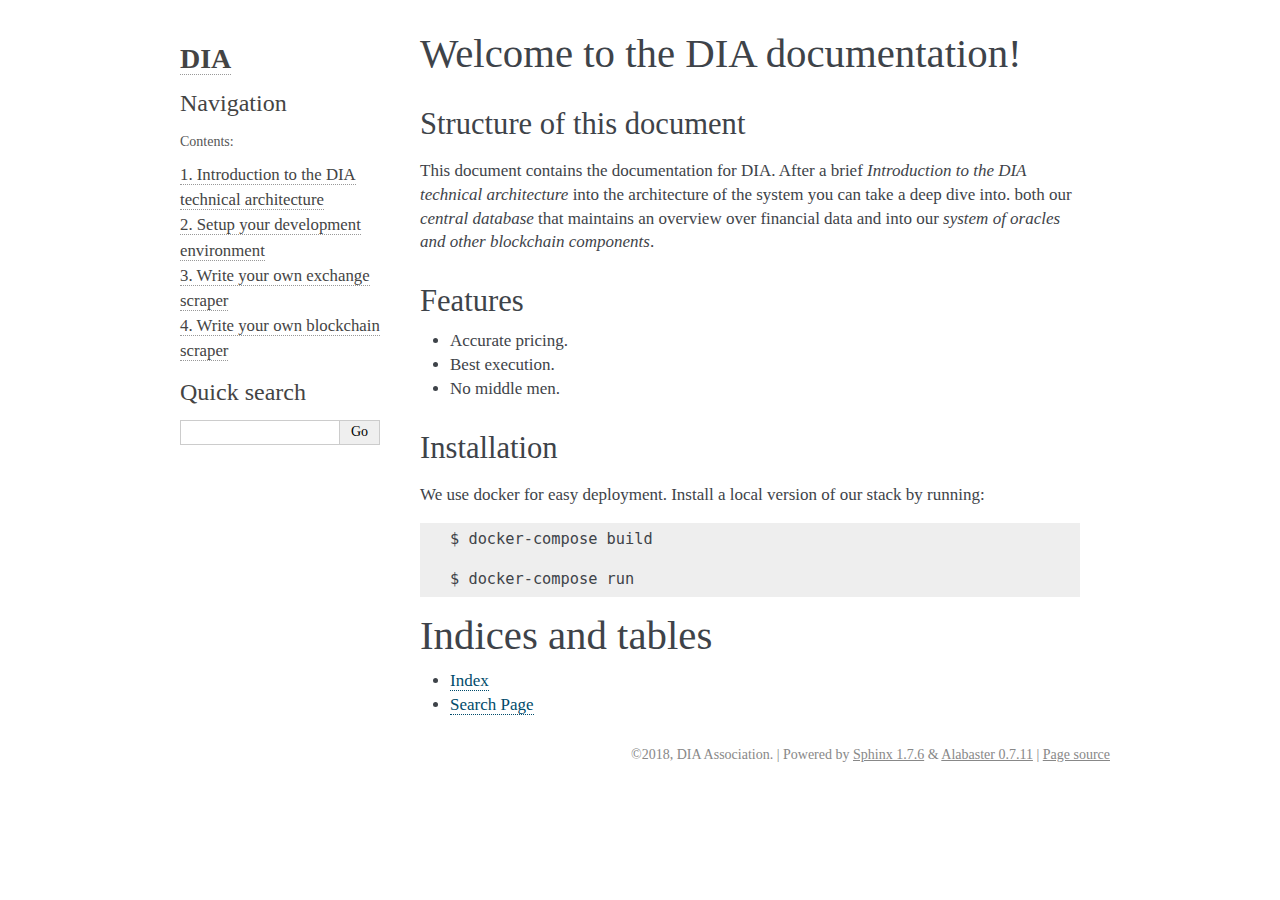
==== _build/html/index.html @ b7a390ea "add blockchain scraper" ====
<!DOCTYPE html PUBLIC "-//W3C//DTD XHTML 1.0 Transitional//EN"
  "http://www.w3.org/TR/xhtml1/DTD/xhtml1-transitional.dtd">

<html xmlns="http://www.w3.org/1999/xhtml">
  <head>
    <meta http-equiv="X-UA-Compatible" content="IE=Edge" />
    <meta http-equiv="Content-Type" content="text/html; charset=utf-8" />
    <title>Welcome to the DIA documentation! &#8212; DIA  documentation</title>
    <link rel="stylesheet" href="_static/alabaster.css" type="text/css" />
    <link rel="stylesheet" href="_static/pygments.css" type="text/css" />
    <script type="text/javascript" id="documentation_options" data-url_root="./" src="_static/documentation_options.js"></script>
    <script type="text/javascript" src="_static/jquery.js"></script>
    <script type="text/javascript" src="_static/underscore.js"></script>
    <script type="text/javascript" src="_static/doctools.js"></script>
    <link rel="index" title="Index" href="genindex.html" />
    <link rel="search" title="Search" href="search.html" />
    <link rel="next" title="1. Introduction to the DIA technical architecture" href="intro.html" />
   
  <link rel="stylesheet" href="_static/custom.css" type="text/css" />
  
  
  <meta name="viewport" content="width=device-width, initial-scale=0.9, maximum-scale=0.9" />

  </head><body>
  

    <div class="document">
      <div class="documentwrapper">
        <div class="bodywrapper">
          

          <div class="body" role="main">
            
  <div class="section" id="welcome-to-the-dia-documentation">
<h1>Welcome to the DIA documentation!<a class="headerlink" href="#welcome-to-the-dia-documentation" title="Permalink to this headline">¶</a></h1>
<div class="toctree-wrapper compound">
</div>
<div class="section" id="structure-of-this-document">
<h2>Structure of this document<a class="headerlink" href="#structure-of-this-document" title="Permalink to this headline">¶</a></h2>
<p>This document contains the documentation for DIA.
After a brief <cite>Introduction to the DIA technical architecture</cite> into the architecture of the system you can take a deep dive into.
both our <cite>central database</cite> that maintains an overview over financial data and
into our <cite>system of oracles and other blockchain components</cite>.</p>
</div>
<div class="section" id="features">
<h2>Features<a class="headerlink" href="#features" title="Permalink to this headline">¶</a></h2>
<ul class="simple">
<li>Accurate pricing.</li>
<li>Best execution.</li>
<li>No middle men.</li>
</ul>
</div>
<div class="section" id="installation">
<h2>Installation<a class="headerlink" href="#installation" title="Permalink to this headline">¶</a></h2>
<p>We use docker for easy deployment.
Install a local version of our stack by running:</p>
<div class="highlight-default notranslate"><div class="highlight"><pre><span></span>$ docker-compose build

$ docker-compose run
</pre></div>
</div>
</div>
</div>
<div class="section" id="indices-and-tables">
<h1>Indices and tables<a class="headerlink" href="#indices-and-tables" title="Permalink to this headline">¶</a></h1>
<ul class="simple">
<li><a class="reference internal" href="genindex.html"><span class="std std-ref">Index</span></a></li>
<li><a class="reference internal" href="search.html"><span class="std std-ref">Search Page</span></a></li>
</ul>
</div>


          </div>
          
        </div>
      </div>
      <div class="sphinxsidebar" role="navigation" aria-label="main navigation">
        <div class="sphinxsidebarwrapper">
<h1 class="logo"><a href="#">DIA</a></h1>








<h3>Navigation</h3>
<p class="caption"><span class="caption-text">Contents:</span></p>
<ul>
<li class="toctree-l1"><a class="reference internal" href="intro.html">1. Introduction to the DIA technical architecture</a></li>
<li class="toctree-l1"><a class="reference internal" href="setup.html">2. Setup your development environment</a></li>
<li class="toctree-l1"><a class="reference internal" href="exchange-scrapers.html">3. Write your own exchange scraper</a></li>
<li class="toctree-l1"><a class="reference internal" href="blockchain-scrapers.html">4. Write your own blockchain scraper</a></li>
</ul>

<div class="relations">
<h3>Related Topics</h3>
<ul>
  <li><a href="#">Documentation overview</a><ul>
      <li>Next: <a href="intro.html" title="next chapter">1. Introduction to the DIA technical architecture</a></li>
  </ul></li>
</ul>
</div>
<div id="searchbox" style="display: none" role="search">
  <h3>Quick search</h3>
    <div class="searchformwrapper">
    <form class="search" action="search.html" method="get">
      <input type="text" name="q" />
      <input type="submit" value="Go" />
      <input type="hidden" name="check_keywords" value="yes" />
      <input type="hidden" name="area" value="default" />
    </form>
    </div>
</div>
<script type="text/javascript">$('#searchbox').show(0);</script>
        </div>
      </div>
      <div class="clearer"></div>
    </div>
    <div class="footer">
      &copy;2018, DIA Association.
      
      |
      Powered by <a href="http://sphinx-doc.org/">Sphinx 1.7.6</a>
      &amp; <a href="https://github.com/bitprophet/alabaster">Alabaster 0.7.11</a>
      
      |
      <a href="_sources/index.rst.txt"
          rel="nofollow">Page source</a>
    </div>

    

    
  </body>
</html>
---- _build/html/_static/alabaster.css ----
@import url("basic.css");

/* -- page layout ----------------------------------------------------------- */

body {
    font-family: Georgia, serif;
    font-size: 17px;
    background-color: #fff;
    color: #000;
    margin: 0;
    padding: 0;
}


div.document {
    width: 940px;
    margin: 30px auto 0 auto;
}

div.documentwrapper {
    float: left;
    width: 100%;
}

div.bodywrapper {
    margin: 0 0 0 220px;
}

div.sphinxsidebar {
    width: 220px;
    font-size: 14px;
    line-height: 1.5;
}

hr {
    border: 1px solid #B1B4B6;
}

div.body {
    background-color: #fff;
    color: #3E4349;
    padding: 0 30px 0 30px;
}

div.body > .section {
    text-align: left;
}

div.footer {
    width: 940px;
    margin: 20px auto 30px auto;
    font-size: 14px;
    color: #888;
    text-align: right;
}

div.footer a {
    color: #888;
}

p.caption {
    font-family: inherit;
    font-size: inherit;
}


div.relations {
    display: none;
}


div.sphinxsidebar a {
    color: #444;
    text-decoration: none;
    border-bottom: 1px dotted #999;
}

div.sphinxsidebar a:hover {
    border-bottom: 1px solid #999;
}

div.sphinxsidebarwrapper {
    padding: 18px 10px;
}

div.sphinxsidebarwrapper p.logo {
    padding: 0;
    margin: -10px 0 0 0px;
    text-align: center;
}

div.sphinxsidebarwrapper h1.logo {
    margin-top: -10px;
    text-align: center;
    margin-bottom: 5px;
    text-align: left;
}

div.sphinxsidebarwrapper h1.logo-name {
    margin-top: 0px;
}

div.sphinxsidebarwrapper p.blurb {
    margin-top: 0;
    font-style: normal;
}

div.sphinxsidebar h3,
div.sphinxsidebar h4 {
    font-family: Georgia, serif;
    color: #444;
    font-size: 24px;
    font-weight: normal;
    margin: 0 0 5px 0;
    padding: 0;
}

div.sphinxsidebar h4 {
    font-size: 20px;
}

div.sphinxsidebar h3 a {
    color: #444;
}

div.sphinxsidebar p.logo a,
div.sphinxsidebar h3 a,
div.sphinxsidebar p.logo a:hover,
div.sphinxsidebar h3 a:hover {
    border: none;
}

div.sphinxsidebar p {
    color: #555;
    margin: 10px 0;
}

div.sphinxsidebar ul {
    margin: 10px 0;
    padding: 0;
    color: #000;
}

div.sphinxsidebar ul li.toctree-l1 > a {
    font-size: 120%;
}

div.sphinxsidebar ul li.toctree-l2 > a {
    font-size: 110%;
}

div.sphinxsidebar input {
    border: 1px solid #CCC;
    font-family: Georgia, serif;
    font-size: 1em;
}

div.sphinxsidebar hr {
    border: none;
    height: 1px;
    color: #AAA;
    background: #AAA;

    text-align: left;
    margin-left: 0;
    width: 50%;
}

/* -- body styles ----------------------------------------------------------- */

a {
    color: #004B6B;
    text-decoration: underline;
}

a:hover {
    color: #6D4100;
    text-decoration: underline;
}

div.body h1,
div.body h2,
div.body h3,
div.body h4,
div.body h5,
div.body h6 {
    font-family: Georgia, serif;
    font-weight: normal;
    margin: 30px 0px 10px 0px;
    padding: 0;
}

div.body h1 { margin-top: 0; padding-top: 0; font-size: 240%; }
div.body h2 { font-size: 180%; }
div.body h3 { font-size: 150%; }
div.body h4 { font-size: 130%; }
div.body h5 { font-size: 100%; }
div.body h6 { font-size: 100%; }

a.headerlink {
    color: #DDD;
    padding: 0 4px;
    text-decoration: none;
}

a.headerlink:hover {
    color: #444;
    background: #EAEAEA;
}

div.body p, div.body dd, div.body li {
    line-height: 1.4em;
}

div.admonition {
    margin: 20px 0px;
    padding: 10px 30px;
    background-color: #EEE;
    border: 1px solid #CCC;
}

div.admonition tt.xref, div.admonition code.xref, div.admonition a tt {
    background-color: #FBFBFB;
    border-bottom: 1px solid #fafafa;
}

div.admonition p.admonition-title {
    font-family: Georgia, serif;
    font-weight: normal;
    font-size: 24px;
    margin: 0 0 10px 0;
    padding: 0;
    line-height: 1;
}

div.admonition p.last {
    margin-bottom: 0;
}

div.highlight {
    background-color: #fff;
}

dt:target, .highlight {
    background: #FAF3E8;
}

div.warning {
    background-color: #FCC;
    border: 1px solid #FAA;
}

div.danger {
    background-color: #FCC;
    border: 1px solid #FAA;
    -moz-box-shadow: 2px 2px 4px #D52C2C;
    -webkit-box-shadow: 2px 2px 4px #D52C2C;
    box-shadow: 2px 2px 4px #D52C2C;
}

div.error {
    background-color: #FCC;
    border: 1px solid #FAA;
    -moz-box-shadow: 2px 2px 4px #D52C2C;
    -webkit-box-shadow: 2px 2px 4px #D52C2C;
    box-shadow: 2px 2px 4px #D52C2C;
}

div.caution {
    background-color: #FCC;
    border: 1px solid #FAA;
}

div.attention {
    background-color: #FCC;
    border: 1px solid #FAA;
}

div.important {
    background-color: #EEE;
    border: 1px solid #CCC;
}

div.note {
    background-color: #EEE;
    border: 1px solid #CCC;
}

div.tip {
    background-color: #EEE;
    border: 1px solid #CCC;
}

div.hint {
    background-color: #EEE;
    border: 1px solid #CCC;
}

div.seealso {
    background-color: #EEE;
    border: 1px solid #CCC;
}

div.topic {
    background-color: #EEE;
}

p.admonition-title {
    display: inline;
}

p.admonition-title:after {
    content: ":";
}

pre, tt, code {
    font-family: 'Consolas', 'Menlo', 'Deja Vu Sans Mono', 'Bitstream Vera Sans Mono', monospace;
    font-size: 0.9em;
}

.hll {
    background-color: #FFC;
    margin: 0 -12px;
    padding: 0 12px;
    display: block;
}

img.screenshot {
}

tt.descname, tt.descclassname, code.descname, code.descclassname {
    font-size: 0.95em;
}

tt.descname, code.descname {
    padding-right: 0.08em;
}

img.screenshot {
    -moz-box-shadow: 2px 2px 4px #EEE;
    -webkit-box-shadow: 2px 2px 4px #EEE;
    box-shadow: 2px 2px 4px #EEE;
}

table.docutils {
    border: 1px solid #888;
    -moz-box-shadow: 2px 2px 4px #EEE;
    -webkit-box-shadow: 2px 2px 4px #EEE;
    box-shadow: 2px 2px 4px #EEE;
}

table.docutils td, table.docutils th {
    border: 1px solid #888;
    padding: 0.25em 0.7em;
}

table.field-list, table.footnote {
    border: none;
    -moz-box-shadow: none;
    -webkit-box-shadow: none;
    box-shadow: none;
}

table.footnote {
    margin: 15px 0;
    width: 100%;
    border: 1px solid #EEE;
    background: #FDFDFD;
    font-size: 0.9em;
}

table.footnote + table.footnote {
    margin-top: -15px;
    border-top: none;
}

table.field-list th {
    padding: 0 0.8em 0 0;
}

table.field-list td {
    padding: 0;
}

table.field-list p {
    margin-bottom: 0.8em;
}

/* Cloned from
 * https://github.com/sphinx-doc/sphinx/commit/ef60dbfce09286b20b7385333d63a60321784e68
 */
.field-name {
    -moz-hyphens: manual;
    -ms-hyphens: manual;
    -webkit-hyphens: manual;
    hyphens: manual;
}

table.footnote td.label {
    width: .1px;
    padding: 0.3em 0 0.3em 0.5em;
}

table.footnote td {
    padding: 0.3em 0.5em;
}

dl {
    margin: 0;
    padding: 0;
}

dl dd {
    margin-left: 30px;
}

blockquote {
    margin: 0 0 0 30px;
    padding: 0;
}

ul, ol {
    /* Matches the 30px from the narrow-screen "li > ul" selector below */
    margin: 10px 0 10px 30px;
    padding: 0;
}

pre {
    background: #EEE;
    padding: 7px 30px;
    margin: 15px 0px;
    line-height: 1.3em;
}

div.viewcode-block:target {
    background: #ffd;
}

dl pre, blockquote pre, li pre {
    margin-left: 0;
    padding-left: 30px;
}

tt, code {
    background-color: #ecf0f3;
    color: #222;
    /* padding: 1px 2px; */
}

tt.xref, code.xref, a tt {
    background-color: #FBFBFB;
    border-bottom: 1px solid #fff;
}

a.reference {
    text-decoration: none;
    border-bottom: 1px dotted #004B6B;
}

/* Don't put an underline on images */
a.image-reference, a.image-reference:hover {
    border-bottom: none;
}

a.reference:hover {
    border-bottom: 1px solid #6D4100;
}

a.footnote-reference {
    text-decoration: none;
    font-size: 0.7em;
    vertical-align: top;
    border-bottom: 1px dotted #004B6B;
}

a.footnote-reference:hover {
    border-bottom: 1px solid #6D4100;
}

a:hover tt, a:hover code {
    background: #EEE;
}


@media screen and (max-width: 870px) {

    div.sphinxsidebar {
    	display: none;
    }

    div.document {
       width: 100%;

    }

    div.documentwrapper {
    	margin-left: 0;
    	margin-top: 0;
    	margin-right: 0;
    	margin-bottom: 0;
    }

    div.bodywrapper {
    	margin-top: 0;
    	margin-right: 0;
    	margin-bottom: 0;
    	margin-left: 0;
    }

    ul {
    	margin-left: 0;
    }

	li > ul {
        /* Matches the 30px from the "ul, ol" selector above */
		margin-left: 30px;
	}

    .document {
    	width: auto;
    }

    .footer {
    	width: auto;
    }

    .bodywrapper {
    	margin: 0;
    }

    .footer {
    	width: auto;
    }

    .github {
        display: none;
    }



}



@media screen and (max-width: 875px) {

    body {
        margin: 0;
        padding: 20px 30px;
    }

    div.documentwrapper {
        float: none;
        background: #fff;
    }

    div.sphinxsidebar {
        display: block;
        float: none;
        width: 102.5%;
        margin: 50px -30px -20px -30px;
        padding: 10px 20px;
        background: #333;
        color: #FFF;
    }

    div.sphinxsidebar h3, div.sphinxsidebar h4, div.sphinxsidebar p,
    div.sphinxsidebar h3 a {
        color: #fff;
    }

    div.sphinxsidebar a {
        color: #AAA;
    }

    div.sphinxsidebar p.logo {
        display: none;
    }

    div.document {
        width: 100%;
        margin: 0;
    }

    div.footer {
        display: none;
    }

    div.bodywrapper {
        margin: 0;
    }

    div.body {
        min-height: 0;
        padding: 0;
    }

    .rtd_doc_footer {
        display: none;
    }

    .document {
        width: auto;
    }

    .footer {
        width: auto;
    }

    .footer {
        width: auto;
    }

    .github {
        display: none;
    }
}


/* misc. */

.revsys-inline {
    display: none!important;
}

/* Make nested-list/multi-paragraph items look better in Releases changelog
 * pages. Without this, docutils' magical list fuckery causes inconsistent
 * formatting between different release sub-lists.
 */
div#changelog > div.section > ul > li > p:only-child {
    margin-bottom: 0;
}

/* Hide fugly table cell borders in ..bibliography:: directive output */
table.docutils.citation, table.docutils.citation td, table.docutils.citation th {
  border: none;
  /* Below needed in some edge cases; if not applied, bottom shadows appear */
  -moz-box-shadow: none;
  -webkit-box-shadow: none;
  box-shadow: none;
}


/* relbar */

.related {
    line-height: 30px;
    width: 100%;
    font-size: 0.9rem;
}

.related.top {
    border-bottom: 1px solid #EEE;
    margin-bottom: 20px;
}

.related.bottom {
    border-top: 1px solid #EEE;
}

.related ul {
    padding: 0;
    margin: 0;
    list-style: none;
}

.related li {
    display: inline;
}

nav#rellinks {
    float: right;
}

nav#rellinks li+li:before {
    content: "|";
}

nav#breadcrumbs li+li:before {
    content: "\00BB";
}

/* Hide certain items when printing */
@media print {
    div.related {
        display: none;
    }
}
---- _build/html/_static/pygments.css ----
.highlight .hll { background-color: #ffffcc }
.highlight  { background: #eeffcc; }
.highlight .c { color: #408090; font-style: italic } /* Comment */
.highlight .err { border: 1px solid #FF0000 } /* Error */
.highlight .k { color: #007020; font-weight: bold } /* Keyword */
.highlight .o { color: #666666 } /* Operator */
.highlight .ch { color: #408090; font-style: italic } /* Comment.Hashbang */
.highlight .cm { color: #408090; font-style: italic } /* Comment.Multiline */
.highlight .cp { color: #007020 } /* Comment.Preproc */
.highlight .cpf { color: #408090; font-style: italic } /* Comment.PreprocFile */
.highlight .c1 { color: #408090; font-style: italic } /* Comment.Single */
.highlight .cs { color: #408090; background-color: #fff0f0 } /* Comment.Special */
.highlight .gd { color: #A00000 } /* Generic.Deleted */
.highlight .ge { font-style: italic } /* Generic.Emph */
.highlight .gr { color: #FF0000 } /* Generic.Error */
.highlight .gh { color: #000080; font-weight: bold } /* Generic.Heading */
.highlight .gi { color: #00A000 } /* Generic.Inserted */
.highlight .go { color: #333333 } /* Generic.Output */
.highlight .gp { color: #c65d09; font-weight: bold } /* Generic.Prompt */
.highlight .gs { font-weight: bold } /* Generic.Strong */
.highlight .gu { color: #800080; font-weight: bold } /* Generic.Subheading */
.highlight .gt { color: #0044DD } /* Generic.Traceback */
.highlight .kc { color: #007020; font-weight: bold } /* Keyword.Constant */
.highlight .kd { color: #007020; font-weight: bold } /* Keyword.Declaration */
.highlight .kn { color: #007020; font-weight: bold } /* Keyword.Namespace */
.highlight .kp { color: #007020 } /* Keyword.Pseudo */
.highlight .kr { color: #007020; font-weight: bold } /* Keyword.Reserved */
.highlight .kt { color: #902000 } /* Keyword.Type */
.highlight .m { color: #208050 } /* Literal.Number */
.highlight .s { color: #4070a0 } /* Literal.String */
.highlight .na { color: #4070a0 } /* Name.Attribute */
.highlight .nb { color: #007020 } /* Name.Builtin */
.highlight .nc { color: #0e84b5; font-weight: bold } /* Name.Class */
.highlight .no { color: #60add5 } /* Name.Constant */
.highlight .nd { color: #555555; font-weight: bold } /* Name.Decorator */
.highlight .ni { color: #d55537; font-weight: bold } /* Name.Entity */
.highlight .ne { color: #007020 } /* Name.Exception */
.highlight .nf { color: #06287e } /* Name.Function */
.highlight .nl { color: #002070; font-weight: bold } /* Name.Label */
.highlight .nn { color: #0e84b5; font-weight: bold } /* Name.Namespace */
.highlight .nt { color: #062873; font-weight: bold } /* Name.Tag */
.highlight .nv { color: #bb60d5 } /* Name.Variable */
.highlight .ow { color: #007020; font-weight: bold } /* Operator.Word */
.highlight .w { color: #bbbbbb } /* Text.Whitespace */
.highlight .mb { color: #208050 } /* Literal.Number.Bin */
.highlight .mf { color: #208050 } /* Literal.Number.Float */
.highlight .mh { color: #208050 } /* Literal.Number.Hex */
.highlight .mi { color: #208050 } /* Literal.Number.Integer */
.highlight .mo { color: #208050 } /* Literal.Number.Oct */
.highlight .sa { color: #4070a0 } /* Literal.String.Affix */
.highlight .sb { color: #4070a0 } /* Literal.String.Backtick */
.highlight .sc { color: #4070a0 } /* Literal.String.Char */
.highlight .dl { color: #4070a0 } /* Literal.String.Delimiter */
.highlight .sd { color: #4070a0; font-style: italic } /* Literal.String.Doc */
.highlight .s2 { color: #4070a0 } /* Literal.String.Double */
.highlight .se { color: #4070a0; font-weight: bold } /* Literal.String.Escape */
.highlight .sh { color: #4070a0 } /* Literal.String.Heredoc */
.highlight .si { color: #70a0d0; font-style: italic } /* Literal.String.Interpol */
.highlight .sx { color: #c65d09 } /* Literal.String.Other */
.highlight .sr { color: #235388 } /* Literal.String.Regex */
.highlight .s1 { color: #4070a0 } /* Literal.String.Single */
.highlight .ss { color: #517918 } /* Literal.String.Symbol */
.highlight .bp { color: #007020 } /* Name.Builtin.Pseudo */
.highlight .fm { color: #06287e } /* Name.Function.Magic */
.highlight .vc { color: #bb60d5 } /* Name.Variable.Class */
.highlight .vg { color: #bb60d5 } /* Name.Variable.Global */
.highlight .vi { color: #bb60d5 } /* Name.Variable.Instance */
.highlight .vm { color: #bb60d5 } /* Name.Variable.Magic */
.highlight .il { color: #208050 } /* Literal.Number.Integer.Long */
---- _build/html/_static/custom.css ----
/* This file intentionally left blank. */
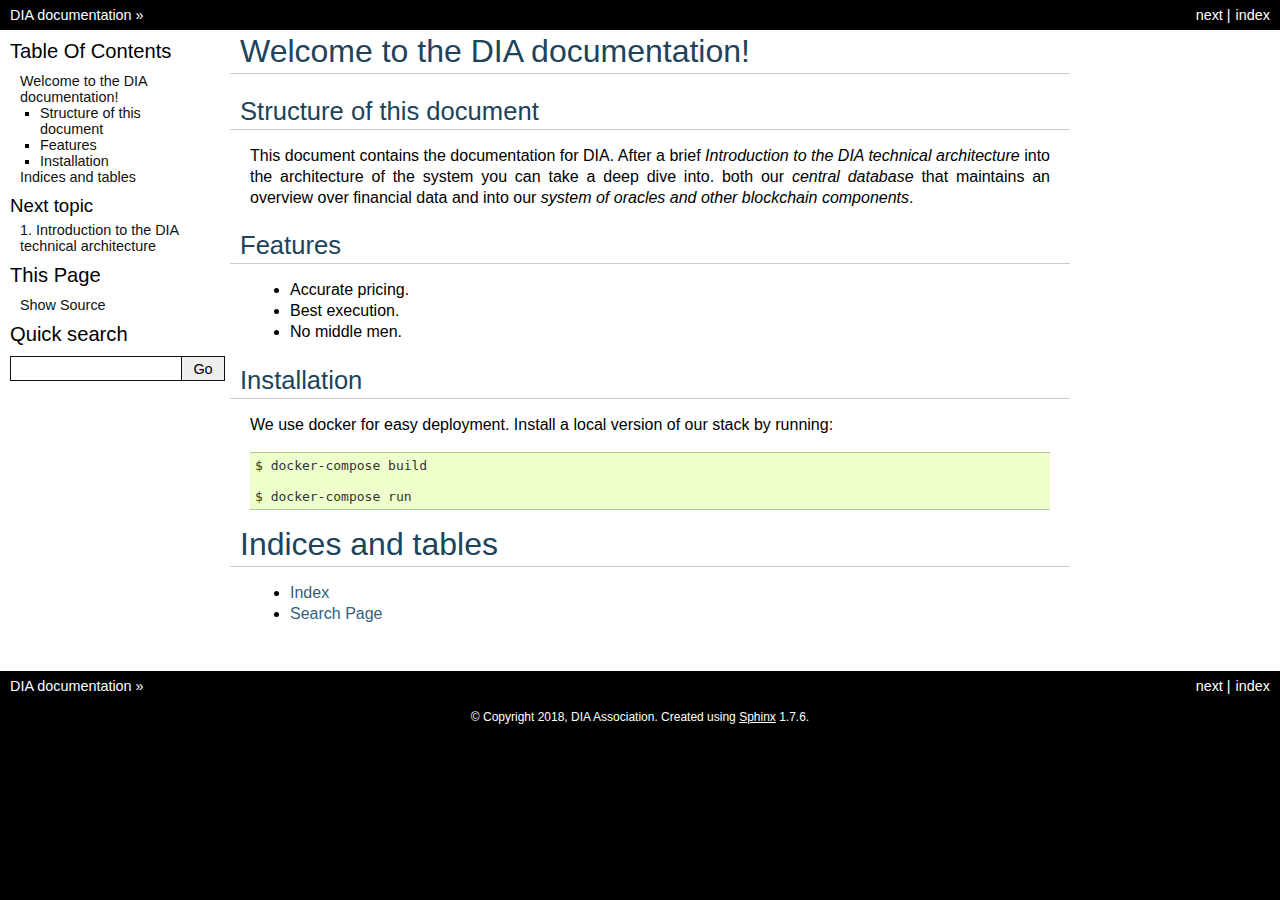
==== commit 57c472a8: "DIA theme rework, more info on blockchain scrapers" ====
--- a/_build/html/index.html
+++ b/_build/html/index.html
@@ -7,7 +7,7 @@
     <meta http-equiv="X-UA-Compatible" content="IE=Edge" />
     <meta http-equiv="Content-Type" content="text/html; charset=utf-8" />
     <title>Welcome to the DIA documentation! &#8212; DIA  documentation</title>
-    <link rel="stylesheet" href="_static/alabaster.css" type="text/css" />
+    <link rel="stylesheet" href="_static/classic.css" type="text/css" />
     <link rel="stylesheet" href="_static/pygments.css" type="text/css" />
     <script type="text/javascript" id="documentation_options" data-url_root="./" src="_static/documentation_options.js"></script>
     <script type="text/javascript" src="_static/jquery.js"></script>
@@ -15,21 +15,24 @@
     <script type="text/javascript" src="_static/doctools.js"></script>
     <link rel="index" title="Index" href="genindex.html" />
     <link rel="search" title="Search" href="search.html" />
-    <link rel="next" title="1. Introduction to the DIA technical architecture" href="intro.html" />
-   
-  <link rel="stylesheet" href="_static/custom.css" type="text/css" />
-  
-  
-  <meta name="viewport" content="width=device-width, initial-scale=0.9, maximum-scale=0.9" />
-
+    <link rel="next" title="1. Introduction to the DIA technical architecture" href="intro.html" /> 
   </head><body>
-  
+    <div class="related" role="navigation" aria-label="related navigation">
+      <h3>Navigation</h3>
+      <ul>
+        <li class="right" style="margin-right: 10px">
+          <a href="genindex.html" title="General Index"
+             accesskey="I">index</a></li>
+        <li class="right" >
+          <a href="intro.html" title="1. Introduction to the DIA technical architecture"
+             accesskey="N">next</a> |</li>
+        <li class="nav-item nav-item-0"><a href="#">DIA  documentation</a> &#187;</li> 
+      </ul>
+    </div>  
 
     <div class="document">
       <div class="documentwrapper">
         <div class="bodywrapper">
-          
-
           <div class="body" role="main">
             
   <div class="section" id="welcome-to-the-dia-documentation">
@@ -72,37 +75,31 @@
 
 
           </div>
-          
         </div>
       </div>
       <div class="sphinxsidebar" role="navigation" aria-label="main navigation">
         <div class="sphinxsidebarwrapper">
-<h1 class="logo"><a href="#">DIA</a></h1>
-
-
-
-
-
-
-
-
-<h3>Navigation</h3>
-<p class="caption"><span class="caption-text">Contents:</span></p>
-<ul>
-<li class="toctree-l1"><a class="reference internal" href="intro.html">1. Introduction to the DIA technical architecture</a></li>
-<li class="toctree-l1"><a class="reference internal" href="setup.html">2. Setup your development environment</a></li>
-<li class="toctree-l1"><a class="reference internal" href="exchange-scrapers.html">3. Write your own exchange scraper</a></li>
-<li class="toctree-l1"><a class="reference internal" href="blockchain-scrapers.html">4. Write your own blockchain scraper</a></li>
+  <h3><a href="#">Table Of Contents</a></h3>
+  <ul>
+<li><a class="reference internal" href="#">Welcome to the DIA documentation!</a><ul>
+<li><a class="reference internal" href="#structure-of-this-document">Structure of this document</a></li>
+<li><a class="reference internal" href="#features">Features</a></li>
+<li><a class="reference internal" href="#installation">Installation</a></li>
+</ul>
+</li>
+<li><a class="reference internal" href="#indices-and-tables">Indices and tables</a></li>
 </ul>
 
-<div class="relations">
-<h3>Related Topics</h3>
-<ul>
-  <li><a href="#">Documentation overview</a><ul>
-      <li>Next: <a href="intro.html" title="next chapter">1. Introduction to the DIA technical architecture</a></li>
-  </ul></li>
-</ul>
-</div>
+  <h4>Next topic</h4>
+  <p class="topless"><a href="intro.html"
+                        title="next chapter">1. Introduction to the DIA technical architecture</a></p>
+  <div role="note" aria-label="source link">
+    <h3>This Page</h3>
+    <ul class="this-page-menu">
+      <li><a href="_sources/index.rst.txt"
+            rel="nofollow">Show Source</a></li>
+    </ul>
+   </div>
 <div id="searchbox" style="display: none" role="search">
   <h3>Quick search</h3>
     <div class="searchformwrapper">
@@ -119,20 +116,21 @@
       </div>
       <div class="clearer"></div>
     </div>
-    <div class="footer">
-      &copy;2018, DIA Association.
-      
-      |
-      Powered by <a href="http://sphinx-doc.org/">Sphinx 1.7.6</a>
-      &amp; <a href="https://github.com/bitprophet/alabaster">Alabaster 0.7.11</a>
-      
-      |
-      <a href="_sources/index.rst.txt"
-          rel="nofollow">Page source</a>
+    <div class="related" role="navigation" aria-label="related navigation">
+      <h3>Navigation</h3>
+      <ul>
+        <li class="right" style="margin-right: 10px">
+          <a href="genindex.html" title="General Index"
+             >index</a></li>
+        <li class="right" >
+          <a href="intro.html" title="1. Introduction to the DIA technical architecture"
+             >next</a> |</li>
+        <li class="nav-item nav-item-0"><a href="#">DIA  documentation</a> &#187;</li> 
+      </ul>
     </div>
-
-    
-
-    
+    <div class="footer" role="contentinfo">
+        &#169; Copyright 2018, DIA Association.
+      Created using <a href="http://sphinx-doc.org/">Sphinx</a> 1.7.6.
+    </div>
   </body>
 </html>--- a/_build/html/_static/classic.css
+++ b/_build/html/_static/classic.css
@@ -0,0 +1,261 @@
+/*
+ * classic.css_t
+ * ~~~~~~~~~~~~~
+ *
+ * Sphinx stylesheet -- classic theme.
+ *
+ * :copyright: Copyright 2007-2018 by the Sphinx team, see AUTHORS.
+ * :license: BSD, see LICENSE for details.
+ *
+ */
+
+@import url("basic.css");
+
+/* -- page layout ----------------------------------------------------------- */
+
+body {
+    font-family: sans-serif;
+    font-size: 100%;
+    background-color: #000000;
+    color: #000;
+    margin: 0;
+    padding: 0;
+}
+
+div.document {
+    background-color: #ffffff;
+}
+
+div.documentwrapper {
+    float: left;
+    width: 100%;
+}
+
+div.bodywrapper {
+    margin: 0 0 0 230px;
+}
+
+div.body {
+    background-color: #ffffff;
+    color: #000000;
+    padding: 0 20px 30px 20px;
+}
+
+div.footer {
+    color: #ffffff;
+    width: 100%;
+    padding: 9px 0 9px 0;
+    text-align: center;
+    font-size: 75%;
+}
+
+div.footer a {
+    color: #ffffff;
+    text-decoration: underline;
+}
+
+div.related {
+    background-color: #000000;
+    line-height: 30px;
+    color: #ffffff;
+}
+
+div.related a {
+    color: #ffffff;
+}
+
+div.sphinxsidebar {
+}
+
+div.sphinxsidebar h3 {
+    font-family: 'Trebuchet MS', sans-serif;
+    color: #000000;
+    font-size: 1.4em;
+    font-weight: normal;
+    margin: 0;
+    padding: 0;
+}
+
+div.sphinxsidebar h3 a {
+    color: #000000;
+}
+
+div.sphinxsidebar h4 {
+    font-family: 'Trebuchet MS', sans-serif;
+    color: #000000;
+    font-size: 1.3em;
+    font-weight: normal;
+    margin: 5px 0 0 0;
+    padding: 0;
+}
+
+div.sphinxsidebar p {
+    color: #000000;
+}
+
+div.sphinxsidebar p.topless {
+    margin: 5px 10px 10px 10px;
+}
+
+div.sphinxsidebar ul {
+    margin: 10px;
+    padding: 0;
+    color: #000000;
+}
+
+div.sphinxsidebar a {
+    color: #111111;
+}
+
+div.sphinxsidebar input {
+    border: 1px solid #111111;
+    font-family: sans-serif;
+    font-size: 1em;
+}
+
+
+
+/* -- hyperlink styles ------------------------------------------------------ */
+
+a {
+    color: #355f7c;
+    text-decoration: none;
+}
+
+a:visited {
+    color: #355f7c;
+    text-decoration: none;
+}
+
+a:hover {
+    text-decoration: underline;
+}
+
+
+
+/* -- body styles ----------------------------------------------------------- */
+
+div.body h1,
+div.body h2,
+div.body h3,
+div.body h4,
+div.body h5,
+div.body h6 {
+    font-family: 'Trebuchet MS', sans-serif;
+    background-color: #ffffff;
+    font-weight: normal;
+    color: #20435c;
+    border-bottom: 1px solid #ccc;
+    margin: 20px -20px 10px -20px;
+    padding: 3px 0 3px 10px;
+}
+
+div.body h1 { margin-top: 0; font-size: 200%; }
+div.body h2 { font-size: 160%; }
+div.body h3 { font-size: 140%; }
+div.body h4 { font-size: 120%; }
+div.body h5 { font-size: 110%; }
+div.body h6 { font-size: 100%; }
+
+a.headerlink {
+    color: #c60f0f;
+    font-size: 0.8em;
+    padding: 0 4px 0 4px;
+    text-decoration: none;
+}
+
+a.headerlink:hover {
+    background-color: #c60f0f;
+    color: white;
+}
+
+div.body p, div.body dd, div.body li, div.body blockquote {
+    text-align: justify;
+    line-height: 130%;
+}
+
+div.admonition p.admonition-title + p {
+    display: inline;
+}
+
+div.admonition p {
+    margin-bottom: 5px;
+}
+
+div.admonition pre {
+    margin-bottom: 5px;
+}
+
+div.admonition ul, div.admonition ol {
+    margin-bottom: 5px;
+}
+
+div.note {
+    background-color: #eee;
+    border: 1px solid #ccc;
+}
+
+div.seealso {
+    background-color: #ffc;
+    border: 1px solid #ff6;
+}
+
+div.topic {
+    background-color: #eee;
+}
+
+div.warning {
+    background-color: #ffe4e4;
+    border: 1px solid #f66;
+}
+
+p.admonition-title {
+    display: inline;
+}
+
+p.admonition-title:after {
+    content: ":";
+}
+
+pre {
+    padding: 5px;
+    background-color: #eeffcc;
+    color: #333333;
+    line-height: 120%;
+    border: 1px solid #ac9;
+    border-left: none;
+    border-right: none;
+}
+
+code {
+    background-color: #ecf0f3;
+    padding: 0 1px 0 1px;
+    font-size: 0.95em;
+}
+
+th {
+    background-color: #ede;
+}
+
+.warning code {
+    background: #efc2c2;
+}
+
+.note code {
+    background: #d6d6d6;
+}
+
+.viewcode-back {
+    font-family: sans-serif;
+}
+
+div.viewcode-block:target {
+    background-color: #f4debf;
+    border-top: 1px solid #ac9;
+    border-bottom: 1px solid #ac9;
+}
+
+div.code-block-caption {
+    color: #efefef;
+    background-color: #1c4e63;
+}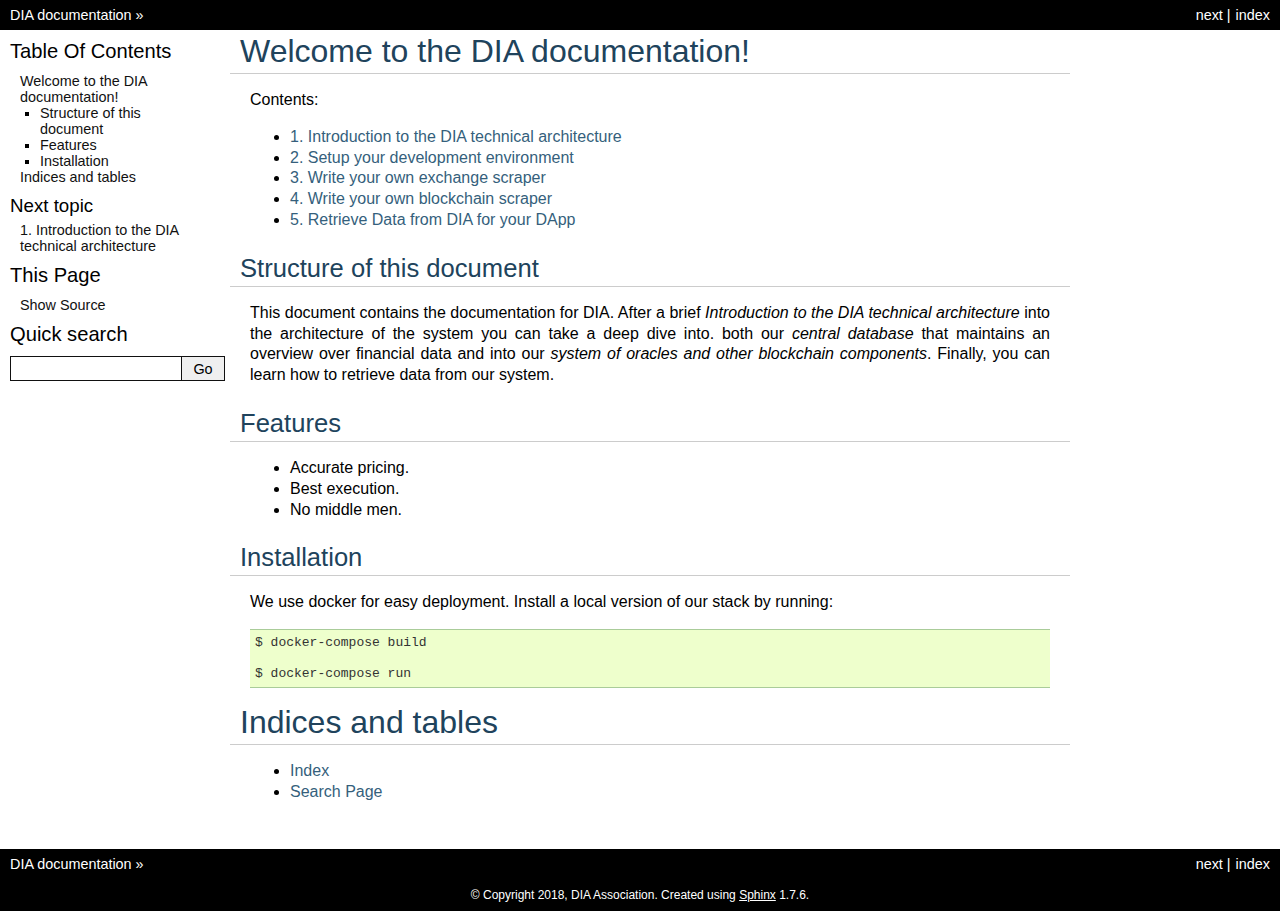
==== commit 2895f07a: "added data retrieval" ====
--- a/_build/html/index.html
+++ b/_build/html/index.html
@@ -38,13 +38,22 @@
   <div class="section" id="welcome-to-the-dia-documentation">
 <h1>Welcome to the DIA documentation!<a class="headerlink" href="#welcome-to-the-dia-documentation" title="Permalink to this headline">¶</a></h1>
 <div class="toctree-wrapper compound">
+<p class="caption"><span class="caption-text">Contents:</span></p>
+<ul>
+<li class="toctree-l1"><a class="reference internal" href="intro.html">1. Introduction to the DIA technical architecture</a></li>
+<li class="toctree-l1"><a class="reference internal" href="setup.html">2. Setup your development environment</a></li>
+<li class="toctree-l1"><a class="reference internal" href="exchange-scrapers.html">3. Write your own exchange scraper</a></li>
+<li class="toctree-l1"><a class="reference internal" href="blockchain-scrapers.html">4. Write your own blockchain scraper</a></li>
+<li class="toctree-l1"><a class="reference internal" href="retrieve-data.html">5. Retrieve Data from DIA for your DApp</a></li>
+</ul>
 </div>
 <div class="section" id="structure-of-this-document">
 <h2>Structure of this document<a class="headerlink" href="#structure-of-this-document" title="Permalink to this headline">¶</a></h2>
 <p>This document contains the documentation for DIA.
 After a brief <cite>Introduction to the DIA technical architecture</cite> into the architecture of the system you can take a deep dive into.
 both our <cite>central database</cite> that maintains an overview over financial data and
-into our <cite>system of oracles and other blockchain components</cite>.</p>
+into our <cite>system of oracles and other blockchain components</cite>.
+Finally, you can learn how to retrieve data from our system.</p>
 </div>
 <div class="section" id="features">
 <h2>Features<a class="headerlink" href="#features" title="Permalink to this headline">¶</a></h2>
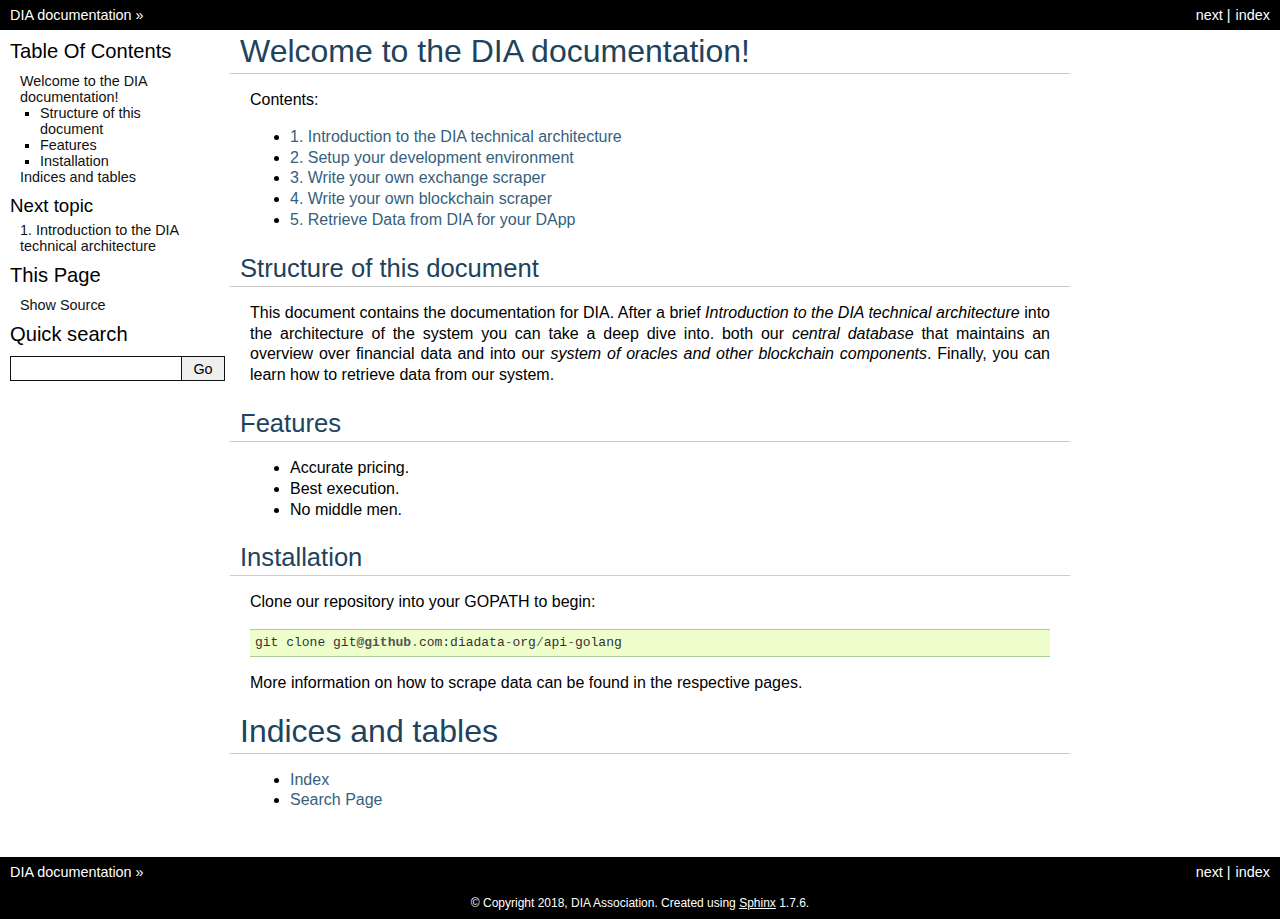
==== commit eab42eee: "rework index page and remove docker commands from there" ====
--- a/_build/html/index.html
+++ b/_build/html/index.html
@@ -65,13 +65,11 @@
 </div>
 <div class="section" id="installation">
 <h2>Installation<a class="headerlink" href="#installation" title="Permalink to this headline">¶</a></h2>
-<p>We use docker for easy deployment.
-Install a local version of our stack by running:</p>
-<div class="highlight-default notranslate"><div class="highlight"><pre><span></span>$ docker-compose build
-
-$ docker-compose run
+<p>Clone our repository into your GOPATH to begin:</p>
+<div class="highlight-default notranslate"><div class="highlight"><pre><span></span><span class="n">git</span> <span class="n">clone</span> <span class="n">git</span><span class="nd">@github</span><span class="o">.</span><span class="n">com</span><span class="p">:</span><span class="n">diadata</span><span class="o">-</span><span class="n">org</span><span class="o">/</span><span class="n">api</span><span class="o">-</span><span class="n">golang</span>
 </pre></div>
 </div>
+<p>More information on how to scrape data can be found in the respective pages.</p>
 </div>
 </div>
 <div class="section" id="indices-and-tables">
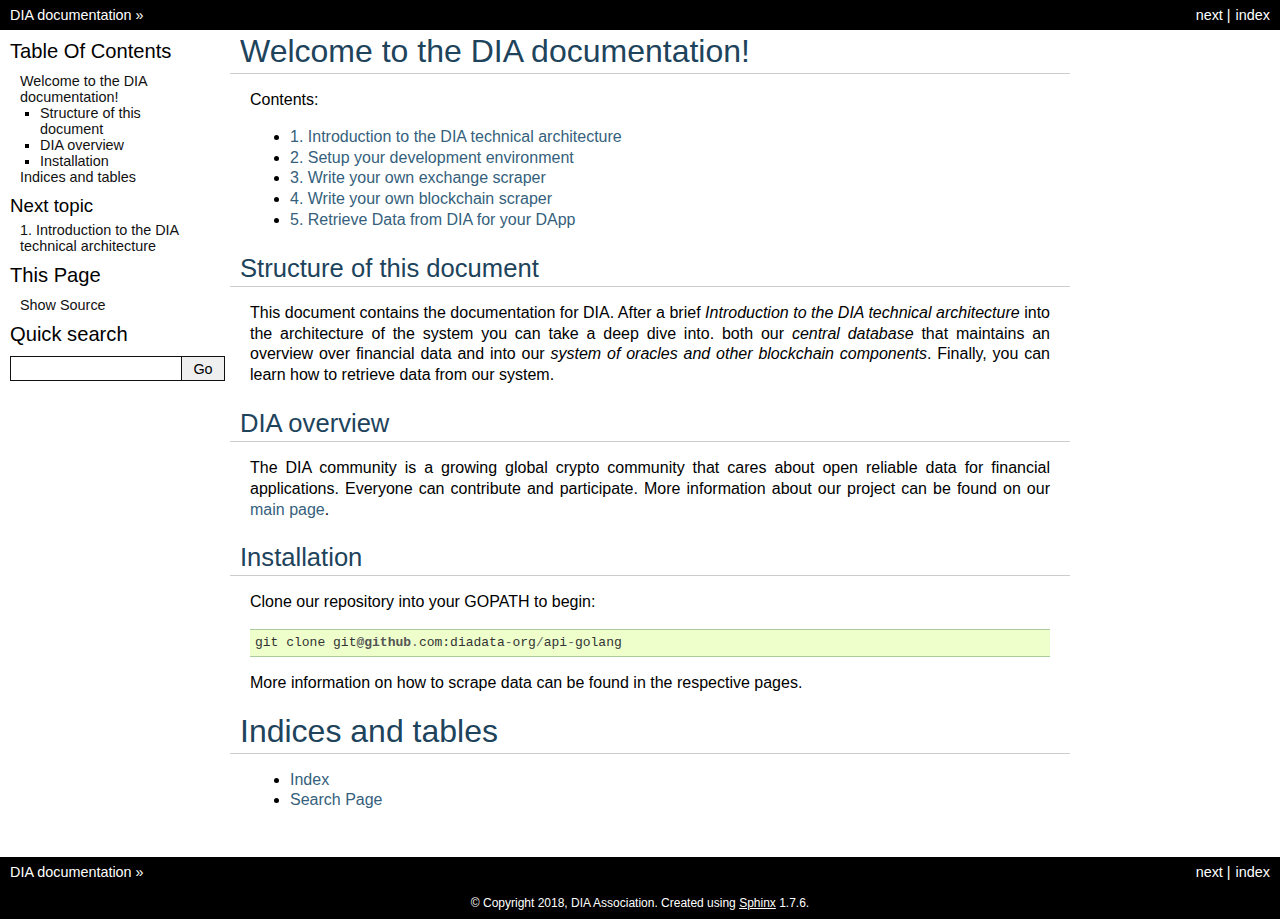
==== commit aecd6838: "link DIA main page" ====
--- a/_build/html/index.html
+++ b/_build/html/index.html
@@ -55,13 +55,11 @@
 into our <cite>system of oracles and other blockchain components</cite>.
 Finally, you can learn how to retrieve data from our system.</p>
 </div>
-<div class="section" id="features">
-<h2>Features<a class="headerlink" href="#features" title="Permalink to this headline">¶</a></h2>
-<ul class="simple">
-<li>Accurate pricing.</li>
-<li>Best execution.</li>
-<li>No middle men.</li>
-</ul>
+<div class="section" id="dia-overview">
+<h2>DIA overview<a class="headerlink" href="#dia-overview" title="Permalink to this headline">¶</a></h2>
+<p>The DIA community is a growing global crypto community that cares about open reliable data for financial applications.
+Everyone can contribute and participate.
+More information about our project can be found on our <a class="reference external" href="https://diadata.org/">main page</a>.</p>
 </div>
 <div class="section" id="installation">
 <h2>Installation<a class="headerlink" href="#installation" title="Permalink to this headline">¶</a></h2>
@@ -90,7 +88,7 @@
   <ul>
 <li><a class="reference internal" href="#">Welcome to the DIA documentation!</a><ul>
 <li><a class="reference internal" href="#structure-of-this-document">Structure of this document</a></li>
-<li><a class="reference internal" href="#features">Features</a></li>
+<li><a class="reference internal" href="#dia-overview">DIA overview</a></li>
 <li><a class="reference internal" href="#installation">Installation</a></li>
 </ul>
 </li>
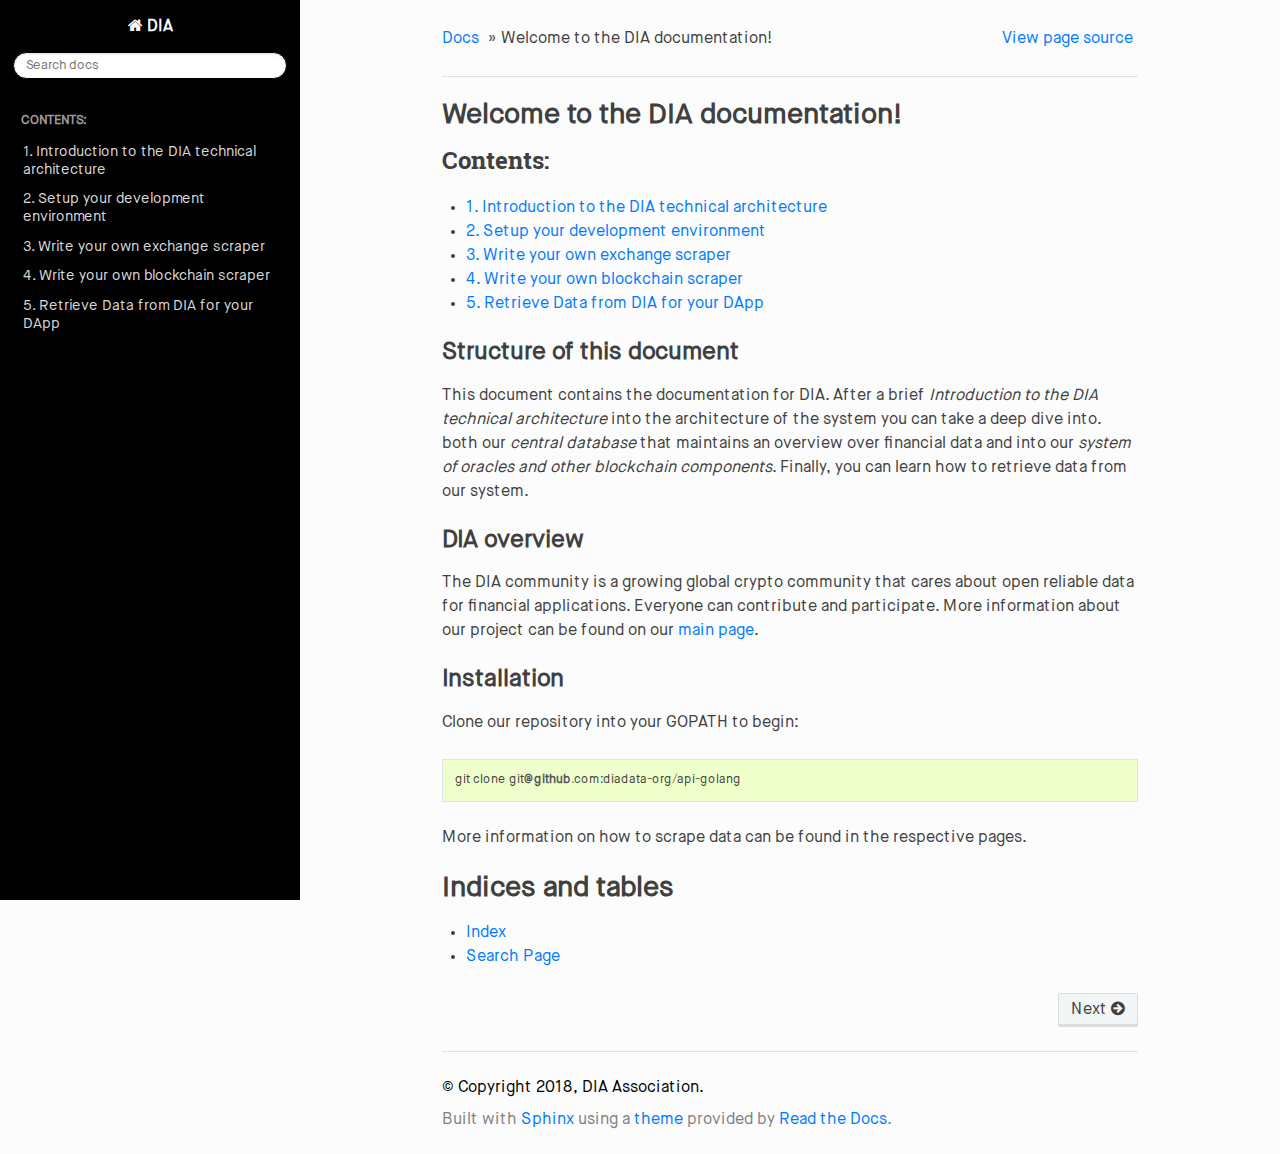
==== commit 97fa0e00: "Changed template of the web page" ====
--- a/_build/html/index.html
+++ b/_build/html/index.html
@@ -1,141 +1,242 @@
-
-<!DOCTYPE html PUBLIC "-//W3C//DTD XHTML 1.0 Transitional//EN"
-  "http://www.w3.org/TR/xhtml1/DTD/xhtml1-transitional.dtd">
-
-<html xmlns="http://www.w3.org/1999/xhtml">
-  <head>
-    <meta http-equiv="X-UA-Compatible" content="IE=Edge" />
-    <meta http-equiv="Content-Type" content="text/html; charset=utf-8" />
-    <title>Welcome to the DIA documentation! &#8212; DIA  documentation</title>
-    <link rel="stylesheet" href="_static/classic.css" type="text/css" />
-    <link rel="stylesheet" href="_static/pygments.css" type="text/css" />
-    <script type="text/javascript" id="documentation_options" data-url_root="./" src="_static/documentation_options.js"></script>
-    <script type="text/javascript" src="_static/jquery.js"></script>
-    <script type="text/javascript" src="_static/underscore.js"></script>
-    <script type="text/javascript" src="_static/doctools.js"></script>
-    <link rel="index" title="Index" href="genindex.html" />
-    <link rel="search" title="Search" href="search.html" />
-    <link rel="next" title="1. Introduction to the DIA technical architecture" href="intro.html" /> 
-  </head><body>
-    <div class="related" role="navigation" aria-label="related navigation">
-      <h3>Navigation</h3>
-      <ul>
-        <li class="right" style="margin-right: 10px">
-          <a href="genindex.html" title="General Index"
-             accesskey="I">index</a></li>
-        <li class="right" >
-          <a href="intro.html" title="1. Introduction to the DIA technical architecture"
-             accesskey="N">next</a> |</li>
-        <li class="nav-item nav-item-0"><a href="#">DIA  documentation</a> &#187;</li> 
-      </ul>
-    </div>  
-
-    <div class="document">
-      <div class="documentwrapper">
-        <div class="bodywrapper">
-          <div class="body" role="main">
-            
-  <div class="section" id="welcome-to-the-dia-documentation">
-<h1>Welcome to the DIA documentation!<a class="headerlink" href="#welcome-to-the-dia-documentation" title="Permalink to this headline">¶</a></h1>
-<div class="toctree-wrapper compound">
-<p class="caption"><span class="caption-text">Contents:</span></p>
-<ul>
-<li class="toctree-l1"><a class="reference internal" href="intro.html">1. Introduction to the DIA technical architecture</a></li>
-<li class="toctree-l1"><a class="reference internal" href="setup.html">2. Setup your development environment</a></li>
-<li class="toctree-l1"><a class="reference internal" href="exchange-scrapers.html">3. Write your own exchange scraper</a></li>
-<li class="toctree-l1"><a class="reference internal" href="blockchain-scrapers.html">4. Write your own blockchain scraper</a></li>
-<li class="toctree-l1"><a class="reference internal" href="retrieve-data.html">5. Retrieve Data from DIA for your DApp</a></li>
-</ul>
+<!DOCTYPE html>
+<!--[if IE 8]>
+<html class="no-js lt-ie9" lang="en"> <![endif]-->
+<!--[if gt IE 8]><!-->
+<html class="no-js" lang="en"> <!--<![endif]-->
+<head>
+	<meta charset="utf-8">
+
+	<meta name="viewport" content="width=device-width, initial-scale=1.0">
+
+	<title>Welcome to the DIA documentation! &mdash; DIA documentation</title>
+
+
+	<link rel="stylesheet" href="_static/css/theme.css" type="text/css"/>
+	<link rel="stylesheet" href="_static/pygments.css" type="text/css"/>
+	<link rel="stylesheet" href="_static/css/dia.css" type="text/css"/>
+	<link rel="index" title="Index" href="genindex.html"/>
+	<link rel="search" title="Search" href="search.html"/>
+	<link rel="next" title="1. Introduction to the DIA technical architecture" href="intro.html"/>
+
+
+	<script src="_static/js/modernizr.min.js"></script>
+
+</head>
+
+<body class="wy-body-for-nav">
+
+
+<div class="wy-grid-for-nav">
+
+
+	<nav data-toggle="wy-nav-shift" class="wy-nav-side">
+		<div class="wy-side-scroll">
+			<div class="wy-side-nav-search">
+
+
+				<a href="#" class="icon icon-home"> DIA
+
+
+				</a>
+
+
+				<div role="search">
+					<form id="rtd-search-form" class="wy-form" action="search.html" method="get">
+						<input type="text" name="q" placeholder="Search docs"/>
+						<input type="hidden" name="check_keywords" value="yes"/>
+						<input type="hidden" name="area" value="default"/>
+					</form>
+				</div>
+
+
+			</div>
+
+			<div class="wy-menu wy-menu-vertical" data-spy="affix" role="navigation" aria-label="main navigation">
+
+
+				<p class="caption"><span class="caption-text">Contents:</span></p>
+				<ul>
+					<li class="toctree-l1"><a class="reference internal" href="intro.html">1. Introduction to the DIA technical
+						architecture</a></li>
+					<li class="toctree-l1"><a class="reference internal" href="setup.html">2. Setup your development
+						environment</a></li>
+					<li class="toctree-l1"><a class="reference internal" href="exchange-scrapers.html">3. Write your own exchange
+						scraper</a></li>
+					<li class="toctree-l1"><a class="reference internal" href="blockchain-scrapers.html">4. Write your own
+						blockchain scraper</a></li>
+					<li class="toctree-l1"><a class="reference internal" href="retrieve-data.html">5. Retrieve Data from DIA for
+						your DApp</a></li>
+				</ul>
+
+
+			</div>
+		</div>
+	</nav>
+
+	<section data-toggle="wy-nav-shift" class="wy-nav-content-wrap">
+
+
+		<nav class="wy-nav-top" aria-label="top navigation">
+
+			<i data-toggle="wy-nav-top" class="fa fa-bars"></i>
+			<a href="#">DIA</a>
+
+		</nav>
+
+
+		<div class="wy-nav-content">
+
+			<div class="rst-content">
+
+
+				<div role="navigation" aria-label="breadcrumbs navigation">
+
+					<ul class="wy-breadcrumbs">
+
+						<li><a href="#">Docs</a> &raquo;</li>
+
+						<li>Welcome to the DIA documentation!</li>
+
+
+						<li class="wy-breadcrumbs-aside">
+
+
+							<a href="_sources/index.rst.txt" rel="nofollow"> View page source</a>
+
+
+						</li>
+
+					</ul>
+
+
+					<hr/>
+				</div>
+				<div role="main" class="document" itemscope="itemscope" itemtype="http://schema.org/Article">
+					<div itemprop="articleBody">
+
+						<div class="section" id="welcome-to-the-dia-documentation">
+							<h1>Welcome to the DIA documentation!<a class="headerlink" href="#welcome-to-the-dia-documentation"
+							                                        title="Permalink to this headline">¶</a></h1>
+							<div class="toctree-wrapper compound">
+								<p class="caption"><span class="caption-text">Contents:</span></p>
+								<ul>
+									<li class="toctree-l1"><a class="reference internal" href="intro.html">1. Introduction to the DIA
+										technical architecture</a></li>
+									<li class="toctree-l1"><a class="reference internal" href="setup.html">2. Setup your development
+										environment</a></li>
+									<li class="toctree-l1"><a class="reference internal" href="exchange-scrapers.html">3. Write your own
+										exchange scraper</a></li>
+									<li class="toctree-l1"><a class="reference internal" href="blockchain-scrapers.html">4. Write your own
+										blockchain scraper</a></li>
+									<li class="toctree-l1"><a class="reference internal" href="retrieve-data.html">5. Retrieve Data from
+										DIA for your DApp</a></li>
+								</ul>
+							</div>
+							<div class="section" id="structure-of-this-document">
+								<h2>Structure of this document<a class="headerlink" href="#structure-of-this-document"
+								                                 title="Permalink to this headline">¶</a></h2>
+								<p>This document contains the documentation for DIA.
+									After a brief <cite>Introduction to the DIA technical architecture</cite> into the architecture of the
+									system you can take a deep dive into.
+									both our <cite>central database</cite> that maintains an overview over financial data and
+									into our <cite>system of oracles and other blockchain components</cite>.
+									Finally, you can learn how to retrieve data from our system.</p>
+							</div>
+							<div class="section" id="dia-overview">
+								<h2>DIA overview<a class="headerlink" href="#dia-overview" title="Permalink to this headline">¶</a></h2>
+								<p>The DIA community is a growing global crypto community that cares about open reliable data for
+									financial applications.
+									Everyone can contribute and participate.
+									More information about our project can be found on our <a class="reference external"
+									                                                          href="https://diadata.org/">main page</a>.
+								</p>
+							</div>
+							<div class="section" id="installation">
+								<h2>Installation<a class="headerlink" href="#installation" title="Permalink to this headline">¶</a></h2>
+								<p>Clone our repository into your GOPATH to begin:</p>
+								<div class="highlight-default notranslate">
+									<div class="highlight"><pre><span></span><span class="n">git</span> <span class="n">clone</span> <span
+													class="n">git</span><span class="nd">@github</span><span class="o">.</span><span
+													class="n">com</span><span class="p">:</span><span class="n">diadata</span><span
+													class="o">-</span><span class="n">org</span><span class="o">/</span><span class="n">api</span><span
+													class="o">-</span><span class="n">golang</span>
+</pre>
+									</div>
+								</div>
+								<p>More information on how to scrape data can be found in the respective pages.</p>
+							</div>
+						</div>
+						<div class="section" id="indices-and-tables">
+							<h1>Indices and tables<a class="headerlink" href="#indices-and-tables" title="Permalink to this headline">¶</a>
+							</h1>
+							<ul class="simple">
+								<li><a class="reference internal" href="genindex.html"><span class="std std-ref">Index</span></a></li>
+								<li><a class="reference internal" href="search.html"><span class="std std-ref">Search Page</span></a>
+								</li>
+							</ul>
+						</div>
+
+
+					</div>
+
+				</div>
+				<footer>
+
+					<div class="rst-footer-buttons" role="navigation" aria-label="footer navigation">
+
+						<a href="intro.html" class="btn btn-neutral float-right"
+						   title="1. Introduction to the DIA technical architecture" accesskey="n" rel="next">Next <span
+										class="fa fa-arrow-circle-right"></span></a>
+
+
+					</div>
+
+
+					<hr/>
+
+					<div role="contentinfo">
+						<p>
+							&copy; Copyright 2018, DIA Association.
+
+						</p>
+					</div>
+					Built with <a href="http://sphinx-doc.org/">Sphinx</a> using a <a
+								href="https://github.com/rtfd/sphinx_rtd_theme">theme</a> provided by <a href="https://readthedocs.org">Read
+					the Docs</a>.
+
+				</footer>
+
+			</div>
+		</div>
+
+	</section>
+
 </div>
-<div class="section" id="structure-of-this-document">
-<h2>Structure of this document<a class="headerlink" href="#structure-of-this-document" title="Permalink to this headline">¶</a></h2>
-<p>This document contains the documentation for DIA.
-After a brief <cite>Introduction to the DIA technical architecture</cite> into the architecture of the system you can take a deep dive into.
-both our <cite>central database</cite> that maintains an overview over financial data and
-into our <cite>system of oracles and other blockchain components</cite>.
-Finally, you can learn how to retrieve data from our system.</p>
-</div>
-<div class="section" id="dia-overview">
-<h2>DIA overview<a class="headerlink" href="#dia-overview" title="Permalink to this headline">¶</a></h2>
-<p>The DIA community is a growing global crypto community that cares about open reliable data for financial applications.
-Everyone can contribute and participate.
-More information about our project can be found on our <a class="reference external" href="https://diadata.org/">main page</a>.</p>
-</div>
-<div class="section" id="installation">
-<h2>Installation<a class="headerlink" href="#installation" title="Permalink to this headline">¶</a></h2>
-<p>Clone our repository into your GOPATH to begin:</p>
-<div class="highlight-default notranslate"><div class="highlight"><pre><span></span><span class="n">git</span> <span class="n">clone</span> <span class="n">git</span><span class="nd">@github</span><span class="o">.</span><span class="n">com</span><span class="p">:</span><span class="n">diadata</span><span class="o">-</span><span class="n">org</span><span class="o">/</span><span class="n">api</span><span class="o">-</span><span class="n">golang</span>
-</pre></div>
-</div>
-<p>More information on how to scrape data can be found in the respective pages.</p>
-</div>
-</div>
-<div class="section" id="indices-and-tables">
-<h1>Indices and tables<a class="headerlink" href="#indices-and-tables" title="Permalink to this headline">¶</a></h1>
-<ul class="simple">
-<li><a class="reference internal" href="genindex.html"><span class="std std-ref">Index</span></a></li>
-<li><a class="reference internal" href="search.html"><span class="std std-ref">Search Page</span></a></li>
-</ul>
-</div>
-
-
-          </div>
-        </div>
-      </div>
-      <div class="sphinxsidebar" role="navigation" aria-label="main navigation">
-        <div class="sphinxsidebarwrapper">
-  <h3><a href="#">Table Of Contents</a></h3>
-  <ul>
-<li><a class="reference internal" href="#">Welcome to the DIA documentation!</a><ul>
-<li><a class="reference internal" href="#structure-of-this-document">Structure of this document</a></li>
-<li><a class="reference internal" href="#dia-overview">DIA overview</a></li>
-<li><a class="reference internal" href="#installation">Installation</a></li>
-</ul>
-</li>
-<li><a class="reference internal" href="#indices-and-tables">Indices and tables</a></li>
-</ul>
-
-  <h4>Next topic</h4>
-  <p class="topless"><a href="intro.html"
-                        title="next chapter">1. Introduction to the DIA technical architecture</a></p>
-  <div role="note" aria-label="source link">
-    <h3>This Page</h3>
-    <ul class="this-page-menu">
-      <li><a href="_sources/index.rst.txt"
-            rel="nofollow">Show Source</a></li>
-    </ul>
-   </div>
-<div id="searchbox" style="display: none" role="search">
-  <h3>Quick search</h3>
-    <div class="searchformwrapper">
-    <form class="search" action="search.html" method="get">
-      <input type="text" name="q" />
-      <input type="submit" value="Go" />
-      <input type="hidden" name="check_keywords" value="yes" />
-      <input type="hidden" name="area" value="default" />
-    </form>
-    </div>
-</div>
-<script type="text/javascript">$('#searchbox').show(0);</script>
-        </div>
-      </div>
-      <div class="clearer"></div>
-    </div>
-    <div class="related" role="navigation" aria-label="related navigation">
-      <h3>Navigation</h3>
-      <ul>
-        <li class="right" style="margin-right: 10px">
-          <a href="genindex.html" title="General Index"
-             >index</a></li>
-        <li class="right" >
-          <a href="intro.html" title="1. Introduction to the DIA technical architecture"
-             >next</a> |</li>
-        <li class="nav-item nav-item-0"><a href="#">DIA  documentation</a> &#187;</li> 
-      </ul>
-    </div>
-    <div class="footer" role="contentinfo">
-        &#169; Copyright 2018, DIA Association.
-      Created using <a href="http://sphinx-doc.org/">Sphinx</a> 1.7.6.
-    </div>
-  </body>
+
+
+<script type="text/javascript">
+	var DOCUMENTATION_OPTIONS = {
+		URL_ROOT: './',
+		VERSION: '',
+		LANGUAGE: 'None',
+		COLLAPSE_INDEX: false,
+		FILE_SUFFIX: '.html',
+		HAS_SOURCE: true,
+		SOURCELINK_SUFFIX: '.txt'
+	};
+</script>
+<script type="text/javascript" src="_static/jquery.js"></script>
+<script type="text/javascript" src="_static/underscore.js"></script>
+<script type="text/javascript" src="_static/doctools.js"></script>
+
+
+<script type="text/javascript" src="_static/js/theme.js"></script>
+
+<script type="text/javascript">
+	jQuery(function () {
+		SphinxRtdTheme.Navigation.enable(true);
+	});
+</script>
+
+</body>
 </html>--- a/_build/html/_static/css/theme.css
+++ b/_build/html/_static/css/theme.css
@@ -0,0 +1,6 @@
+/* sphinx_rtd_theme version 0.4.1 | MIT license */
+/* Built 20180727 10:07 */
+*{-webkit-box-sizing:border-box;-moz-box-sizing:border-box;box-sizing:border-box}article,aside,details,figcaption,figure,footer,header,hgroup,nav,section{display:block}audio,canvas,video{display:inline-block;*display:inline;*zoom:1}audio:not([controls]){display:none}[hidden]{display:none}*{-webkit-box-sizing:border-box;-moz-box-sizing:border-box;box-sizing:border-box}html{font-size:100%;-webkit-text-size-adjust:100%;-ms-text-size-adjust:100%}body{margin:0}a:hover,a:active{outline:0}abbr[title]{border-bottom:1px dotted}b,strong{font-weight:bold}blockquote{margin:0}dfn{font-style:italic}ins{background:#ff9;color:#000;text-decoration:none}mark{background:#ff0;color:#000;font-style:italic;font-weight:bold}pre,code,.rst-content tt,.rst-content code,kbd,samp{font-family:monospace,serif;_font-family:"courier new",monospace;font-size:1em}pre{white-space:pre}q{quotes:none}q:before,q:after{content:"";content:none}small{font-size:85%}sub,sup{font-size:75%;line-height:0;position:relative;vertical-align:baseline}sup{top:-0.5em}sub{bottom:-0.25em}ul,ol,dl{margin:0;padding:0;list-style:none;list-style-image:none}li{list-style:none}dd{margin:0}img{border:0;-ms-interpolation-mode:bicubic;vertical-align:middle;max-width:100%}svg:not(:root){overflow:hidden}figure{margin:0}form{margin:0}fieldset{border:0;margin:0;padding:0}label{cursor:pointer}legend{border:0;*margin-left:-7px;padding:0;white-space:normal}button,input,select,textarea{font-size:100%;margin:0;vertical-align:baseline;*vertical-align:middle}button,input{line-height:normal}button,input[type="button"],input[type="reset"],input[type="submit"]{cursor:pointer;-webkit-appearance:button;*overflow:visible}button[disabled],input[disabled]{cursor:default}input[type="checkbox"],input[type="radio"]{box-sizing:border-box;padding:0;*width:13px;*height:13px}input[type="search"]{-webkit-appearance:textfield;-moz-box-sizing:content-box;-webkit-box-sizing:content-box;box-sizing:content-box}input[type="search"]::-webkit-search-decoration,input[type="search"]::-webkit-search-cancel-button{-webkit-appearance:none}button::-moz-focus-inner,input::-moz-focus-inner{border:0;padding:0}textarea{overflow:auto;vertical-align:top;resize:vertical}table{border-collapse:collapse;border-spacing:0}td{vertical-align:top}.chromeframe{margin:.2em 0;background:#ccc;color:#000;padding:.2em 0}.ir{display:block;border:0;text-indent:-999em;overflow:hidden;background-color:transparent;background-repeat:no-repeat;text-align:left;direction:ltr;*line-height:0}.ir br{display:none}.hidden{display:none !important;visibility:hidden}.visuallyhidden{border:0;clip:rect(0 0 0 0);height:1px;margin:-1px;overflow:hidden;padding:0;position:absolute;width:1px}.visuallyhidden.focusable:active,.visuallyhidden.focusable:focus{clip:auto;height:auto;margin:0;overflow:visible;position:static;width:auto}.invisible{visibility:hidden}.relative{position:relative}big,small{font-size:100%}@media print{html,body,section{background:none !important}*{box-shadow:none !important;text-shadow:none !important;filter:none !important;-ms-filter:none !important}a,a:visited{text-decoration:underline}.ir a:after,a[href^="javascript:"]:after,a[href^="#"]:after{content:""}pre,blockquote{page-break-inside:avoid}thead{display:table-header-group}tr,img{page-break-inside:avoid}img{max-width:100% !important}@page{margin:.5cm}p,h2,.rst-content .toctree-wrapper p.caption,h3{orphans:3;widows:3}h2,.rst-content .toctree-wrapper p.caption,h3{page-break-after:avoid}}.fa:before,.wy-menu-vertical li span.toctree-expand:before,.wy-menu-vertical li.on a span.toctree-expand:before,.wy-menu-vertical li.current>a span.toctree-expand:before,.rst-content .admonition-title:before,.rst-content h1 .headerlink:before,.rst-content h2 .headerlink:before,.rst-content h3 .headerlink:before,.rst-content h4 .headerlink:before,.rst-content h5 .headerlink:before,.rst-content h6 .headerlink:before,.rst-content dl dt .headerlink:before,.rst-content p.caption .headerlink:before,.rst-content table>caption .headerlink:before,.rst-content tt.download span:first-child:before,.rst-content code.download span:first-child:before,.icon:before,.wy-dropdown .caret:before,.wy-inline-validate.wy-inline-validate-success .wy-input-context:before,.wy-inline-validate.wy-inline-validate-danger .wy-input-context:before,.wy-inline-validate.wy-inline-validate-warning .wy-input-context:before,.wy-inline-validate.wy-inline-validate-info .wy-input-context:before,.wy-alert,.rst-content .note,.rst-content .attention,.rst-content .caution,.rst-content .danger,.rst-content .error,.rst-content .hint,.rst-content .important,.rst-content .tip,.rst-content .warning,.rst-content .seealso,.rst-content .admonition-todo,.rst-content .admonition,.btn,input[type="text"],input[type="password"],input[type="email"],input[type="url"],input[type="date"],input[type="month"],input[type="time"],input[type="datetime"],input[type="datetime-local"],input[type="week"],input[type="number"],input[type="search"],input[type="tel"],input[type="color"],select,textarea,.wy-menu-vertical li.on a,.wy-menu-vertical li.current>a,.wy-side-nav-search>a,.wy-side-nav-search .wy-dropdown>a,.wy-nav-top a{-webkit-font-smoothing:antialiased}.clearfix{*zoom:1}.clearfix:before,.clearfix:after{display:table;content:""}.clearfix:after{clear:both}/*!
+ *  Font Awesome 4.7.0 by @davegandy - http://fontawesome.io - @fontawesome
+ *  License - http://fontawesome.io/license (Font: SIL OFL 1.1, CSS: MIT License)
+ */@font-face{font-family:'FontAwesome';src:url("../fonts/fontawesome-webfont.eot?v=4.7.0");src:url("../fonts/fontawesome-webfont.eot?#iefix&v=4.7.0") format("embedded-opentype"),url("../fonts/fontawesome-webfont.woff2?v=4.7.0") format("woff2"),url("../fonts/fontawesome-webfont.woff?v=4.7.0") format("woff"),url("../fonts/fontawesome-webfont.ttf?v=4.7.0") format("truetype"),url("../fonts/fontawesome-webfont.svg?v=4.7.0#fontawesomeregular") format("svg");font-weight:normal;font-style:normal}.fa,.wy-menu-vertical li span.toctree-expand,.wy-menu-vertical li.on a span.toctree-expand,.wy-menu-vertical li.current>a span.toctree-expand,.rst-content .admonition-title,.rst-content h1 .headerlink,.rst-content h2 .headerlink,.rst-content h3 .headerlink,.rst-content h4 .headerlink,.rst-content h5 .headerlink,.rst-content h6 .headerlink,.rst-content dl dt .headerlink,.rst-content p.caption .headerlink,.rst-content table>caption .headerlink,.rst-content tt.download span:first-child,.rst-content code.download span:first-child,.icon{display:inline-block;font:normal normal normal 14px/1 FontAwesome;font-size:inherit;text-rendering:auto;-webkit-font-smoothing:antialiased;-moz-osx-font-smoothing:grayscale}.fa-lg{font-size:1.3333333333em;line-height:.75em;vertical-align:-15%}.fa-2x{font-size:2em}.fa-3x{font-size:3em}.fa-4x{font-size:4em}.fa-5x{font-size:5em}.fa-fw{width:1.2857142857em;text-align:center}.fa-ul{padding-left:0;margin-left:2.1428571429em;list-style-type:none}.fa-ul>li{position:relative}.fa-li{position:absolute;left:-2.1428571429em;width:2.1428571429em;top:.1428571429em;text-align:center}.fa-li.fa-lg{left:-1.8571428571em}.fa-border{padding:.2em .25em .15em;border:solid 0.08em #eee;border-radius:.1em}.fa-pull-left{float:left}.fa-pull-right{float:right}.fa.fa-pull-left,.wy-menu-vertical li span.fa-pull-left.toctree-expand,.wy-menu-vertical li.on a span.fa-pull-left.toctree-expand,.wy-menu-vertical li.current>a span.fa-pull-left.toctree-expand,.rst-content .fa-pull-left.admonition-title,.rst-content h1 .fa-pull-left.headerlink,.rst-content h2 .fa-pull-left.headerlink,.rst-content h3 .fa-pull-left.headerlink,.rst-content h4 .fa-pull-left.headerlink,.rst-content h5 .fa-pull-left.headerlink,.rst-content h6 .fa-pull-left.headerlink,.rst-content dl dt .fa-pull-left.headerlink,.rst-content p.caption .fa-pull-left.headerlink,.rst-content table>caption .fa-pull-left.headerlink,.rst-content tt.download span.fa-pull-left:first-child,.rst-content code.download span.fa-pull-left:first-child,.fa-pull-left.icon{margin-right:.3em}.fa.fa-pull-right,.wy-menu-vertical li span.fa-pull-right.toctree-expand,.wy-menu-vertical li.on a span.fa-pull-right.toctree-expand,.wy-menu-vertical li.current>a span.fa-pull-right.toctree-expand,.rst-content .fa-pull-right.admonition-title,.rst-content h1 .fa-pull-right.headerlink,.rst-content h2 .fa-pull-right.headerlink,.rst-content h3 .fa-pull-right.headerlink,.rst-content h4 .fa-pull-right.headerlink,.rst-content h5 .fa-pull-right.headerlink,.rst-content h6 .fa-pull-right.headerlink,.rst-content dl dt .fa-pull-right.headerlink,.rst-content p.caption .fa-pull-right.headerlink,.rst-content table>caption .fa-pull-right.headerlink,.rst-content tt.download span.fa-pull-right:first-child,.rst-content code.download span.fa-pull-right:first-child,.fa-pull-right.icon{margin-left:.3em}.pull-right{float:right}.pull-left{float:left}.fa.pull-left,.wy-menu-vertical li span.pull-left.toctree-expand,.wy-menu-vertical li.on a span.pull-left.toctree-expand,.wy-menu-vertical li.current>a span.pull-left.toctree-expand,.rst-content .pull-left.admonition-title,.rst-content h1 .pull-left.headerlink,.rst-content h2 .pull-left.headerlink,.rst-content h3 .pull-left.headerlink,.rst-content h4 .pull-left.headerlink,.rst-content h5 .pull-left.headerlink,.rst-content h6 .pull-left.headerlink,.rst-content dl dt .pull-left.headerlink,.rst-content p.caption .pull-left.headerlink,.rst-content table>caption .pull-left.headerlink,.rst-content tt.download span.pull-left:first-child,.rst-content code.download span.pull-left:first-child,.pull-left.icon{margin-right:.3em}.fa.pull-right,.wy-menu-vertical li span.pull-right.toctree-expand,.wy-menu-vertical li.on a span.pull-right.toctree-expand,.wy-menu-vertical li.current>a span.pull-right.toctree-expand,.rst-content .pull-right.admonition-title,.rst-content h1 .pull-right.headerlink,.rst-content h2 .pull-right.headerlink,.rst-content h3 .pull-right.headerlink,.rst-content h4 .pull-right.headerlink,.rst-content h5 .pull-right.headerlink,.rst-content h6 .pull-right.headerlink,.rst-content dl dt .pull-right.headerlink,.rst-content p.caption .pull-right.headerlink,.rst-content table>caption .pull-right.headerlink,.rst-content tt.download span.pull-right:first-child,.rst-content code.download span.pull-right:first-child,.pull-right.icon{margin-left:.3em}.fa-spin{-webkit-animation:fa-spin 2s infinite linear;animation:fa-spin 2s infinite linear}.fa-pulse{-webkit-animation:fa-spin 1s infinite steps(8);animation:fa-spin 1s infinite steps(8)}@-webkit-keyframes fa-spin{0%{-webkit-transform:rotate(0deg);transform:rotate(0deg)}100%{-webkit-transform:rotate(359deg);transform:rotate(359deg)}}@keyframes fa-spin{0%{-webkit-transform:rotate(0deg);transform:rotate(0deg)}100%{-webkit-transform:rotate(359deg);transform:rotate(359deg)}}.fa-rotate-90{-ms-filter:"progid:DXImageTransform.Microsoft.BasicImage(rotation=1)";-webkit-transform:rotate(90deg);-ms-transform:rotate(90deg);transform:rotate(90deg)}.fa-rotate-180{-ms-filter:"progid:DXImageTransform.Microsoft.BasicImage(rotation=2)";-webkit-transform:rotate(180deg);-ms-transform:rotate(180deg);transform:rotate(180deg)}.fa-rotate-270{-ms-filter:"progid:DXImageTransform.Microsoft.BasicImage(rotation=3)";-webkit-transform:rotate(270deg);-ms-transform:rotate(270deg);transform:rotate(270deg)}.fa-flip-horizontal{-ms-filter:"progid:DXImageTransform.Microsoft.BasicImage(rotation=0, mirror=1)";-webkit-transform:scale(-1, 1);-ms-transform:scale(-1, 1);transform:scale(-1, 1)}.fa-flip-vertical{-ms-filter:"progid:DXImageTransform.Microsoft.BasicImage(rotation=2, mirror=1)";-webkit-transform:scale(1, -1);-ms-transform:scale(1, -1);transform:scale(1, -1)}:root .fa-rotate-90,:root .fa-rotate-180,:root .fa-rotate-270,:root .fa-flip-horizontal,:root .fa-flip-vertical{filter:none}.fa-stack{position:relative;display:inline-block;width:2em;height:2em;line-height:2em;vertical-align:middle}.fa-stack-1x,.fa-stack-2x{position:absolute;left:0;width:100%;text-align:center}.fa-stack-1x{line-height:inherit}.fa-stack-2x{font-size:2em}.fa-inverse{color:#fff}.fa-glass:before{content:""}.fa-music:before{content:""}.fa-search:before,.icon-search:before{content:""}.fa-envelope-o:before{content:""}.fa-heart:before{content:""}.fa-star:before{content:""}.fa-star-o:before{content:""}.fa-user:before{content:""}.fa-film:before{content:""}.fa-th-large:before{content:""}.fa-th:before{content:""}.fa-th-list:before{content:""}.fa-check:before{content:""}.fa-remove:before,.fa-close:before,.fa-times:before{content:""}.fa-search-plus:before{content:""}.fa-search-minus:before{content:""}.fa-power-off:before{content:""}.fa-signal:before{content:""}.fa-gear:before,.fa-cog:before{content:""}.fa-trash-o:before{content:""}.fa-home:before,.icon-home:before{content:""}.fa-file-o:before{content:""}.fa-clock-o:before{content:""}.fa-road:before{content:""}.fa-download:before,.rst-content tt.download span:first-child:before,.rst-content code.download span:first-child:before{content:""}.fa-arrow-circle-o-down:before{content:""}.fa-arrow-circle-o-up:before{content:""}.fa-inbox:before{content:""}.fa-play-circle-o:before{content:""}.fa-rotate-right:before,.fa-repeat:before{content:""}.fa-refresh:before{content:""}.fa-list-alt:before{content:""}.fa-lock:before{content:""}.fa-flag:before{content:""}.fa-headphones:before{content:""}.fa-volume-off:before{content:""}.fa-volume-down:before{content:""}.fa-volume-up:before{content:""}.fa-qrcode:before{content:""}.fa-barcode:before{content:""}.fa-tag:before{content:""}.fa-tags:before{content:""}.fa-book:before,.icon-book:before{content:""}.fa-bookmark:before{content:""}.fa-print:before{content:""}.fa-camera:before{content:""}.fa-font:before{content:""}.fa-bold:before{content:""}.fa-italic:before{content:""}.fa-text-height:before{content:""}.fa-text-width:before{content:""}.fa-align-left:before{content:""}.fa-align-center:before{content:""}.fa-align-right:before{content:""}.fa-align-justify:before{content:""}.fa-list:before{content:""}.fa-dedent:before,.fa-outdent:before{content:""}.fa-indent:before{content:""}.fa-video-camera:before{content:""}.fa-photo:before,.fa-image:before,.fa-picture-o:before{content:""}.fa-pencil:before{content:""}.fa-map-marker:before{content:""}.fa-adjust:before{content:""}.fa-tint:before{content:""}.fa-edit:before,.fa-pencil-square-o:before{content:""}.fa-share-square-o:before{content:""}.fa-check-square-o:before{content:""}.fa-arrows:before{content:""}.fa-step-backward:before{content:""}.fa-fast-backward:before{content:""}.fa-backward:before{content:""}.fa-play:before{content:""}.fa-pause:before{content:""}.fa-stop:before{content:""}.fa-forward:before{content:""}.fa-fast-forward:before{content:""}.fa-step-forward:before{content:""}.fa-eject:before{content:""}.fa-chevron-left:before{content:""}.fa-chevron-right:before{content:""}.fa-plus-circle:before{content:""}.fa-minus-circle:before{content:""}.fa-times-circle:before,.wy-inline-validate.wy-inline-validate-danger .wy-input-context:before{content:""}.fa-check-circle:before,.wy-inline-validate.wy-inline-validate-success .wy-input-context:before{content:""}.fa-question-circle:before{content:""}.fa-info-circle:before{content:""}.fa-crosshairs:before{content:""}.fa-times-circle-o:before{content:""}.fa-check-circle-o:before{content:""}.fa-ban:before{content:""}.fa-arrow-left:before{content:""}.fa-arrow-right:before{content:""}.fa-arrow-up:before{content:""}.fa-arrow-down:before{content:""}.fa-mail-forward:before,.fa-share:before{content:""}.fa-expand:before{content:""}.fa-compress:before{content:""}.fa-plus:before{content:""}.fa-minus:before{content:""}.fa-asterisk:before{content:""}.fa-exclamation-circle:before,.wy-inline-validate.wy-inline-validate-warning .wy-input-context:before,.wy-inline-validate.wy-inline-validate-info .wy-input-context:before,.rst-content .admonition-title:before{content:""}.fa-gift:before{content:""}.fa-leaf:before{content:""}.fa-fire:before,.icon-fire:before{content:""}.fa-eye:before{content:""}.fa-eye-slash:before{content:""}.fa-warning:before,.fa-exclamation-triangle:before{content:""}.fa-plane:before{content:""}.fa-calendar:before{content:""}.fa-random:before{content:""}.fa-comment:before{content:""}.fa-magnet:before{content:""}.fa-chevron-up:before{content:""}.fa-chevron-down:before{content:""}.fa-retweet:before{content:""}.fa-shopping-cart:before{content:""}.fa-folder:before{content:""}.fa-folder-open:before{content:""}.fa-arrows-v:before{content:""}.fa-arrows-h:before{content:""}.fa-bar-chart-o:before,.fa-bar-chart:before{content:""}.fa-twitter-square:before{content:""}.fa-facebook-square:before{content:""}.fa-camera-retro:before{content:""}.fa-key:before{content:""}.fa-gears:before,.fa-cogs:before{content:""}.fa-comments:before{content:""}.fa-thumbs-o-up:before{content:""}.fa-thumbs-o-down:before{content:""}.fa-star-half:before{content:""}.fa-heart-o:before{content:""}.fa-sign-out:before{content:""}.fa-linkedin-square:before{content:""}.fa-thumb-tack:before{content:""}.fa-external-link:before{content:""}.fa-sign-in:before{content:""}.fa-trophy:before{content:""}.fa-github-square:before{content:""}.fa-upload:before{content:""}.fa-lemon-o:before{content:""}.fa-phone:before{content:""}.fa-square-o:before{content:""}.fa-bookmark-o:before{content:""}.fa-phone-square:before{content:""}.fa-twitter:before{content:""}.fa-facebook-f:before,.fa-facebook:before{content:""}.fa-github:before,.icon-github:before{content:""}.fa-unlock:before{content:""}.fa-credit-card:before{content:""}.fa-feed:before,.fa-rss:before{content:""}.fa-hdd-o:before{content:""}.fa-bullhorn:before{content:""}.fa-bell:before{content:""}.fa-certificate:before{content:""}.fa-hand-o-right:before{content:""}.fa-hand-o-left:before{content:""}.fa-hand-o-up:before{content:""}.fa-hand-o-down:before{content:""}.fa-arrow-circle-left:before,.icon-circle-arrow-left:before{content:""}.fa-arrow-circle-right:before,.icon-circle-arrow-right:before{content:""}.fa-arrow-circle-up:before{content:""}.fa-arrow-circle-down:before{content:""}.fa-globe:before{content:""}.fa-wrench:before{content:""}.fa-tasks:before{content:""}.fa-filter:before{content:""}.fa-briefcase:before{content:""}.fa-arrows-alt:before{content:""}.fa-group:before,.fa-users:before{content:""}.fa-chain:before,.fa-link:before,.icon-link:before{content:""}.fa-cloud:before{content:""}.fa-flask:before{content:""}.fa-cut:before,.fa-scissors:before{content:""}.fa-copy:before,.fa-files-o:before{content:""}.fa-paperclip:before{content:""}.fa-save:before,.fa-floppy-o:before{content:""}.fa-square:before{content:""}.fa-navicon:before,.fa-reorder:before,.fa-bars:before{content:""}.fa-list-ul:before{content:""}.fa-list-ol:before{content:""}.fa-strikethrough:before{content:""}.fa-underline:before{content:""}.fa-table:before{content:""}.fa-magic:before{content:""}.fa-truck:before{content:""}.fa-pinterest:before{content:""}.fa-pinterest-square:before{content:""}.fa-google-plus-square:before{content:""}.fa-google-plus:before{content:""}.fa-money:before{content:""}.fa-caret-down:before,.wy-dropdown .caret:before,.icon-caret-down:before{content:""}.fa-caret-up:before{content:""}.fa-caret-left:before{content:""}.fa-caret-right:before{content:""}.fa-columns:before{content:""}.fa-unsorted:before,.fa-sort:before{content:""}.fa-sort-down:before,.fa-sort-desc:before{content:""}.fa-sort-up:before,.fa-sort-asc:before{content:""}.fa-envelope:before{content:""}.fa-linkedin:before{content:""}.fa-rotate-left:before,.fa-undo:before{content:""}.fa-legal:before,.fa-gavel:before{content:""}.fa-dashboard:before,.fa-tachometer:before{content:""}.fa-comment-o:before{content:""}.fa-comments-o:before{content:""}.fa-flash:before,.fa-bolt:before{content:""}.fa-sitemap:before{content:""}.fa-umbrella:before{content:""}.fa-paste:before,.fa-clipboard:before{content:""}.fa-lightbulb-o:before{content:""}.fa-exchange:before{content:""}.fa-cloud-download:before{content:""}.fa-cloud-upload:before{content:""}.fa-user-md:before{content:""}.fa-stethoscope:before{content:""}.fa-suitcase:before{content:""}.fa-bell-o:before{content:""}.fa-coffee:before{content:""}.fa-cutlery:before{content:""}.fa-file-text-o:before{content:""}.fa-building-o:before{content:""}.fa-hospital-o:before{content:""}.fa-ambulance:before{content:""}.fa-medkit:before{content:""}.fa-fighter-jet:before{content:""}.fa-beer:before{content:""}.fa-h-square:before{content:""}.fa-plus-square:before{content:""}.fa-angle-double-left:before{content:""}.fa-angle-double-right:before{content:""}.fa-angle-double-up:before{content:""}.fa-angle-double-down:before{content:""}.fa-angle-left:before{content:""}.fa-angle-right:before{content:""}.fa-angle-up:before{content:""}.fa-angle-down:before{content:""}.fa-desktop:before{content:""}.fa-laptop:before{content:""}.fa-tablet:before{content:""}.fa-mobile-phone:before,.fa-mobile:before{content:""}.fa-circle-o:before{content:""}.fa-quote-left:before{content:""}.fa-quote-right:before{content:""}.fa-spinner:before{content:""}.fa-circle:before{content:""}.fa-mail-reply:before,.fa-reply:before{content:""}.fa-github-alt:before{content:""}.fa-folder-o:before{content:""}.fa-folder-open-o:before{content:""}.fa-smile-o:before{content:""}.fa-frown-o:before{content:""}.fa-meh-o:before{content:""}.fa-gamepad:before{content:""}.fa-keyboard-o:before{content:""}.fa-flag-o:before{content:""}.fa-flag-checkered:before{content:""}.fa-terminal:before{content:""}.fa-code:before{content:""}.fa-mail-reply-all:before,.fa-reply-all:before{content:""}.fa-star-half-empty:before,.fa-star-half-full:before,.fa-star-half-o:before{content:""}.fa-location-arrow:before{content:""}.fa-crop:before{content:""}.fa-code-fork:before{content:""}.fa-unlink:before,.fa-chain-broken:before{content:""}.fa-question:before{content:""}.fa-info:before{content:""}.fa-exclamation:before{content:""}.fa-superscript:before{content:""}.fa-subscript:before{content:""}.fa-eraser:before{content:""}.fa-puzzle-piece:before{content:""}.fa-microphone:before{content:""}.fa-microphone-slash:before{content:""}.fa-shield:before{content:""}.fa-calendar-o:before{content:""}.fa-fire-extinguisher:before{content:""}.fa-rocket:before{content:""}.fa-maxcdn:before{content:""}.fa-chevron-circle-left:before{content:""}.fa-chevron-circle-right:before{content:""}.fa-chevron-circle-up:before{content:""}.fa-chevron-circle-down:before{content:""}.fa-html5:before{content:""}.fa-css3:before{content:""}.fa-anchor:before{content:""}.fa-unlock-alt:before{content:""}.fa-bullseye:before{content:""}.fa-ellipsis-h:before{content:""}.fa-ellipsis-v:before{content:""}.fa-rss-square:before{content:""}.fa-play-circle:before{content:""}.fa-ticket:before{content:""}.fa-minus-square:before{content:""}.fa-minus-square-o:before,.wy-menu-vertical li.on a span.toctree-expand:before,.wy-menu-vertical li.current>a span.toctree-expand:before{content:""}.fa-level-up:before{content:""}.fa-level-down:before{content:""}.fa-check-square:before{content:""}.fa-pencil-square:before{content:""}.fa-external-link-square:before{content:""}.fa-share-square:before{content:""}.fa-compass:before{content:""}.fa-toggle-down:before,.fa-caret-square-o-down:before{content:""}.fa-toggle-up:before,.fa-caret-square-o-up:before{content:""}.fa-toggle-right:before,.fa-caret-square-o-right:before{content:""}.fa-euro:before,.fa-eur:before{content:""}.fa-gbp:before{content:""}.fa-dollar:before,.fa-usd:before{content:""}.fa-rupee:before,.fa-inr:before{content:""}.fa-cny:before,.fa-rmb:before,.fa-yen:before,.fa-jpy:before{content:""}.fa-ruble:before,.fa-rouble:before,.fa-rub:before{content:""}.fa-won:before,.fa-krw:before{content:""}.fa-bitcoin:before,.fa-btc:before{content:""}.fa-file:before{content:""}.fa-file-text:before{content:""}.fa-sort-alpha-asc:before{content:""}.fa-sort-alpha-desc:before{content:""}.fa-sort-amount-asc:before{content:""}.fa-sort-amount-desc:before{content:""}.fa-sort-numeric-asc:before{content:""}.fa-sort-numeric-desc:before{content:""}.fa-thumbs-up:before{content:""}.fa-thumbs-down:before{content:""}.fa-youtube-square:before{content:""}.fa-youtube:before{content:""}.fa-xing:before{content:""}.fa-xing-square:before{content:""}.fa-youtube-play:before{content:""}.fa-dropbox:before{content:""}.fa-stack-overflow:before{content:""}.fa-instagram:before{content:""}.fa-flickr:before{content:""}.fa-adn:before{content:""}.fa-bitbucket:before,.icon-bitbucket:before{content:""}.fa-bitbucket-square:before{content:""}.fa-tumblr:before{content:""}.fa-tumblr-square:before{content:""}.fa-long-arrow-down:before{content:""}.fa-long-arrow-up:before{content:""}.fa-long-arrow-left:before{content:""}.fa-long-arrow-right:before{content:""}.fa-apple:before{content:""}.fa-windows:before{content:""}.fa-android:before{content:""}.fa-linux:before{content:""}.fa-dribbble:before{content:""}.fa-skype:before{content:""}.fa-foursquare:before{content:""}.fa-trello:before{content:""}.fa-female:before{content:""}.fa-male:before{content:""}.fa-gittip:before,.fa-gratipay:before{content:""}.fa-sun-o:before{content:""}.fa-moon-o:before{content:""}.fa-archive:before{content:""}.fa-bug:before{content:""}.fa-vk:before{content:""}.fa-weibo:before{content:""}.fa-renren:before{content:""}.fa-pagelines:before{content:""}.fa-stack-exchange:before{content:""}.fa-arrow-circle-o-right:before{content:""}.fa-arrow-circle-o-left:before{content:""}.fa-toggle-left:before,.fa-caret-square-o-left:before{content:""}.fa-dot-circle-o:before{content:""}.fa-wheelchair:before{content:""}.fa-vimeo-square:before{content:""}.fa-turkish-lira:before,.fa-try:before{content:""}.fa-plus-square-o:before,.wy-menu-vertical li span.toctree-expand:before{content:""}.fa-space-shuttle:before{content:""}.fa-slack:before{content:""}.fa-envelope-square:before{content:""}.fa-wordpress:before{content:""}.fa-openid:before{content:""}.fa-institution:before,.fa-bank:before,.fa-university:before{content:""}.fa-mortar-board:before,.fa-graduation-cap:before{content:""}.fa-yahoo:before{content:""}.fa-google:before{content:""}.fa-reddit:before{content:""}.fa-reddit-square:before{content:""}.fa-stumbleupon-circle:before{content:""}.fa-stumbleupon:before{content:""}.fa-delicious:before{content:""}.fa-digg:before{content:""}.fa-pied-piper-pp:before{content:""}.fa-pied-piper-alt:before{content:""}.fa-drupal:before{content:""}.fa-joomla:before{content:""}.fa-language:before{content:""}.fa-fax:before{content:""}.fa-building:before{content:""}.fa-child:before{content:""}.fa-paw:before{content:""}.fa-spoon:before{content:""}.fa-cube:before{content:""}.fa-cubes:before{content:""}.fa-behance:before{content:""}.fa-behance-square:before{content:""}.fa-steam:before{content:""}.fa-steam-square:before{content:""}.fa-recycle:before{content:""}.fa-automobile:before,.fa-car:before{content:""}.fa-cab:before,.fa-taxi:before{content:""}.fa-tree:before{content:""}.fa-spotify:before{content:""}.fa-deviantart:before{content:""}.fa-soundcloud:before{content:""}.fa-database:before{content:""}.fa-file-pdf-o:before{content:""}.fa-file-word-o:before{content:""}.fa-file-excel-o:before{content:""}.fa-file-powerpoint-o:before{content:""}.fa-file-photo-o:before,.fa-file-picture-o:before,.fa-file-image-o:before{content:""}.fa-file-zip-o:before,.fa-file-archive-o:before{content:""}.fa-file-sound-o:before,.fa-file-audio-o:before{content:""}.fa-file-movie-o:before,.fa-file-video-o:before{content:""}.fa-file-code-o:before{content:""}.fa-vine:before{content:""}.fa-codepen:before{content:""}.fa-jsfiddle:before{content:""}.fa-life-bouy:before,.fa-life-buoy:before,.fa-life-saver:before,.fa-support:before,.fa-life-ring:before{content:""}.fa-circle-o-notch:before{content:""}.fa-ra:before,.fa-resistance:before,.fa-rebel:before{content:""}.fa-ge:before,.fa-empire:before{content:""}.fa-git-square:before{content:""}.fa-git:before{content:""}.fa-y-combinator-square:before,.fa-yc-square:before,.fa-hacker-news:before{content:""}.fa-tencent-weibo:before{content:""}.fa-qq:before{content:""}.fa-wechat:before,.fa-weixin:before{content:""}.fa-send:before,.fa-paper-plane:before{content:""}.fa-send-o:before,.fa-paper-plane-o:before{content:""}.fa-history:before{content:""}.fa-circle-thin:before{content:""}.fa-header:before{content:""}.fa-paragraph:before{content:""}.fa-sliders:before{content:""}.fa-share-alt:before{content:""}.fa-share-alt-square:before{content:""}.fa-bomb:before{content:""}.fa-soccer-ball-o:before,.fa-futbol-o:before{content:""}.fa-tty:before{content:""}.fa-binoculars:before{content:""}.fa-plug:before{content:""}.fa-slideshare:before{content:""}.fa-twitch:before{content:""}.fa-yelp:before{content:""}.fa-newspaper-o:before{content:""}.fa-wifi:before{content:""}.fa-calculator:before{content:""}.fa-paypal:before{content:""}.fa-google-wallet:before{content:""}.fa-cc-visa:before{content:""}.fa-cc-mastercard:before{content:""}.fa-cc-discover:before{content:""}.fa-cc-amex:before{content:""}.fa-cc-paypal:before{content:""}.fa-cc-stripe:before{content:""}.fa-bell-slash:before{content:""}.fa-bell-slash-o:before{content:""}.fa-trash:before{content:""}.fa-copyright:before{content:""}.fa-at:before{content:""}.fa-eyedropper:before{content:""}.fa-paint-brush:before{content:""}.fa-birthday-cake:before{content:""}.fa-area-chart:before{content:""}.fa-pie-chart:before{content:""}.fa-line-chart:before{content:""}.fa-lastfm:before{content:""}.fa-lastfm-square:before{content:""}.fa-toggle-off:before{content:""}.fa-toggle-on:before{content:""}.fa-bicycle:before{content:""}.fa-bus:before{content:""}.fa-ioxhost:before{content:""}.fa-angellist:before{content:""}.fa-cc:before{content:""}.fa-shekel:before,.fa-sheqel:before,.fa-ils:before{content:""}.fa-meanpath:before{content:""}.fa-buysellads:before{content:""}.fa-connectdevelop:before{content:""}.fa-dashcube:before{content:""}.fa-forumbee:before{content:""}.fa-leanpub:before{content:""}.fa-sellsy:before{content:""}.fa-shirtsinbulk:before{content:""}.fa-simplybuilt:before{content:""}.fa-skyatlas:before{content:""}.fa-cart-plus:before{content:""}.fa-cart-arrow-down:before{content:""}.fa-diamond:before{content:""}.fa-ship:before{content:""}.fa-user-secret:before{content:""}.fa-motorcycle:before{content:""}.fa-street-view:before{content:""}.fa-heartbeat:before{content:""}.fa-venus:before{content:""}.fa-mars:before{content:""}.fa-mercury:before{content:""}.fa-intersex:before,.fa-transgender:before{content:""}.fa-transgender-alt:before{content:""}.fa-venus-double:before{content:""}.fa-mars-double:before{content:""}.fa-venus-mars:before{content:""}.fa-mars-stroke:before{content:""}.fa-mars-stroke-v:before{content:""}.fa-mars-stroke-h:before{content:""}.fa-neuter:before{content:""}.fa-genderless:before{content:""}.fa-facebook-official:before{content:""}.fa-pinterest-p:before{content:""}.fa-whatsapp:before{content:""}.fa-server:before{content:""}.fa-user-plus:before{content:""}.fa-user-times:before{content:""}.fa-hotel:before,.fa-bed:before{content:""}.fa-viacoin:before{content:""}.fa-train:before{content:""}.fa-subway:before{content:""}.fa-medium:before{content:""}.fa-yc:before,.fa-y-combinator:before{content:""}.fa-optin-monster:before{content:""}.fa-opencart:before{content:""}.fa-expeditedssl:before{content:""}.fa-battery-4:before,.fa-battery:before,.fa-battery-full:before{content:""}.fa-battery-3:before,.fa-battery-three-quarters:before{content:""}.fa-battery-2:before,.fa-battery-half:before{content:""}.fa-battery-1:before,.fa-battery-quarter:before{content:""}.fa-battery-0:before,.fa-battery-empty:before{content:""}.fa-mouse-pointer:before{content:""}.fa-i-cursor:before{content:""}.fa-object-group:before{content:""}.fa-object-ungroup:before{content:""}.fa-sticky-note:before{content:""}.fa-sticky-note-o:before{content:""}.fa-cc-jcb:before{content:""}.fa-cc-diners-club:before{content:""}.fa-clone:before{content:""}.fa-balance-scale:before{content:""}.fa-hourglass-o:before{content:""}.fa-hourglass-1:before,.fa-hourglass-start:before{content:""}.fa-hourglass-2:before,.fa-hourglass-half:before{content:""}.fa-hourglass-3:before,.fa-hourglass-end:before{content:""}.fa-hourglass:before{content:""}.fa-hand-grab-o:before,.fa-hand-rock-o:before{content:""}.fa-hand-stop-o:before,.fa-hand-paper-o:before{content:""}.fa-hand-scissors-o:before{content:""}.fa-hand-lizard-o:before{content:""}.fa-hand-spock-o:before{content:""}.fa-hand-pointer-o:before{content:""}.fa-hand-peace-o:before{content:""}.fa-trademark:before{content:""}.fa-registered:before{content:""}.fa-creative-commons:before{content:""}.fa-gg:before{content:""}.fa-gg-circle:before{content:""}.fa-tripadvisor:before{content:""}.fa-odnoklassniki:before{content:""}.fa-odnoklassniki-square:before{content:""}.fa-get-pocket:before{content:""}.fa-wikipedia-w:before{content:""}.fa-safari:before{content:""}.fa-chrome:before{content:""}.fa-firefox:before{content:""}.fa-opera:before{content:""}.fa-internet-explorer:before{content:""}.fa-tv:before,.fa-television:before{content:""}.fa-contao:before{content:""}.fa-500px:before{content:""}.fa-amazon:before{content:""}.fa-calendar-plus-o:before{content:""}.fa-calendar-minus-o:before{content:""}.fa-calendar-times-o:before{content:""}.fa-calendar-check-o:before{content:""}.fa-industry:before{content:""}.fa-map-pin:before{content:""}.fa-map-signs:before{content:""}.fa-map-o:before{content:""}.fa-map:before{content:""}.fa-commenting:before{content:""}.fa-commenting-o:before{content:""}.fa-houzz:before{content:""}.fa-vimeo:before{content:""}.fa-black-tie:before{content:""}.fa-fonticons:before{content:""}.fa-reddit-alien:before{content:""}.fa-edge:before{content:""}.fa-credit-card-alt:before{content:""}.fa-codiepie:before{content:""}.fa-modx:before{content:""}.fa-fort-awesome:before{content:""}.fa-usb:before{content:""}.fa-product-hunt:before{content:""}.fa-mixcloud:before{content:""}.fa-scribd:before{content:""}.fa-pause-circle:before{content:""}.fa-pause-circle-o:before{content:""}.fa-stop-circle:before{content:""}.fa-stop-circle-o:before{content:""}.fa-shopping-bag:before{content:""}.fa-shopping-basket:before{content:""}.fa-hashtag:before{content:""}.fa-bluetooth:before{content:""}.fa-bluetooth-b:before{content:""}.fa-percent:before{content:""}.fa-gitlab:before,.icon-gitlab:before{content:""}.fa-wpbeginner:before{content:""}.fa-wpforms:before{content:""}.fa-envira:before{content:""}.fa-universal-access:before{content:""}.fa-wheelchair-alt:before{content:""}.fa-question-circle-o:before{content:""}.fa-blind:before{content:""}.fa-audio-description:before{content:""}.fa-volume-control-phone:before{content:""}.fa-braille:before{content:""}.fa-assistive-listening-systems:before{content:""}.fa-asl-interpreting:before,.fa-american-sign-language-interpreting:before{content:""}.fa-deafness:before,.fa-hard-of-hearing:before,.fa-deaf:before{content:""}.fa-glide:before{content:""}.fa-glide-g:before{content:""}.fa-signing:before,.fa-sign-language:before{content:""}.fa-low-vision:before{content:""}.fa-viadeo:before{content:""}.fa-viadeo-square:before{content:""}.fa-snapchat:before{content:""}.fa-snapchat-ghost:before{content:""}.fa-snapchat-square:before{content:""}.fa-pied-piper:before{content:""}.fa-first-order:before{content:""}.fa-yoast:before{content:""}.fa-themeisle:before{content:""}.fa-google-plus-circle:before,.fa-google-plus-official:before{content:""}.fa-fa:before,.fa-font-awesome:before{content:""}.fa-handshake-o:before{content:""}.fa-envelope-open:before{content:""}.fa-envelope-open-o:before{content:""}.fa-linode:before{content:""}.fa-address-book:before{content:""}.fa-address-book-o:before{content:""}.fa-vcard:before,.fa-address-card:before{content:""}.fa-vcard-o:before,.fa-address-card-o:before{content:""}.fa-user-circle:before{content:""}.fa-user-circle-o:before{content:""}.fa-user-o:before{content:""}.fa-id-badge:before{content:""}.fa-drivers-license:before,.fa-id-card:before{content:""}.fa-drivers-license-o:before,.fa-id-card-o:before{content:""}.fa-quora:before{content:""}.fa-free-code-camp:before{content:""}.fa-telegram:before{content:""}.fa-thermometer-4:before,.fa-thermometer:before,.fa-thermometer-full:before{content:""}.fa-thermometer-3:before,.fa-thermometer-three-quarters:before{content:""}.fa-thermometer-2:before,.fa-thermometer-half:before{content:""}.fa-thermometer-1:before,.fa-thermometer-quarter:before{content:""}.fa-thermometer-0:before,.fa-thermometer-empty:before{content:""}.fa-shower:before{content:""}.fa-bathtub:before,.fa-s15:before,.fa-bath:before{content:""}.fa-podcast:before{content:""}.fa-window-maximize:before{content:""}.fa-window-minimize:before{content:""}.fa-window-restore:before{content:""}.fa-times-rectangle:before,.fa-window-close:before{content:""}.fa-times-rectangle-o:before,.fa-window-close-o:before{content:""}.fa-bandcamp:before{content:""}.fa-grav:before{content:""}.fa-etsy:before{content:""}.fa-imdb:before{content:""}.fa-ravelry:before{content:""}.fa-eercast:before{content:""}.fa-microchip:before{content:""}.fa-snowflake-o:before{content:""}.fa-superpowers:before{content:""}.fa-wpexplorer:before{content:""}.fa-meetup:before{content:""}.sr-only{position:absolute;width:1px;height:1px;padding:0;margin:-1px;overflow:hidden;clip:rect(0, 0, 0, 0);border:0}.sr-only-focusable:active,.sr-only-focusable:focus{position:static;width:auto;height:auto;margin:0;overflow:visible;clip:auto}.fa,.wy-menu-vertical li span.toctree-expand,.wy-menu-vertical li.on a span.toctree-expand,.wy-menu-vertical li.current>a span.toctree-expand,.rst-content .admonition-title,.rst-content h1 .headerlink,.rst-content h2 .headerlink,.rst-content h3 .headerlink,.rst-content h4 .headerlink,.rst-content h5 .headerlink,.rst-content h6 .headerlink,.rst-content dl dt .headerlink,.rst-content p.caption .headerlink,.rst-content table>caption .headerlink,.rst-content tt.download span:first-child,.rst-content code.download span:first-child,.icon,.wy-dropdown .caret,.wy-inline-validate.wy-inline-validate-success .wy-input-context,.wy-inline-validate.wy-inline-validate-danger .wy-input-context,.wy-inline-validate.wy-inline-validate-warning .wy-input-context,.wy-inline-validate.wy-inline-validate-info .wy-input-context{font-family:inherit}.fa:before,.wy-menu-vertical li span.toctree-expand:before,.wy-menu-vertical li.on a span.toctree-expand:before,.wy-menu-vertical li.current>a span.toctree-expand:before,.rst-content .admonition-title:before,.rst-content h1 .headerlink:before,.rst-content h2 .headerlink:before,.rst-content h3 .headerlink:before,.rst-content h4 .headerlink:before,.rst-content h5 .headerlink:before,.rst-content h6 .headerlink:before,.rst-content dl dt .headerlink:before,.rst-content p.caption .headerlink:before,.rst-content table>caption .headerlink:before,.rst-content tt.download span:first-child:before,.rst-content code.download span:first-child:before,.icon:before,.wy-dropdown .caret:before,.wy-inline-validate.wy-inline-validate-success .wy-input-context:before,.wy-inline-validate.wy-inline-validate-danger .wy-input-context:before,.wy-inline-validate.wy-inline-validate-warning .wy-input-context:before,.wy-inline-validate.wy-inline-validate-info .wy-input-context:before{font-family:"FontAwesome";display:inline-block;font-style:normal;font-weight:normal;line-height:1;text-decoration:inherit}a .fa,a .wy-menu-vertical li span.toctree-expand,.wy-menu-vertical li a span.toctree-expand,.wy-menu-vertical li.on a span.toctree-expand,.wy-menu-vertical li.current>a span.toctree-expand,a .rst-content .admonition-title,.rst-content a .admonition-title,a .rst-content h1 .headerlink,.rst-content h1 a .headerlink,a .rst-content h2 .headerlink,.rst-content h2 a .headerlink,a .rst-content h3 .headerlink,.rst-content h3 a .headerlink,a .rst-content h4 .headerlink,.rst-content h4 a .headerlink,a .rst-content h5 .headerlink,.rst-content h5 a .headerlink,a .rst-content h6 .headerlink,.rst-content h6 a .headerlink,a .rst-content dl dt .headerlink,.rst-content dl dt a .headerlink,a .rst-content p.caption .headerlink,.rst-content p.caption a .headerlink,a .rst-content table>caption .headerlink,.rst-content table>caption a .headerlink,a .rst-content tt.download span:first-child,.rst-content tt.download a span:first-child,a .rst-content code.download span:first-child,.rst-content code.download a span:first-child,a .icon{display:inline-block;text-decoration:inherit}.btn .fa,.btn .wy-menu-vertical li span.toctree-expand,.wy-menu-vertical li .btn span.toctree-expand,.btn .wy-menu-vertical li.on a span.toctree-expand,.wy-menu-vertical li.on a .btn span.toctree-expand,.btn .wy-menu-vertical li.current>a span.toctree-expand,.wy-menu-vertical li.current>a .btn span.toctree-expand,.btn .rst-content .admonition-title,.rst-content .btn .admonition-title,.btn .rst-content h1 .headerlink,.rst-content h1 .btn .headerlink,.btn .rst-content h2 .headerlink,.rst-content h2 .btn .headerlink,.btn .rst-content h3 .headerlink,.rst-content h3 .btn .headerlink,.btn .rst-content h4 .headerlink,.rst-content h4 .btn .headerlink,.btn .rst-content h5 .headerlink,.rst-content h5 .btn .headerlink,.btn .rst-content h6 .headerlink,.rst-content h6 .btn .headerlink,.btn .rst-content dl dt .headerlink,.rst-content dl dt .btn .headerlink,.btn .rst-content p.caption .headerlink,.rst-content p.caption .btn .headerlink,.btn .rst-content table>caption .headerlink,.rst-content table>caption .btn .headerlink,.btn .rst-content tt.download span:first-child,.rst-content tt.download .btn span:first-child,.btn .rst-content code.download span:first-child,.rst-content code.download .btn span:first-child,.btn .icon,.nav .fa,.nav .wy-menu-vertical li span.toctree-expand,.wy-menu-vertical li .nav span.toctree-expand,.nav .wy-menu-vertical li.on a span.toctree-expand,.wy-menu-vertical li.on a .nav span.toctree-expand,.nav .wy-menu-vertical li.current>a span.toctree-expand,.wy-menu-vertical li.current>a .nav span.toctree-expand,.nav .rst-content .admonition-title,.rst-content .nav .admonition-title,.nav .rst-content h1 .headerlink,.rst-content h1 .nav .headerlink,.nav .rst-content h2 .headerlink,.rst-content h2 .nav .headerlink,.nav .rst-content h3 .headerlink,.rst-content h3 .nav .headerlink,.nav .rst-content h4 .headerlink,.rst-content h4 .nav .headerlink,.nav .rst-content h5 .headerlink,.rst-content h5 .nav .headerlink,.nav .rst-content h6 .headerlink,.rst-content h6 .nav .headerlink,.nav .rst-content dl dt .headerlink,.rst-content dl dt .nav .headerlink,.nav .rst-content p.caption .headerlink,.rst-content p.caption .nav .headerlink,.nav .rst-content table>caption .headerlink,.rst-content table>caption .nav .headerlink,.nav .rst-content tt.download span:first-child,.rst-content tt.download .nav span:first-child,.nav .rst-content code.download span:first-child,.rst-content code.download .nav span:first-child,.nav .icon{display:inline}.btn .fa.fa-large,.btn .wy-menu-vertical li span.fa-large.toctree-expand,.wy-menu-vertical li .btn span.fa-large.toctree-expand,.btn .rst-content .fa-large.admonition-title,.rst-content .btn .fa-large.admonition-title,.btn .rst-content h1 .fa-large.headerlink,.rst-content h1 .btn .fa-large.headerlink,.btn .rst-content h2 .fa-large.headerlink,.rst-content h2 .btn .fa-large.headerlink,.btn .rst-content h3 .fa-large.headerlink,.rst-content h3 .btn .fa-large.headerlink,.btn .rst-content h4 .fa-large.headerlink,.rst-content h4 .btn .fa-large.headerlink,.btn .rst-content h5 .fa-large.headerlink,.rst-content h5 .btn .fa-large.headerlink,.btn .rst-content h6 .fa-large.headerlink,.rst-content h6 .btn .fa-large.headerlink,.btn .rst-content dl dt .fa-large.headerlink,.rst-content dl dt .btn .fa-large.headerlink,.btn .rst-content p.caption .fa-large.headerlink,.rst-content p.caption .btn .fa-large.headerlink,.btn .rst-content table>caption .fa-large.headerlink,.rst-content table>caption .btn .fa-large.headerlink,.btn .rst-content tt.download span.fa-large:first-child,.rst-content tt.download .btn span.fa-large:first-child,.btn .rst-content code.download span.fa-large:first-child,.rst-content code.download .btn span.fa-large:first-child,.btn .fa-large.icon,.nav .fa.fa-large,.nav .wy-menu-vertical li span.fa-large.toctree-expand,.wy-menu-vertical li .nav span.fa-large.toctree-expand,.nav .rst-content .fa-large.admonition-title,.rst-content .nav .fa-large.admonition-title,.nav .rst-content h1 .fa-large.headerlink,.rst-content h1 .nav .fa-large.headerlink,.nav .rst-content h2 .fa-large.headerlink,.rst-content h2 .nav .fa-large.headerlink,.nav .rst-content h3 .fa-large.headerlink,.rst-content h3 .nav .fa-large.headerlink,.nav .rst-content h4 .fa-large.headerlink,.rst-content h4 .nav .fa-large.headerlink,.nav .rst-content h5 .fa-large.headerlink,.rst-content h5 .nav .fa-large.headerlink,.nav .rst-content h6 .fa-large.headerlink,.rst-content h6 .nav .fa-large.headerlink,.nav .rst-content dl dt .fa-large.headerlink,.rst-content dl dt .nav .fa-large.headerlink,.nav .rst-content p.caption .fa-large.headerlink,.rst-content p.caption .nav .fa-large.headerlink,.nav .rst-content table>caption .fa-large.headerlink,.rst-content table>caption .nav .fa-large.headerlink,.nav .rst-content tt.download span.fa-large:first-child,.rst-content tt.download .nav span.fa-large:first-child,.nav .rst-content code.download span.fa-large:first-child,.rst-content code.download .nav span.fa-large:first-child,.nav .fa-large.icon{line-height:.9em}.btn .fa.fa-spin,.btn .wy-menu-vertical li span.fa-spin.toctree-expand,.wy-menu-vertical li .btn span.fa-spin.toctree-expand,.btn .rst-content .fa-spin.admonition-title,.rst-content .btn .fa-spin.admonition-title,.btn .rst-content h1 .fa-spin.headerlink,.rst-content h1 .btn .fa-spin.headerlink,.btn .rst-content h2 .fa-spin.headerlink,.rst-content h2 .btn .fa-spin.headerlink,.btn .rst-content h3 .fa-spin.headerlink,.rst-content h3 .btn .fa-spin.headerlink,.btn .rst-content h4 .fa-spin.headerlink,.rst-content h4 .btn .fa-spin.headerlink,.btn .rst-content h5 .fa-spin.headerlink,.rst-content h5 .btn .fa-spin.headerlink,.btn .rst-content h6 .fa-spin.headerlink,.rst-content h6 .btn .fa-spin.headerlink,.btn .rst-content dl dt .fa-spin.headerlink,.rst-content dl dt .btn .fa-spin.headerlink,.btn .rst-content p.caption .fa-spin.headerlink,.rst-content p.caption .btn .fa-spin.headerlink,.btn .rst-content table>caption .fa-spin.headerlink,.rst-content table>caption .btn .fa-spin.headerlink,.btn .rst-content tt.download span.fa-spin:first-child,.rst-content tt.download .btn span.fa-spin:first-child,.btn .rst-content code.download span.fa-spin:first-child,.rst-content code.download .btn span.fa-spin:first-child,.btn .fa-spin.icon,.nav .fa.fa-spin,.nav .wy-menu-vertical li span.fa-spin.toctree-expand,.wy-menu-vertical li .nav span.fa-spin.toctree-expand,.nav .rst-content .fa-spin.admonition-title,.rst-content .nav .fa-spin.admonition-title,.nav .rst-content h1 .fa-spin.headerlink,.rst-content h1 .nav .fa-spin.headerlink,.nav .rst-content h2 .fa-spin.headerlink,.rst-content h2 .nav .fa-spin.headerlink,.nav .rst-content h3 .fa-spin.headerlink,.rst-content h3 .nav .fa-spin.headerlink,.nav .rst-content h4 .fa-spin.headerlink,.rst-content h4 .nav .fa-spin.headerlink,.nav .rst-content h5 .fa-spin.headerlink,.rst-content h5 .nav .fa-spin.headerlink,.nav .rst-content h6 .fa-spin.headerlink,.rst-content h6 .nav .fa-spin.headerlink,.nav .rst-content dl dt .fa-spin.headerlink,.rst-content dl dt .nav .fa-spin.headerlink,.nav .rst-content p.caption .fa-spin.headerlink,.rst-content p.caption .nav .fa-spin.headerlink,.nav .rst-content table>caption .fa-spin.headerlink,.rst-content table>caption .nav .fa-spin.headerlink,.nav .rst-content tt.download span.fa-spin:first-child,.rst-content tt.download .nav span.fa-spin:first-child,.nav .rst-content code.download span.fa-spin:first-child,.rst-content code.download .nav span.fa-spin:first-child,.nav .fa-spin.icon{display:inline-block}.btn.fa:before,.wy-menu-vertical li span.btn.toctree-expand:before,.rst-content .btn.admonition-title:before,.rst-content h1 .btn.headerlink:before,.rst-content h2 .btn.headerlink:before,.rst-content h3 .btn.headerlink:before,.rst-content h4 .btn.headerlink:before,.rst-content h5 .btn.headerlink:before,.rst-content h6 .btn.headerlink:before,.rst-content dl dt .btn.headerlink:before,.rst-content p.caption .btn.headerlink:before,.rst-content table>caption .btn.headerlink:before,.rst-content tt.download span.btn:first-child:before,.rst-content code.download span.btn:first-child:before,.btn.icon:before{opacity:.5;-webkit-transition:opacity .05s ease-in;-moz-transition:opacity .05s ease-in;transition:opacity .05s ease-in}.btn.fa:hover:before,.wy-menu-vertical li span.btn.toctree-expand:hover:before,.rst-content .btn.admonition-title:hover:before,.rst-content h1 .btn.headerlink:hover:before,.rst-content h2 .btn.headerlink:hover:before,.rst-content h3 .btn.headerlink:hover:before,.rst-content h4 .btn.headerlink:hover:before,.rst-content h5 .btn.headerlink:hover:before,.rst-content h6 .btn.headerlink:hover:before,.rst-content dl dt .btn.headerlink:hover:before,.rst-content p.caption .btn.headerlink:hover:before,.rst-content table>caption .btn.headerlink:hover:before,.rst-content tt.download span.btn:first-child:hover:before,.rst-content code.download span.btn:first-child:hover:before,.btn.icon:hover:before{opacity:1}.btn-mini .fa:before,.btn-mini .wy-menu-vertical li span.toctree-expand:before,.wy-menu-vertical li .btn-mini span.toctree-expand:before,.btn-mini .rst-content .admonition-title:before,.rst-content .btn-mini .admonition-title:before,.btn-mini .rst-content h1 .headerlink:before,.rst-content h1 .btn-mini .headerlink:before,.btn-mini .rst-content h2 .headerlink:before,.rst-content h2 .btn-mini .headerlink:before,.btn-mini .rst-content h3 .headerlink:before,.rst-content h3 .btn-mini .headerlink:before,.btn-mini .rst-content h4 .headerlink:before,.rst-content h4 .btn-mini .headerlink:before,.btn-mini .rst-content h5 .headerlink:before,.rst-content h5 .btn-mini .headerlink:before,.btn-mini .rst-content h6 .headerlink:before,.rst-content h6 .btn-mini .headerlink:before,.btn-mini .rst-content dl dt .headerlink:before,.rst-content dl dt .btn-mini .headerlink:before,.btn-mini .rst-content p.caption .headerlink:before,.rst-content p.caption .btn-mini .headerlink:before,.btn-mini .rst-content table>caption .headerlink:before,.rst-content table>caption .btn-mini .headerlink:before,.btn-mini .rst-content tt.download span:first-child:before,.rst-content tt.download .btn-mini span:first-child:before,.btn-mini .rst-content code.download span:first-child:before,.rst-content code.download .btn-mini span:first-child:before,.btn-mini .icon:before{font-size:14px;vertical-align:-15%}.wy-alert,.rst-content .note,.rst-content .attention,.rst-content .caution,.rst-content .danger,.rst-content .error,.rst-content .hint,.rst-content .important,.rst-content .tip,.rst-content .warning,.rst-content .seealso,.rst-content .admonition-todo,.rst-content .admonition{padding:12px;line-height:24px;margin-bottom:24px;background:#e7f2fa}.wy-alert-title,.rst-content .admonition-title{color:#fff;font-weight:bold;display:block;color:#fff;background:#6ab0de;margin:-12px;padding:6px 12px;margin-bottom:12px}.wy-alert.wy-alert-danger,.rst-content .wy-alert-danger.note,.rst-content .wy-alert-danger.attention,.rst-content .wy-alert-danger.caution,.rst-content .danger,.rst-content .error,.rst-content .wy-alert-danger.hint,.rst-content .wy-alert-danger.important,.rst-content .wy-alert-danger.tip,.rst-content .wy-alert-danger.warning,.rst-content .wy-alert-danger.seealso,.rst-content .wy-alert-danger.admonition-todo,.rst-content .wy-alert-danger.admonition{background:#fdf3f2}.wy-alert.wy-alert-danger .wy-alert-title,.rst-content .wy-alert-danger.note .wy-alert-title,.rst-content .wy-alert-danger.attention .wy-alert-title,.rst-content .wy-alert-danger.caution .wy-alert-title,.rst-content .danger .wy-alert-title,.rst-content .error .wy-alert-title,.rst-content .wy-alert-danger.hint .wy-alert-title,.rst-content .wy-alert-danger.important .wy-alert-title,.rst-content .wy-alert-danger.tip .wy-alert-title,.rst-content .wy-alert-danger.warning .wy-alert-title,.rst-content .wy-alert-danger.seealso .wy-alert-title,.rst-content .wy-alert-danger.admonition-todo .wy-alert-title,.rst-content .wy-alert-danger.admonition .wy-alert-title,.wy-alert.wy-alert-danger .rst-content .admonition-title,.rst-content .wy-alert.wy-alert-danger .admonition-title,.rst-content .wy-alert-danger.note .admonition-title,.rst-content .wy-alert-danger.attention .admonition-title,.rst-content .wy-alert-danger.caution .admonition-title,.rst-content .danger .admonition-title,.rst-content .error .admonition-title,.rst-content .wy-alert-danger.hint .admonition-title,.rst-content .wy-alert-danger.important .admonition-title,.rst-content .wy-alert-danger.tip .admonition-title,.rst-content .wy-alert-danger.warning .admonition-title,.rst-content .wy-alert-danger.seealso .admonition-title,.rst-content .wy-alert-danger.admonition-todo .admonition-title,.rst-content .wy-alert-danger.admonition .admonition-title{background:#f29f97}.wy-alert.wy-alert-warning,.rst-content .wy-alert-warning.note,.rst-content .attention,.rst-content .caution,.rst-content .wy-alert-warning.danger,.rst-content .wy-alert-warning.error,.rst-content .wy-alert-warning.hint,.rst-content .wy-alert-warning.important,.rst-content .wy-alert-warning.tip,.rst-content .warning,.rst-content .wy-alert-warning.seealso,.rst-content .admonition-todo,.rst-content .wy-alert-warning.admonition{background:#ffedcc}.wy-alert.wy-alert-warning .wy-alert-title,.rst-content .wy-alert-warning.note .wy-alert-title,.rst-content .attention .wy-alert-title,.rst-content .caution .wy-alert-title,.rst-content .wy-alert-warning.danger .wy-alert-title,.rst-content .wy-alert-warning.error .wy-alert-title,.rst-content .wy-alert-warning.hint .wy-alert-title,.rst-content .wy-alert-warning.important .wy-alert-title,.rst-content .wy-alert-warning.tip .wy-alert-title,.rst-content .warning .wy-alert-title,.rst-content .wy-alert-warning.seealso .wy-alert-title,.rst-content .admonition-todo .wy-alert-title,.rst-content .wy-alert-warning.admonition .wy-alert-title,.wy-alert.wy-alert-warning .rst-content .admonition-title,.rst-content .wy-alert.wy-alert-warning .admonition-title,.rst-content .wy-alert-warning.note .admonition-title,.rst-content .attention .admonition-title,.rst-content .caution .admonition-title,.rst-content .wy-alert-warning.danger .admonition-title,.rst-content .wy-alert-warning.error .admonition-title,.rst-content .wy-alert-warning.hint .admonition-title,.rst-content .wy-alert-warning.important .admonition-title,.rst-content .wy-alert-warning.tip .admonition-title,.rst-content .warning .admonition-title,.rst-content .wy-alert-warning.seealso .admonition-title,.rst-content .admonition-todo .admonition-title,.rst-content .wy-alert-warning.admonition .admonition-title{background:#f0b37e}.wy-alert.wy-alert-info,.rst-content .note,.rst-content .wy-alert-info.attention,.rst-content .wy-alert-info.caution,.rst-content .wy-alert-info.danger,.rst-content .wy-alert-info.error,.rst-content .wy-alert-info.hint,.rst-content .wy-alert-info.important,.rst-content .wy-alert-info.tip,.rst-content .wy-alert-info.warning,.rst-content .seealso,.rst-content .wy-alert-info.admonition-todo,.rst-content .wy-alert-info.admonition{background:#e7f2fa}.wy-alert.wy-alert-info .wy-alert-title,.rst-content .note .wy-alert-title,.rst-content .wy-alert-info.attention .wy-alert-title,.rst-content .wy-alert-info.caution .wy-alert-title,.rst-content .wy-alert-info.danger .wy-alert-title,.rst-content .wy-alert-info.error .wy-alert-title,.rst-content .wy-alert-info.hint .wy-alert-title,.rst-content .wy-alert-info.important .wy-alert-title,.rst-content .wy-alert-info.tip .wy-alert-title,.rst-content .wy-alert-info.warning .wy-alert-title,.rst-content .seealso .wy-alert-title,.rst-content .wy-alert-info.admonition-todo .wy-alert-title,.rst-content .wy-alert-info.admonition .wy-alert-title,.wy-alert.wy-alert-info .rst-content .admonition-title,.rst-content .wy-alert.wy-alert-info .admonition-title,.rst-content .note .admonition-title,.rst-content .wy-alert-info.attention .admonition-title,.rst-content .wy-alert-info.caution .admonition-title,.rst-content .wy-alert-info.danger .admonition-title,.rst-content .wy-alert-info.error .admonition-title,.rst-content .wy-alert-info.hint .admonition-title,.rst-content .wy-alert-info.important .admonition-title,.rst-content .wy-alert-info.tip .admonition-title,.rst-content .wy-alert-info.warning .admonition-title,.rst-content .seealso .admonition-title,.rst-content .wy-alert-info.admonition-todo .admonition-title,.rst-content .wy-alert-info.admonition .admonition-title{background:#6ab0de}.wy-alert.wy-alert-success,.rst-content .wy-alert-success.note,.rst-content .wy-alert-success.attention,.rst-content .wy-alert-success.caution,.rst-content .wy-alert-success.danger,.rst-content .wy-alert-success.error,.rst-content .hint,.rst-content .important,.rst-content .tip,.rst-content .wy-alert-success.warning,.rst-content .wy-alert-success.seealso,.rst-content .wy-alert-success.admonition-todo,.rst-content .wy-alert-success.admonition{background:#dbfaf4}.wy-alert.wy-alert-success .wy-alert-title,.rst-content .wy-alert-success.note .wy-alert-title,.rst-content .wy-alert-success.attention .wy-alert-title,.rst-content .wy-alert-success.caution .wy-alert-title,.rst-content .wy-alert-success.danger .wy-alert-title,.rst-content .wy-alert-success.error .wy-alert-title,.rst-content .hint .wy-alert-title,.rst-content .important .wy-alert-title,.rst-content .tip .wy-alert-title,.rst-content .wy-alert-success.warning .wy-alert-title,.rst-content .wy-alert-success.seealso .wy-alert-title,.rst-content .wy-alert-success.admonition-todo .wy-alert-title,.rst-content .wy-alert-success.admonition .wy-alert-title,.wy-alert.wy-alert-success .rst-content .admonition-title,.rst-content .wy-alert.wy-alert-success .admonition-title,.rst-content .wy-alert-success.note .admonition-title,.rst-content .wy-alert-success.attention .admonition-title,.rst-content .wy-alert-success.caution .admonition-title,.rst-content .wy-alert-success.danger .admonition-title,.rst-content .wy-alert-success.error .admonition-title,.rst-content .hint .admonition-title,.rst-content .important .admonition-title,.rst-content .tip .admonition-title,.rst-content .wy-alert-success.warning .admonition-title,.rst-content .wy-alert-success.seealso .admonition-title,.rst-content .wy-alert-success.admonition-todo .admonition-title,.rst-content .wy-alert-success.admonition .admonition-title{background:#1abc9c}.wy-alert.wy-alert-neutral,.rst-content .wy-alert-neutral.note,.rst-content .wy-alert-neutral.attention,.rst-content .wy-alert-neutral.caution,.rst-content .wy-alert-neutral.danger,.rst-content .wy-alert-neutral.error,.rst-content .wy-alert-neutral.hint,.rst-content .wy-alert-neutral.important,.rst-content .wy-alert-neutral.tip,.rst-content .wy-alert-neutral.warning,.rst-content .wy-alert-neutral.seealso,.rst-content .wy-alert-neutral.admonition-todo,.rst-content .wy-alert-neutral.admonition{background:#f3f6f6}.wy-alert.wy-alert-neutral .wy-alert-title,.rst-content .wy-alert-neutral.note .wy-alert-title,.rst-content .wy-alert-neutral.attention .wy-alert-title,.rst-content .wy-alert-neutral.caution .wy-alert-title,.rst-content .wy-alert-neutral.danger .wy-alert-title,.rst-content .wy-alert-neutral.error .wy-alert-title,.rst-content .wy-alert-neutral.hint .wy-alert-title,.rst-content .wy-alert-neutral.important .wy-alert-title,.rst-content .wy-alert-neutral.tip .wy-alert-title,.rst-content .wy-alert-neutral.warning .wy-alert-title,.rst-content .wy-alert-neutral.seealso .wy-alert-title,.rst-content .wy-alert-neutral.admonition-todo .wy-alert-title,.rst-content .wy-alert-neutral.admonition .wy-alert-title,.wy-alert.wy-alert-neutral .rst-content .admonition-title,.rst-content .wy-alert.wy-alert-neutral .admonition-title,.rst-content .wy-alert-neutral.note .admonition-title,.rst-content .wy-alert-neutral.attention .admonition-title,.rst-content .wy-alert-neutral.caution .admonition-title,.rst-content .wy-alert-neutral.danger .admonition-title,.rst-content .wy-alert-neutral.error .admonition-title,.rst-content .wy-alert-neutral.hint .admonition-title,.rst-content .wy-alert-neutral.important .admonition-title,.rst-content .wy-alert-neutral.tip .admonition-title,.rst-content .wy-alert-neutral.warning .admonition-title,.rst-content .wy-alert-neutral.seealso .admonition-title,.rst-content .wy-alert-neutral.admonition-todo .admonition-title,.rst-content .wy-alert-neutral.admonition .admonition-title{color:#404040;background:#e1e4e5}.wy-alert.wy-alert-neutral a,.rst-content .wy-alert-neutral.note a,.rst-content .wy-alert-neutral.attention a,.rst-content .wy-alert-neutral.caution a,.rst-content .wy-alert-neutral.danger a,.rst-content .wy-alert-neutral.error a,.rst-content .wy-alert-neutral.hint a,.rst-content .wy-alert-neutral.important a,.rst-content .wy-alert-neutral.tip a,.rst-content .wy-alert-neutral.warning a,.rst-content .wy-alert-neutral.seealso a,.rst-content .wy-alert-neutral.admonition-todo a,.rst-content .wy-alert-neutral.admonition a{color:#2980B9}.wy-alert p:last-child,.rst-content .note p:last-child,.rst-content .attention p:last-child,.rst-content .caution p:last-child,.rst-content .danger p:last-child,.rst-content .error p:last-child,.rst-content .hint p:last-child,.rst-content .important p:last-child,.rst-content .tip p:last-child,.rst-content .warning p:last-child,.rst-content .seealso p:last-child,.rst-content .admonition-todo p:last-child,.rst-content .admonition p:last-child{margin-bottom:0}.wy-tray-container{position:fixed;bottom:0px;left:0;z-index:600}.wy-tray-container li{display:block;width:300px;background:transparent;color:#fff;text-align:center;box-shadow:0 5px 5px 0 rgba(0,0,0,0.1);padding:0 24px;min-width:20%;opacity:0;height:0;line-height:56px;overflow:hidden;-webkit-transition:all .3s ease-in;-moz-transition:all .3s ease-in;transition:all .3s ease-in}.wy-tray-container li.wy-tray-item-success{background:#27AE60}.wy-tray-container li.wy-tray-item-info{background:#2980B9}.wy-tray-container li.wy-tray-item-warning{background:#E67E22}.wy-tray-container li.wy-tray-item-danger{background:#E74C3C}.wy-tray-container li.on{opacity:1;height:56px}@media screen and (max-width: 768px){.wy-tray-container{bottom:auto;top:0;width:100%}.wy-tray-container li{width:100%}}button{font-size:100%;margin:0;vertical-align:baseline;*vertical-align:middle;cursor:pointer;line-height:normal;-webkit-appearance:button;*overflow:visible}button::-moz-focus-inner,input::-moz-focus-inner{border:0;padding:0}button[disabled]{cursor:default}.btn{display:inline-block;border-radius:2px;line-height:normal;white-space:nowrap;text-align:center;cursor:pointer;font-size:100%;padding:6px 12px 8px 12px;color:#fff;border:1px solid rgba(0,0,0,0.1);background-color:#27AE60;text-decoration:none;font-weight:normal;font-family:"Lato","proxima-nova","Helvetica Neue",Arial,sans-serif;box-shadow:0px 1px 2px -1px rgba(255,255,255,0.5) inset,0px -2px 0px 0px rgba(0,0,0,0.1) inset;outline-none:false;vertical-align:middle;*display:inline;zoom:1;-webkit-user-drag:none;-webkit-user-select:none;-moz-user-select:none;-ms-user-select:none;user-select:none;-webkit-transition:all .1s linear;-moz-transition:all .1s linear;transition:all .1s linear}.btn-hover{background:#2e8ece;color:#fff}.btn:hover{background:#2cc36b;color:#fff}.btn:focus{background:#2cc36b;outline:0}.btn:active{box-shadow:0px -1px 0px 0px rgba(0,0,0,0.05) inset,0px 2px 0px 0px rgba(0,0,0,0.1) inset;padding:8px 12px 6px 12px}.btn:visited{color:#fff}.btn:disabled{background-image:none;filter:progid:DXImageTransform.Microsoft.gradient(enabled = false);filter:alpha(opacity=40);opacity:.4;cursor:not-allowed;box-shadow:none}.btn-disabled{background-image:none;filter:progid:DXImageTransform.Microsoft.gradient(enabled = false);filter:alpha(opacity=40);opacity:.4;cursor:not-allowed;box-shadow:none}.btn-disabled:hover,.btn-disabled:focus,.btn-disabled:active{background-image:none;filter:progid:DXImageTransform.Microsoft.gradient(enabled = false);filter:alpha(opacity=40);opacity:.4;cursor:not-allowed;box-shadow:none}.btn::-moz-focus-inner{padding:0;border:0}.btn-small{font-size:80%}.btn-info{background-color:#2980B9 !important}.btn-info:hover{background-color:#2e8ece !important}.btn-neutral{background-color:#f3f6f6 !important;color:#404040 !important}.btn-neutral:hover{background-color:#e5ebeb !important;color:#404040}.btn-neutral:visited{color:#404040 !important}.btn-success{background-color:#27AE60 !important}.btn-success:hover{background-color:#295 !important}.btn-danger{background-color:#E74C3C !important}.btn-danger:hover{background-color:#ea6153 !important}.btn-warning{background-color:#E67E22 !important}.btn-warning:hover{background-color:#e98b39 !important}.btn-invert{background-color:#222}.btn-invert:hover{background-color:#2f2f2f !important}.btn-link{background-color:transparent !important;color:#2980B9;box-shadow:none;border-color:transparent !important}.btn-link:hover{background-color:transparent !important;color:#409ad5 !important;box-shadow:none}.btn-link:active{background-color:transparent !important;color:#409ad5 !important;box-shadow:none}.btn-link:visited{color:#9B59B6}.wy-btn-group .btn,.wy-control .btn{vertical-align:middle}.wy-btn-group{margin-bottom:24px;*zoom:1}.wy-btn-group:before,.wy-btn-group:after{display:table;content:""}.wy-btn-group:after{clear:both}.wy-dropdown{position:relative;display:inline-block}.wy-dropdown-active .wy-dropdown-menu{display:block}.wy-dropdown-menu{position:absolute;left:0;display:none;float:left;top:100%;min-width:100%;background:#fcfcfc;z-index:100;border:solid 1px #cfd7dd;box-shadow:0 2px 2px 0 rgba(0,0,0,0.1);padding:12px}.wy-dropdown-menu>dd>a{display:block;clear:both;color:#404040;white-space:nowrap;font-size:90%;padding:0 12px;cursor:pointer}.wy-dropdown-menu>dd>a:hover{background:#2980B9;color:#fff}.wy-dropdown-menu>dd.divider{border-top:solid 1px #cfd7dd;margin:6px 0}.wy-dropdown-menu>dd.search{padding-bottom:12px}.wy-dropdown-menu>dd.search input[type="search"]{width:100%}.wy-dropdown-menu>dd.call-to-action{background:#e3e3e3;text-transform:uppercase;font-weight:500;font-size:80%}.wy-dropdown-menu>dd.call-to-action:hover{background:#e3e3e3}.wy-dropdown-menu>dd.call-to-action .btn{color:#fff}.wy-dropdown.wy-dropdown-up .wy-dropdown-menu{bottom:100%;top:auto;left:auto;right:0}.wy-dropdown.wy-dropdown-bubble .wy-dropdown-menu{background:#fcfcfc;margin-top:2px}.wy-dropdown.wy-dropdown-bubble .wy-dropdown-menu a{padding:6px 12px}.wy-dropdown.wy-dropdown-bubble .wy-dropdown-menu a:hover{background:#2980B9;color:#fff}.wy-dropdown.wy-dropdown-left .wy-dropdown-menu{right:0;left:auto;text-align:right}.wy-dropdown-arrow:before{content:" ";border-bottom:5px solid #f5f5f5;border-left:5px solid transparent;border-right:5px solid transparent;position:absolute;display:block;top:-4px;left:50%;margin-left:-3px}.wy-dropdown-arrow.wy-dropdown-arrow-left:before{left:11px}.wy-form-stacked select{display:block}.wy-form-aligned input,.wy-form-aligned textarea,.wy-form-aligned select,.wy-form-aligned .wy-help-inline,.wy-form-aligned label{display:inline-block;*display:inline;*zoom:1;vertical-align:middle}.wy-form-aligned .wy-control-group>label{display:inline-block;vertical-align:middle;width:10em;margin:6px 12px 0 0;float:left}.wy-form-aligned .wy-control{float:left}.wy-form-aligned .wy-control label{display:block}.wy-form-aligned .wy-control select{margin-top:6px}fieldset{border:0;margin:0;padding:0}legend{display:block;width:100%;border:0;padding:0;white-space:normal;margin-bottom:24px;font-size:150%;*margin-left:-7px}label{display:block;margin:0 0 .3125em 0;color:#333;font-size:90%}input,select,textarea{font-size:100%;margin:0;vertical-align:baseline;*vertical-align:middle}.wy-control-group{margin-bottom:24px;*zoom:1;max-width:68em;margin-left:auto;margin-right:auto;*zoom:1}.wy-control-group:before,.wy-control-group:after{display:table;content:""}.wy-control-group:after{clear:both}.wy-control-group:before,.wy-control-group:after{display:table;content:""}.wy-control-group:after{clear:both}.wy-control-group.wy-control-group-required>label:after{content:" *";color:#E74C3C}.wy-control-group .wy-form-full,.wy-control-group .wy-form-halves,.wy-control-group .wy-form-thirds{padding-bottom:12px}.wy-control-group .wy-form-full select,.wy-control-group .wy-form-halves select,.wy-control-group .wy-form-thirds select{width:100%}.wy-control-group .wy-form-full input[type="text"],.wy-control-group .wy-form-full input[type="password"],.wy-control-group .wy-form-full input[type="email"],.wy-control-group .wy-form-full input[type="url"],.wy-control-group .wy-form-full input[type="date"],.wy-control-group .wy-form-full input[type="month"],.wy-control-group .wy-form-full input[type="time"],.wy-control-group .wy-form-full input[type="datetime"],.wy-control-group .wy-form-full input[type="datetime-local"],.wy-control-group .wy-form-full input[type="week"],.wy-control-group .wy-form-full input[type="number"],.wy-control-group .wy-form-full input[type="search"],.wy-control-group .wy-form-full input[type="tel"],.wy-control-group .wy-form-full input[type="color"],.wy-control-group .wy-form-halves input[type="text"],.wy-control-group .wy-form-halves input[type="password"],.wy-control-group .wy-form-halves input[type="email"],.wy-control-group .wy-form-halves input[type="url"],.wy-control-group .wy-form-halves input[type="date"],.wy-control-group .wy-form-halves input[type="month"],.wy-control-group .wy-form-halves input[type="time"],.wy-control-group .wy-form-halves input[type="datetime"],.wy-control-group .wy-form-halves input[type="datetime-local"],.wy-control-group .wy-form-halves input[type="week"],.wy-control-group .wy-form-halves input[type="number"],.wy-control-group .wy-form-halves input[type="search"],.wy-control-group .wy-form-halves input[type="tel"],.wy-control-group .wy-form-halves input[type="color"],.wy-control-group .wy-form-thirds input[type="text"],.wy-control-group .wy-form-thirds input[type="password"],.wy-control-group .wy-form-thirds input[type="email"],.wy-control-group .wy-form-thirds input[type="url"],.wy-control-group .wy-form-thirds input[type="date"],.wy-control-group .wy-form-thirds input[type="month"],.wy-control-group .wy-form-thirds input[type="time"],.wy-control-group .wy-form-thirds input[type="datetime"],.wy-control-group .wy-form-thirds input[type="datetime-local"],.wy-control-group .wy-form-thirds input[type="week"],.wy-control-group .wy-form-thirds input[type="number"],.wy-control-group .wy-form-thirds input[type="search"],.wy-control-group .wy-form-thirds input[type="tel"],.wy-control-group .wy-form-thirds input[type="color"]{width:100%}.wy-control-group .wy-form-full{float:left;display:block;margin-right:2.3576515979%;width:100%;margin-right:0}.wy-control-group .wy-form-full:last-child{margin-right:0}.wy-control-group .wy-form-halves{float:left;display:block;margin-right:2.3576515979%;width:48.821174201%}.wy-control-group .wy-form-halves:last-child{margin-right:0}.wy-control-group .wy-form-halves:nth-of-type(2n){margin-right:0}.wy-control-group .wy-form-halves:nth-of-type(2n+1){clear:left}.wy-control-group .wy-form-thirds{float:left;display:block;margin-right:2.3576515979%;width:31.7615656014%}.wy-control-group .wy-form-thirds:last-child{margin-right:0}.wy-control-group .wy-form-thirds:nth-of-type(3n){margin-right:0}.wy-control-group .wy-form-thirds:nth-of-type(3n+1){clear:left}.wy-control-group.wy-control-group-no-input .wy-control{margin:6px 0 0 0;font-size:90%}.wy-control-no-input{display:inline-block;margin:6px 0 0 0;font-size:90%}.wy-control-group.fluid-input input[type="text"],.wy-control-group.fluid-input input[type="password"],.wy-control-group.fluid-input input[type="email"],.wy-control-group.fluid-input input[type="url"],.wy-control-group.fluid-input input[type="date"],.wy-control-group.fluid-input input[type="month"],.wy-control-group.fluid-input input[type="time"],.wy-control-group.fluid-input input[type="datetime"],.wy-control-group.fluid-input input[type="datetime-local"],.wy-control-group.fluid-input input[type="week"],.wy-control-group.fluid-input input[type="number"],.wy-control-group.fluid-input input[type="search"],.wy-control-group.fluid-input input[type="tel"],.wy-control-group.fluid-input input[type="color"]{width:100%}.wy-form-message-inline{display:inline-block;padding-left:.3em;color:#666;vertical-align:middle;font-size:90%}.wy-form-message{display:block;color:#999;font-size:70%;margin-top:.3125em;font-style:italic}.wy-form-message p{font-size:inherit;font-style:italic;margin-bottom:6px}.wy-form-message p:last-child{margin-bottom:0}input{line-height:normal}input[type="button"],input[type="reset"],input[type="submit"]{-webkit-appearance:button;cursor:pointer;font-family:"Lato","proxima-nova","Helvetica Neue",Arial,sans-serif;*overflow:visible}input[type="text"],input[type="password"],input[type="email"],input[type="url"],input[type="date"],input[type="month"],input[type="time"],input[type="datetime"],input[type="datetime-local"],input[type="week"],input[type="number"],input[type="search"],input[type="tel"],input[type="color"]{-webkit-appearance:none;padding:6px;display:inline-block;border:1px solid #ccc;font-size:80%;font-family:"Lato","proxima-nova","Helvetica Neue",Arial,sans-serif;box-shadow:inset 0 1px 3px #ddd;border-radius:0;-webkit-transition:border .3s linear;-moz-transition:border .3s linear;transition:border .3s linear}input[type="datetime-local"]{padding:.34375em .625em}input[disabled]{cursor:default}input[type="checkbox"],input[type="radio"]{-webkit-box-sizing:border-box;-moz-box-sizing:border-box;box-sizing:border-box;padding:0;margin-right:.3125em;*height:13px;*width:13px}input[type="search"]{-webkit-box-sizing:border-box;-moz-box-sizing:border-box;box-sizing:border-box}input[type="search"]::-webkit-search-cancel-button,input[type="search"]::-webkit-search-decoration{-webkit-appearance:none}input[type="text"]:focus,input[type="password"]:focus,input[type="email"]:focus,input[type="url"]:focus,input[type="date"]:focus,input[type="month"]:focus,input[type="time"]:focus,input[type="datetime"]:focus,input[type="datetime-local"]:focus,input[type="week"]:focus,input[type="number"]:focus,input[type="search"]:focus,input[type="tel"]:focus,input[type="color"]:focus{outline:0;outline:thin dotted \9;border-color:#333}input.no-focus:focus{border-color:#ccc !important}input[type="file"]:focus,input[type="radio"]:focus,input[type="checkbox"]:focus{outline:thin dotted #333;outline:1px auto #129FEA}input[type="text"][disabled],input[type="password"][disabled],input[type="email"][disabled],input[type="url"][disabled],input[type="date"][disabled],input[type="month"][disabled],input[type="time"][disabled],input[type="datetime"][disabled],input[type="datetime-local"][disabled],input[type="week"][disabled],input[type="number"][disabled],input[type="search"][disabled],input[type="tel"][disabled],input[type="color"][disabled]{cursor:not-allowed;background-color:#fafafa}input:focus:invalid,textarea:focus:invalid,select:focus:invalid{color:#E74C3C;border:1px solid #E74C3C}input:focus:invalid:focus,textarea:focus:invalid:focus,select:focus:invalid:focus{border-color:#E74C3C}input[type="file"]:focus:invalid:focus,input[type="radio"]:focus:invalid:focus,input[type="checkbox"]:focus:invalid:focus{outline-color:#E74C3C}input.wy-input-large{padding:12px;font-size:100%}textarea{overflow:auto;vertical-align:top;width:100%;font-family:"Lato","proxima-nova","Helvetica Neue",Arial,sans-serif}select,textarea{padding:.5em .625em;display:inline-block;border:1px solid #ccc;font-size:80%;box-shadow:inset 0 1px 3px #ddd;-webkit-transition:border .3s linear;-moz-transition:border .3s linear;transition:border .3s linear}select{border:1px solid #ccc;background-color:#fff}select[multiple]{height:auto}select:focus,textarea:focus{outline:0}select[disabled],textarea[disabled],input[readonly],select[readonly],textarea[readonly]{cursor:not-allowed;background-color:#fafafa}input[type="radio"][disabled],input[type="checkbox"][disabled]{cursor:not-allowed}.wy-checkbox,.wy-radio{margin:6px 0;color:#404040;display:block}.wy-checkbox input,.wy-radio input{vertical-align:baseline}.wy-form-message-inline{display:inline-block;*display:inline;*zoom:1;vertical-align:middle}.wy-input-prefix,.wy-input-suffix{white-space:nowrap;padding:6px}.wy-input-prefix .wy-input-context,.wy-input-suffix .wy-input-context{line-height:27px;padding:0 8px;display:inline-block;font-size:80%;background-color:#f3f6f6;border:solid 1px #ccc;color:#999}.wy-input-suffix .wy-input-context{border-left:0}.wy-input-prefix .wy-input-context{border-right:0}.wy-switch{position:relative;display:block;height:24px;margin-top:12px;cursor:pointer}.wy-switch:before{position:absolute;content:"";display:block;left:0;top:0;width:36px;height:12px;border-radius:4px;background:#ccc;-webkit-transition:all .2s ease-in-out;-moz-transition:all .2s ease-in-out;transition:all .2s ease-in-out}.wy-switch:after{position:absolute;content:"";display:block;width:18px;height:18px;border-radius:4px;background:#999;left:-3px;top:-3px;-webkit-transition:all .2s ease-in-out;-moz-transition:all .2s ease-in-out;transition:all .2s ease-in-out}.wy-switch span{position:absolute;left:48px;display:block;font-size:12px;color:#ccc;line-height:1}.wy-switch.active:before{background:#1e8449}.wy-switch.active:after{left:24px;background:#27AE60}.wy-switch.disabled{cursor:not-allowed;opacity:.8}.wy-control-group.wy-control-group-error .wy-form-message,.wy-control-group.wy-control-group-error>label{color:#E74C3C}.wy-control-group.wy-control-group-error input[type="text"],.wy-control-group.wy-control-group-error input[type="password"],.wy-control-group.wy-control-group-error input[type="email"],.wy-control-group.wy-control-group-error input[type="url"],.wy-control-group.wy-control-group-error input[type="date"],.wy-control-group.wy-control-group-error input[type="month"],.wy-control-group.wy-control-group-error input[type="time"],.wy-control-group.wy-control-group-error input[type="datetime"],.wy-control-group.wy-control-group-error input[type="datetime-local"],.wy-control-group.wy-control-group-error input[type="week"],.wy-control-group.wy-control-group-error input[type="number"],.wy-control-group.wy-control-group-error input[type="search"],.wy-control-group.wy-control-group-error input[type="tel"],.wy-control-group.wy-control-group-error input[type="color"]{border:solid 1px #E74C3C}.wy-control-group.wy-control-group-error textarea{border:solid 1px #E74C3C}.wy-inline-validate{white-space:nowrap}.wy-inline-validate .wy-input-context{padding:.5em .625em;display:inline-block;font-size:80%}.wy-inline-validate.wy-inline-validate-success .wy-input-context{color:#27AE60}.wy-inline-validate.wy-inline-validate-danger .wy-input-context{color:#E74C3C}.wy-inline-validate.wy-inline-validate-warning .wy-input-context{color:#E67E22}.wy-inline-validate.wy-inline-validate-info .wy-input-context{color:#2980B9}.rotate-90{-webkit-transform:rotate(90deg);-moz-transform:rotate(90deg);-ms-transform:rotate(90deg);-o-transform:rotate(90deg);transform:rotate(90deg)}.rotate-180{-webkit-transform:rotate(180deg);-moz-transform:rotate(180deg);-ms-transform:rotate(180deg);-o-transform:rotate(180deg);transform:rotate(180deg)}.rotate-270{-webkit-transform:rotate(270deg);-moz-transform:rotate(270deg);-ms-transform:rotate(270deg);-o-transform:rotate(270deg);transform:rotate(270deg)}.mirror{-webkit-transform:scaleX(-1);-moz-transform:scaleX(-1);-ms-transform:scaleX(-1);-o-transform:scaleX(-1);transform:scaleX(-1)}.mirror.rotate-90{-webkit-transform:scaleX(-1) rotate(90deg);-moz-transform:scaleX(-1) rotate(90deg);-ms-transform:scaleX(-1) rotate(90deg);-o-transform:scaleX(-1) rotate(90deg);transform:scaleX(-1) rotate(90deg)}.mirror.rotate-180{-webkit-transform:scaleX(-1) rotate(180deg);-moz-transform:scaleX(-1) rotate(180deg);-ms-transform:scaleX(-1) rotate(180deg);-o-transform:scaleX(-1) rotate(180deg);transform:scaleX(-1) rotate(180deg)}.mirror.rotate-270{-webkit-transform:scaleX(-1) rotate(270deg);-moz-transform:scaleX(-1) rotate(270deg);-ms-transform:scaleX(-1) rotate(270deg);-o-transform:scaleX(-1) rotate(270deg);transform:scaleX(-1) rotate(270deg)}@media only screen and (max-width: 480px){.wy-form button[type="submit"]{margin:.7em 0 0}.wy-form input[type="text"],.wy-form input[type="password"],.wy-form input[type="email"],.wy-form input[type="url"],.wy-form input[type="date"],.wy-form input[type="month"],.wy-form input[type="time"],.wy-form input[type="datetime"],.wy-form input[type="datetime-local"],.wy-form input[type="week"],.wy-form input[type="number"],.wy-form input[type="search"],.wy-form input[type="tel"],.wy-form input[type="color"]{margin-bottom:.3em;display:block}.wy-form label{margin-bottom:.3em;display:block}.wy-form input[type="password"],.wy-form input[type="email"],.wy-form input[type="url"],.wy-form input[type="date"],.wy-form input[type="month"],.wy-form input[type="time"],.wy-form input[type="datetime"],.wy-form input[type="datetime-local"],.wy-form input[type="week"],.wy-form input[type="number"],.wy-form input[type="search"],.wy-form input[type="tel"],.wy-form input[type="color"]{margin-bottom:0}.wy-form-aligned .wy-control-group label{margin-bottom:.3em;text-align:left;display:block;width:100%}.wy-form-aligned .wy-control{margin:1.5em 0 0 0}.wy-form .wy-help-inline,.wy-form-message-inline,.wy-form-message{display:block;font-size:80%;padding:6px 0}}@media screen and (max-width: 768px){.tablet-hide{display:none}}@media screen and (max-width: 480px){.mobile-hide{display:none}}.float-left{float:left}.float-right{float:right}.full-width{width:100%}.wy-table,.rst-content table.docutils,.rst-content table.field-list{border-collapse:collapse;border-spacing:0;empty-cells:show;margin-bottom:24px}.wy-table caption,.rst-content table.docutils caption,.rst-content table.field-list caption{color:#000;font:italic 85%/1 arial,sans-serif;padding:1em 0;text-align:center}.wy-table td,.rst-content table.docutils td,.rst-content table.field-list td,.wy-table th,.rst-content table.docutils th,.rst-content table.field-list th{font-size:90%;margin:0;overflow:visible;padding:8px 16px}.wy-table td:first-child,.rst-content table.docutils td:first-child,.rst-content table.field-list td:first-child,.wy-table th:first-child,.rst-content table.docutils th:first-child,.rst-content table.field-list th:first-child{border-left-width:0}.wy-table thead,.rst-content table.docutils thead,.rst-content table.field-list thead{color:#000;text-align:left;vertical-align:bottom;white-space:nowrap}.wy-table thead th,.rst-content table.docutils thead th,.rst-content table.field-list thead th{font-weight:bold;border-bottom:solid 2px #e1e4e5}.wy-table td,.rst-content table.docutils td,.rst-content table.field-list td{background-color:transparent;vertical-align:middle}.wy-table td p,.rst-content table.docutils td p,.rst-content table.field-list td p{line-height:18px}.wy-table td p:last-child,.rst-content table.docutils td p:last-child,.rst-content table.field-list td p:last-child{margin-bottom:0}.wy-table .wy-table-cell-min,.rst-content table.docutils .wy-table-cell-min,.rst-content table.field-list .wy-table-cell-min{width:1%;padding-right:0}.wy-table .wy-table-cell-min input[type=checkbox],.rst-content table.docutils .wy-table-cell-min input[type=checkbox],.rst-content table.field-list .wy-table-cell-min input[type=checkbox],.wy-table .wy-table-cell-min input[type=checkbox],.rst-content table.docutils .wy-table-cell-min input[type=checkbox],.rst-content table.field-list .wy-table-cell-min input[type=checkbox]{margin:0}.wy-table-secondary{color:gray;font-size:90%}.wy-table-tertiary{color:gray;font-size:80%}.wy-table-odd td,.wy-table-striped tr:nth-child(2n-1) td,.rst-content table.docutils:not(.field-list) tr:nth-child(2n-1) td{background-color:#f3f6f6}.wy-table-backed{background-color:#f3f6f6}.wy-table-bordered-all,.rst-content table.docutils{border:1px solid #e1e4e5}.wy-table-bordered-all td,.rst-content table.docutils td{border-bottom:1px solid #e1e4e5;border-left:1px solid #e1e4e5}.wy-table-bordered-all tbody>tr:last-child td,.rst-content table.docutils tbody>tr:last-child td{border-bottom-width:0}.wy-table-bordered{border:1px solid #e1e4e5}.wy-table-bordered-rows td{border-bottom:1px solid #e1e4e5}.wy-table-bordered-rows tbody>tr:last-child td{border-bottom-width:0}.wy-table-horizontal tbody>tr:last-child td{border-bottom-width:0}.wy-table-horizontal td,.wy-table-horizontal th{border-width:0 0 1px 0;border-bottom:1px solid #e1e4e5}.wy-table-horizontal tbody>tr:last-child td{border-bottom-width:0}.wy-table-responsive{margin-bottom:24px;max-width:100%;overflow:auto}.wy-table-responsive table{margin-bottom:0 !important}.wy-table-responsive table td,.wy-table-responsive table th{white-space:nowrap}a{color:#2980B9;text-decoration:none;cursor:pointer}a:hover{color:#3091d1}a:visited{color:#9B59B6}html{height:100%;overflow-x:hidden}body{font-family:"Lato","proxima-nova","Helvetica Neue",Arial,sans-serif;font-weight:normal;color:#404040;min-height:100%;overflow-x:hidden;background:#edf0f2}.wy-text-left{text-align:left}.wy-text-center{text-align:center}.wy-text-right{text-align:right}.wy-text-large{font-size:120%}.wy-text-normal{font-size:100%}.wy-text-small,small{font-size:80%}.wy-text-strike{text-decoration:line-through}.wy-text-warning{color:#E67E22 !important}a.wy-text-warning:hover{color:#eb9950 !important}.wy-text-info{color:#2980B9 !important}a.wy-text-info:hover{color:#409ad5 !important}.wy-text-success{color:#27AE60 !important}a.wy-text-success:hover{color:#36d278 !important}.wy-text-danger{color:#E74C3C !important}a.wy-text-danger:hover{color:#ed7669 !important}.wy-text-neutral{color:#404040 !important}a.wy-text-neutral:hover{color:#595959 !important}h1,h2,.rst-content .toctree-wrapper p.caption,h3,h4,h5,h6,legend{margin-top:0;font-weight:700;font-family:"Roboto Slab","ff-tisa-web-pro","Georgia",Arial,sans-serif}p{line-height:24px;margin:0;font-size:16px;margin-bottom:24px}h1{font-size:175%}h2,.rst-content .toctree-wrapper p.caption{font-size:150%}h3{font-size:125%}h4{font-size:115%}h5{font-size:110%}h6{font-size:100%}hr{display:block;height:1px;border:0;border-top:1px solid #e1e4e5;margin:24px 0;padding:0}code,.rst-content tt,.rst-content code{white-space:nowrap;max-width:100%;background:#fff;border:solid 1px #e1e4e5;font-size:75%;padding:0 5px;font-family:SFMono-Regular,Menlo,Monaco,Consolas,"Liberation Mono","Courier New",Courier,monospace;color:#E74C3C;overflow-x:auto}code.code-large,.rst-content tt.code-large{font-size:90%}.wy-plain-list-disc,.rst-content .section ul,.rst-content .toctree-wrapper ul,article ul{list-style:disc;line-height:24px;margin-bottom:24px}.wy-plain-list-disc li,.rst-content .section ul li,.rst-content .toctree-wrapper ul li,article ul li{list-style:disc;margin-left:24px}.wy-plain-list-disc li p:last-child,.rst-content .section ul li p:last-child,.rst-content .toctree-wrapper ul li p:last-child,article ul li p:last-child{margin-bottom:0}.wy-plain-list-disc li ul,.rst-content .section ul li ul,.rst-content .toctree-wrapper ul li ul,article ul li ul{margin-bottom:0}.wy-plain-list-disc li li,.rst-content .section ul li li,.rst-content .toctree-wrapper ul li li,article ul li li{list-style:circle}.wy-plain-list-disc li li li,.rst-content .section ul li li li,.rst-content .toctree-wrapper ul li li li,article ul li li li{list-style:square}.wy-plain-list-disc li ol li,.rst-content .section ul li ol li,.rst-content .toctree-wrapper ul li ol li,article ul li ol li{list-style:decimal}.wy-plain-list-decimal,.rst-content .section ol,.rst-content ol.arabic,article ol{list-style:decimal;line-height:24px;margin-bottom:24px}.wy-plain-list-decimal li,.rst-content .section ol li,.rst-content ol.arabic li,article ol li{list-style:decimal;margin-left:24px}.wy-plain-list-decimal li p:last-child,.rst-content .section ol li p:last-child,.rst-content ol.arabic li p:last-child,article ol li p:last-child{margin-bottom:0}.wy-plain-list-decimal li ul,.rst-content .section ol li ul,.rst-content ol.arabic li ul,article ol li ul{margin-bottom:0}.wy-plain-list-decimal li ul li,.rst-content .section ol li ul li,.rst-content ol.arabic li ul li,article ol li ul li{list-style:disc}.wy-breadcrumbs{*zoom:1}.wy-breadcrumbs:before,.wy-breadcrumbs:after{display:table;content:""}.wy-breadcrumbs:after{clear:both}.wy-breadcrumbs li{display:inline-block}.wy-breadcrumbs li.wy-breadcrumbs-aside{float:right}.wy-breadcrumbs li a{display:inline-block;padding:5px}.wy-breadcrumbs li a:first-child{padding-left:0}.wy-breadcrumbs li code,.wy-breadcrumbs li .rst-content tt,.rst-content .wy-breadcrumbs li tt{padding:5px;border:none;background:none}.wy-breadcrumbs li code.literal,.wy-breadcrumbs li .rst-content tt.literal,.rst-content .wy-breadcrumbs li tt.literal{color:#404040}.wy-breadcrumbs-extra{margin-bottom:0;color:#b3b3b3;font-size:80%;display:inline-block}@media screen and (max-width: 480px){.wy-breadcrumbs-extra{display:none}.wy-breadcrumbs li.wy-breadcrumbs-aside{display:none}}@media print{.wy-breadcrumbs li.wy-breadcrumbs-aside{display:none}}.wy-affix{position:fixed;top:1.618em}.wy-menu a:hover{text-decoration:none}.wy-menu-horiz{*zoom:1}.wy-menu-horiz:before,.wy-menu-horiz:after{display:table;content:""}.wy-menu-horiz:after{clear:both}.wy-menu-horiz ul,.wy-menu-horiz li{display:inline-block}.wy-menu-horiz li:hover{background:rgba(255,255,255,0.1)}.wy-menu-horiz li.divide-left{border-left:solid 1px #404040}.wy-menu-horiz li.divide-right{border-right:solid 1px #404040}.wy-menu-horiz a{height:32px;display:inline-block;line-height:32px;padding:0 16px}.wy-menu-vertical{width:300px}.wy-menu-vertical header,.wy-menu-vertical p.caption{height:32px;display:inline-block;line-height:32px;padding:0 1.618em;margin-bottom:0;display:block;font-weight:bold;text-transform:uppercase;font-size:80%;white-space:nowrap}.wy-menu-vertical ul{margin-bottom:0}.wy-menu-vertical li.divide-top{border-top:solid 1px #404040}.wy-menu-vertical li.divide-bottom{border-bottom:solid 1px #404040}.wy-menu-vertical li.current{background:#e3e3e3}.wy-menu-vertical li.current a{color:gray;border-right:solid 1px #c9c9c9;padding:.4045em 2.427em}.wy-menu-vertical li.current a:hover{background:#d6d6d6}.wy-menu-vertical li code,.wy-menu-vertical li .rst-content tt,.rst-content .wy-menu-vertical li tt{border:none;background:inherit;color:inherit;padding-left:0;padding-right:0}.wy-menu-vertical li span.toctree-expand{display:block;float:left;margin-left:-1.2em;font-size:.8em;line-height:1.6em;color:#4d4d4d}.wy-menu-vertical li.on a,.wy-menu-vertical li.current>a{color:#404040;padding:.4045em 1.618em;font-weight:bold;position:relative;background:#fcfcfc;border:none;padding-left:1.618em -4px}.wy-menu-vertical li.on a:hover,.wy-menu-vertical li.current>a:hover{background:#fcfcfc}.wy-menu-vertical li.on a:hover span.toctree-expand,.wy-menu-vertical li.current>a:hover span.toctree-expand{color:gray}.wy-menu-vertical li.on a span.toctree-expand,.wy-menu-vertical li.current>a span.toctree-expand{display:block;font-size:.8em;line-height:1.6em;color:#333}.wy-menu-vertical li.toctree-l1.current>a{border-bottom:solid 1px #c9c9c9;border-top:solid 1px #c9c9c9}.wy-menu-vertical li.toctree-l2 a,.wy-menu-vertical li.toctree-l3 a,.wy-menu-vertical li.toctree-l4 a{color:#404040}.wy-menu-vertical li.toctree-l1.current li.toctree-l2>ul,.wy-menu-vertical li.toctree-l2.current li.toctree-l3>ul{display:none}.wy-menu-vertical li.toctree-l1.current li.toctree-l2.current>ul,.wy-menu-vertical li.toctree-l2.current li.toctree-l3.current>ul{display:block}.wy-menu-vertical li.toctree-l2.current>a{background:#c9c9c9;padding:.4045em 2.427em}.wy-menu-vertical li.toctree-l2.current li.toctree-l3>a{display:block;background:#c9c9c9;padding:.4045em 4.045em}.wy-menu-vertical li.toctree-l2 a:hover span.toctree-expand{color:gray}.wy-menu-vertical li.toctree-l2 span.toctree-expand{color:#a3a3a3}.wy-menu-vertical li.toctree-l3{font-size:.9em}.wy-menu-vertical li.toctree-l3.current>a{background:#bdbdbd;padding:.4045em 4.045em}.wy-menu-vertical li.toctree-l3.current li.toctree-l4>a{display:block;background:#bdbdbd;padding:.4045em 5.663em}.wy-menu-vertical li.toctree-l3 a:hover span.toctree-expand{color:gray}.wy-menu-vertical li.toctree-l3 span.toctree-expand{color:#969696}.wy-menu-vertical li.toctree-l4{font-size:.9em}.wy-menu-vertical li.current ul{display:block}.wy-menu-vertical li ul{margin-bottom:0;display:none}.wy-menu-vertical li ul li a{margin-bottom:0;color:#d9d9d9;font-weight:normal}.wy-menu-vertical a{display:inline-block;line-height:18px;padding:.4045em 1.618em;display:block;position:relative;font-size:90%;color:#d9d9d9}.wy-menu-vertical a:hover{background-color:#4e4a4a;cursor:pointer}.wy-menu-vertical a:hover span.toctree-expand{color:#d9d9d9}.wy-menu-vertical a:active{background-color:#2980B9;cursor:pointer;color:#fff}.wy-menu-vertical a:active span.toctree-expand{color:#fff}.wy-side-nav-search{display:block;width:300px;padding:.809em;margin-bottom:.809em;z-index:200;background-color:#2980B9;text-align:center;padding:.809em;display:block;color:#fcfcfc;margin-bottom:.809em}.wy-side-nav-search input[type=text]{width:100%;border-radius:50px;padding:6px 12px;border-color:#2472a4}.wy-side-nav-search img{display:block;margin:auto auto .809em auto;height:45px;width:45px;background-color:#2980B9;padding:5px;border-radius:100%}.wy-side-nav-search>a,.wy-side-nav-search .wy-dropdown>a{color:#fcfcfc;font-size:100%;font-weight:bold;display:inline-block;padding:4px 6px;margin-bottom:.809em}.wy-side-nav-search>a:hover,.wy-side-nav-search .wy-dropdown>a:hover{background:rgba(255,255,255,0.1)}.wy-side-nav-search>a img.logo,.wy-side-nav-search .wy-dropdown>a img.logo{display:block;margin:0 auto;height:auto;width:auto;border-radius:0;max-width:100%;background:transparent}.wy-side-nav-search>a.icon img.logo,.wy-side-nav-search .wy-dropdown>a.icon img.logo{margin-top:.85em}.wy-side-nav-search>div.version{margin-top:-.4045em;margin-bottom:.809em;font-weight:normal;color:rgba(255,255,255,0.3)}.wy-nav .wy-menu-vertical header{color:#2980B9}.wy-nav .wy-menu-vertical a{color:#b3b3b3}.wy-nav .wy-menu-vertical a:hover{background-color:#2980B9;color:#fff}[data-menu-wrap]{-webkit-transition:all .2s ease-in;-moz-transition:all .2s ease-in;transition:all .2s ease-in;position:absolute;opacity:1;width:100%;opacity:0}[data-menu-wrap].move-center{left:0;right:auto;opacity:1}[data-menu-wrap].move-left{right:auto;left:-100%;opacity:0}[data-menu-wrap].move-right{right:-100%;left:auto;opacity:0}.wy-body-for-nav{background:#fcfcfc}.wy-grid-for-nav{position:absolute;width:100%;height:100%}.wy-nav-side{position:fixed;top:0;bottom:0;left:0;padding-bottom:2em;width:300px;overflow-x:hidden;overflow-y:hidden;min-height:100%;color:#9b9b9b;background:#343131;z-index:200}.wy-side-scroll{width:320px;position:relative;overflow-x:hidden;overflow-y:scroll;height:100%}.wy-nav-top{display:none;background:#2980B9;color:#fff;padding:.4045em .809em;position:relative;line-height:50px;text-align:center;font-size:100%;*zoom:1}.wy-nav-top:before,.wy-nav-top:after{display:table;content:""}.wy-nav-top:after{clear:both}.wy-nav-top a{color:#fff;font-weight:bold}.wy-nav-top img{margin-right:12px;height:45px;width:45px;background-color:#2980B9;padding:5px;border-radius:100%}.wy-nav-top i{font-size:30px;float:left;cursor:pointer;padding-top:inherit}.wy-nav-content-wrap{margin-left:300px;background:#fcfcfc;min-height:100%}.wy-nav-content{padding:1.618em 3.236em;height:100%;max-width:800px;margin:auto}.wy-body-mask{position:fixed;width:100%;height:100%;background:rgba(0,0,0,0.2);display:none;z-index:499}.wy-body-mask.on{display:block}footer{color:gray}footer p{margin-bottom:12px}footer span.commit code,footer span.commit .rst-content tt,.rst-content footer span.commit tt{padding:0px;font-family:SFMono-Regular,Menlo,Monaco,Consolas,"Liberation Mono","Courier New",Courier,monospace;font-size:1em;background:none;border:none;color:gray}.rst-footer-buttons{*zoom:1}.rst-footer-buttons:before,.rst-footer-buttons:after{width:100%}.rst-footer-buttons:before,.rst-footer-buttons:after{display:table;content:""}.rst-footer-buttons:after{clear:both}.rst-breadcrumbs-buttons{margin-top:12px;*zoom:1}.rst-breadcrumbs-buttons:before,.rst-breadcrumbs-buttons:after{display:table;content:""}.rst-breadcrumbs-buttons:after{clear:both}#search-results .search li{margin-bottom:24px;border-bottom:solid 1px #e1e4e5;padding-bottom:24px}#search-results .search li:first-child{border-top:solid 1px #e1e4e5;padding-top:24px}#search-results .search li a{font-size:120%;margin-bottom:12px;display:inline-block}#search-results .context{color:gray;font-size:90%}@media screen and (max-width: 768px){.wy-body-for-nav{background:#fcfcfc}.wy-nav-top{display:block}.wy-nav-side{left:-300px}.wy-nav-side.shift{width:85%;left:0}.wy-side-scroll{width:auto}.wy-side-nav-search{width:auto}.wy-menu.wy-menu-vertical{width:auto}.wy-nav-content-wrap{margin-left:0}.wy-nav-content-wrap .wy-nav-content{padding:1.618em}.wy-nav-content-wrap.shift{position:fixed;min-width:100%;left:85%;top:0;height:100%;overflow:hidden}}@media screen and (min-width: 1100px){.wy-nav-content-wrap{background:rgba(0,0,0,0.05)}.wy-nav-content{margin:0;background:#fcfcfc}}@media print{.rst-versions,footer,.wy-nav-side{display:none}.wy-nav-content-wrap{margin-left:0}}.rst-versions{position:fixed;bottom:0;left:0;width:300px;color:#fcfcfc;background:#1f1d1d;font-family:"Lato","proxima-nova","Helvetica Neue",Arial,sans-serif;z-index:400}.rst-versions a{color:#2980B9;text-decoration:none}.rst-versions .rst-badge-small{display:none}.rst-versions .rst-current-version{padding:12px;background-color:#272525;display:block;text-align:right;font-size:90%;cursor:pointer;color:#27AE60;*zoom:1}.rst-versions .rst-current-version:before,.rst-versions .rst-current-version:after{display:table;content:""}.rst-versions .rst-current-version:after{clear:both}.rst-versions .rst-current-version .fa,.rst-versions .rst-current-version .wy-menu-vertical li span.toctree-expand,.wy-menu-vertical li .rst-versions .rst-current-version span.toctree-expand,.rst-versions .rst-current-version .rst-content .admonition-title,.rst-content .rst-versions .rst-current-version .admonition-title,.rst-versions .rst-current-version .rst-content h1 .headerlink,.rst-content h1 .rst-versions .rst-current-version .headerlink,.rst-versions .rst-current-version .rst-content h2 .headerlink,.rst-content h2 .rst-versions .rst-current-version .headerlink,.rst-versions .rst-current-version .rst-content h3 .headerlink,.rst-content h3 .rst-versions .rst-current-version .headerlink,.rst-versions .rst-current-version .rst-content h4 .headerlink,.rst-content h4 .rst-versions .rst-current-version .headerlink,.rst-versions .rst-current-version .rst-content h5 .headerlink,.rst-content h5 .rst-versions .rst-current-version .headerlink,.rst-versions .rst-current-version .rst-content h6 .headerlink,.rst-content h6 .rst-versions .rst-current-version .headerlink,.rst-versions .rst-current-version .rst-content dl dt .headerlink,.rst-content dl dt .rst-versions .rst-current-version .headerlink,.rst-versions .rst-current-version .rst-content p.caption .headerlink,.rst-content p.caption .rst-versions .rst-current-version .headerlink,.rst-versions .rst-current-version .rst-content table>caption .headerlink,.rst-content table>caption .rst-versions .rst-current-version .headerlink,.rst-versions .rst-current-version .rst-content tt.download span:first-child,.rst-content tt.download .rst-versions .rst-current-version span:first-child,.rst-versions .rst-current-version .rst-content code.download span:first-child,.rst-content code.download .rst-versions .rst-current-version span:first-child,.rst-versions .rst-current-version .icon{color:#fcfcfc}.rst-versions .rst-current-version .fa-book,.rst-versions .rst-current-version .icon-book{float:left}.rst-versions .rst-current-version .icon-book{float:left}.rst-versions .rst-current-version.rst-out-of-date{background-color:#E74C3C;color:#fff}.rst-versions .rst-current-version.rst-active-old-version{background-color:#F1C40F;color:#000}.rst-versions.shift-up{height:auto;max-height:100%}.rst-versions.shift-up .rst-other-versions{display:block}.rst-versions .rst-other-versions{font-size:90%;padding:12px;color:gray;display:none}.rst-versions .rst-other-versions hr{display:block;height:1px;border:0;margin:20px 0;padding:0;border-top:solid 1px #413d3d}.rst-versions .rst-other-versions dd{display:inline-block;margin:0}.rst-versions .rst-other-versions dd a{display:inline-block;padding:6px;color:#fcfcfc}.rst-versions.rst-badge{width:auto;bottom:20px;right:20px;left:auto;border:none;max-width:300px}.rst-versions.rst-badge .icon-book{float:none}.rst-versions.rst-badge .fa-book,.rst-versions.rst-badge .icon-book{float:none}.rst-versions.rst-badge.shift-up .rst-current-version{text-align:right}.rst-versions.rst-badge.shift-up .rst-current-version .fa-book,.rst-versions.rst-badge.shift-up .rst-current-version .icon-book{float:left}.rst-versions.rst-badge.shift-up .rst-current-version .icon-book{float:left}.rst-versions.rst-badge .rst-current-version{width:auto;height:30px;line-height:30px;padding:0 6px;display:block;text-align:center}@media screen and (max-width: 768px){.rst-versions{width:85%;display:none}.rst-versions.shift{display:block}}.rst-content img{max-width:100%;height:auto}.rst-content div.figure{margin-bottom:24px}.rst-content div.figure p.caption{font-style:italic}.rst-content div.figure p:last-child.caption{margin-bottom:0px}.rst-content div.figure.align-center{text-align:center}.rst-content .section>img,.rst-content .section>a>img{margin-bottom:24px}.rst-content abbr[title]{text-decoration:none}.rst-content.style-external-links a.reference.external:after{font-family:FontAwesome;content:"";color:#b3b3b3;vertical-align:super;font-size:60%;margin:0 .2em}.rst-content blockquote{margin-left:24px;line-height:24px;margin-bottom:24px}.rst-content pre.literal-block{white-space:pre;margin:0;padding:12px 12px;font-family:SFMono-Regular,Menlo,Monaco,Consolas,"Liberation Mono","Courier New",Courier,monospace;display:block;overflow:auto}.rst-content pre.literal-block,.rst-content div[class^='highlight']{border:1px solid #e1e4e5;overflow-x:auto;margin:1px 0 24px 0}.rst-content pre.literal-block div[class^='highlight'],.rst-content div[class^='highlight'] div[class^='highlight']{padding:0px;border:none;margin:0}.rst-content div[class^='highlight'] td.code{width:100%}.rst-content .linenodiv pre{border-right:solid 1px #e6e9ea;margin:0;padding:12px 12px;font-family:SFMono-Regular,Menlo,Monaco,Consolas,"Liberation Mono","Courier New",Courier,monospace;user-select:none;pointer-events:none}.rst-content div[class^='highlight'] pre{white-space:pre;margin:0;padding:12px 12px;display:block;overflow:auto}.rst-content div[class^='highlight'] pre .hll{display:block;margin:0 -12px;padding:0 12px}.rst-content pre.literal-block,.rst-content div[class^='highlight'] pre,.rst-content .linenodiv pre{font-family:SFMono-Regular,Menlo,Monaco,Consolas,"Liberation Mono","Courier New",Courier,monospace;font-size:12px;line-height:1.4}@media print{.rst-content .codeblock,.rst-content div[class^='highlight'],.rst-content div[class^='highlight'] pre{white-space:pre-wrap}}.rst-content .note .last,.rst-content .attention .last,.rst-content .caution .last,.rst-content .danger .last,.rst-content .error .last,.rst-content .hint .last,.rst-content .important .last,.rst-content .tip .last,.rst-content .warning .last,.rst-content .seealso .last,.rst-content .admonition-todo .last,.rst-content .admonition .last{margin-bottom:0}.rst-content .admonition-title:before{margin-right:4px}.rst-content .admonition table{border-color:rgba(0,0,0,0.1)}.rst-content .admonition table td,.rst-content .admonition table th{background:transparent !important;border-color:rgba(0,0,0,0.1) !important}.rst-content .section ol.loweralpha,.rst-content .section ol.loweralpha li{list-style:lower-alpha}.rst-content .section ol.upperalpha,.rst-content .section ol.upperalpha li{list-style:upper-alpha}.rst-content .section ol p,.rst-content .section ul p{margin-bottom:12px}.rst-content .section ol p:last-child,.rst-content .section ul p:last-child{margin-bottom:24px}.rst-content .line-block{margin-left:0px;margin-bottom:24px;line-height:24px}.rst-content .line-block .line-block{margin-left:24px;margin-bottom:0px}.rst-content .topic-title{font-weight:bold;margin-bottom:12px}.rst-content .toc-backref{color:#404040}.rst-content .align-right{float:right;margin:0px 0px 24px 24px}.rst-content .align-left{float:left;margin:0px 24px 24px 0px}.rst-content .align-center{margin:auto}.rst-content .align-center:not(table){display:block}.rst-content h1 .headerlink,.rst-content h2 .headerlink,.rst-content .toctree-wrapper p.caption .headerlink,.rst-content h3 .headerlink,.rst-content h4 .headerlink,.rst-content h5 .headerlink,.rst-content h6 .headerlink,.rst-content dl dt .headerlink,.rst-content p.caption .headerlink,.rst-content table>caption .headerlink{visibility:hidden;font-size:14px}.rst-content h1 .headerlink:after,.rst-content h2 .headerlink:after,.rst-content .toctree-wrapper p.caption .headerlink:after,.rst-content h3 .headerlink:after,.rst-content h4 .headerlink:after,.rst-content h5 .headerlink:after,.rst-content h6 .headerlink:after,.rst-content dl dt .headerlink:after,.rst-content p.caption .headerlink:after,.rst-content table>caption .headerlink:after{content:"";font-family:FontAwesome}.rst-content h1:hover .headerlink:after,.rst-content h2:hover .headerlink:after,.rst-content .toctree-wrapper p.caption:hover .headerlink:after,.rst-content h3:hover .headerlink:after,.rst-content h4:hover .headerlink:after,.rst-content h5:hover .headerlink:after,.rst-content h6:hover .headerlink:after,.rst-content dl dt:hover .headerlink:after,.rst-content p.caption:hover .headerlink:after,.rst-content table>caption:hover .headerlink:after{visibility:visible}.rst-content table>caption .headerlink:after{font-size:12px}.rst-content .centered{text-align:center}.rst-content .sidebar{float:right;width:40%;display:block;margin:0 0 24px 24px;padding:24px;background:#f3f6f6;border:solid 1px #e1e4e5}.rst-content .sidebar p,.rst-content .sidebar ul,.rst-content .sidebar dl{font-size:90%}.rst-content .sidebar .last{margin-bottom:0}.rst-content .sidebar .sidebar-title{display:block;font-family:"Roboto Slab","ff-tisa-web-pro","Georgia",Arial,sans-serif;font-weight:bold;background:#e1e4e5;padding:6px 12px;margin:-24px;margin-bottom:24px;font-size:100%}.rst-content .highlighted{background:#F1C40F;display:inline-block;font-weight:bold;padding:0 6px}.rst-content .footnote-reference,.rst-content .citation-reference{vertical-align:baseline;position:relative;top:-0.4em;line-height:0;font-size:90%}.rst-content table.docutils.citation,.rst-content table.docutils.footnote{background:none;border:none;color:gray}.rst-content table.docutils.citation td,.rst-content table.docutils.citation tr,.rst-content table.docutils.footnote td,.rst-content table.docutils.footnote tr{border:none;background-color:transparent !important;white-space:normal}.rst-content table.docutils.citation td.label,.rst-content table.docutils.footnote td.label{padding-left:0;padding-right:0;vertical-align:top}.rst-content table.docutils.citation tt,.rst-content table.docutils.citation code,.rst-content table.docutils.footnote tt,.rst-content table.docutils.footnote code{color:#555}.rst-content .wy-table-responsive.citation,.rst-content .wy-table-responsive.footnote{margin-bottom:0}.rst-content .wy-table-responsive.citation+:not(.citation),.rst-content .wy-table-responsive.footnote+:not(.footnote){margin-top:24px}.rst-content .wy-table-responsive.citation:last-child,.rst-content .wy-table-responsive.footnote:last-child{margin-bottom:24px}.rst-content table.docutils th{border-color:#e1e4e5}.rst-content table.docutils td .last,.rst-content table.docutils td .last :last-child{margin-bottom:0}.rst-content table.field-list{border:none}.rst-content table.field-list td{border:none}.rst-content table.field-list td>strong{display:inline-block}.rst-content table.field-list .field-name{padding-right:10px;text-align:left;white-space:nowrap}.rst-content table.field-list .field-body{text-align:left}.rst-content tt,.rst-content tt,.rst-content code{color:#000;font-family:SFMono-Regular,Menlo,Monaco,Consolas,"Liberation Mono","Courier New",Courier,monospace;padding:2px 5px}.rst-content tt big,.rst-content tt em,.rst-content tt big,.rst-content code big,.rst-content tt em,.rst-content code em{font-size:100% !important;line-height:normal}.rst-content tt.literal,.rst-content tt.literal,.rst-content code.literal{color:#E74C3C}.rst-content tt.xref,a .rst-content tt,.rst-content tt.xref,.rst-content code.xref,a .rst-content tt,a .rst-content code{font-weight:bold;color:#404040}.rst-content pre,.rst-content kbd,.rst-content samp{font-family:SFMono-Regular,Menlo,Monaco,Consolas,"Liberation Mono","Courier New",Courier,monospace}.rst-content a tt,.rst-content a tt,.rst-content a code{color:#2980B9}.rst-content dl{margin-bottom:24px}.rst-content dl dt{font-weight:bold;margin-bottom:12px}.rst-content dl p,.rst-content dl table,.rst-content dl ul,.rst-content dl ol{margin-bottom:12px !important}.rst-content dl dd{margin:0 0 12px 24px;line-height:24px}.rst-content dl:not(.docutils){margin-bottom:24px}.rst-content dl:not(.docutils) dt{display:table;margin:6px 0;font-size:90%;line-height:normal;background:#e7f2fa;color:#2980B9;border-top:solid 3px #6ab0de;padding:6px;position:relative}.rst-content dl:not(.docutils) dt:before{color:#6ab0de}.rst-content dl:not(.docutils) dt .headerlink{color:#404040;font-size:100% !important}.rst-content dl:not(.docutils) dl dt{margin-bottom:6px;border:none;border-left:solid 3px #ccc;background:#f0f0f0;color:#555}.rst-content dl:not(.docutils) dl dt .headerlink{color:#404040;font-size:100% !important}.rst-content dl:not(.docutils) dt:first-child{margin-top:0}.rst-content dl:not(.docutils) tt,.rst-content dl:not(.docutils) tt,.rst-content dl:not(.docutils) code{font-weight:bold}.rst-content dl:not(.docutils) tt.descname,.rst-content dl:not(.docutils) tt.descclassname,.rst-content dl:not(.docutils) tt.descname,.rst-content dl:not(.docutils) code.descname,.rst-content dl:not(.docutils) tt.descclassname,.rst-content dl:not(.docutils) code.descclassname{background-color:transparent;border:none;padding:0;font-size:100% !important}.rst-content dl:not(.docutils) tt.descname,.rst-content dl:not(.docutils) tt.descname,.rst-content dl:not(.docutils) code.descname{font-weight:bold}.rst-content dl:not(.docutils) .optional{display:inline-block;padding:0 4px;color:#000;font-weight:bold}.rst-content dl:not(.docutils) .property{display:inline-block;padding-right:8px}.rst-content .viewcode-link,.rst-content .viewcode-back{display:inline-block;color:#27AE60;font-size:80%;padding-left:24px}.rst-content .viewcode-back{display:block;float:right}.rst-content p.rubric{margin-bottom:12px;font-weight:bold}.rst-content tt.download,.rst-content code.download{background:inherit;padding:inherit;font-weight:normal;font-family:inherit;font-size:inherit;color:inherit;border:inherit;white-space:inherit}.rst-content tt.download span:first-child,.rst-content code.download span:first-child{-webkit-font-smoothing:subpixel-antialiased}.rst-content tt.download span:first-child:before,.rst-content code.download span:first-child:before{margin-right:4px}.rst-content .guilabel{border:1px solid #7fbbe3;background:#e7f2fa;font-size:80%;font-weight:700;border-radius:4px;padding:2.4px 6px;margin:auto 2px}.rst-content .versionmodified{font-style:italic}@media screen and (max-width: 480px){.rst-content .sidebar{width:100%}}span[id*='MathJax-Span']{color:#404040}.math{text-align:center}@font-face{font-family:"Lato";src:url("../fonts/Lato/lato-regular.eot");src:url("../fonts/Lato/lato-regular.eot?#iefix") format("embedded-opentype"),url("../fonts/Lato/lato-regular.woff2") format("woff2"),url("../fonts/Lato/lato-regular.woff") format("woff"),url("../fonts/Lato/lato-regular.ttf") format("truetype");font-weight:400;font-style:normal}@font-face{font-family:"Lato";src:url("../fonts/Lato/lato-bold.eot");src:url("../fonts/Lato/lato-bold.eot?#iefix") format("embedded-opentype"),url("../fonts/Lato/lato-bold.woff2") format("woff2"),url("../fonts/Lato/lato-bold.woff") format("woff"),url("../fonts/Lato/lato-bold.ttf") format("truetype");font-weight:700;font-style:normal}@font-face{font-family:"Lato";src:url("../fonts/Lato/lato-bolditalic.eot");src:url("../fonts/Lato/lato-bolditalic.eot?#iefix") format("embedded-opentype"),url("../fonts/Lato/lato-bolditalic.woff2") format("woff2"),url("../fonts/Lato/lato-bolditalic.woff") format("woff"),url("../fonts/Lato/lato-bolditalic.ttf") format("truetype");font-weight:700;font-style:italic}@font-face{font-family:"Lato";src:url("../fonts/Lato/lato-italic.eot");src:url("../fonts/Lato/lato-italic.eot?#iefix") format("embedded-opentype"),url("../fonts/Lato/lato-italic.woff2") format("woff2"),url("../fonts/Lato/lato-italic.woff") format("woff"),url("../fonts/Lato/lato-italic.ttf") format("truetype");font-weight:400;font-style:italic}@font-face{font-family:"Roboto Slab";font-style:normal;font-weight:400;src:url("../fonts/RobotoSlab/roboto-slab.eot");src:url("../fonts/RobotoSlab/roboto-slab-v7-regular.eot?#iefix") format("embedded-opentype"),url("../fonts/RobotoSlab/roboto-slab-v7-regular.woff2") format("woff2"),url("../fonts/RobotoSlab/roboto-slab-v7-regular.woff") format("woff"),url("../fonts/RobotoSlab/roboto-slab-v7-regular.ttf") format("truetype")}@font-face{font-family:"Roboto Slab";font-style:normal;font-weight:700;src:url("../fonts/RobotoSlab/roboto-slab-v7-bold.eot");src:url("../fonts/RobotoSlab/roboto-slab-v7-bold.eot?#iefix") format("embedded-opentype"),url("../fonts/RobotoSlab/roboto-slab-v7-bold.woff2") format("woff2"),url("../fonts/RobotoSlab/roboto-slab-v7-bold.woff") format("woff"),url("../fonts/RobotoSlab/roboto-slab-v7-bold.ttf") format("truetype")}--- a/_build/html/_static/css/dia.css
+++ b/_build/html/_static/css/dia.css
@@ -0,0 +1,60 @@
+@font-face {
+	font-family: 'Dia';
+	src: url('../fonts/MaisonNeue/MaisonNeue-Book.ttf');
+	/*font-weight: 600;*/
+}
+
+body {
+	font-family: Dia!important;
+}
+
+h1, h2, h3, h4, p, a, .btn, button, .rst-content div[class^='highlight'] pre, input[type="text"] {
+	font-family: Dia, sans-serif;
+}
+
+.wy-nav-content-wrap {
+	background: unset;
+}
+
+@media (max-width: 1600px) {
+	.wy-nav-content {
+		margin: auto;
+	}
+}
+
+.wy-side-nav-search {
+	background-color: #000!important;
+}
+.wy-menu-vertical li.current>a {
+	background: #007bff!important;
+	color: #fff;
+}
+.wy-menu-vertical li.toctree-l1.current>a {
+	border-bottom: solid 1px #007bff;
+	border-top: solid 1px #007bff;
+}
+
+footer p {
+	color: #000;
+}
+
+.wy-nav-top {
+	background-color: #000!important;
+}
+
+.wy-nav-side {
+	background: #000;
+}
+
+.wy-side-nav-search input[type=text] {
+	border-color: unset;
+}
+
+a {
+	color: #007bff;
+}
+
+.wy-menu-vertical a:hover {
+	background: #007bff;
+}
+
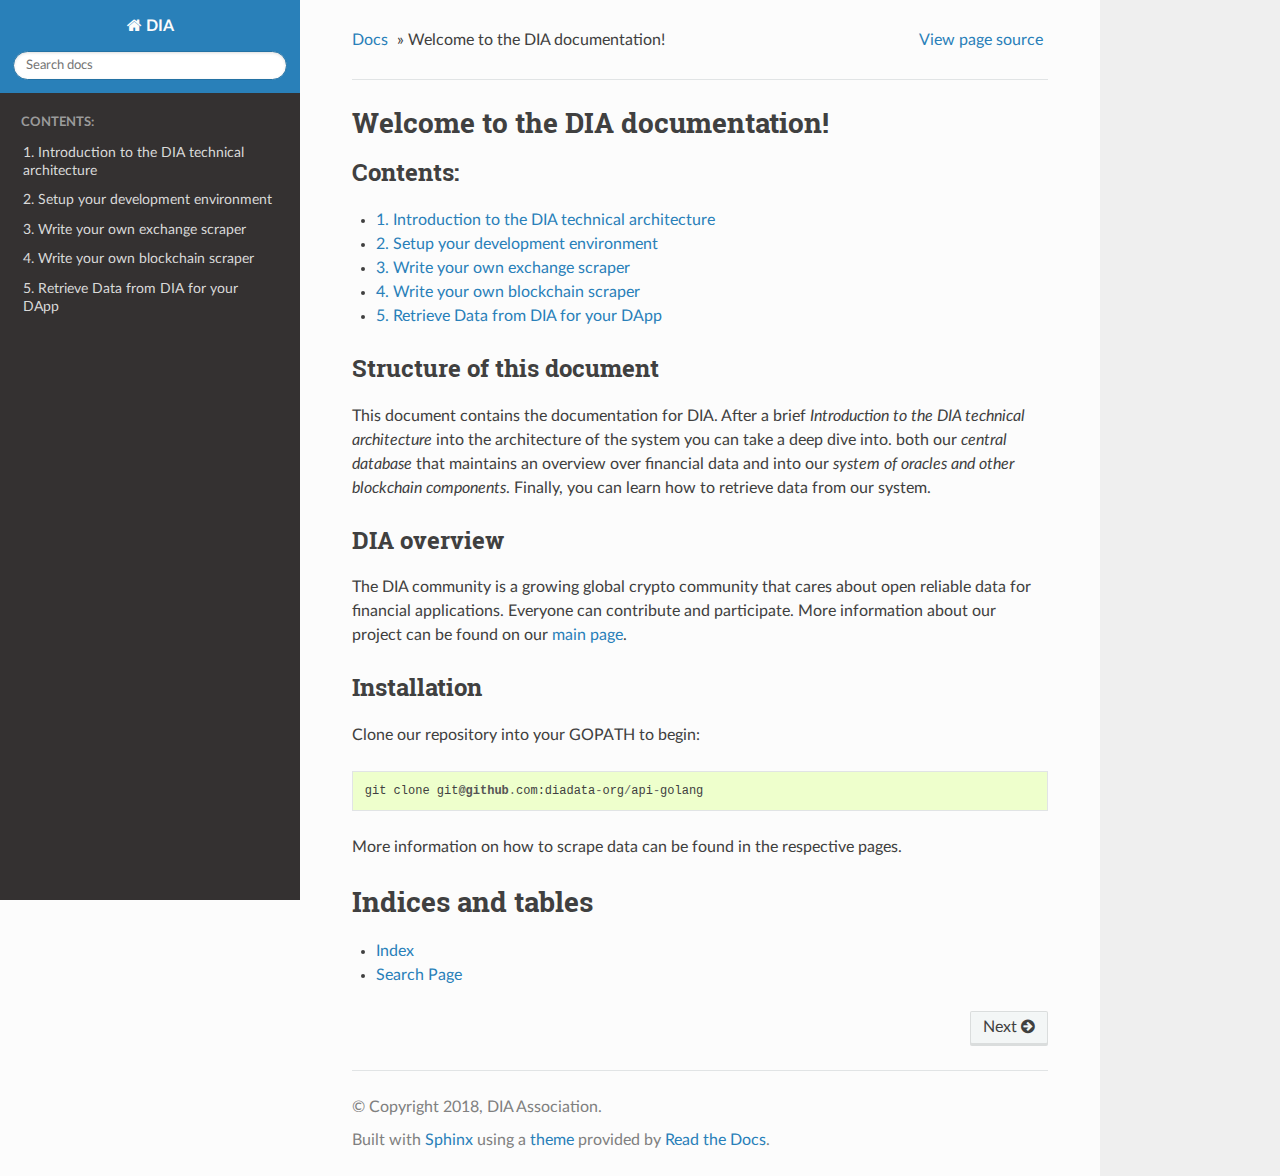
==== commit 90171f4e: "new html in build" ====
--- a/_build/html/index.html
+++ b/_build/html/index.html
@@ -1,242 +1,258 @@
+
+
 <!DOCTYPE html>
-<!--[if IE 8]>
-<html class="no-js lt-ie9" lang="en"> <![endif]-->
-<!--[if gt IE 8]><!-->
-<html class="no-js" lang="en"> <!--<![endif]-->
+<!--[if IE 8]><html class="no-js lt-ie9" lang="en" > <![endif]-->
+<!--[if gt IE 8]><!--> <html class="no-js" lang="en" > <!--<![endif]-->
 <head>
-	<meta charset="utf-8">
-
-	<meta name="viewport" content="width=device-width, initial-scale=1.0">
-
-	<title>Welcome to the DIA documentation! &mdash; DIA documentation</title>
-
-
-	<link rel="stylesheet" href="_static/css/theme.css" type="text/css"/>
-	<link rel="stylesheet" href="_static/pygments.css" type="text/css"/>
-	<link rel="stylesheet" href="_static/css/dia.css" type="text/css"/>
-	<link rel="index" title="Index" href="genindex.html"/>
-	<link rel="search" title="Search" href="search.html"/>
-	<link rel="next" title="1. Introduction to the DIA technical architecture" href="intro.html"/>
-
-
-	<script src="_static/js/modernizr.min.js"></script>
+  <meta charset="utf-8">
+  
+  <meta name="viewport" content="width=device-width, initial-scale=1.0">
+  
+  <title>Welcome to the DIA documentation! &mdash; DIA  documentation</title>
+  
+
+  
+  
+  
+  
+
+  
+
+  
+  
+    
+
+  
+
+  <link rel="stylesheet" href="_static/css/theme.css" type="text/css" />
+  <link rel="stylesheet" href="_static/pygments.css" type="text/css" />
+  <link rel="stylesheet" href="_static/dia.css" type="text/css" />
+    <link rel="index" title="Index" href="genindex.html" />
+    <link rel="search" title="Search" href="search.html" />
+    <link rel="next" title="1. Introduction to the DIA technical architecture" href="intro.html" /> 
+
+  
+  <script src="_static/js/modernizr.min.js"></script>
 
 </head>
 
 <body class="wy-body-for-nav">
 
-
-<div class="wy-grid-for-nav">
-
-
-	<nav data-toggle="wy-nav-shift" class="wy-nav-side">
-		<div class="wy-side-scroll">
-			<div class="wy-side-nav-search">
-
-
-				<a href="#" class="icon icon-home"> DIA
-
-
-				</a>
-
-
-				<div role="search">
-					<form id="rtd-search-form" class="wy-form" action="search.html" method="get">
-						<input type="text" name="q" placeholder="Search docs"/>
-						<input type="hidden" name="check_keywords" value="yes"/>
-						<input type="hidden" name="area" value="default"/>
-					</form>
-				</div>
-
-
-			</div>
-
-			<div class="wy-menu wy-menu-vertical" data-spy="affix" role="navigation" aria-label="main navigation">
-
-
-				<p class="caption"><span class="caption-text">Contents:</span></p>
-				<ul>
-					<li class="toctree-l1"><a class="reference internal" href="intro.html">1. Introduction to the DIA technical
-						architecture</a></li>
-					<li class="toctree-l1"><a class="reference internal" href="setup.html">2. Setup your development
-						environment</a></li>
-					<li class="toctree-l1"><a class="reference internal" href="exchange-scrapers.html">3. Write your own exchange
-						scraper</a></li>
-					<li class="toctree-l1"><a class="reference internal" href="blockchain-scrapers.html">4. Write your own
-						blockchain scraper</a></li>
-					<li class="toctree-l1"><a class="reference internal" href="retrieve-data.html">5. Retrieve Data from DIA for
-						your DApp</a></li>
-				</ul>
-
-
-			</div>
-		</div>
-	</nav>
-
-	<section data-toggle="wy-nav-shift" class="wy-nav-content-wrap">
-
-
-		<nav class="wy-nav-top" aria-label="top navigation">
-
-			<i data-toggle="wy-nav-top" class="fa fa-bars"></i>
-			<a href="#">DIA</a>
-
-		</nav>
-
-
-		<div class="wy-nav-content">
-
-			<div class="rst-content">
-
-
-				<div role="navigation" aria-label="breadcrumbs navigation">
-
-					<ul class="wy-breadcrumbs">
-
-						<li><a href="#">Docs</a> &raquo;</li>
-
-						<li>Welcome to the DIA documentation!</li>
-
-
-						<li class="wy-breadcrumbs-aside">
-
-
-							<a href="_sources/index.rst.txt" rel="nofollow"> View page source</a>
-
-
-						</li>
-
-					</ul>
-
-
-					<hr/>
-				</div>
-				<div role="main" class="document" itemscope="itemscope" itemtype="http://schema.org/Article">
-					<div itemprop="articleBody">
-
-						<div class="section" id="welcome-to-the-dia-documentation">
-							<h1>Welcome to the DIA documentation!<a class="headerlink" href="#welcome-to-the-dia-documentation"
-							                                        title="Permalink to this headline">¶</a></h1>
-							<div class="toctree-wrapper compound">
-								<p class="caption"><span class="caption-text">Contents:</span></p>
-								<ul>
-									<li class="toctree-l1"><a class="reference internal" href="intro.html">1. Introduction to the DIA
-										technical architecture</a></li>
-									<li class="toctree-l1"><a class="reference internal" href="setup.html">2. Setup your development
-										environment</a></li>
-									<li class="toctree-l1"><a class="reference internal" href="exchange-scrapers.html">3. Write your own
-										exchange scraper</a></li>
-									<li class="toctree-l1"><a class="reference internal" href="blockchain-scrapers.html">4. Write your own
-										blockchain scraper</a></li>
-									<li class="toctree-l1"><a class="reference internal" href="retrieve-data.html">5. Retrieve Data from
-										DIA for your DApp</a></li>
-								</ul>
-							</div>
-							<div class="section" id="structure-of-this-document">
-								<h2>Structure of this document<a class="headerlink" href="#structure-of-this-document"
-								                                 title="Permalink to this headline">¶</a></h2>
-								<p>This document contains the documentation for DIA.
-									After a brief <cite>Introduction to the DIA technical architecture</cite> into the architecture of the
-									system you can take a deep dive into.
-									both our <cite>central database</cite> that maintains an overview over financial data and
-									into our <cite>system of oracles and other blockchain components</cite>.
-									Finally, you can learn how to retrieve data from our system.</p>
-							</div>
-							<div class="section" id="dia-overview">
-								<h2>DIA overview<a class="headerlink" href="#dia-overview" title="Permalink to this headline">¶</a></h2>
-								<p>The DIA community is a growing global crypto community that cares about open reliable data for
-									financial applications.
-									Everyone can contribute and participate.
-									More information about our project can be found on our <a class="reference external"
-									                                                          href="https://diadata.org/">main page</a>.
-								</p>
-							</div>
-							<div class="section" id="installation">
-								<h2>Installation<a class="headerlink" href="#installation" title="Permalink to this headline">¶</a></h2>
-								<p>Clone our repository into your GOPATH to begin:</p>
-								<div class="highlight-default notranslate">
-									<div class="highlight"><pre><span></span><span class="n">git</span> <span class="n">clone</span> <span
-													class="n">git</span><span class="nd">@github</span><span class="o">.</span><span
-													class="n">com</span><span class="p">:</span><span class="n">diadata</span><span
-													class="o">-</span><span class="n">org</span><span class="o">/</span><span class="n">api</span><span
-													class="o">-</span><span class="n">golang</span>
-</pre>
-									</div>
-								</div>
-								<p>More information on how to scrape data can be found in the respective pages.</p>
-							</div>
-						</div>
-						<div class="section" id="indices-and-tables">
-							<h1>Indices and tables<a class="headerlink" href="#indices-and-tables" title="Permalink to this headline">¶</a>
-							</h1>
-							<ul class="simple">
-								<li><a class="reference internal" href="genindex.html"><span class="std std-ref">Index</span></a></li>
-								<li><a class="reference internal" href="search.html"><span class="std std-ref">Search Page</span></a>
-								</li>
-							</ul>
-						</div>
-
-
-					</div>
-
-				</div>
-				<footer>
-
-					<div class="rst-footer-buttons" role="navigation" aria-label="footer navigation">
-
-						<a href="intro.html" class="btn btn-neutral float-right"
-						   title="1. Introduction to the DIA technical architecture" accesskey="n" rel="next">Next <span
-										class="fa fa-arrow-circle-right"></span></a>
-
-
-					</div>
-
-
-					<hr/>
-
-					<div role="contentinfo">
-						<p>
-							&copy; Copyright 2018, DIA Association.
-
-						</p>
-					</div>
-					Built with <a href="http://sphinx-doc.org/">Sphinx</a> using a <a
-								href="https://github.com/rtfd/sphinx_rtd_theme">theme</a> provided by <a href="https://readthedocs.org">Read
-					the Docs</a>.
-
-				</footer>
-
-			</div>
-		</div>
-
-	</section>
-
-</div>
-
-
-<script type="text/javascript">
-	var DOCUMENTATION_OPTIONS = {
-		URL_ROOT: './',
-		VERSION: '',
-		LANGUAGE: 'None',
-		COLLAPSE_INDEX: false,
-		FILE_SUFFIX: '.html',
-		HAS_SOURCE: true,
-		SOURCELINK_SUFFIX: '.txt'
-	};
-</script>
-<script type="text/javascript" src="_static/jquery.js"></script>
-<script type="text/javascript" src="_static/underscore.js"></script>
-<script type="text/javascript" src="_static/doctools.js"></script>
-
-
-<script type="text/javascript" src="_static/js/theme.js"></script>
-
-<script type="text/javascript">
-	jQuery(function () {
-		SphinxRtdTheme.Navigation.enable(true);
-	});
-</script>
+   
+  <div class="wy-grid-for-nav">
+
+    
+    <nav data-toggle="wy-nav-shift" class="wy-nav-side">
+      <div class="wy-side-scroll">
+        <div class="wy-side-nav-search">
+          
+
+          
+            <a href="#" class="icon icon-home"> DIA
+          
+
+          
+          </a>
+
+          
+            
+            
+          
+
+          
+<div role="search">
+  <form id="rtd-search-form" class="wy-form" action="search.html" method="get">
+    <input type="text" name="q" placeholder="Search docs" />
+    <input type="hidden" name="check_keywords" value="yes" />
+    <input type="hidden" name="area" value="default" />
+  </form>
+</div>
+
+          
+        </div>
+
+        <div class="wy-menu wy-menu-vertical" data-spy="affix" role="navigation" aria-label="main navigation">
+          
+            
+            
+              
+            
+            
+              <p class="caption"><span class="caption-text">Contents:</span></p>
+<ul>
+<li class="toctree-l1"><a class="reference internal" href="intro.html">1. Introduction to the DIA technical architecture</a></li>
+<li class="toctree-l1"><a class="reference internal" href="setup.html">2. Setup your development environment</a></li>
+<li class="toctree-l1"><a class="reference internal" href="exchange-scrapers.html">3. Write your own exchange scraper</a></li>
+<li class="toctree-l1"><a class="reference internal" href="blockchain-scrapers.html">4. Write your own blockchain scraper</a></li>
+<li class="toctree-l1"><a class="reference internal" href="retrieve-data.html">5. Retrieve Data from DIA for your DApp</a></li>
+</ul>
+
+            
+          
+        </div>
+      </div>
+    </nav>
+
+    <section data-toggle="wy-nav-shift" class="wy-nav-content-wrap">
+
+      
+      <nav class="wy-nav-top" aria-label="top navigation">
+        
+          <i data-toggle="wy-nav-top" class="fa fa-bars"></i>
+          <a href="#">DIA</a>
+        
+      </nav>
+
+
+      <div class="wy-nav-content">
+        
+        <div class="rst-content">
+        
+          
+
+
+
+
+
+
+
+
+
+
+
+
+
+
+
+<div role="navigation" aria-label="breadcrumbs navigation">
+
+  <ul class="wy-breadcrumbs">
+    
+      <li><a href="#">Docs</a> &raquo;</li>
+        
+      <li>Welcome to the DIA documentation!</li>
+    
+    
+      <li class="wy-breadcrumbs-aside">
+        
+            
+            <a href="_sources/index.rst.txt" rel="nofollow"> View page source</a>
+          
+        
+      </li>
+    
+  </ul>
+
+  
+  <hr/>
+</div>
+          <div role="main" class="document" itemscope="itemscope" itemtype="http://schema.org/Article">
+           <div itemprop="articleBody">
+            
+  <div class="section" id="welcome-to-the-dia-documentation">
+<h1>Welcome to the DIA documentation!<a class="headerlink" href="#welcome-to-the-dia-documentation" title="Permalink to this headline">¶</a></h1>
+<div class="toctree-wrapper compound">
+<p class="caption"><span class="caption-text">Contents:</span></p>
+<ul>
+<li class="toctree-l1"><a class="reference internal" href="intro.html">1. Introduction to the DIA technical architecture</a></li>
+<li class="toctree-l1"><a class="reference internal" href="setup.html">2. Setup your development environment</a></li>
+<li class="toctree-l1"><a class="reference internal" href="exchange-scrapers.html">3. Write your own exchange scraper</a></li>
+<li class="toctree-l1"><a class="reference internal" href="blockchain-scrapers.html">4. Write your own blockchain scraper</a></li>
+<li class="toctree-l1"><a class="reference internal" href="retrieve-data.html">5. Retrieve Data from DIA for your DApp</a></li>
+</ul>
+</div>
+<div class="section" id="structure-of-this-document">
+<h2>Structure of this document<a class="headerlink" href="#structure-of-this-document" title="Permalink to this headline">¶</a></h2>
+<p>This document contains the documentation for DIA.
+After a brief <cite>Introduction to the DIA technical architecture</cite> into the architecture of the system you can take a deep dive into.
+both our <cite>central database</cite> that maintains an overview over financial data and
+into our <cite>system of oracles and other blockchain components</cite>.
+Finally, you can learn how to retrieve data from our system.</p>
+</div>
+<div class="section" id="dia-overview">
+<h2>DIA overview<a class="headerlink" href="#dia-overview" title="Permalink to this headline">¶</a></h2>
+<p>The DIA community is a growing global crypto community that cares about open reliable data for financial applications.
+Everyone can contribute and participate.
+More information about our project can be found on our <a class="reference external" href="https://diadata.org/">main page</a>.</p>
+</div>
+<div class="section" id="installation">
+<h2>Installation<a class="headerlink" href="#installation" title="Permalink to this headline">¶</a></h2>
+<p>Clone our repository into your GOPATH to begin:</p>
+<div class="highlight-default notranslate"><div class="highlight"><pre><span></span><span class="n">git</span> <span class="n">clone</span> <span class="n">git</span><span class="nd">@github</span><span class="o">.</span><span class="n">com</span><span class="p">:</span><span class="n">diadata</span><span class="o">-</span><span class="n">org</span><span class="o">/</span><span class="n">api</span><span class="o">-</span><span class="n">golang</span>
+</pre></div>
+</div>
+<p>More information on how to scrape data can be found in the respective pages.</p>
+</div>
+</div>
+<div class="section" id="indices-and-tables">
+<h1>Indices and tables<a class="headerlink" href="#indices-and-tables" title="Permalink to this headline">¶</a></h1>
+<ul class="simple">
+<li><a class="reference internal" href="genindex.html"><span class="std std-ref">Index</span></a></li>
+<li><a class="reference internal" href="search.html"><span class="std std-ref">Search Page</span></a></li>
+</ul>
+</div>
+
+
+           </div>
+           
+          </div>
+          <footer>
+  
+    <div class="rst-footer-buttons" role="navigation" aria-label="footer navigation">
+      
+        <a href="intro.html" class="btn btn-neutral float-right" title="1. Introduction to the DIA technical architecture" accesskey="n" rel="next">Next <span class="fa fa-arrow-circle-right"></span></a>
+      
+      
+    </div>
+  
+
+  <hr/>
+
+  <div role="contentinfo">
+    <p>
+        &copy; Copyright 2018, DIA Association.
+
+    </p>
+  </div>
+  Built with <a href="http://sphinx-doc.org/">Sphinx</a> using a <a href="https://github.com/rtfd/sphinx_rtd_theme">theme</a> provided by <a href="https://readthedocs.org">Read the Docs</a>. 
+
+</footer>
+
+        </div>
+      </div>
+
+    </section>
+
+  </div>
+  
+
+
+  
+
+    <script type="text/javascript">
+        var DOCUMENTATION_OPTIONS = {
+            URL_ROOT:'./',
+            VERSION:'',
+            LANGUAGE:'None',
+            COLLAPSE_INDEX:false,
+            FILE_SUFFIX:'.html',
+            HAS_SOURCE:  true,
+            SOURCELINK_SUFFIX: '.txt'
+        };
+    </script>
+      <script type="text/javascript" src="_static/jquery.js"></script>
+      <script type="text/javascript" src="_static/underscore.js"></script>
+      <script type="text/javascript" src="_static/doctools.js"></script>
+
+  
+
+  <script type="text/javascript" src="_static/js/theme.js"></script>
+
+  <script type="text/javascript">
+      jQuery(function () {
+          SphinxRtdTheme.Navigation.enable(true);
+      });
+  </script> 
 
 </body>
 </html>--- a/_build/html/_static/css/theme.css
+++ b/_build/html/_static/css/theme.css
@@ -1,6 +1,6 @@
-/* sphinx_rtd_theme version 0.4.1 | MIT license */
-/* Built 20180727 10:07 */
+/* sphinx_rtd_theme version 0.4.0 | MIT license */
+/* Built 20180606 11:06 */
 *{-webkit-box-sizing:border-box;-moz-box-sizing:border-box;box-sizing:border-box}article,aside,details,figcaption,figure,footer,header,hgroup,nav,section{display:block}audio,canvas,video{display:inline-block;*display:inline;*zoom:1}audio:not([controls]){display:none}[hidden]{display:none}*{-webkit-box-sizing:border-box;-moz-box-sizing:border-box;box-sizing:border-box}html{font-size:100%;-webkit-text-size-adjust:100%;-ms-text-size-adjust:100%}body{margin:0}a:hover,a:active{outline:0}abbr[title]{border-bottom:1px dotted}b,strong{font-weight:bold}blockquote{margin:0}dfn{font-style:italic}ins{background:#ff9;color:#000;text-decoration:none}mark{background:#ff0;color:#000;font-style:italic;font-weight:bold}pre,code,.rst-content tt,.rst-content code,kbd,samp{font-family:monospace,serif;_font-family:"courier new",monospace;font-size:1em}pre{white-space:pre}q{quotes:none}q:before,q:after{content:"";content:none}small{font-size:85%}sub,sup{font-size:75%;line-height:0;position:relative;vertical-align:baseline}sup{top:-0.5em}sub{bottom:-0.25em}ul,ol,dl{margin:0;padding:0;list-style:none;list-style-image:none}li{list-style:none}dd{margin:0}img{border:0;-ms-interpolation-mode:bicubic;vertical-align:middle;max-width:100%}svg:not(:root){overflow:hidden}figure{margin:0}form{margin:0}fieldset{border:0;margin:0;padding:0}label{cursor:pointer}legend{border:0;*margin-left:-7px;padding:0;white-space:normal}button,input,select,textarea{font-size:100%;margin:0;vertical-align:baseline;*vertical-align:middle}button,input{line-height:normal}button,input[type="button"],input[type="reset"],input[type="submit"]{cursor:pointer;-webkit-appearance:button;*overflow:visible}button[disabled],input[disabled]{cursor:default}input[type="checkbox"],input[type="radio"]{box-sizing:border-box;padding:0;*width:13px;*height:13px}input[type="search"]{-webkit-appearance:textfield;-moz-box-sizing:content-box;-webkit-box-sizing:content-box;box-sizing:content-box}input[type="search"]::-webkit-search-decoration,input[type="search"]::-webkit-search-cancel-button{-webkit-appearance:none}button::-moz-focus-inner,input::-moz-focus-inner{border:0;padding:0}textarea{overflow:auto;vertical-align:top;resize:vertical}table{border-collapse:collapse;border-spacing:0}td{vertical-align:top}.chromeframe{margin:.2em 0;background:#ccc;color:#000;padding:.2em 0}.ir{display:block;border:0;text-indent:-999em;overflow:hidden;background-color:transparent;background-repeat:no-repeat;text-align:left;direction:ltr;*line-height:0}.ir br{display:none}.hidden{display:none !important;visibility:hidden}.visuallyhidden{border:0;clip:rect(0 0 0 0);height:1px;margin:-1px;overflow:hidden;padding:0;position:absolute;width:1px}.visuallyhidden.focusable:active,.visuallyhidden.focusable:focus{clip:auto;height:auto;margin:0;overflow:visible;position:static;width:auto}.invisible{visibility:hidden}.relative{position:relative}big,small{font-size:100%}@media print{html,body,section{background:none !important}*{box-shadow:none !important;text-shadow:none !important;filter:none !important;-ms-filter:none !important}a,a:visited{text-decoration:underline}.ir a:after,a[href^="javascript:"]:after,a[href^="#"]:after{content:""}pre,blockquote{page-break-inside:avoid}thead{display:table-header-group}tr,img{page-break-inside:avoid}img{max-width:100% !important}@page{margin:.5cm}p,h2,.rst-content .toctree-wrapper p.caption,h3{orphans:3;widows:3}h2,.rst-content .toctree-wrapper p.caption,h3{page-break-after:avoid}}.fa:before,.wy-menu-vertical li span.toctree-expand:before,.wy-menu-vertical li.on a span.toctree-expand:before,.wy-menu-vertical li.current>a span.toctree-expand:before,.rst-content .admonition-title:before,.rst-content h1 .headerlink:before,.rst-content h2 .headerlink:before,.rst-content h3 .headerlink:before,.rst-content h4 .headerlink:before,.rst-content h5 .headerlink:before,.rst-content h6 .headerlink:before,.rst-content dl dt .headerlink:before,.rst-content p.caption .headerlink:before,.rst-content table>caption .headerlink:before,.rst-content tt.download span:first-child:before,.rst-content code.download span:first-child:before,.icon:before,.wy-dropdown .caret:before,.wy-inline-validate.wy-inline-validate-success .wy-input-context:before,.wy-inline-validate.wy-inline-validate-danger .wy-input-context:before,.wy-inline-validate.wy-inline-validate-warning .wy-input-context:before,.wy-inline-validate.wy-inline-validate-info .wy-input-context:before,.wy-alert,.rst-content .note,.rst-content .attention,.rst-content .caution,.rst-content .danger,.rst-content .error,.rst-content .hint,.rst-content .important,.rst-content .tip,.rst-content .warning,.rst-content .seealso,.rst-content .admonition-todo,.rst-content .admonition,.btn,input[type="text"],input[type="password"],input[type="email"],input[type="url"],input[type="date"],input[type="month"],input[type="time"],input[type="datetime"],input[type="datetime-local"],input[type="week"],input[type="number"],input[type="search"],input[type="tel"],input[type="color"],select,textarea,.wy-menu-vertical li.on a,.wy-menu-vertical li.current>a,.wy-side-nav-search>a,.wy-side-nav-search .wy-dropdown>a,.wy-nav-top a{-webkit-font-smoothing:antialiased}.clearfix{*zoom:1}.clearfix:before,.clearfix:after{display:table;content:""}.clearfix:after{clear:both}/*!
  *  Font Awesome 4.7.0 by @davegandy - http://fontawesome.io - @fontawesome
  *  License - http://fontawesome.io/license (Font: SIL OFL 1.1, CSS: MIT License)
- */@font-face{font-family:'FontAwesome';src:url("../fonts/fontawesome-webfont.eot?v=4.7.0");src:url("../fonts/fontawesome-webfont.eot?#iefix&v=4.7.0") format("embedded-opentype"),url("../fonts/fontawesome-webfont.woff2?v=4.7.0") format("woff2"),url("../fonts/fontawesome-webfont.woff?v=4.7.0") format("woff"),url("../fonts/fontawesome-webfont.ttf?v=4.7.0") format("truetype"),url("../fonts/fontawesome-webfont.svg?v=4.7.0#fontawesomeregular") format("svg");font-weight:normal;font-style:normal}.fa,.wy-menu-vertical li span.toctree-expand,.wy-menu-vertical li.on a span.toctree-expand,.wy-menu-vertical li.current>a span.toctree-expand,.rst-content .admonition-title,.rst-content h1 .headerlink,.rst-content h2 .headerlink,.rst-content h3 .headerlink,.rst-content h4 .headerlink,.rst-content h5 .headerlink,.rst-content h6 .headerlink,.rst-content dl dt .headerlink,.rst-content p.caption .headerlink,.rst-content table>caption .headerlink,.rst-content tt.download span:first-child,.rst-content code.download span:first-child,.icon{display:inline-block;font:normal normal normal 14px/1 FontAwesome;font-size:inherit;text-rendering:auto;-webkit-font-smoothing:antialiased;-moz-osx-font-smoothing:grayscale}.fa-lg{font-size:1.3333333333em;line-height:.75em;vertical-align:-15%}.fa-2x{font-size:2em}.fa-3x{font-size:3em}.fa-4x{font-size:4em}.fa-5x{font-size:5em}.fa-fw{width:1.2857142857em;text-align:center}.fa-ul{padding-left:0;margin-left:2.1428571429em;list-style-type:none}.fa-ul>li{position:relative}.fa-li{position:absolute;left:-2.1428571429em;width:2.1428571429em;top:.1428571429em;text-align:center}.fa-li.fa-lg{left:-1.8571428571em}.fa-border{padding:.2em .25em .15em;border:solid 0.08em #eee;border-radius:.1em}.fa-pull-left{float:left}.fa-pull-right{float:right}.fa.fa-pull-left,.wy-menu-vertical li span.fa-pull-left.toctree-expand,.wy-menu-vertical li.on a span.fa-pull-left.toctree-expand,.wy-menu-vertical li.current>a span.fa-pull-left.toctree-expand,.rst-content .fa-pull-left.admonition-title,.rst-content h1 .fa-pull-left.headerlink,.rst-content h2 .fa-pull-left.headerlink,.rst-content h3 .fa-pull-left.headerlink,.rst-content h4 .fa-pull-left.headerlink,.rst-content h5 .fa-pull-left.headerlink,.rst-content h6 .fa-pull-left.headerlink,.rst-content dl dt .fa-pull-left.headerlink,.rst-content p.caption .fa-pull-left.headerlink,.rst-content table>caption .fa-pull-left.headerlink,.rst-content tt.download span.fa-pull-left:first-child,.rst-content code.download span.fa-pull-left:first-child,.fa-pull-left.icon{margin-right:.3em}.fa.fa-pull-right,.wy-menu-vertical li span.fa-pull-right.toctree-expand,.wy-menu-vertical li.on a span.fa-pull-right.toctree-expand,.wy-menu-vertical li.current>a span.fa-pull-right.toctree-expand,.rst-content .fa-pull-right.admonition-title,.rst-content h1 .fa-pull-right.headerlink,.rst-content h2 .fa-pull-right.headerlink,.rst-content h3 .fa-pull-right.headerlink,.rst-content h4 .fa-pull-right.headerlink,.rst-content h5 .fa-pull-right.headerlink,.rst-content h6 .fa-pull-right.headerlink,.rst-content dl dt .fa-pull-right.headerlink,.rst-content p.caption .fa-pull-right.headerlink,.rst-content table>caption .fa-pull-right.headerlink,.rst-content tt.download span.fa-pull-right:first-child,.rst-content code.download span.fa-pull-right:first-child,.fa-pull-right.icon{margin-left:.3em}.pull-right{float:right}.pull-left{float:left}.fa.pull-left,.wy-menu-vertical li span.pull-left.toctree-expand,.wy-menu-vertical li.on a span.pull-left.toctree-expand,.wy-menu-vertical li.current>a span.pull-left.toctree-expand,.rst-content .pull-left.admonition-title,.rst-content h1 .pull-left.headerlink,.rst-content h2 .pull-left.headerlink,.rst-content h3 .pull-left.headerlink,.rst-content h4 .pull-left.headerlink,.rst-content h5 .pull-left.headerlink,.rst-content h6 .pull-left.headerlink,.rst-content dl dt .pull-left.headerlink,.rst-content p.caption .pull-left.headerlink,.rst-content table>caption .pull-left.headerlink,.rst-content tt.download span.pull-left:first-child,.rst-content code.download span.pull-left:first-child,.pull-left.icon{margin-right:.3em}.fa.pull-right,.wy-menu-vertical li span.pull-right.toctree-expand,.wy-menu-vertical li.on a span.pull-right.toctree-expand,.wy-menu-vertical li.current>a span.pull-right.toctree-expand,.rst-content .pull-right.admonition-title,.rst-content h1 .pull-right.headerlink,.rst-content h2 .pull-right.headerlink,.rst-content h3 .pull-right.headerlink,.rst-content h4 .pull-right.headerlink,.rst-content h5 .pull-right.headerlink,.rst-content h6 .pull-right.headerlink,.rst-content dl dt .pull-right.headerlink,.rst-content p.caption .pull-right.headerlink,.rst-content table>caption .pull-right.headerlink,.rst-content tt.download span.pull-right:first-child,.rst-content code.download span.pull-right:first-child,.pull-right.icon{margin-left:.3em}.fa-spin{-webkit-animation:fa-spin 2s infinite linear;animation:fa-spin 2s infinite linear}.fa-pulse{-webkit-animation:fa-spin 1s infinite steps(8);animation:fa-spin 1s infinite steps(8)}@-webkit-keyframes fa-spin{0%{-webkit-transform:rotate(0deg);transform:rotate(0deg)}100%{-webkit-transform:rotate(359deg);transform:rotate(359deg)}}@keyframes fa-spin{0%{-webkit-transform:rotate(0deg);transform:rotate(0deg)}100%{-webkit-transform:rotate(359deg);transform:rotate(359deg)}}.fa-rotate-90{-ms-filter:"progid:DXImageTransform.Microsoft.BasicImage(rotation=1)";-webkit-transform:rotate(90deg);-ms-transform:rotate(90deg);transform:rotate(90deg)}.fa-rotate-180{-ms-filter:"progid:DXImageTransform.Microsoft.BasicImage(rotation=2)";-webkit-transform:rotate(180deg);-ms-transform:rotate(180deg);transform:rotate(180deg)}.fa-rotate-270{-ms-filter:"progid:DXImageTransform.Microsoft.BasicImage(rotation=3)";-webkit-transform:rotate(270deg);-ms-transform:rotate(270deg);transform:rotate(270deg)}.fa-flip-horizontal{-ms-filter:"progid:DXImageTransform.Microsoft.BasicImage(rotation=0, mirror=1)";-webkit-transform:scale(-1, 1);-ms-transform:scale(-1, 1);transform:scale(-1, 1)}.fa-flip-vertical{-ms-filter:"progid:DXImageTransform.Microsoft.BasicImage(rotation=2, mirror=1)";-webkit-transform:scale(1, -1);-ms-transform:scale(1, -1);transform:scale(1, -1)}:root .fa-rotate-90,:root .fa-rotate-180,:root .fa-rotate-270,:root .fa-flip-horizontal,:root .fa-flip-vertical{filter:none}.fa-stack{position:relative;display:inline-block;width:2em;height:2em;line-height:2em;vertical-align:middle}.fa-stack-1x,.fa-stack-2x{position:absolute;left:0;width:100%;text-align:center}.fa-stack-1x{line-height:inherit}.fa-stack-2x{font-size:2em}.fa-inverse{color:#fff}.fa-glass:before{content:""}.fa-music:before{content:""}.fa-search:before,.icon-search:before{content:""}.fa-envelope-o:before{content:""}.fa-heart:before{content:""}.fa-star:before{content:""}.fa-star-o:before{content:""}.fa-user:before{content:""}.fa-film:before{content:""}.fa-th-large:before{content:""}.fa-th:before{content:""}.fa-th-list:before{content:""}.fa-check:before{content:""}.fa-remove:before,.fa-close:before,.fa-times:before{content:""}.fa-search-plus:before{content:""}.fa-search-minus:before{content:""}.fa-power-off:before{content:""}.fa-signal:before{content:""}.fa-gear:before,.fa-cog:before{content:""}.fa-trash-o:before{content:""}.fa-home:before,.icon-home:before{content:""}.fa-file-o:before{content:""}.fa-clock-o:before{content:""}.fa-road:before{content:""}.fa-download:before,.rst-content tt.download span:first-child:before,.rst-content code.download span:first-child:before{content:""}.fa-arrow-circle-o-down:before{content:""}.fa-arrow-circle-o-up:before{content:""}.fa-inbox:before{content:""}.fa-play-circle-o:before{content:""}.fa-rotate-right:before,.fa-repeat:before{content:""}.fa-refresh:before{content:""}.fa-list-alt:before{content:""}.fa-lock:before{content:""}.fa-flag:before{content:""}.fa-headphones:before{content:""}.fa-volume-off:before{content:""}.fa-volume-down:before{content:""}.fa-volume-up:before{content:""}.fa-qrcode:before{content:""}.fa-barcode:before{content:""}.fa-tag:before{content:""}.fa-tags:before{content:""}.fa-book:before,.icon-book:before{content:""}.fa-bookmark:before{content:""}.fa-print:before{content:""}.fa-camera:before{content:""}.fa-font:before{content:""}.fa-bold:before{content:""}.fa-italic:before{content:""}.fa-text-height:before{content:""}.fa-text-width:before{content:""}.fa-align-left:before{content:""}.fa-align-center:before{content:""}.fa-align-right:before{content:""}.fa-align-justify:before{content:""}.fa-list:before{content:""}.fa-dedent:before,.fa-outdent:before{content:""}.fa-indent:before{content:""}.fa-video-camera:before{content:""}.fa-photo:before,.fa-image:before,.fa-picture-o:before{content:""}.fa-pencil:before{content:""}.fa-map-marker:before{content:""}.fa-adjust:before{content:""}.fa-tint:before{content:""}.fa-edit:before,.fa-pencil-square-o:before{content:""}.fa-share-square-o:before{content:""}.fa-check-square-o:before{content:""}.fa-arrows:before{content:""}.fa-step-backward:before{content:""}.fa-fast-backward:before{content:""}.fa-backward:before{content:""}.fa-play:before{content:""}.fa-pause:before{content:""}.fa-stop:before{content:""}.fa-forward:before{content:""}.fa-fast-forward:before{content:""}.fa-step-forward:before{content:""}.fa-eject:before{content:""}.fa-chevron-left:before{content:""}.fa-chevron-right:before{content:""}.fa-plus-circle:before{content:""}.fa-minus-circle:before{content:""}.fa-times-circle:before,.wy-inline-validate.wy-inline-validate-danger .wy-input-context:before{content:""}.fa-check-circle:before,.wy-inline-validate.wy-inline-validate-success .wy-input-context:before{content:""}.fa-question-circle:before{content:""}.fa-info-circle:before{content:""}.fa-crosshairs:before{content:""}.fa-times-circle-o:before{content:""}.fa-check-circle-o:before{content:""}.fa-ban:before{content:""}.fa-arrow-left:before{content:""}.fa-arrow-right:before{content:""}.fa-arrow-up:before{content:""}.fa-arrow-down:before{content:""}.fa-mail-forward:before,.fa-share:before{content:""}.fa-expand:before{content:""}.fa-compress:before{content:""}.fa-plus:before{content:""}.fa-minus:before{content:""}.fa-asterisk:before{content:""}.fa-exclamation-circle:before,.wy-inline-validate.wy-inline-validate-warning .wy-input-context:before,.wy-inline-validate.wy-inline-validate-info .wy-input-context:before,.rst-content .admonition-title:before{content:""}.fa-gift:before{content:""}.fa-leaf:before{content:""}.fa-fire:before,.icon-fire:before{content:""}.fa-eye:before{content:""}.fa-eye-slash:before{content:""}.fa-warning:before,.fa-exclamation-triangle:before{content:""}.fa-plane:before{content:""}.fa-calendar:before{content:""}.fa-random:before{content:""}.fa-comment:before{content:""}.fa-magnet:before{content:""}.fa-chevron-up:before{content:""}.fa-chevron-down:before{content:""}.fa-retweet:before{content:""}.fa-shopping-cart:before{content:""}.fa-folder:before{content:""}.fa-folder-open:before{content:""}.fa-arrows-v:before{content:""}.fa-arrows-h:before{content:""}.fa-bar-chart-o:before,.fa-bar-chart:before{content:""}.fa-twitter-square:before{content:""}.fa-facebook-square:before{content:""}.fa-camera-retro:before{content:""}.fa-key:before{content:""}.fa-gears:before,.fa-cogs:before{content:""}.fa-comments:before{content:""}.fa-thumbs-o-up:before{content:""}.fa-thumbs-o-down:before{content:""}.fa-star-half:before{content:""}.fa-heart-o:before{content:""}.fa-sign-out:before{content:""}.fa-linkedin-square:before{content:""}.fa-thumb-tack:before{content:""}.fa-external-link:before{content:""}.fa-sign-in:before{content:""}.fa-trophy:before{content:""}.fa-github-square:before{content:""}.fa-upload:before{content:""}.fa-lemon-o:before{content:""}.fa-phone:before{content:""}.fa-square-o:before{content:""}.fa-bookmark-o:before{content:""}.fa-phone-square:before{content:""}.fa-twitter:before{content:""}.fa-facebook-f:before,.fa-facebook:before{content:""}.fa-github:before,.icon-github:before{content:""}.fa-unlock:before{content:""}.fa-credit-card:before{content:""}.fa-feed:before,.fa-rss:before{content:""}.fa-hdd-o:before{content:""}.fa-bullhorn:before{content:""}.fa-bell:before{content:""}.fa-certificate:before{content:""}.fa-hand-o-right:before{content:""}.fa-hand-o-left:before{content:""}.fa-hand-o-up:before{content:""}.fa-hand-o-down:before{content:""}.fa-arrow-circle-left:before,.icon-circle-arrow-left:before{content:""}.fa-arrow-circle-right:before,.icon-circle-arrow-right:before{content:""}.fa-arrow-circle-up:before{content:""}.fa-arrow-circle-down:before{content:""}.fa-globe:before{content:""}.fa-wrench:before{content:""}.fa-tasks:before{content:""}.fa-filter:before{content:""}.fa-briefcase:before{content:""}.fa-arrows-alt:before{content:""}.fa-group:before,.fa-users:before{content:""}.fa-chain:before,.fa-link:before,.icon-link:before{content:""}.fa-cloud:before{content:""}.fa-flask:before{content:""}.fa-cut:before,.fa-scissors:before{content:""}.fa-copy:before,.fa-files-o:before{content:""}.fa-paperclip:before{content:""}.fa-save:before,.fa-floppy-o:before{content:""}.fa-square:before{content:""}.fa-navicon:before,.fa-reorder:before,.fa-bars:before{content:""}.fa-list-ul:before{content:""}.fa-list-ol:before{content:""}.fa-strikethrough:before{content:""}.fa-underline:before{content:""}.fa-table:before{content:""}.fa-magic:before{content:""}.fa-truck:before{content:""}.fa-pinterest:before{content:""}.fa-pinterest-square:before{content:""}.fa-google-plus-square:before{content:""}.fa-google-plus:before{content:""}.fa-money:before{content:""}.fa-caret-down:before,.wy-dropdown .caret:before,.icon-caret-down:before{content:""}.fa-caret-up:before{content:""}.fa-caret-left:before{content:""}.fa-caret-right:before{content:""}.fa-columns:before{content:""}.fa-unsorted:before,.fa-sort:before{content:""}.fa-sort-down:before,.fa-sort-desc:before{content:""}.fa-sort-up:before,.fa-sort-asc:before{content:""}.fa-envelope:before{content:""}.fa-linkedin:before{content:""}.fa-rotate-left:before,.fa-undo:before{content:""}.fa-legal:before,.fa-gavel:before{content:""}.fa-dashboard:before,.fa-tachometer:before{content:""}.fa-comment-o:before{content:""}.fa-comments-o:before{content:""}.fa-flash:before,.fa-bolt:before{content:""}.fa-sitemap:before{content:""}.fa-umbrella:before{content:""}.fa-paste:before,.fa-clipboard:before{content:""}.fa-lightbulb-o:before{content:""}.fa-exchange:before{content:""}.fa-cloud-download:before{content:""}.fa-cloud-upload:before{content:""}.fa-user-md:before{content:""}.fa-stethoscope:before{content:""}.fa-suitcase:before{content:""}.fa-bell-o:before{content:""}.fa-coffee:before{content:""}.fa-cutlery:before{content:""}.fa-file-text-o:before{content:""}.fa-building-o:before{content:""}.fa-hospital-o:before{content:""}.fa-ambulance:before{content:""}.fa-medkit:before{content:""}.fa-fighter-jet:before{content:""}.fa-beer:before{content:""}.fa-h-square:before{content:""}.fa-plus-square:before{content:""}.fa-angle-double-left:before{content:""}.fa-angle-double-right:before{content:""}.fa-angle-double-up:before{content:""}.fa-angle-double-down:before{content:""}.fa-angle-left:before{content:""}.fa-angle-right:before{content:""}.fa-angle-up:before{content:""}.fa-angle-down:before{content:""}.fa-desktop:before{content:""}.fa-laptop:before{content:""}.fa-tablet:before{content:""}.fa-mobile-phone:before,.fa-mobile:before{content:""}.fa-circle-o:before{content:""}.fa-quote-left:before{content:""}.fa-quote-right:before{content:""}.fa-spinner:before{content:""}.fa-circle:before{content:""}.fa-mail-reply:before,.fa-reply:before{content:""}.fa-github-alt:before{content:""}.fa-folder-o:before{content:""}.fa-folder-open-o:before{content:""}.fa-smile-o:before{content:""}.fa-frown-o:before{content:""}.fa-meh-o:before{content:""}.fa-gamepad:before{content:""}.fa-keyboard-o:before{content:""}.fa-flag-o:before{content:""}.fa-flag-checkered:before{content:""}.fa-terminal:before{content:""}.fa-code:before{content:""}.fa-mail-reply-all:before,.fa-reply-all:before{content:""}.fa-star-half-empty:before,.fa-star-half-full:before,.fa-star-half-o:before{content:""}.fa-location-arrow:before{content:""}.fa-crop:before{content:""}.fa-code-fork:before{content:""}.fa-unlink:before,.fa-chain-broken:before{content:""}.fa-question:before{content:""}.fa-info:before{content:""}.fa-exclamation:before{content:""}.fa-superscript:before{content:""}.fa-subscript:before{content:""}.fa-eraser:before{content:""}.fa-puzzle-piece:before{content:""}.fa-microphone:before{content:""}.fa-microphone-slash:before{content:""}.fa-shield:before{content:""}.fa-calendar-o:before{content:""}.fa-fire-extinguisher:before{content:""}.fa-rocket:before{content:""}.fa-maxcdn:before{content:""}.fa-chevron-circle-left:before{content:""}.fa-chevron-circle-right:before{content:""}.fa-chevron-circle-up:before{content:""}.fa-chevron-circle-down:before{content:""}.fa-html5:before{content:""}.fa-css3:before{content:""}.fa-anchor:before{content:""}.fa-unlock-alt:before{content:""}.fa-bullseye:before{content:""}.fa-ellipsis-h:before{content:""}.fa-ellipsis-v:before{content:""}.fa-rss-square:before{content:""}.fa-play-circle:before{content:""}.fa-ticket:before{content:""}.fa-minus-square:before{content:""}.fa-minus-square-o:before,.wy-menu-vertical li.on a span.toctree-expand:before,.wy-menu-vertical li.current>a span.toctree-expand:before{content:""}.fa-level-up:before{content:""}.fa-level-down:before{content:""}.fa-check-square:before{content:""}.fa-pencil-square:before{content:""}.fa-external-link-square:before{content:""}.fa-share-square:before{content:""}.fa-compass:before{content:""}.fa-toggle-down:before,.fa-caret-square-o-down:before{content:""}.fa-toggle-up:before,.fa-caret-square-o-up:before{content:""}.fa-toggle-right:before,.fa-caret-square-o-right:before{content:""}.fa-euro:before,.fa-eur:before{content:""}.fa-gbp:before{content:""}.fa-dollar:before,.fa-usd:before{content:""}.fa-rupee:before,.fa-inr:before{content:""}.fa-cny:before,.fa-rmb:before,.fa-yen:before,.fa-jpy:before{content:""}.fa-ruble:before,.fa-rouble:before,.fa-rub:before{content:""}.fa-won:before,.fa-krw:before{content:""}.fa-bitcoin:before,.fa-btc:before{content:""}.fa-file:before{content:""}.fa-file-text:before{content:""}.fa-sort-alpha-asc:before{content:""}.fa-sort-alpha-desc:before{content:""}.fa-sort-amount-asc:before{content:""}.fa-sort-amount-desc:before{content:""}.fa-sort-numeric-asc:before{content:""}.fa-sort-numeric-desc:before{content:""}.fa-thumbs-up:before{content:""}.fa-thumbs-down:before{content:""}.fa-youtube-square:before{content:""}.fa-youtube:before{content:""}.fa-xing:before{content:""}.fa-xing-square:before{content:""}.fa-youtube-play:before{content:""}.fa-dropbox:before{content:""}.fa-stack-overflow:before{content:""}.fa-instagram:before{content:""}.fa-flickr:before{content:""}.fa-adn:before{content:""}.fa-bitbucket:before,.icon-bitbucket:before{content:""}.fa-bitbucket-square:before{content:""}.fa-tumblr:before{content:""}.fa-tumblr-square:before{content:""}.fa-long-arrow-down:before{content:""}.fa-long-arrow-up:before{content:""}.fa-long-arrow-left:before{content:""}.fa-long-arrow-right:before{content:""}.fa-apple:before{content:""}.fa-windows:before{content:""}.fa-android:before{content:""}.fa-linux:before{content:""}.fa-dribbble:before{content:""}.fa-skype:before{content:""}.fa-foursquare:before{content:""}.fa-trello:before{content:""}.fa-female:before{content:""}.fa-male:before{content:""}.fa-gittip:before,.fa-gratipay:before{content:""}.fa-sun-o:before{content:""}.fa-moon-o:before{content:""}.fa-archive:before{content:""}.fa-bug:before{content:""}.fa-vk:before{content:""}.fa-weibo:before{content:""}.fa-renren:before{content:""}.fa-pagelines:before{content:""}.fa-stack-exchange:before{content:""}.fa-arrow-circle-o-right:before{content:""}.fa-arrow-circle-o-left:before{content:""}.fa-toggle-left:before,.fa-caret-square-o-left:before{content:""}.fa-dot-circle-o:before{content:""}.fa-wheelchair:before{content:""}.fa-vimeo-square:before{content:""}.fa-turkish-lira:before,.fa-try:before{content:""}.fa-plus-square-o:before,.wy-menu-vertical li span.toctree-expand:before{content:""}.fa-space-shuttle:before{content:""}.fa-slack:before{content:""}.fa-envelope-square:before{content:""}.fa-wordpress:before{content:""}.fa-openid:before{content:""}.fa-institution:before,.fa-bank:before,.fa-university:before{content:""}.fa-mortar-board:before,.fa-graduation-cap:before{content:""}.fa-yahoo:before{content:""}.fa-google:before{content:""}.fa-reddit:before{content:""}.fa-reddit-square:before{content:""}.fa-stumbleupon-circle:before{content:""}.fa-stumbleupon:before{content:""}.fa-delicious:before{content:""}.fa-digg:before{content:""}.fa-pied-piper-pp:before{content:""}.fa-pied-piper-alt:before{content:""}.fa-drupal:before{content:""}.fa-joomla:before{content:""}.fa-language:before{content:""}.fa-fax:before{content:""}.fa-building:before{content:""}.fa-child:before{content:""}.fa-paw:before{content:""}.fa-spoon:before{content:""}.fa-cube:before{content:""}.fa-cubes:before{content:""}.fa-behance:before{content:""}.fa-behance-square:before{content:""}.fa-steam:before{content:""}.fa-steam-square:before{content:""}.fa-recycle:before{content:""}.fa-automobile:before,.fa-car:before{content:""}.fa-cab:before,.fa-taxi:before{content:""}.fa-tree:before{content:""}.fa-spotify:before{content:""}.fa-deviantart:before{content:""}.fa-soundcloud:before{content:""}.fa-database:before{content:""}.fa-file-pdf-o:before{content:""}.fa-file-word-o:before{content:""}.fa-file-excel-o:before{content:""}.fa-file-powerpoint-o:before{content:""}.fa-file-photo-o:before,.fa-file-picture-o:before,.fa-file-image-o:before{content:""}.fa-file-zip-o:before,.fa-file-archive-o:before{content:""}.fa-file-sound-o:before,.fa-file-audio-o:before{content:""}.fa-file-movie-o:before,.fa-file-video-o:before{content:""}.fa-file-code-o:before{content:""}.fa-vine:before{content:""}.fa-codepen:before{content:""}.fa-jsfiddle:before{content:""}.fa-life-bouy:before,.fa-life-buoy:before,.fa-life-saver:before,.fa-support:before,.fa-life-ring:before{content:""}.fa-circle-o-notch:before{content:""}.fa-ra:before,.fa-resistance:before,.fa-rebel:before{content:""}.fa-ge:before,.fa-empire:before{content:""}.fa-git-square:before{content:""}.fa-git:before{content:""}.fa-y-combinator-square:before,.fa-yc-square:before,.fa-hacker-news:before{content:""}.fa-tencent-weibo:before{content:""}.fa-qq:before{content:""}.fa-wechat:before,.fa-weixin:before{content:""}.fa-send:before,.fa-paper-plane:before{content:""}.fa-send-o:before,.fa-paper-plane-o:before{content:""}.fa-history:before{content:""}.fa-circle-thin:before{content:""}.fa-header:before{content:""}.fa-paragraph:before{content:""}.fa-sliders:before{content:""}.fa-share-alt:before{content:""}.fa-share-alt-square:before{content:""}.fa-bomb:before{content:""}.fa-soccer-ball-o:before,.fa-futbol-o:before{content:""}.fa-tty:before{content:""}.fa-binoculars:before{content:""}.fa-plug:before{content:""}.fa-slideshare:before{content:""}.fa-twitch:before{content:""}.fa-yelp:before{content:""}.fa-newspaper-o:before{content:""}.fa-wifi:before{content:""}.fa-calculator:before{content:""}.fa-paypal:before{content:""}.fa-google-wallet:before{content:""}.fa-cc-visa:before{content:""}.fa-cc-mastercard:before{content:""}.fa-cc-discover:before{content:""}.fa-cc-amex:before{content:""}.fa-cc-paypal:before{content:""}.fa-cc-stripe:before{content:""}.fa-bell-slash:before{content:""}.fa-bell-slash-o:before{content:""}.fa-trash:before{content:""}.fa-copyright:before{content:""}.fa-at:before{content:""}.fa-eyedropper:before{content:""}.fa-paint-brush:before{content:""}.fa-birthday-cake:before{content:""}.fa-area-chart:before{content:""}.fa-pie-chart:before{content:""}.fa-line-chart:before{content:""}.fa-lastfm:before{content:""}.fa-lastfm-square:before{content:""}.fa-toggle-off:before{content:""}.fa-toggle-on:before{content:""}.fa-bicycle:before{content:""}.fa-bus:before{content:""}.fa-ioxhost:before{content:""}.fa-angellist:before{content:""}.fa-cc:before{content:""}.fa-shekel:before,.fa-sheqel:before,.fa-ils:before{content:""}.fa-meanpath:before{content:""}.fa-buysellads:before{content:""}.fa-connectdevelop:before{content:""}.fa-dashcube:before{content:""}.fa-forumbee:before{content:""}.fa-leanpub:before{content:""}.fa-sellsy:before{content:""}.fa-shirtsinbulk:before{content:""}.fa-simplybuilt:before{content:""}.fa-skyatlas:before{content:""}.fa-cart-plus:before{content:""}.fa-cart-arrow-down:before{content:""}.fa-diamond:before{content:""}.fa-ship:before{content:""}.fa-user-secret:before{content:""}.fa-motorcycle:before{content:""}.fa-street-view:before{content:""}.fa-heartbeat:before{content:""}.fa-venus:before{content:""}.fa-mars:before{content:""}.fa-mercury:before{content:""}.fa-intersex:before,.fa-transgender:before{content:""}.fa-transgender-alt:before{content:""}.fa-venus-double:before{content:""}.fa-mars-double:before{content:""}.fa-venus-mars:before{content:""}.fa-mars-stroke:before{content:""}.fa-mars-stroke-v:before{content:""}.fa-mars-stroke-h:before{content:""}.fa-neuter:before{content:""}.fa-genderless:before{content:""}.fa-facebook-official:before{content:""}.fa-pinterest-p:before{content:""}.fa-whatsapp:before{content:""}.fa-server:before{content:""}.fa-user-plus:before{content:""}.fa-user-times:before{content:""}.fa-hotel:before,.fa-bed:before{content:""}.fa-viacoin:before{content:""}.fa-train:before{content:""}.fa-subway:before{content:""}.fa-medium:before{content:""}.fa-yc:before,.fa-y-combinator:before{content:""}.fa-optin-monster:before{content:""}.fa-opencart:before{content:""}.fa-expeditedssl:before{content:""}.fa-battery-4:before,.fa-battery:before,.fa-battery-full:before{content:""}.fa-battery-3:before,.fa-battery-three-quarters:before{content:""}.fa-battery-2:before,.fa-battery-half:before{content:""}.fa-battery-1:before,.fa-battery-quarter:before{content:""}.fa-battery-0:before,.fa-battery-empty:before{content:""}.fa-mouse-pointer:before{content:""}.fa-i-cursor:before{content:""}.fa-object-group:before{content:""}.fa-object-ungroup:before{content:""}.fa-sticky-note:before{content:""}.fa-sticky-note-o:before{content:""}.fa-cc-jcb:before{content:""}.fa-cc-diners-club:before{content:""}.fa-clone:before{content:""}.fa-balance-scale:before{content:""}.fa-hourglass-o:before{content:""}.fa-hourglass-1:before,.fa-hourglass-start:before{content:""}.fa-hourglass-2:before,.fa-hourglass-half:before{content:""}.fa-hourglass-3:before,.fa-hourglass-end:before{content:""}.fa-hourglass:before{content:""}.fa-hand-grab-o:before,.fa-hand-rock-o:before{content:""}.fa-hand-stop-o:before,.fa-hand-paper-o:before{content:""}.fa-hand-scissors-o:before{content:""}.fa-hand-lizard-o:before{content:""}.fa-hand-spock-o:before{content:""}.fa-hand-pointer-o:before{content:""}.fa-hand-peace-o:before{content:""}.fa-trademark:before{content:""}.fa-registered:before{content:""}.fa-creative-commons:before{content:""}.fa-gg:before{content:""}.fa-gg-circle:before{content:""}.fa-tripadvisor:before{content:""}.fa-odnoklassniki:before{content:""}.fa-odnoklassniki-square:before{content:""}.fa-get-pocket:before{content:""}.fa-wikipedia-w:before{content:""}.fa-safari:before{content:""}.fa-chrome:before{content:""}.fa-firefox:before{content:""}.fa-opera:before{content:""}.fa-internet-explorer:before{content:""}.fa-tv:before,.fa-television:before{content:""}.fa-contao:before{content:""}.fa-500px:before{content:""}.fa-amazon:before{content:""}.fa-calendar-plus-o:before{content:""}.fa-calendar-minus-o:before{content:""}.fa-calendar-times-o:before{content:""}.fa-calendar-check-o:before{content:""}.fa-industry:before{content:""}.fa-map-pin:before{content:""}.fa-map-signs:before{content:""}.fa-map-o:before{content:""}.fa-map:before{content:""}.fa-commenting:before{content:""}.fa-commenting-o:before{content:""}.fa-houzz:before{content:""}.fa-vimeo:before{content:""}.fa-black-tie:before{content:""}.fa-fonticons:before{content:""}.fa-reddit-alien:before{content:""}.fa-edge:before{content:""}.fa-credit-card-alt:before{content:""}.fa-codiepie:before{content:""}.fa-modx:before{content:""}.fa-fort-awesome:before{content:""}.fa-usb:before{content:""}.fa-product-hunt:before{content:""}.fa-mixcloud:before{content:""}.fa-scribd:before{content:""}.fa-pause-circle:before{content:""}.fa-pause-circle-o:before{content:""}.fa-stop-circle:before{content:""}.fa-stop-circle-o:before{content:""}.fa-shopping-bag:before{content:""}.fa-shopping-basket:before{content:""}.fa-hashtag:before{content:""}.fa-bluetooth:before{content:""}.fa-bluetooth-b:before{content:""}.fa-percent:before{content:""}.fa-gitlab:before,.icon-gitlab:before{content:""}.fa-wpbeginner:before{content:""}.fa-wpforms:before{content:""}.fa-envira:before{content:""}.fa-universal-access:before{content:""}.fa-wheelchair-alt:before{content:""}.fa-question-circle-o:before{content:""}.fa-blind:before{content:""}.fa-audio-description:before{content:""}.fa-volume-control-phone:before{content:""}.fa-braille:before{content:""}.fa-assistive-listening-systems:before{content:""}.fa-asl-interpreting:before,.fa-american-sign-language-interpreting:before{content:""}.fa-deafness:before,.fa-hard-of-hearing:before,.fa-deaf:before{content:""}.fa-glide:before{content:""}.fa-glide-g:before{content:""}.fa-signing:before,.fa-sign-language:before{content:""}.fa-low-vision:before{content:""}.fa-viadeo:before{content:""}.fa-viadeo-square:before{content:""}.fa-snapchat:before{content:""}.fa-snapchat-ghost:before{content:""}.fa-snapchat-square:before{content:""}.fa-pied-piper:before{content:""}.fa-first-order:before{content:""}.fa-yoast:before{content:""}.fa-themeisle:before{content:""}.fa-google-plus-circle:before,.fa-google-plus-official:before{content:""}.fa-fa:before,.fa-font-awesome:before{content:""}.fa-handshake-o:before{content:""}.fa-envelope-open:before{content:""}.fa-envelope-open-o:before{content:""}.fa-linode:before{content:""}.fa-address-book:before{content:""}.fa-address-book-o:before{content:""}.fa-vcard:before,.fa-address-card:before{content:""}.fa-vcard-o:before,.fa-address-card-o:before{content:""}.fa-user-circle:before{content:""}.fa-user-circle-o:before{content:""}.fa-user-o:before{content:""}.fa-id-badge:before{content:""}.fa-drivers-license:before,.fa-id-card:before{content:""}.fa-drivers-license-o:before,.fa-id-card-o:before{content:""}.fa-quora:before{content:""}.fa-free-code-camp:before{content:""}.fa-telegram:before{content:""}.fa-thermometer-4:before,.fa-thermometer:before,.fa-thermometer-full:before{content:""}.fa-thermometer-3:before,.fa-thermometer-three-quarters:before{content:""}.fa-thermometer-2:before,.fa-thermometer-half:before{content:""}.fa-thermometer-1:before,.fa-thermometer-quarter:before{content:""}.fa-thermometer-0:before,.fa-thermometer-empty:before{content:""}.fa-shower:before{content:""}.fa-bathtub:before,.fa-s15:before,.fa-bath:before{content:""}.fa-podcast:before{content:""}.fa-window-maximize:before{content:""}.fa-window-minimize:before{content:""}.fa-window-restore:before{content:""}.fa-times-rectangle:before,.fa-window-close:before{content:""}.fa-times-rectangle-o:before,.fa-window-close-o:before{content:""}.fa-bandcamp:before{content:""}.fa-grav:before{content:""}.fa-etsy:before{content:""}.fa-imdb:before{content:""}.fa-ravelry:before{content:""}.fa-eercast:before{content:""}.fa-microchip:before{content:""}.fa-snowflake-o:before{content:""}.fa-superpowers:before{content:""}.fa-wpexplorer:before{content:""}.fa-meetup:before{content:""}.sr-only{position:absolute;width:1px;height:1px;padding:0;margin:-1px;overflow:hidden;clip:rect(0, 0, 0, 0);border:0}.sr-only-focusable:active,.sr-only-focusable:focus{position:static;width:auto;height:auto;margin:0;overflow:visible;clip:auto}.fa,.wy-menu-vertical li span.toctree-expand,.wy-menu-vertical li.on a span.toctree-expand,.wy-menu-vertical li.current>a span.toctree-expand,.rst-content .admonition-title,.rst-content h1 .headerlink,.rst-content h2 .headerlink,.rst-content h3 .headerlink,.rst-content h4 .headerlink,.rst-content h5 .headerlink,.rst-content h6 .headerlink,.rst-content dl dt .headerlink,.rst-content p.caption .headerlink,.rst-content table>caption .headerlink,.rst-content tt.download span:first-child,.rst-content code.download span:first-child,.icon,.wy-dropdown .caret,.wy-inline-validate.wy-inline-validate-success .wy-input-context,.wy-inline-validate.wy-inline-validate-danger .wy-input-context,.wy-inline-validate.wy-inline-validate-warning .wy-input-context,.wy-inline-validate.wy-inline-validate-info .wy-input-context{font-family:inherit}.fa:before,.wy-menu-vertical li span.toctree-expand:before,.wy-menu-vertical li.on a span.toctree-expand:before,.wy-menu-vertical li.current>a span.toctree-expand:before,.rst-content .admonition-title:before,.rst-content h1 .headerlink:before,.rst-content h2 .headerlink:before,.rst-content h3 .headerlink:before,.rst-content h4 .headerlink:before,.rst-content h5 .headerlink:before,.rst-content h6 .headerlink:before,.rst-content dl dt .headerlink:before,.rst-content p.caption .headerlink:before,.rst-content table>caption .headerlink:before,.rst-content tt.download span:first-child:before,.rst-content code.download span:first-child:before,.icon:before,.wy-dropdown .caret:before,.wy-inline-validate.wy-inline-validate-success .wy-input-context:before,.wy-inline-validate.wy-inline-validate-danger .wy-input-context:before,.wy-inline-validate.wy-inline-validate-warning .wy-input-context:before,.wy-inline-validate.wy-inline-validate-info .wy-input-context:before{font-family:"FontAwesome";display:inline-block;font-style:normal;font-weight:normal;line-height:1;text-decoration:inherit}a .fa,a .wy-menu-vertical li span.toctree-expand,.wy-menu-vertical li a span.toctree-expand,.wy-menu-vertical li.on a span.toctree-expand,.wy-menu-vertical li.current>a span.toctree-expand,a .rst-content .admonition-title,.rst-content a .admonition-title,a .rst-content h1 .headerlink,.rst-content h1 a .headerlink,a .rst-content h2 .headerlink,.rst-content h2 a .headerlink,a .rst-content h3 .headerlink,.rst-content h3 a .headerlink,a .rst-content h4 .headerlink,.rst-content h4 a .headerlink,a .rst-content h5 .headerlink,.rst-content h5 a .headerlink,a .rst-content h6 .headerlink,.rst-content h6 a .headerlink,a .rst-content dl dt .headerlink,.rst-content dl dt a .headerlink,a .rst-content p.caption .headerlink,.rst-content p.caption a .headerlink,a .rst-content table>caption .headerlink,.rst-content table>caption a .headerlink,a .rst-content tt.download span:first-child,.rst-content tt.download a span:first-child,a .rst-content code.download span:first-child,.rst-content code.download a span:first-child,a .icon{display:inline-block;text-decoration:inherit}.btn .fa,.btn .wy-menu-vertical li span.toctree-expand,.wy-menu-vertical li .btn span.toctree-expand,.btn .wy-menu-vertical li.on a span.toctree-expand,.wy-menu-vertical li.on a .btn span.toctree-expand,.btn .wy-menu-vertical li.current>a span.toctree-expand,.wy-menu-vertical li.current>a .btn span.toctree-expand,.btn .rst-content .admonition-title,.rst-content .btn .admonition-title,.btn .rst-content h1 .headerlink,.rst-content h1 .btn .headerlink,.btn .rst-content h2 .headerlink,.rst-content h2 .btn .headerlink,.btn .rst-content h3 .headerlink,.rst-content h3 .btn .headerlink,.btn .rst-content h4 .headerlink,.rst-content h4 .btn .headerlink,.btn .rst-content h5 .headerlink,.rst-content h5 .btn .headerlink,.btn .rst-content h6 .headerlink,.rst-content h6 .btn .headerlink,.btn .rst-content dl dt .headerlink,.rst-content dl dt .btn .headerlink,.btn .rst-content p.caption .headerlink,.rst-content p.caption .btn .headerlink,.btn .rst-content table>caption .headerlink,.rst-content table>caption .btn .headerlink,.btn .rst-content tt.download span:first-child,.rst-content tt.download .btn span:first-child,.btn .rst-content code.download span:first-child,.rst-content code.download .btn span:first-child,.btn .icon,.nav .fa,.nav .wy-menu-vertical li span.toctree-expand,.wy-menu-vertical li .nav span.toctree-expand,.nav .wy-menu-vertical li.on a span.toctree-expand,.wy-menu-vertical li.on a .nav span.toctree-expand,.nav .wy-menu-vertical li.current>a span.toctree-expand,.wy-menu-vertical li.current>a .nav span.toctree-expand,.nav .rst-content .admonition-title,.rst-content .nav .admonition-title,.nav .rst-content h1 .headerlink,.rst-content h1 .nav .headerlink,.nav .rst-content h2 .headerlink,.rst-content h2 .nav .headerlink,.nav .rst-content h3 .headerlink,.rst-content h3 .nav .headerlink,.nav .rst-content h4 .headerlink,.rst-content h4 .nav .headerlink,.nav .rst-content h5 .headerlink,.rst-content h5 .nav .headerlink,.nav .rst-content h6 .headerlink,.rst-content h6 .nav .headerlink,.nav .rst-content dl dt .headerlink,.rst-content dl dt .nav .headerlink,.nav .rst-content p.caption .headerlink,.rst-content p.caption .nav .headerlink,.nav .rst-content table>caption .headerlink,.rst-content table>caption .nav .headerlink,.nav .rst-content tt.download span:first-child,.rst-content tt.download .nav span:first-child,.nav .rst-content code.download span:first-child,.rst-content code.download .nav span:first-child,.nav .icon{display:inline}.btn .fa.fa-large,.btn .wy-menu-vertical li span.fa-large.toctree-expand,.wy-menu-vertical li .btn span.fa-large.toctree-expand,.btn .rst-content .fa-large.admonition-title,.rst-content .btn .fa-large.admonition-title,.btn .rst-content h1 .fa-large.headerlink,.rst-content h1 .btn .fa-large.headerlink,.btn .rst-content h2 .fa-large.headerlink,.rst-content h2 .btn .fa-large.headerlink,.btn .rst-content h3 .fa-large.headerlink,.rst-content h3 .btn .fa-large.headerlink,.btn .rst-content h4 .fa-large.headerlink,.rst-content h4 .btn .fa-large.headerlink,.btn .rst-content h5 .fa-large.headerlink,.rst-content h5 .btn .fa-large.headerlink,.btn .rst-content h6 .fa-large.headerlink,.rst-content h6 .btn .fa-large.headerlink,.btn .rst-content dl dt .fa-large.headerlink,.rst-content dl dt .btn .fa-large.headerlink,.btn .rst-content p.caption .fa-large.headerlink,.rst-content p.caption .btn .fa-large.headerlink,.btn .rst-content table>caption .fa-large.headerlink,.rst-content table>caption .btn .fa-large.headerlink,.btn .rst-content tt.download span.fa-large:first-child,.rst-content tt.download .btn span.fa-large:first-child,.btn .rst-content code.download span.fa-large:first-child,.rst-content code.download .btn span.fa-large:first-child,.btn .fa-large.icon,.nav .fa.fa-large,.nav .wy-menu-vertical li span.fa-large.toctree-expand,.wy-menu-vertical li .nav span.fa-large.toctree-expand,.nav .rst-content .fa-large.admonition-title,.rst-content .nav .fa-large.admonition-title,.nav .rst-content h1 .fa-large.headerlink,.rst-content h1 .nav .fa-large.headerlink,.nav .rst-content h2 .fa-large.headerlink,.rst-content h2 .nav .fa-large.headerlink,.nav .rst-content h3 .fa-large.headerlink,.rst-content h3 .nav .fa-large.headerlink,.nav .rst-content h4 .fa-large.headerlink,.rst-content h4 .nav .fa-large.headerlink,.nav .rst-content h5 .fa-large.headerlink,.rst-content h5 .nav .fa-large.headerlink,.nav .rst-content h6 .fa-large.headerlink,.rst-content h6 .nav .fa-large.headerlink,.nav .rst-content dl dt .fa-large.headerlink,.rst-content dl dt .nav .fa-large.headerlink,.nav .rst-content p.caption .fa-large.headerlink,.rst-content p.caption .nav .fa-large.headerlink,.nav .rst-content table>caption .fa-large.headerlink,.rst-content table>caption .nav .fa-large.headerlink,.nav .rst-content tt.download span.fa-large:first-child,.rst-content tt.download .nav span.fa-large:first-child,.nav .rst-content code.download span.fa-large:first-child,.rst-content code.download .nav span.fa-large:first-child,.nav .fa-large.icon{line-height:.9em}.btn .fa.fa-spin,.btn .wy-menu-vertical li span.fa-spin.toctree-expand,.wy-menu-vertical li .btn span.fa-spin.toctree-expand,.btn .rst-content .fa-spin.admonition-title,.rst-content .btn .fa-spin.admonition-title,.btn .rst-content h1 .fa-spin.headerlink,.rst-content h1 .btn .fa-spin.headerlink,.btn .rst-content h2 .fa-spin.headerlink,.rst-content h2 .btn .fa-spin.headerlink,.btn .rst-content h3 .fa-spin.headerlink,.rst-content h3 .btn .fa-spin.headerlink,.btn .rst-content h4 .fa-spin.headerlink,.rst-content h4 .btn .fa-spin.headerlink,.btn .rst-content h5 .fa-spin.headerlink,.rst-content h5 .btn .fa-spin.headerlink,.btn .rst-content h6 .fa-spin.headerlink,.rst-content h6 .btn .fa-spin.headerlink,.btn .rst-content dl dt .fa-spin.headerlink,.rst-content dl dt .btn .fa-spin.headerlink,.btn .rst-content p.caption .fa-spin.headerlink,.rst-content p.caption .btn .fa-spin.headerlink,.btn .rst-content table>caption .fa-spin.headerlink,.rst-content table>caption .btn .fa-spin.headerlink,.btn .rst-content tt.download span.fa-spin:first-child,.rst-content tt.download .btn span.fa-spin:first-child,.btn .rst-content code.download span.fa-spin:first-child,.rst-content code.download .btn span.fa-spin:first-child,.btn .fa-spin.icon,.nav .fa.fa-spin,.nav .wy-menu-vertical li span.fa-spin.toctree-expand,.wy-menu-vertical li .nav span.fa-spin.toctree-expand,.nav .rst-content .fa-spin.admonition-title,.rst-content .nav .fa-spin.admonition-title,.nav .rst-content h1 .fa-spin.headerlink,.rst-content h1 .nav .fa-spin.headerlink,.nav .rst-content h2 .fa-spin.headerlink,.rst-content h2 .nav .fa-spin.headerlink,.nav .rst-content h3 .fa-spin.headerlink,.rst-content h3 .nav .fa-spin.headerlink,.nav .rst-content h4 .fa-spin.headerlink,.rst-content h4 .nav .fa-spin.headerlink,.nav .rst-content h5 .fa-spin.headerlink,.rst-content h5 .nav .fa-spin.headerlink,.nav .rst-content h6 .fa-spin.headerlink,.rst-content h6 .nav .fa-spin.headerlink,.nav .rst-content dl dt .fa-spin.headerlink,.rst-content dl dt .nav .fa-spin.headerlink,.nav .rst-content p.caption .fa-spin.headerlink,.rst-content p.caption .nav .fa-spin.headerlink,.nav .rst-content table>caption .fa-spin.headerlink,.rst-content table>caption .nav .fa-spin.headerlink,.nav .rst-content tt.download span.fa-spin:first-child,.rst-content tt.download .nav span.fa-spin:first-child,.nav .rst-content code.download span.fa-spin:first-child,.rst-content code.download .nav span.fa-spin:first-child,.nav .fa-spin.icon{display:inline-block}.btn.fa:before,.wy-menu-vertical li span.btn.toctree-expand:before,.rst-content .btn.admonition-title:before,.rst-content h1 .btn.headerlink:before,.rst-content h2 .btn.headerlink:before,.rst-content h3 .btn.headerlink:before,.rst-content h4 .btn.headerlink:before,.rst-content h5 .btn.headerlink:before,.rst-content h6 .btn.headerlink:before,.rst-content dl dt .btn.headerlink:before,.rst-content p.caption .btn.headerlink:before,.rst-content table>caption .btn.headerlink:before,.rst-content tt.download span.btn:first-child:before,.rst-content code.download span.btn:first-child:before,.btn.icon:before{opacity:.5;-webkit-transition:opacity .05s ease-in;-moz-transition:opacity .05s ease-in;transition:opacity .05s ease-in}.btn.fa:hover:before,.wy-menu-vertical li span.btn.toctree-expand:hover:before,.rst-content .btn.admonition-title:hover:before,.rst-content h1 .btn.headerlink:hover:before,.rst-content h2 .btn.headerlink:hover:before,.rst-content h3 .btn.headerlink:hover:before,.rst-content h4 .btn.headerlink:hover:before,.rst-content h5 .btn.headerlink:hover:before,.rst-content h6 .btn.headerlink:hover:before,.rst-content dl dt .btn.headerlink:hover:before,.rst-content p.caption .btn.headerlink:hover:before,.rst-content table>caption .btn.headerlink:hover:before,.rst-content tt.download span.btn:first-child:hover:before,.rst-content code.download span.btn:first-child:hover:before,.btn.icon:hover:before{opacity:1}.btn-mini .fa:before,.btn-mini .wy-menu-vertical li span.toctree-expand:before,.wy-menu-vertical li .btn-mini span.toctree-expand:before,.btn-mini .rst-content .admonition-title:before,.rst-content .btn-mini .admonition-title:before,.btn-mini .rst-content h1 .headerlink:before,.rst-content h1 .btn-mini .headerlink:before,.btn-mini .rst-content h2 .headerlink:before,.rst-content h2 .btn-mini .headerlink:before,.btn-mini .rst-content h3 .headerlink:before,.rst-content h3 .btn-mini .headerlink:before,.btn-mini .rst-content h4 .headerlink:before,.rst-content h4 .btn-mini .headerlink:before,.btn-mini .rst-content h5 .headerlink:before,.rst-content h5 .btn-mini .headerlink:before,.btn-mini .rst-content h6 .headerlink:before,.rst-content h6 .btn-mini .headerlink:before,.btn-mini .rst-content dl dt .headerlink:before,.rst-content dl dt .btn-mini .headerlink:before,.btn-mini .rst-content p.caption .headerlink:before,.rst-content p.caption .btn-mini .headerlink:before,.btn-mini .rst-content table>caption .headerlink:before,.rst-content table>caption .btn-mini .headerlink:before,.btn-mini .rst-content tt.download span:first-child:before,.rst-content tt.download .btn-mini span:first-child:before,.btn-mini .rst-content code.download span:first-child:before,.rst-content code.download .btn-mini span:first-child:before,.btn-mini .icon:before{font-size:14px;vertical-align:-15%}.wy-alert,.rst-content .note,.rst-content .attention,.rst-content .caution,.rst-content .danger,.rst-content .error,.rst-content .hint,.rst-content .important,.rst-content .tip,.rst-content .warning,.rst-content .seealso,.rst-content .admonition-todo,.rst-content .admonition{padding:12px;line-height:24px;margin-bottom:24px;background:#e7f2fa}.wy-alert-title,.rst-content .admonition-title{color:#fff;font-weight:bold;display:block;color:#fff;background:#6ab0de;margin:-12px;padding:6px 12px;margin-bottom:12px}.wy-alert.wy-alert-danger,.rst-content .wy-alert-danger.note,.rst-content .wy-alert-danger.attention,.rst-content .wy-alert-danger.caution,.rst-content .danger,.rst-content .error,.rst-content .wy-alert-danger.hint,.rst-content .wy-alert-danger.important,.rst-content .wy-alert-danger.tip,.rst-content .wy-alert-danger.warning,.rst-content .wy-alert-danger.seealso,.rst-content .wy-alert-danger.admonition-todo,.rst-content .wy-alert-danger.admonition{background:#fdf3f2}.wy-alert.wy-alert-danger .wy-alert-title,.rst-content .wy-alert-danger.note .wy-alert-title,.rst-content .wy-alert-danger.attention .wy-alert-title,.rst-content .wy-alert-danger.caution .wy-alert-title,.rst-content .danger .wy-alert-title,.rst-content .error .wy-alert-title,.rst-content .wy-alert-danger.hint .wy-alert-title,.rst-content .wy-alert-danger.important .wy-alert-title,.rst-content .wy-alert-danger.tip .wy-alert-title,.rst-content .wy-alert-danger.warning .wy-alert-title,.rst-content .wy-alert-danger.seealso .wy-alert-title,.rst-content .wy-alert-danger.admonition-todo .wy-alert-title,.rst-content .wy-alert-danger.admonition .wy-alert-title,.wy-alert.wy-alert-danger .rst-content .admonition-title,.rst-content .wy-alert.wy-alert-danger .admonition-title,.rst-content .wy-alert-danger.note .admonition-title,.rst-content .wy-alert-danger.attention .admonition-title,.rst-content .wy-alert-danger.caution .admonition-title,.rst-content .danger .admonition-title,.rst-content .error .admonition-title,.rst-content .wy-alert-danger.hint .admonition-title,.rst-content .wy-alert-danger.important .admonition-title,.rst-content .wy-alert-danger.tip .admonition-title,.rst-content .wy-alert-danger.warning .admonition-title,.rst-content .wy-alert-danger.seealso .admonition-title,.rst-content .wy-alert-danger.admonition-todo .admonition-title,.rst-content .wy-alert-danger.admonition .admonition-title{background:#f29f97}.wy-alert.wy-alert-warning,.rst-content .wy-alert-warning.note,.rst-content .attention,.rst-content .caution,.rst-content .wy-alert-warning.danger,.rst-content .wy-alert-warning.error,.rst-content .wy-alert-warning.hint,.rst-content .wy-alert-warning.important,.rst-content .wy-alert-warning.tip,.rst-content .warning,.rst-content .wy-alert-warning.seealso,.rst-content .admonition-todo,.rst-content .wy-alert-warning.admonition{background:#ffedcc}.wy-alert.wy-alert-warning .wy-alert-title,.rst-content .wy-alert-warning.note .wy-alert-title,.rst-content .attention .wy-alert-title,.rst-content .caution .wy-alert-title,.rst-content .wy-alert-warning.danger .wy-alert-title,.rst-content .wy-alert-warning.error .wy-alert-title,.rst-content .wy-alert-warning.hint .wy-alert-title,.rst-content .wy-alert-warning.important .wy-alert-title,.rst-content .wy-alert-warning.tip .wy-alert-title,.rst-content .warning .wy-alert-title,.rst-content .wy-alert-warning.seealso .wy-alert-title,.rst-content .admonition-todo .wy-alert-title,.rst-content .wy-alert-warning.admonition .wy-alert-title,.wy-alert.wy-alert-warning .rst-content .admonition-title,.rst-content .wy-alert.wy-alert-warning .admonition-title,.rst-content .wy-alert-warning.note .admonition-title,.rst-content .attention .admonition-title,.rst-content .caution .admonition-title,.rst-content .wy-alert-warning.danger .admonition-title,.rst-content .wy-alert-warning.error .admonition-title,.rst-content .wy-alert-warning.hint .admonition-title,.rst-content .wy-alert-warning.important .admonition-title,.rst-content .wy-alert-warning.tip .admonition-title,.rst-content .warning .admonition-title,.rst-content .wy-alert-warning.seealso .admonition-title,.rst-content .admonition-todo .admonition-title,.rst-content .wy-alert-warning.admonition .admonition-title{background:#f0b37e}.wy-alert.wy-alert-info,.rst-content .note,.rst-content .wy-alert-info.attention,.rst-content .wy-alert-info.caution,.rst-content .wy-alert-info.danger,.rst-content .wy-alert-info.error,.rst-content .wy-alert-info.hint,.rst-content .wy-alert-info.important,.rst-content .wy-alert-info.tip,.rst-content .wy-alert-info.warning,.rst-content .seealso,.rst-content .wy-alert-info.admonition-todo,.rst-content .wy-alert-info.admonition{background:#e7f2fa}.wy-alert.wy-alert-info .wy-alert-title,.rst-content .note .wy-alert-title,.rst-content .wy-alert-info.attention .wy-alert-title,.rst-content .wy-alert-info.caution .wy-alert-title,.rst-content .wy-alert-info.danger .wy-alert-title,.rst-content .wy-alert-info.error .wy-alert-title,.rst-content .wy-alert-info.hint .wy-alert-title,.rst-content .wy-alert-info.important .wy-alert-title,.rst-content .wy-alert-info.tip .wy-alert-title,.rst-content .wy-alert-info.warning .wy-alert-title,.rst-content .seealso .wy-alert-title,.rst-content .wy-alert-info.admonition-todo .wy-alert-title,.rst-content .wy-alert-info.admonition .wy-alert-title,.wy-alert.wy-alert-info .rst-content .admonition-title,.rst-content .wy-alert.wy-alert-info .admonition-title,.rst-content .note .admonition-title,.rst-content .wy-alert-info.attention .admonition-title,.rst-content .wy-alert-info.caution .admonition-title,.rst-content .wy-alert-info.danger .admonition-title,.rst-content .wy-alert-info.error .admonition-title,.rst-content .wy-alert-info.hint .admonition-title,.rst-content .wy-alert-info.important .admonition-title,.rst-content .wy-alert-info.tip .admonition-title,.rst-content .wy-alert-info.warning .admonition-title,.rst-content .seealso .admonition-title,.rst-content .wy-alert-info.admonition-todo .admonition-title,.rst-content .wy-alert-info.admonition .admonition-title{background:#6ab0de}.wy-alert.wy-alert-success,.rst-content .wy-alert-success.note,.rst-content .wy-alert-success.attention,.rst-content .wy-alert-success.caution,.rst-content .wy-alert-success.danger,.rst-content .wy-alert-success.error,.rst-content .hint,.rst-content .important,.rst-content .tip,.rst-content .wy-alert-success.warning,.rst-content .wy-alert-success.seealso,.rst-content .wy-alert-success.admonition-todo,.rst-content .wy-alert-success.admonition{background:#dbfaf4}.wy-alert.wy-alert-success .wy-alert-title,.rst-content .wy-alert-success.note .wy-alert-title,.rst-content .wy-alert-success.attention .wy-alert-title,.rst-content .wy-alert-success.caution .wy-alert-title,.rst-content .wy-alert-success.danger .wy-alert-title,.rst-content .wy-alert-success.error .wy-alert-title,.rst-content .hint .wy-alert-title,.rst-content .important .wy-alert-title,.rst-content .tip .wy-alert-title,.rst-content .wy-alert-success.warning .wy-alert-title,.rst-content .wy-alert-success.seealso .wy-alert-title,.rst-content .wy-alert-success.admonition-todo .wy-alert-title,.rst-content .wy-alert-success.admonition .wy-alert-title,.wy-alert.wy-alert-success .rst-content .admonition-title,.rst-content .wy-alert.wy-alert-success .admonition-title,.rst-content .wy-alert-success.note .admonition-title,.rst-content .wy-alert-success.attention .admonition-title,.rst-content .wy-alert-success.caution .admonition-title,.rst-content .wy-alert-success.danger .admonition-title,.rst-content .wy-alert-success.error .admonition-title,.rst-content .hint .admonition-title,.rst-content .important .admonition-title,.rst-content .tip .admonition-title,.rst-content .wy-alert-success.warning .admonition-title,.rst-content .wy-alert-success.seealso .admonition-title,.rst-content .wy-alert-success.admonition-todo .admonition-title,.rst-content .wy-alert-success.admonition .admonition-title{background:#1abc9c}.wy-alert.wy-alert-neutral,.rst-content .wy-alert-neutral.note,.rst-content .wy-alert-neutral.attention,.rst-content .wy-alert-neutral.caution,.rst-content .wy-alert-neutral.danger,.rst-content .wy-alert-neutral.error,.rst-content .wy-alert-neutral.hint,.rst-content .wy-alert-neutral.important,.rst-content .wy-alert-neutral.tip,.rst-content .wy-alert-neutral.warning,.rst-content .wy-alert-neutral.seealso,.rst-content .wy-alert-neutral.admonition-todo,.rst-content .wy-alert-neutral.admonition{background:#f3f6f6}.wy-alert.wy-alert-neutral .wy-alert-title,.rst-content .wy-alert-neutral.note .wy-alert-title,.rst-content .wy-alert-neutral.attention .wy-alert-title,.rst-content .wy-alert-neutral.caution .wy-alert-title,.rst-content .wy-alert-neutral.danger .wy-alert-title,.rst-content .wy-alert-neutral.error .wy-alert-title,.rst-content .wy-alert-neutral.hint .wy-alert-title,.rst-content .wy-alert-neutral.important .wy-alert-title,.rst-content .wy-alert-neutral.tip .wy-alert-title,.rst-content .wy-alert-neutral.warning .wy-alert-title,.rst-content .wy-alert-neutral.seealso .wy-alert-title,.rst-content .wy-alert-neutral.admonition-todo .wy-alert-title,.rst-content .wy-alert-neutral.admonition .wy-alert-title,.wy-alert.wy-alert-neutral .rst-content .admonition-title,.rst-content .wy-alert.wy-alert-neutral .admonition-title,.rst-content .wy-alert-neutral.note .admonition-title,.rst-content .wy-alert-neutral.attention .admonition-title,.rst-content .wy-alert-neutral.caution .admonition-title,.rst-content .wy-alert-neutral.danger .admonition-title,.rst-content .wy-alert-neutral.error .admonition-title,.rst-content .wy-alert-neutral.hint .admonition-title,.rst-content .wy-alert-neutral.important .admonition-title,.rst-content .wy-alert-neutral.tip .admonition-title,.rst-content .wy-alert-neutral.warning .admonition-title,.rst-content .wy-alert-neutral.seealso .admonition-title,.rst-content .wy-alert-neutral.admonition-todo .admonition-title,.rst-content .wy-alert-neutral.admonition .admonition-title{color:#404040;background:#e1e4e5}.wy-alert.wy-alert-neutral a,.rst-content .wy-alert-neutral.note a,.rst-content .wy-alert-neutral.attention a,.rst-content .wy-alert-neutral.caution a,.rst-content .wy-alert-neutral.danger a,.rst-content .wy-alert-neutral.error a,.rst-content .wy-alert-neutral.hint a,.rst-content .wy-alert-neutral.important a,.rst-content .wy-alert-neutral.tip a,.rst-content .wy-alert-neutral.warning a,.rst-content .wy-alert-neutral.seealso a,.rst-content .wy-alert-neutral.admonition-todo a,.rst-content .wy-alert-neutral.admonition a{color:#2980B9}.wy-alert p:last-child,.rst-content .note p:last-child,.rst-content .attention p:last-child,.rst-content .caution p:last-child,.rst-content .danger p:last-child,.rst-content .error p:last-child,.rst-content .hint p:last-child,.rst-content .important p:last-child,.rst-content .tip p:last-child,.rst-content .warning p:last-child,.rst-content .seealso p:last-child,.rst-content .admonition-todo p:last-child,.rst-content .admonition p:last-child{margin-bottom:0}.wy-tray-container{position:fixed;bottom:0px;left:0;z-index:600}.wy-tray-container li{display:block;width:300px;background:transparent;color:#fff;text-align:center;box-shadow:0 5px 5px 0 rgba(0,0,0,0.1);padding:0 24px;min-width:20%;opacity:0;height:0;line-height:56px;overflow:hidden;-webkit-transition:all .3s ease-in;-moz-transition:all .3s ease-in;transition:all .3s ease-in}.wy-tray-container li.wy-tray-item-success{background:#27AE60}.wy-tray-container li.wy-tray-item-info{background:#2980B9}.wy-tray-container li.wy-tray-item-warning{background:#E67E22}.wy-tray-container li.wy-tray-item-danger{background:#E74C3C}.wy-tray-container li.on{opacity:1;height:56px}@media screen and (max-width: 768px){.wy-tray-container{bottom:auto;top:0;width:100%}.wy-tray-container li{width:100%}}button{font-size:100%;margin:0;vertical-align:baseline;*vertical-align:middle;cursor:pointer;line-height:normal;-webkit-appearance:button;*overflow:visible}button::-moz-focus-inner,input::-moz-focus-inner{border:0;padding:0}button[disabled]{cursor:default}.btn{display:inline-block;border-radius:2px;line-height:normal;white-space:nowrap;text-align:center;cursor:pointer;font-size:100%;padding:6px 12px 8px 12px;color:#fff;border:1px solid rgba(0,0,0,0.1);background-color:#27AE60;text-decoration:none;font-weight:normal;font-family:"Lato","proxima-nova","Helvetica Neue",Arial,sans-serif;box-shadow:0px 1px 2px -1px rgba(255,255,255,0.5) inset,0px -2px 0px 0px rgba(0,0,0,0.1) inset;outline-none:false;vertical-align:middle;*display:inline;zoom:1;-webkit-user-drag:none;-webkit-user-select:none;-moz-user-select:none;-ms-user-select:none;user-select:none;-webkit-transition:all .1s linear;-moz-transition:all .1s linear;transition:all .1s linear}.btn-hover{background:#2e8ece;color:#fff}.btn:hover{background:#2cc36b;color:#fff}.btn:focus{background:#2cc36b;outline:0}.btn:active{box-shadow:0px -1px 0px 0px rgba(0,0,0,0.05) inset,0px 2px 0px 0px rgba(0,0,0,0.1) inset;padding:8px 12px 6px 12px}.btn:visited{color:#fff}.btn:disabled{background-image:none;filter:progid:DXImageTransform.Microsoft.gradient(enabled = false);filter:alpha(opacity=40);opacity:.4;cursor:not-allowed;box-shadow:none}.btn-disabled{background-image:none;filter:progid:DXImageTransform.Microsoft.gradient(enabled = false);filter:alpha(opacity=40);opacity:.4;cursor:not-allowed;box-shadow:none}.btn-disabled:hover,.btn-disabled:focus,.btn-disabled:active{background-image:none;filter:progid:DXImageTransform.Microsoft.gradient(enabled = false);filter:alpha(opacity=40);opacity:.4;cursor:not-allowed;box-shadow:none}.btn::-moz-focus-inner{padding:0;border:0}.btn-small{font-size:80%}.btn-info{background-color:#2980B9 !important}.btn-info:hover{background-color:#2e8ece !important}.btn-neutral{background-color:#f3f6f6 !important;color:#404040 !important}.btn-neutral:hover{background-color:#e5ebeb !important;color:#404040}.btn-neutral:visited{color:#404040 !important}.btn-success{background-color:#27AE60 !important}.btn-success:hover{background-color:#295 !important}.btn-danger{background-color:#E74C3C !important}.btn-danger:hover{background-color:#ea6153 !important}.btn-warning{background-color:#E67E22 !important}.btn-warning:hover{background-color:#e98b39 !important}.btn-invert{background-color:#222}.btn-invert:hover{background-color:#2f2f2f !important}.btn-link{background-color:transparent !important;color:#2980B9;box-shadow:none;border-color:transparent !important}.btn-link:hover{background-color:transparent !important;color:#409ad5 !important;box-shadow:none}.btn-link:active{background-color:transparent !important;color:#409ad5 !important;box-shadow:none}.btn-link:visited{color:#9B59B6}.wy-btn-group .btn,.wy-control .btn{vertical-align:middle}.wy-btn-group{margin-bottom:24px;*zoom:1}.wy-btn-group:before,.wy-btn-group:after{display:table;content:""}.wy-btn-group:after{clear:both}.wy-dropdown{position:relative;display:inline-block}.wy-dropdown-active .wy-dropdown-menu{display:block}.wy-dropdown-menu{position:absolute;left:0;display:none;float:left;top:100%;min-width:100%;background:#fcfcfc;z-index:100;border:solid 1px #cfd7dd;box-shadow:0 2px 2px 0 rgba(0,0,0,0.1);padding:12px}.wy-dropdown-menu>dd>a{display:block;clear:both;color:#404040;white-space:nowrap;font-size:90%;padding:0 12px;cursor:pointer}.wy-dropdown-menu>dd>a:hover{background:#2980B9;color:#fff}.wy-dropdown-menu>dd.divider{border-top:solid 1px #cfd7dd;margin:6px 0}.wy-dropdown-menu>dd.search{padding-bottom:12px}.wy-dropdown-menu>dd.search input[type="search"]{width:100%}.wy-dropdown-menu>dd.call-to-action{background:#e3e3e3;text-transform:uppercase;font-weight:500;font-size:80%}.wy-dropdown-menu>dd.call-to-action:hover{background:#e3e3e3}.wy-dropdown-menu>dd.call-to-action .btn{color:#fff}.wy-dropdown.wy-dropdown-up .wy-dropdown-menu{bottom:100%;top:auto;left:auto;right:0}.wy-dropdown.wy-dropdown-bubble .wy-dropdown-menu{background:#fcfcfc;margin-top:2px}.wy-dropdown.wy-dropdown-bubble .wy-dropdown-menu a{padding:6px 12px}.wy-dropdown.wy-dropdown-bubble .wy-dropdown-menu a:hover{background:#2980B9;color:#fff}.wy-dropdown.wy-dropdown-left .wy-dropdown-menu{right:0;left:auto;text-align:right}.wy-dropdown-arrow:before{content:" ";border-bottom:5px solid #f5f5f5;border-left:5px solid transparent;border-right:5px solid transparent;position:absolute;display:block;top:-4px;left:50%;margin-left:-3px}.wy-dropdown-arrow.wy-dropdown-arrow-left:before{left:11px}.wy-form-stacked select{display:block}.wy-form-aligned input,.wy-form-aligned textarea,.wy-form-aligned select,.wy-form-aligned .wy-help-inline,.wy-form-aligned label{display:inline-block;*display:inline;*zoom:1;vertical-align:middle}.wy-form-aligned .wy-control-group>label{display:inline-block;vertical-align:middle;width:10em;margin:6px 12px 0 0;float:left}.wy-form-aligned .wy-control{float:left}.wy-form-aligned .wy-control label{display:block}.wy-form-aligned .wy-control select{margin-top:6px}fieldset{border:0;margin:0;padding:0}legend{display:block;width:100%;border:0;padding:0;white-space:normal;margin-bottom:24px;font-size:150%;*margin-left:-7px}label{display:block;margin:0 0 .3125em 0;color:#333;font-size:90%}input,select,textarea{font-size:100%;margin:0;vertical-align:baseline;*vertical-align:middle}.wy-control-group{margin-bottom:24px;*zoom:1;max-width:68em;margin-left:auto;margin-right:auto;*zoom:1}.wy-control-group:before,.wy-control-group:after{display:table;content:""}.wy-control-group:after{clear:both}.wy-control-group:before,.wy-control-group:after{display:table;content:""}.wy-control-group:after{clear:both}.wy-control-group.wy-control-group-required>label:after{content:" *";color:#E74C3C}.wy-control-group .wy-form-full,.wy-control-group .wy-form-halves,.wy-control-group .wy-form-thirds{padding-bottom:12px}.wy-control-group .wy-form-full select,.wy-control-group .wy-form-halves select,.wy-control-group .wy-form-thirds select{width:100%}.wy-control-group .wy-form-full input[type="text"],.wy-control-group .wy-form-full input[type="password"],.wy-control-group .wy-form-full input[type="email"],.wy-control-group .wy-form-full input[type="url"],.wy-control-group .wy-form-full input[type="date"],.wy-control-group .wy-form-full input[type="month"],.wy-control-group .wy-form-full input[type="time"],.wy-control-group .wy-form-full input[type="datetime"],.wy-control-group .wy-form-full input[type="datetime-local"],.wy-control-group .wy-form-full input[type="week"],.wy-control-group .wy-form-full input[type="number"],.wy-control-group .wy-form-full input[type="search"],.wy-control-group .wy-form-full input[type="tel"],.wy-control-group .wy-form-full input[type="color"],.wy-control-group .wy-form-halves input[type="text"],.wy-control-group .wy-form-halves input[type="password"],.wy-control-group .wy-form-halves input[type="email"],.wy-control-group .wy-form-halves input[type="url"],.wy-control-group .wy-form-halves input[type="date"],.wy-control-group .wy-form-halves input[type="month"],.wy-control-group .wy-form-halves input[type="time"],.wy-control-group .wy-form-halves input[type="datetime"],.wy-control-group .wy-form-halves input[type="datetime-local"],.wy-control-group .wy-form-halves input[type="week"],.wy-control-group .wy-form-halves input[type="number"],.wy-control-group .wy-form-halves input[type="search"],.wy-control-group .wy-form-halves input[type="tel"],.wy-control-group .wy-form-halves input[type="color"],.wy-control-group .wy-form-thirds input[type="text"],.wy-control-group .wy-form-thirds input[type="password"],.wy-control-group .wy-form-thirds input[type="email"],.wy-control-group .wy-form-thirds input[type="url"],.wy-control-group .wy-form-thirds input[type="date"],.wy-control-group .wy-form-thirds input[type="month"],.wy-control-group .wy-form-thirds input[type="time"],.wy-control-group .wy-form-thirds input[type="datetime"],.wy-control-group .wy-form-thirds input[type="datetime-local"],.wy-control-group .wy-form-thirds input[type="week"],.wy-control-group .wy-form-thirds input[type="number"],.wy-control-group .wy-form-thirds input[type="search"],.wy-control-group .wy-form-thirds input[type="tel"],.wy-control-group .wy-form-thirds input[type="color"]{width:100%}.wy-control-group .wy-form-full{float:left;display:block;margin-right:2.3576515979%;width:100%;margin-right:0}.wy-control-group .wy-form-full:last-child{margin-right:0}.wy-control-group .wy-form-halves{float:left;display:block;margin-right:2.3576515979%;width:48.821174201%}.wy-control-group .wy-form-halves:last-child{margin-right:0}.wy-control-group .wy-form-halves:nth-of-type(2n){margin-right:0}.wy-control-group .wy-form-halves:nth-of-type(2n+1){clear:left}.wy-control-group .wy-form-thirds{float:left;display:block;margin-right:2.3576515979%;width:31.7615656014%}.wy-control-group .wy-form-thirds:last-child{margin-right:0}.wy-control-group .wy-form-thirds:nth-of-type(3n){margin-right:0}.wy-control-group .wy-form-thirds:nth-of-type(3n+1){clear:left}.wy-control-group.wy-control-group-no-input .wy-control{margin:6px 0 0 0;font-size:90%}.wy-control-no-input{display:inline-block;margin:6px 0 0 0;font-size:90%}.wy-control-group.fluid-input input[type="text"],.wy-control-group.fluid-input input[type="password"],.wy-control-group.fluid-input input[type="email"],.wy-control-group.fluid-input input[type="url"],.wy-control-group.fluid-input input[type="date"],.wy-control-group.fluid-input input[type="month"],.wy-control-group.fluid-input input[type="time"],.wy-control-group.fluid-input input[type="datetime"],.wy-control-group.fluid-input input[type="datetime-local"],.wy-control-group.fluid-input input[type="week"],.wy-control-group.fluid-input input[type="number"],.wy-control-group.fluid-input input[type="search"],.wy-control-group.fluid-input input[type="tel"],.wy-control-group.fluid-input input[type="color"]{width:100%}.wy-form-message-inline{display:inline-block;padding-left:.3em;color:#666;vertical-align:middle;font-size:90%}.wy-form-message{display:block;color:#999;font-size:70%;margin-top:.3125em;font-style:italic}.wy-form-message p{font-size:inherit;font-style:italic;margin-bottom:6px}.wy-form-message p:last-child{margin-bottom:0}input{line-height:normal}input[type="button"],input[type="reset"],input[type="submit"]{-webkit-appearance:button;cursor:pointer;font-family:"Lato","proxima-nova","Helvetica Neue",Arial,sans-serif;*overflow:visible}input[type="text"],input[type="password"],input[type="email"],input[type="url"],input[type="date"],input[type="month"],input[type="time"],input[type="datetime"],input[type="datetime-local"],input[type="week"],input[type="number"],input[type="search"],input[type="tel"],input[type="color"]{-webkit-appearance:none;padding:6px;display:inline-block;border:1px solid #ccc;font-size:80%;font-family:"Lato","proxima-nova","Helvetica Neue",Arial,sans-serif;box-shadow:inset 0 1px 3px #ddd;border-radius:0;-webkit-transition:border .3s linear;-moz-transition:border .3s linear;transition:border .3s linear}input[type="datetime-local"]{padding:.34375em .625em}input[disabled]{cursor:default}input[type="checkbox"],input[type="radio"]{-webkit-box-sizing:border-box;-moz-box-sizing:border-box;box-sizing:border-box;padding:0;margin-right:.3125em;*height:13px;*width:13px}input[type="search"]{-webkit-box-sizing:border-box;-moz-box-sizing:border-box;box-sizing:border-box}input[type="search"]::-webkit-search-cancel-button,input[type="search"]::-webkit-search-decoration{-webkit-appearance:none}input[type="text"]:focus,input[type="password"]:focus,input[type="email"]:focus,input[type="url"]:focus,input[type="date"]:focus,input[type="month"]:focus,input[type="time"]:focus,input[type="datetime"]:focus,input[type="datetime-local"]:focus,input[type="week"]:focus,input[type="number"]:focus,input[type="search"]:focus,input[type="tel"]:focus,input[type="color"]:focus{outline:0;outline:thin dotted \9;border-color:#333}input.no-focus:focus{border-color:#ccc !important}input[type="file"]:focus,input[type="radio"]:focus,input[type="checkbox"]:focus{outline:thin dotted #333;outline:1px auto #129FEA}input[type="text"][disabled],input[type="password"][disabled],input[type="email"][disabled],input[type="url"][disabled],input[type="date"][disabled],input[type="month"][disabled],input[type="time"][disabled],input[type="datetime"][disabled],input[type="datetime-local"][disabled],input[type="week"][disabled],input[type="number"][disabled],input[type="search"][disabled],input[type="tel"][disabled],input[type="color"][disabled]{cursor:not-allowed;background-color:#fafafa}input:focus:invalid,textarea:focus:invalid,select:focus:invalid{color:#E74C3C;border:1px solid #E74C3C}input:focus:invalid:focus,textarea:focus:invalid:focus,select:focus:invalid:focus{border-color:#E74C3C}input[type="file"]:focus:invalid:focus,input[type="radio"]:focus:invalid:focus,input[type="checkbox"]:focus:invalid:focus{outline-color:#E74C3C}input.wy-input-large{padding:12px;font-size:100%}textarea{overflow:auto;vertical-align:top;width:100%;font-family:"Lato","proxima-nova","Helvetica Neue",Arial,sans-serif}select,textarea{padding:.5em .625em;display:inline-block;border:1px solid #ccc;font-size:80%;box-shadow:inset 0 1px 3px #ddd;-webkit-transition:border .3s linear;-moz-transition:border .3s linear;transition:border .3s linear}select{border:1px solid #ccc;background-color:#fff}select[multiple]{height:auto}select:focus,textarea:focus{outline:0}select[disabled],textarea[disabled],input[readonly],select[readonly],textarea[readonly]{cursor:not-allowed;background-color:#fafafa}input[type="radio"][disabled],input[type="checkbox"][disabled]{cursor:not-allowed}.wy-checkbox,.wy-radio{margin:6px 0;color:#404040;display:block}.wy-checkbox input,.wy-radio input{vertical-align:baseline}.wy-form-message-inline{display:inline-block;*display:inline;*zoom:1;vertical-align:middle}.wy-input-prefix,.wy-input-suffix{white-space:nowrap;padding:6px}.wy-input-prefix .wy-input-context,.wy-input-suffix .wy-input-context{line-height:27px;padding:0 8px;display:inline-block;font-size:80%;background-color:#f3f6f6;border:solid 1px #ccc;color:#999}.wy-input-suffix .wy-input-context{border-left:0}.wy-input-prefix .wy-input-context{border-right:0}.wy-switch{position:relative;display:block;height:24px;margin-top:12px;cursor:pointer}.wy-switch:before{position:absolute;content:"";display:block;left:0;top:0;width:36px;height:12px;border-radius:4px;background:#ccc;-webkit-transition:all .2s ease-in-out;-moz-transition:all .2s ease-in-out;transition:all .2s ease-in-out}.wy-switch:after{position:absolute;content:"";display:block;width:18px;height:18px;border-radius:4px;background:#999;left:-3px;top:-3px;-webkit-transition:all .2s ease-in-out;-moz-transition:all .2s ease-in-out;transition:all .2s ease-in-out}.wy-switch span{position:absolute;left:48px;display:block;font-size:12px;color:#ccc;line-height:1}.wy-switch.active:before{background:#1e8449}.wy-switch.active:after{left:24px;background:#27AE60}.wy-switch.disabled{cursor:not-allowed;opacity:.8}.wy-control-group.wy-control-group-error .wy-form-message,.wy-control-group.wy-control-group-error>label{color:#E74C3C}.wy-control-group.wy-control-group-error input[type="text"],.wy-control-group.wy-control-group-error input[type="password"],.wy-control-group.wy-control-group-error input[type="email"],.wy-control-group.wy-control-group-error input[type="url"],.wy-control-group.wy-control-group-error input[type="date"],.wy-control-group.wy-control-group-error input[type="month"],.wy-control-group.wy-control-group-error input[type="time"],.wy-control-group.wy-control-group-error input[type="datetime"],.wy-control-group.wy-control-group-error input[type="datetime-local"],.wy-control-group.wy-control-group-error input[type="week"],.wy-control-group.wy-control-group-error input[type="number"],.wy-control-group.wy-control-group-error input[type="search"],.wy-control-group.wy-control-group-error input[type="tel"],.wy-control-group.wy-control-group-error input[type="color"]{border:solid 1px #E74C3C}.wy-control-group.wy-control-group-error textarea{border:solid 1px #E74C3C}.wy-inline-validate{white-space:nowrap}.wy-inline-validate .wy-input-context{padding:.5em .625em;display:inline-block;font-size:80%}.wy-inline-validate.wy-inline-validate-success .wy-input-context{color:#27AE60}.wy-inline-validate.wy-inline-validate-danger .wy-input-context{color:#E74C3C}.wy-inline-validate.wy-inline-validate-warning .wy-input-context{color:#E67E22}.wy-inline-validate.wy-inline-validate-info .wy-input-context{color:#2980B9}.rotate-90{-webkit-transform:rotate(90deg);-moz-transform:rotate(90deg);-ms-transform:rotate(90deg);-o-transform:rotate(90deg);transform:rotate(90deg)}.rotate-180{-webkit-transform:rotate(180deg);-moz-transform:rotate(180deg);-ms-transform:rotate(180deg);-o-transform:rotate(180deg);transform:rotate(180deg)}.rotate-270{-webkit-transform:rotate(270deg);-moz-transform:rotate(270deg);-ms-transform:rotate(270deg);-o-transform:rotate(270deg);transform:rotate(270deg)}.mirror{-webkit-transform:scaleX(-1);-moz-transform:scaleX(-1);-ms-transform:scaleX(-1);-o-transform:scaleX(-1);transform:scaleX(-1)}.mirror.rotate-90{-webkit-transform:scaleX(-1) rotate(90deg);-moz-transform:scaleX(-1) rotate(90deg);-ms-transform:scaleX(-1) rotate(90deg);-o-transform:scaleX(-1) rotate(90deg);transform:scaleX(-1) rotate(90deg)}.mirror.rotate-180{-webkit-transform:scaleX(-1) rotate(180deg);-moz-transform:scaleX(-1) rotate(180deg);-ms-transform:scaleX(-1) rotate(180deg);-o-transform:scaleX(-1) rotate(180deg);transform:scaleX(-1) rotate(180deg)}.mirror.rotate-270{-webkit-transform:scaleX(-1) rotate(270deg);-moz-transform:scaleX(-1) rotate(270deg);-ms-transform:scaleX(-1) rotate(270deg);-o-transform:scaleX(-1) rotate(270deg);transform:scaleX(-1) rotate(270deg)}@media only screen and (max-width: 480px){.wy-form button[type="submit"]{margin:.7em 0 0}.wy-form input[type="text"],.wy-form input[type="password"],.wy-form input[type="email"],.wy-form input[type="url"],.wy-form input[type="date"],.wy-form input[type="month"],.wy-form input[type="time"],.wy-form input[type="datetime"],.wy-form input[type="datetime-local"],.wy-form input[type="week"],.wy-form input[type="number"],.wy-form input[type="search"],.wy-form input[type="tel"],.wy-form input[type="color"]{margin-bottom:.3em;display:block}.wy-form label{margin-bottom:.3em;display:block}.wy-form input[type="password"],.wy-form input[type="email"],.wy-form input[type="url"],.wy-form input[type="date"],.wy-form input[type="month"],.wy-form input[type="time"],.wy-form input[type="datetime"],.wy-form input[type="datetime-local"],.wy-form input[type="week"],.wy-form input[type="number"],.wy-form input[type="search"],.wy-form input[type="tel"],.wy-form input[type="color"]{margin-bottom:0}.wy-form-aligned .wy-control-group label{margin-bottom:.3em;text-align:left;display:block;width:100%}.wy-form-aligned .wy-control{margin:1.5em 0 0 0}.wy-form .wy-help-inline,.wy-form-message-inline,.wy-form-message{display:block;font-size:80%;padding:6px 0}}@media screen and (max-width: 768px){.tablet-hide{display:none}}@media screen and (max-width: 480px){.mobile-hide{display:none}}.float-left{float:left}.float-right{float:right}.full-width{width:100%}.wy-table,.rst-content table.docutils,.rst-content table.field-list{border-collapse:collapse;border-spacing:0;empty-cells:show;margin-bottom:24px}.wy-table caption,.rst-content table.docutils caption,.rst-content table.field-list caption{color:#000;font:italic 85%/1 arial,sans-serif;padding:1em 0;text-align:center}.wy-table td,.rst-content table.docutils td,.rst-content table.field-list td,.wy-table th,.rst-content table.docutils th,.rst-content table.field-list th{font-size:90%;margin:0;overflow:visible;padding:8px 16px}.wy-table td:first-child,.rst-content table.docutils td:first-child,.rst-content table.field-list td:first-child,.wy-table th:first-child,.rst-content table.docutils th:first-child,.rst-content table.field-list th:first-child{border-left-width:0}.wy-table thead,.rst-content table.docutils thead,.rst-content table.field-list thead{color:#000;text-align:left;vertical-align:bottom;white-space:nowrap}.wy-table thead th,.rst-content table.docutils thead th,.rst-content table.field-list thead th{font-weight:bold;border-bottom:solid 2px #e1e4e5}.wy-table td,.rst-content table.docutils td,.rst-content table.field-list td{background-color:transparent;vertical-align:middle}.wy-table td p,.rst-content table.docutils td p,.rst-content table.field-list td p{line-height:18px}.wy-table td p:last-child,.rst-content table.docutils td p:last-child,.rst-content table.field-list td p:last-child{margin-bottom:0}.wy-table .wy-table-cell-min,.rst-content table.docutils .wy-table-cell-min,.rst-content table.field-list .wy-table-cell-min{width:1%;padding-right:0}.wy-table .wy-table-cell-min input[type=checkbox],.rst-content table.docutils .wy-table-cell-min input[type=checkbox],.rst-content table.field-list .wy-table-cell-min input[type=checkbox],.wy-table .wy-table-cell-min input[type=checkbox],.rst-content table.docutils .wy-table-cell-min input[type=checkbox],.rst-content table.field-list .wy-table-cell-min input[type=checkbox]{margin:0}.wy-table-secondary{color:gray;font-size:90%}.wy-table-tertiary{color:gray;font-size:80%}.wy-table-odd td,.wy-table-striped tr:nth-child(2n-1) td,.rst-content table.docutils:not(.field-list) tr:nth-child(2n-1) td{background-color:#f3f6f6}.wy-table-backed{background-color:#f3f6f6}.wy-table-bordered-all,.rst-content table.docutils{border:1px solid #e1e4e5}.wy-table-bordered-all td,.rst-content table.docutils td{border-bottom:1px solid #e1e4e5;border-left:1px solid #e1e4e5}.wy-table-bordered-all tbody>tr:last-child td,.rst-content table.docutils tbody>tr:last-child td{border-bottom-width:0}.wy-table-bordered{border:1px solid #e1e4e5}.wy-table-bordered-rows td{border-bottom:1px solid #e1e4e5}.wy-table-bordered-rows tbody>tr:last-child td{border-bottom-width:0}.wy-table-horizontal tbody>tr:last-child td{border-bottom-width:0}.wy-table-horizontal td,.wy-table-horizontal th{border-width:0 0 1px 0;border-bottom:1px solid #e1e4e5}.wy-table-horizontal tbody>tr:last-child td{border-bottom-width:0}.wy-table-responsive{margin-bottom:24px;max-width:100%;overflow:auto}.wy-table-responsive table{margin-bottom:0 !important}.wy-table-responsive table td,.wy-table-responsive table th{white-space:nowrap}a{color:#2980B9;text-decoration:none;cursor:pointer}a:hover{color:#3091d1}a:visited{color:#9B59B6}html{height:100%;overflow-x:hidden}body{font-family:"Lato","proxima-nova","Helvetica Neue",Arial,sans-serif;font-weight:normal;color:#404040;min-height:100%;overflow-x:hidden;background:#edf0f2}.wy-text-left{text-align:left}.wy-text-center{text-align:center}.wy-text-right{text-align:right}.wy-text-large{font-size:120%}.wy-text-normal{font-size:100%}.wy-text-small,small{font-size:80%}.wy-text-strike{text-decoration:line-through}.wy-text-warning{color:#E67E22 !important}a.wy-text-warning:hover{color:#eb9950 !important}.wy-text-info{color:#2980B9 !important}a.wy-text-info:hover{color:#409ad5 !important}.wy-text-success{color:#27AE60 !important}a.wy-text-success:hover{color:#36d278 !important}.wy-text-danger{color:#E74C3C !important}a.wy-text-danger:hover{color:#ed7669 !important}.wy-text-neutral{color:#404040 !important}a.wy-text-neutral:hover{color:#595959 !important}h1,h2,.rst-content .toctree-wrapper p.caption,h3,h4,h5,h6,legend{margin-top:0;font-weight:700;font-family:"Roboto Slab","ff-tisa-web-pro","Georgia",Arial,sans-serif}p{line-height:24px;margin:0;font-size:16px;margin-bottom:24px}h1{font-size:175%}h2,.rst-content .toctree-wrapper p.caption{font-size:150%}h3{font-size:125%}h4{font-size:115%}h5{font-size:110%}h6{font-size:100%}hr{display:block;height:1px;border:0;border-top:1px solid #e1e4e5;margin:24px 0;padding:0}code,.rst-content tt,.rst-content code{white-space:nowrap;max-width:100%;background:#fff;border:solid 1px #e1e4e5;font-size:75%;padding:0 5px;font-family:SFMono-Regular,Menlo,Monaco,Consolas,"Liberation Mono","Courier New",Courier,monospace;color:#E74C3C;overflow-x:auto}code.code-large,.rst-content tt.code-large{font-size:90%}.wy-plain-list-disc,.rst-content .section ul,.rst-content .toctree-wrapper ul,article ul{list-style:disc;line-height:24px;margin-bottom:24px}.wy-plain-list-disc li,.rst-content .section ul li,.rst-content .toctree-wrapper ul li,article ul li{list-style:disc;margin-left:24px}.wy-plain-list-disc li p:last-child,.rst-content .section ul li p:last-child,.rst-content .toctree-wrapper ul li p:last-child,article ul li p:last-child{margin-bottom:0}.wy-plain-list-disc li ul,.rst-content .section ul li ul,.rst-content .toctree-wrapper ul li ul,article ul li ul{margin-bottom:0}.wy-plain-list-disc li li,.rst-content .section ul li li,.rst-content .toctree-wrapper ul li li,article ul li li{list-style:circle}.wy-plain-list-disc li li li,.rst-content .section ul li li li,.rst-content .toctree-wrapper ul li li li,article ul li li li{list-style:square}.wy-plain-list-disc li ol li,.rst-content .section ul li ol li,.rst-content .toctree-wrapper ul li ol li,article ul li ol li{list-style:decimal}.wy-plain-list-decimal,.rst-content .section ol,.rst-content ol.arabic,article ol{list-style:decimal;line-height:24px;margin-bottom:24px}.wy-plain-list-decimal li,.rst-content .section ol li,.rst-content ol.arabic li,article ol li{list-style:decimal;margin-left:24px}.wy-plain-list-decimal li p:last-child,.rst-content .section ol li p:last-child,.rst-content ol.arabic li p:last-child,article ol li p:last-child{margin-bottom:0}.wy-plain-list-decimal li ul,.rst-content .section ol li ul,.rst-content ol.arabic li ul,article ol li ul{margin-bottom:0}.wy-plain-list-decimal li ul li,.rst-content .section ol li ul li,.rst-content ol.arabic li ul li,article ol li ul li{list-style:disc}.wy-breadcrumbs{*zoom:1}.wy-breadcrumbs:before,.wy-breadcrumbs:after{display:table;content:""}.wy-breadcrumbs:after{clear:both}.wy-breadcrumbs li{display:inline-block}.wy-breadcrumbs li.wy-breadcrumbs-aside{float:right}.wy-breadcrumbs li a{display:inline-block;padding:5px}.wy-breadcrumbs li a:first-child{padding-left:0}.wy-breadcrumbs li code,.wy-breadcrumbs li .rst-content tt,.rst-content .wy-breadcrumbs li tt{padding:5px;border:none;background:none}.wy-breadcrumbs li code.literal,.wy-breadcrumbs li .rst-content tt.literal,.rst-content .wy-breadcrumbs li tt.literal{color:#404040}.wy-breadcrumbs-extra{margin-bottom:0;color:#b3b3b3;font-size:80%;display:inline-block}@media screen and (max-width: 480px){.wy-breadcrumbs-extra{display:none}.wy-breadcrumbs li.wy-breadcrumbs-aside{display:none}}@media print{.wy-breadcrumbs li.wy-breadcrumbs-aside{display:none}}.wy-affix{position:fixed;top:1.618em}.wy-menu a:hover{text-decoration:none}.wy-menu-horiz{*zoom:1}.wy-menu-horiz:before,.wy-menu-horiz:after{display:table;content:""}.wy-menu-horiz:after{clear:both}.wy-menu-horiz ul,.wy-menu-horiz li{display:inline-block}.wy-menu-horiz li:hover{background:rgba(255,255,255,0.1)}.wy-menu-horiz li.divide-left{border-left:solid 1px #404040}.wy-menu-horiz li.divide-right{border-right:solid 1px #404040}.wy-menu-horiz a{height:32px;display:inline-block;line-height:32px;padding:0 16px}.wy-menu-vertical{width:300px}.wy-menu-vertical header,.wy-menu-vertical p.caption{height:32px;display:inline-block;line-height:32px;padding:0 1.618em;margin-bottom:0;display:block;font-weight:bold;text-transform:uppercase;font-size:80%;white-space:nowrap}.wy-menu-vertical ul{margin-bottom:0}.wy-menu-vertical li.divide-top{border-top:solid 1px #404040}.wy-menu-vertical li.divide-bottom{border-bottom:solid 1px #404040}.wy-menu-vertical li.current{background:#e3e3e3}.wy-menu-vertical li.current a{color:gray;border-right:solid 1px #c9c9c9;padding:.4045em 2.427em}.wy-menu-vertical li.current a:hover{background:#d6d6d6}.wy-menu-vertical li code,.wy-menu-vertical li .rst-content tt,.rst-content .wy-menu-vertical li tt{border:none;background:inherit;color:inherit;padding-left:0;padding-right:0}.wy-menu-vertical li span.toctree-expand{display:block;float:left;margin-left:-1.2em;font-size:.8em;line-height:1.6em;color:#4d4d4d}.wy-menu-vertical li.on a,.wy-menu-vertical li.current>a{color:#404040;padding:.4045em 1.618em;font-weight:bold;position:relative;background:#fcfcfc;border:none;padding-left:1.618em -4px}.wy-menu-vertical li.on a:hover,.wy-menu-vertical li.current>a:hover{background:#fcfcfc}.wy-menu-vertical li.on a:hover span.toctree-expand,.wy-menu-vertical li.current>a:hover span.toctree-expand{color:gray}.wy-menu-vertical li.on a span.toctree-expand,.wy-menu-vertical li.current>a span.toctree-expand{display:block;font-size:.8em;line-height:1.6em;color:#333}.wy-menu-vertical li.toctree-l1.current>a{border-bottom:solid 1px #c9c9c9;border-top:solid 1px #c9c9c9}.wy-menu-vertical li.toctree-l2 a,.wy-menu-vertical li.toctree-l3 a,.wy-menu-vertical li.toctree-l4 a{color:#404040}.wy-menu-vertical li.toctree-l1.current li.toctree-l2>ul,.wy-menu-vertical li.toctree-l2.current li.toctree-l3>ul{display:none}.wy-menu-vertical li.toctree-l1.current li.toctree-l2.current>ul,.wy-menu-vertical li.toctree-l2.current li.toctree-l3.current>ul{display:block}.wy-menu-vertical li.toctree-l2.current>a{background:#c9c9c9;padding:.4045em 2.427em}.wy-menu-vertical li.toctree-l2.current li.toctree-l3>a{display:block;background:#c9c9c9;padding:.4045em 4.045em}.wy-menu-vertical li.toctree-l2 a:hover span.toctree-expand{color:gray}.wy-menu-vertical li.toctree-l2 span.toctree-expand{color:#a3a3a3}.wy-menu-vertical li.toctree-l3{font-size:.9em}.wy-menu-vertical li.toctree-l3.current>a{background:#bdbdbd;padding:.4045em 4.045em}.wy-menu-vertical li.toctree-l3.current li.toctree-l4>a{display:block;background:#bdbdbd;padding:.4045em 5.663em}.wy-menu-vertical li.toctree-l3 a:hover span.toctree-expand{color:gray}.wy-menu-vertical li.toctree-l3 span.toctree-expand{color:#969696}.wy-menu-vertical li.toctree-l4{font-size:.9em}.wy-menu-vertical li.current ul{display:block}.wy-menu-vertical li ul{margin-bottom:0;display:none}.wy-menu-vertical li ul li a{margin-bottom:0;color:#d9d9d9;font-weight:normal}.wy-menu-vertical a{display:inline-block;line-height:18px;padding:.4045em 1.618em;display:block;position:relative;font-size:90%;color:#d9d9d9}.wy-menu-vertical a:hover{background-color:#4e4a4a;cursor:pointer}.wy-menu-vertical a:hover span.toctree-expand{color:#d9d9d9}.wy-menu-vertical a:active{background-color:#2980B9;cursor:pointer;color:#fff}.wy-menu-vertical a:active span.toctree-expand{color:#fff}.wy-side-nav-search{display:block;width:300px;padding:.809em;margin-bottom:.809em;z-index:200;background-color:#2980B9;text-align:center;padding:.809em;display:block;color:#fcfcfc;margin-bottom:.809em}.wy-side-nav-search input[type=text]{width:100%;border-radius:50px;padding:6px 12px;border-color:#2472a4}.wy-side-nav-search img{display:block;margin:auto auto .809em auto;height:45px;width:45px;background-color:#2980B9;padding:5px;border-radius:100%}.wy-side-nav-search>a,.wy-side-nav-search .wy-dropdown>a{color:#fcfcfc;font-size:100%;font-weight:bold;display:inline-block;padding:4px 6px;margin-bottom:.809em}.wy-side-nav-search>a:hover,.wy-side-nav-search .wy-dropdown>a:hover{background:rgba(255,255,255,0.1)}.wy-side-nav-search>a img.logo,.wy-side-nav-search .wy-dropdown>a img.logo{display:block;margin:0 auto;height:auto;width:auto;border-radius:0;max-width:100%;background:transparent}.wy-side-nav-search>a.icon img.logo,.wy-side-nav-search .wy-dropdown>a.icon img.logo{margin-top:.85em}.wy-side-nav-search>div.version{margin-top:-.4045em;margin-bottom:.809em;font-weight:normal;color:rgba(255,255,255,0.3)}.wy-nav .wy-menu-vertical header{color:#2980B9}.wy-nav .wy-menu-vertical a{color:#b3b3b3}.wy-nav .wy-menu-vertical a:hover{background-color:#2980B9;color:#fff}[data-menu-wrap]{-webkit-transition:all .2s ease-in;-moz-transition:all .2s ease-in;transition:all .2s ease-in;position:absolute;opacity:1;width:100%;opacity:0}[data-menu-wrap].move-center{left:0;right:auto;opacity:1}[data-menu-wrap].move-left{right:auto;left:-100%;opacity:0}[data-menu-wrap].move-right{right:-100%;left:auto;opacity:0}.wy-body-for-nav{background:#fcfcfc}.wy-grid-for-nav{position:absolute;width:100%;height:100%}.wy-nav-side{position:fixed;top:0;bottom:0;left:0;padding-bottom:2em;width:300px;overflow-x:hidden;overflow-y:hidden;min-height:100%;color:#9b9b9b;background:#343131;z-index:200}.wy-side-scroll{width:320px;position:relative;overflow-x:hidden;overflow-y:scroll;height:100%}.wy-nav-top{display:none;background:#2980B9;color:#fff;padding:.4045em .809em;position:relative;line-height:50px;text-align:center;font-size:100%;*zoom:1}.wy-nav-top:before,.wy-nav-top:after{display:table;content:""}.wy-nav-top:after{clear:both}.wy-nav-top a{color:#fff;font-weight:bold}.wy-nav-top img{margin-right:12px;height:45px;width:45px;background-color:#2980B9;padding:5px;border-radius:100%}.wy-nav-top i{font-size:30px;float:left;cursor:pointer;padding-top:inherit}.wy-nav-content-wrap{margin-left:300px;background:#fcfcfc;min-height:100%}.wy-nav-content{padding:1.618em 3.236em;height:100%;max-width:800px;margin:auto}.wy-body-mask{position:fixed;width:100%;height:100%;background:rgba(0,0,0,0.2);display:none;z-index:499}.wy-body-mask.on{display:block}footer{color:gray}footer p{margin-bottom:12px}footer span.commit code,footer span.commit .rst-content tt,.rst-content footer span.commit tt{padding:0px;font-family:SFMono-Regular,Menlo,Monaco,Consolas,"Liberation Mono","Courier New",Courier,monospace;font-size:1em;background:none;border:none;color:gray}.rst-footer-buttons{*zoom:1}.rst-footer-buttons:before,.rst-footer-buttons:after{width:100%}.rst-footer-buttons:before,.rst-footer-buttons:after{display:table;content:""}.rst-footer-buttons:after{clear:both}.rst-breadcrumbs-buttons{margin-top:12px;*zoom:1}.rst-breadcrumbs-buttons:before,.rst-breadcrumbs-buttons:after{display:table;content:""}.rst-breadcrumbs-buttons:after{clear:both}#search-results .search li{margin-bottom:24px;border-bottom:solid 1px #e1e4e5;padding-bottom:24px}#search-results .search li:first-child{border-top:solid 1px #e1e4e5;padding-top:24px}#search-results .search li a{font-size:120%;margin-bottom:12px;display:inline-block}#search-results .context{color:gray;font-size:90%}@media screen and (max-width: 768px){.wy-body-for-nav{background:#fcfcfc}.wy-nav-top{display:block}.wy-nav-side{left:-300px}.wy-nav-side.shift{width:85%;left:0}.wy-side-scroll{width:auto}.wy-side-nav-search{width:auto}.wy-menu.wy-menu-vertical{width:auto}.wy-nav-content-wrap{margin-left:0}.wy-nav-content-wrap .wy-nav-content{padding:1.618em}.wy-nav-content-wrap.shift{position:fixed;min-width:100%;left:85%;top:0;height:100%;overflow:hidden}}@media screen and (min-width: 1100px){.wy-nav-content-wrap{background:rgba(0,0,0,0.05)}.wy-nav-content{margin:0;background:#fcfcfc}}@media print{.rst-versions,footer,.wy-nav-side{display:none}.wy-nav-content-wrap{margin-left:0}}.rst-versions{position:fixed;bottom:0;left:0;width:300px;color:#fcfcfc;background:#1f1d1d;font-family:"Lato","proxima-nova","Helvetica Neue",Arial,sans-serif;z-index:400}.rst-versions a{color:#2980B9;text-decoration:none}.rst-versions .rst-badge-small{display:none}.rst-versions .rst-current-version{padding:12px;background-color:#272525;display:block;text-align:right;font-size:90%;cursor:pointer;color:#27AE60;*zoom:1}.rst-versions .rst-current-version:before,.rst-versions .rst-current-version:after{display:table;content:""}.rst-versions .rst-current-version:after{clear:both}.rst-versions .rst-current-version .fa,.rst-versions .rst-current-version .wy-menu-vertical li span.toctree-expand,.wy-menu-vertical li .rst-versions .rst-current-version span.toctree-expand,.rst-versions .rst-current-version .rst-content .admonition-title,.rst-content .rst-versions .rst-current-version .admonition-title,.rst-versions .rst-current-version .rst-content h1 .headerlink,.rst-content h1 .rst-versions .rst-current-version .headerlink,.rst-versions .rst-current-version .rst-content h2 .headerlink,.rst-content h2 .rst-versions .rst-current-version .headerlink,.rst-versions .rst-current-version .rst-content h3 .headerlink,.rst-content h3 .rst-versions .rst-current-version .headerlink,.rst-versions .rst-current-version .rst-content h4 .headerlink,.rst-content h4 .rst-versions .rst-current-version .headerlink,.rst-versions .rst-current-version .rst-content h5 .headerlink,.rst-content h5 .rst-versions .rst-current-version .headerlink,.rst-versions .rst-current-version .rst-content h6 .headerlink,.rst-content h6 .rst-versions .rst-current-version .headerlink,.rst-versions .rst-current-version .rst-content dl dt .headerlink,.rst-content dl dt .rst-versions .rst-current-version .headerlink,.rst-versions .rst-current-version .rst-content p.caption .headerlink,.rst-content p.caption .rst-versions .rst-current-version .headerlink,.rst-versions .rst-current-version .rst-content table>caption .headerlink,.rst-content table>caption .rst-versions .rst-current-version .headerlink,.rst-versions .rst-current-version .rst-content tt.download span:first-child,.rst-content tt.download .rst-versions .rst-current-version span:first-child,.rst-versions .rst-current-version .rst-content code.download span:first-child,.rst-content code.download .rst-versions .rst-current-version span:first-child,.rst-versions .rst-current-version .icon{color:#fcfcfc}.rst-versions .rst-current-version .fa-book,.rst-versions .rst-current-version .icon-book{float:left}.rst-versions .rst-current-version .icon-book{float:left}.rst-versions .rst-current-version.rst-out-of-date{background-color:#E74C3C;color:#fff}.rst-versions .rst-current-version.rst-active-old-version{background-color:#F1C40F;color:#000}.rst-versions.shift-up{height:auto;max-height:100%}.rst-versions.shift-up .rst-other-versions{display:block}.rst-versions .rst-other-versions{font-size:90%;padding:12px;color:gray;display:none}.rst-versions .rst-other-versions hr{display:block;height:1px;border:0;margin:20px 0;padding:0;border-top:solid 1px #413d3d}.rst-versions .rst-other-versions dd{display:inline-block;margin:0}.rst-versions .rst-other-versions dd a{display:inline-block;padding:6px;color:#fcfcfc}.rst-versions.rst-badge{width:auto;bottom:20px;right:20px;left:auto;border:none;max-width:300px}.rst-versions.rst-badge .icon-book{float:none}.rst-versions.rst-badge .fa-book,.rst-versions.rst-badge .icon-book{float:none}.rst-versions.rst-badge.shift-up .rst-current-version{text-align:right}.rst-versions.rst-badge.shift-up .rst-current-version .fa-book,.rst-versions.rst-badge.shift-up .rst-current-version .icon-book{float:left}.rst-versions.rst-badge.shift-up .rst-current-version .icon-book{float:left}.rst-versions.rst-badge .rst-current-version{width:auto;height:30px;line-height:30px;padding:0 6px;display:block;text-align:center}@media screen and (max-width: 768px){.rst-versions{width:85%;display:none}.rst-versions.shift{display:block}}.rst-content img{max-width:100%;height:auto}.rst-content div.figure{margin-bottom:24px}.rst-content div.figure p.caption{font-style:italic}.rst-content div.figure p:last-child.caption{margin-bottom:0px}.rst-content div.figure.align-center{text-align:center}.rst-content .section>img,.rst-content .section>a>img{margin-bottom:24px}.rst-content abbr[title]{text-decoration:none}.rst-content.style-external-links a.reference.external:after{font-family:FontAwesome;content:"";color:#b3b3b3;vertical-align:super;font-size:60%;margin:0 .2em}.rst-content blockquote{margin-left:24px;line-height:24px;margin-bottom:24px}.rst-content pre.literal-block{white-space:pre;margin:0;padding:12px 12px;font-family:SFMono-Regular,Menlo,Monaco,Consolas,"Liberation Mono","Courier New",Courier,monospace;display:block;overflow:auto}.rst-content pre.literal-block,.rst-content div[class^='highlight']{border:1px solid #e1e4e5;overflow-x:auto;margin:1px 0 24px 0}.rst-content pre.literal-block div[class^='highlight'],.rst-content div[class^='highlight'] div[class^='highlight']{padding:0px;border:none;margin:0}.rst-content div[class^='highlight'] td.code{width:100%}.rst-content .linenodiv pre{border-right:solid 1px #e6e9ea;margin:0;padding:12px 12px;font-family:SFMono-Regular,Menlo,Monaco,Consolas,"Liberation Mono","Courier New",Courier,monospace;user-select:none;pointer-events:none}.rst-content div[class^='highlight'] pre{white-space:pre;margin:0;padding:12px 12px;display:block;overflow:auto}.rst-content div[class^='highlight'] pre .hll{display:block;margin:0 -12px;padding:0 12px}.rst-content pre.literal-block,.rst-content div[class^='highlight'] pre,.rst-content .linenodiv pre{font-family:SFMono-Regular,Menlo,Monaco,Consolas,"Liberation Mono","Courier New",Courier,monospace;font-size:12px;line-height:1.4}@media print{.rst-content .codeblock,.rst-content div[class^='highlight'],.rst-content div[class^='highlight'] pre{white-space:pre-wrap}}.rst-content .note .last,.rst-content .attention .last,.rst-content .caution .last,.rst-content .danger .last,.rst-content .error .last,.rst-content .hint .last,.rst-content .important .last,.rst-content .tip .last,.rst-content .warning .last,.rst-content .seealso .last,.rst-content .admonition-todo .last,.rst-content .admonition .last{margin-bottom:0}.rst-content .admonition-title:before{margin-right:4px}.rst-content .admonition table{border-color:rgba(0,0,0,0.1)}.rst-content .admonition table td,.rst-content .admonition table th{background:transparent !important;border-color:rgba(0,0,0,0.1) !important}.rst-content .section ol.loweralpha,.rst-content .section ol.loweralpha li{list-style:lower-alpha}.rst-content .section ol.upperalpha,.rst-content .section ol.upperalpha li{list-style:upper-alpha}.rst-content .section ol p,.rst-content .section ul p{margin-bottom:12px}.rst-content .section ol p:last-child,.rst-content .section ul p:last-child{margin-bottom:24px}.rst-content .line-block{margin-left:0px;margin-bottom:24px;line-height:24px}.rst-content .line-block .line-block{margin-left:24px;margin-bottom:0px}.rst-content .topic-title{font-weight:bold;margin-bottom:12px}.rst-content .toc-backref{color:#404040}.rst-content .align-right{float:right;margin:0px 0px 24px 24px}.rst-content .align-left{float:left;margin:0px 24px 24px 0px}.rst-content .align-center{margin:auto}.rst-content .align-center:not(table){display:block}.rst-content h1 .headerlink,.rst-content h2 .headerlink,.rst-content .toctree-wrapper p.caption .headerlink,.rst-content h3 .headerlink,.rst-content h4 .headerlink,.rst-content h5 .headerlink,.rst-content h6 .headerlink,.rst-content dl dt .headerlink,.rst-content p.caption .headerlink,.rst-content table>caption .headerlink{visibility:hidden;font-size:14px}.rst-content h1 .headerlink:after,.rst-content h2 .headerlink:after,.rst-content .toctree-wrapper p.caption .headerlink:after,.rst-content h3 .headerlink:after,.rst-content h4 .headerlink:after,.rst-content h5 .headerlink:after,.rst-content h6 .headerlink:after,.rst-content dl dt .headerlink:after,.rst-content p.caption .headerlink:after,.rst-content table>caption .headerlink:after{content:"";font-family:FontAwesome}.rst-content h1:hover .headerlink:after,.rst-content h2:hover .headerlink:after,.rst-content .toctree-wrapper p.caption:hover .headerlink:after,.rst-content h3:hover .headerlink:after,.rst-content h4:hover .headerlink:after,.rst-content h5:hover .headerlink:after,.rst-content h6:hover .headerlink:after,.rst-content dl dt:hover .headerlink:after,.rst-content p.caption:hover .headerlink:after,.rst-content table>caption:hover .headerlink:after{visibility:visible}.rst-content table>caption .headerlink:after{font-size:12px}.rst-content .centered{text-align:center}.rst-content .sidebar{float:right;width:40%;display:block;margin:0 0 24px 24px;padding:24px;background:#f3f6f6;border:solid 1px #e1e4e5}.rst-content .sidebar p,.rst-content .sidebar ul,.rst-content .sidebar dl{font-size:90%}.rst-content .sidebar .last{margin-bottom:0}.rst-content .sidebar .sidebar-title{display:block;font-family:"Roboto Slab","ff-tisa-web-pro","Georgia",Arial,sans-serif;font-weight:bold;background:#e1e4e5;padding:6px 12px;margin:-24px;margin-bottom:24px;font-size:100%}.rst-content .highlighted{background:#F1C40F;display:inline-block;font-weight:bold;padding:0 6px}.rst-content .footnote-reference,.rst-content .citation-reference{vertical-align:baseline;position:relative;top:-0.4em;line-height:0;font-size:90%}.rst-content table.docutils.citation,.rst-content table.docutils.footnote{background:none;border:none;color:gray}.rst-content table.docutils.citation td,.rst-content table.docutils.citation tr,.rst-content table.docutils.footnote td,.rst-content table.docutils.footnote tr{border:none;background-color:transparent !important;white-space:normal}.rst-content table.docutils.citation td.label,.rst-content table.docutils.footnote td.label{padding-left:0;padding-right:0;vertical-align:top}.rst-content table.docutils.citation tt,.rst-content table.docutils.citation code,.rst-content table.docutils.footnote tt,.rst-content table.docutils.footnote code{color:#555}.rst-content .wy-table-responsive.citation,.rst-content .wy-table-responsive.footnote{margin-bottom:0}.rst-content .wy-table-responsive.citation+:not(.citation),.rst-content .wy-table-responsive.footnote+:not(.footnote){margin-top:24px}.rst-content .wy-table-responsive.citation:last-child,.rst-content .wy-table-responsive.footnote:last-child{margin-bottom:24px}.rst-content table.docutils th{border-color:#e1e4e5}.rst-content table.docutils td .last,.rst-content table.docutils td .last :last-child{margin-bottom:0}.rst-content table.field-list{border:none}.rst-content table.field-list td{border:none}.rst-content table.field-list td>strong{display:inline-block}.rst-content table.field-list .field-name{padding-right:10px;text-align:left;white-space:nowrap}.rst-content table.field-list .field-body{text-align:left}.rst-content tt,.rst-content tt,.rst-content code{color:#000;font-family:SFMono-Regular,Menlo,Monaco,Consolas,"Liberation Mono","Courier New",Courier,monospace;padding:2px 5px}.rst-content tt big,.rst-content tt em,.rst-content tt big,.rst-content code big,.rst-content tt em,.rst-content code em{font-size:100% !important;line-height:normal}.rst-content tt.literal,.rst-content tt.literal,.rst-content code.literal{color:#E74C3C}.rst-content tt.xref,a .rst-content tt,.rst-content tt.xref,.rst-content code.xref,a .rst-content tt,a .rst-content code{font-weight:bold;color:#404040}.rst-content pre,.rst-content kbd,.rst-content samp{font-family:SFMono-Regular,Menlo,Monaco,Consolas,"Liberation Mono","Courier New",Courier,monospace}.rst-content a tt,.rst-content a tt,.rst-content a code{color:#2980B9}.rst-content dl{margin-bottom:24px}.rst-content dl dt{font-weight:bold;margin-bottom:12px}.rst-content dl p,.rst-content dl table,.rst-content dl ul,.rst-content dl ol{margin-bottom:12px !important}.rst-content dl dd{margin:0 0 12px 24px;line-height:24px}.rst-content dl:not(.docutils){margin-bottom:24px}.rst-content dl:not(.docutils) dt{display:table;margin:6px 0;font-size:90%;line-height:normal;background:#e7f2fa;color:#2980B9;border-top:solid 3px #6ab0de;padding:6px;position:relative}.rst-content dl:not(.docutils) dt:before{color:#6ab0de}.rst-content dl:not(.docutils) dt .headerlink{color:#404040;font-size:100% !important}.rst-content dl:not(.docutils) dl dt{margin-bottom:6px;border:none;border-left:solid 3px #ccc;background:#f0f0f0;color:#555}.rst-content dl:not(.docutils) dl dt .headerlink{color:#404040;font-size:100% !important}.rst-content dl:not(.docutils) dt:first-child{margin-top:0}.rst-content dl:not(.docutils) tt,.rst-content dl:not(.docutils) tt,.rst-content dl:not(.docutils) code{font-weight:bold}.rst-content dl:not(.docutils) tt.descname,.rst-content dl:not(.docutils) tt.descclassname,.rst-content dl:not(.docutils) tt.descname,.rst-content dl:not(.docutils) code.descname,.rst-content dl:not(.docutils) tt.descclassname,.rst-content dl:not(.docutils) code.descclassname{background-color:transparent;border:none;padding:0;font-size:100% !important}.rst-content dl:not(.docutils) tt.descname,.rst-content dl:not(.docutils) tt.descname,.rst-content dl:not(.docutils) code.descname{font-weight:bold}.rst-content dl:not(.docutils) .optional{display:inline-block;padding:0 4px;color:#000;font-weight:bold}.rst-content dl:not(.docutils) .property{display:inline-block;padding-right:8px}.rst-content .viewcode-link,.rst-content .viewcode-back{display:inline-block;color:#27AE60;font-size:80%;padding-left:24px}.rst-content .viewcode-back{display:block;float:right}.rst-content p.rubric{margin-bottom:12px;font-weight:bold}.rst-content tt.download,.rst-content code.download{background:inherit;padding:inherit;font-weight:normal;font-family:inherit;font-size:inherit;color:inherit;border:inherit;white-space:inherit}.rst-content tt.download span:first-child,.rst-content code.download span:first-child{-webkit-font-smoothing:subpixel-antialiased}.rst-content tt.download span:first-child:before,.rst-content code.download span:first-child:before{margin-right:4px}.rst-content .guilabel{border:1px solid #7fbbe3;background:#e7f2fa;font-size:80%;font-weight:700;border-radius:4px;padding:2.4px 6px;margin:auto 2px}.rst-content .versionmodified{font-style:italic}@media screen and (max-width: 480px){.rst-content .sidebar{width:100%}}span[id*='MathJax-Span']{color:#404040}.math{text-align:center}@font-face{font-family:"Lato";src:url("../fonts/Lato/lato-regular.eot");src:url("../fonts/Lato/lato-regular.eot?#iefix") format("embedded-opentype"),url("../fonts/Lato/lato-regular.woff2") format("woff2"),url("../fonts/Lato/lato-regular.woff") format("woff"),url("../fonts/Lato/lato-regular.ttf") format("truetype");font-weight:400;font-style:normal}@font-face{font-family:"Lato";src:url("../fonts/Lato/lato-bold.eot");src:url("../fonts/Lato/lato-bold.eot?#iefix") format("embedded-opentype"),url("../fonts/Lato/lato-bold.woff2") format("woff2"),url("../fonts/Lato/lato-bold.woff") format("woff"),url("../fonts/Lato/lato-bold.ttf") format("truetype");font-weight:700;font-style:normal}@font-face{font-family:"Lato";src:url("../fonts/Lato/lato-bolditalic.eot");src:url("../fonts/Lato/lato-bolditalic.eot?#iefix") format("embedded-opentype"),url("../fonts/Lato/lato-bolditalic.woff2") format("woff2"),url("../fonts/Lato/lato-bolditalic.woff") format("woff"),url("../fonts/Lato/lato-bolditalic.ttf") format("truetype");font-weight:700;font-style:italic}@font-face{font-family:"Lato";src:url("../fonts/Lato/lato-italic.eot");src:url("../fonts/Lato/lato-italic.eot?#iefix") format("embedded-opentype"),url("../fonts/Lato/lato-italic.woff2") format("woff2"),url("../fonts/Lato/lato-italic.woff") format("woff"),url("../fonts/Lato/lato-italic.ttf") format("truetype");font-weight:400;font-style:italic}@font-face{font-family:"Roboto Slab";font-style:normal;font-weight:400;src:url("../fonts/RobotoSlab/roboto-slab.eot");src:url("../fonts/RobotoSlab/roboto-slab-v7-regular.eot?#iefix") format("embedded-opentype"),url("../fonts/RobotoSlab/roboto-slab-v7-regular.woff2") format("woff2"),url("../fonts/RobotoSlab/roboto-slab-v7-regular.woff") format("woff"),url("../fonts/RobotoSlab/roboto-slab-v7-regular.ttf") format("truetype")}@font-face{font-family:"Roboto Slab";font-style:normal;font-weight:700;src:url("../fonts/RobotoSlab/roboto-slab-v7-bold.eot");src:url("../fonts/RobotoSlab/roboto-slab-v7-bold.eot?#iefix") format("embedded-opentype"),url("../fonts/RobotoSlab/roboto-slab-v7-bold.woff2") format("woff2"),url("../fonts/RobotoSlab/roboto-slab-v7-bold.woff") format("woff"),url("../fonts/RobotoSlab/roboto-slab-v7-bold.ttf") format("truetype")}+ */@font-face{font-family:'FontAwesome';src:url("../fonts/fontawesome-webfont.eot?v=4.7.0");src:url("../fonts/fontawesome-webfont.eot?#iefix&v=4.7.0") format("embedded-opentype"),url("../fonts/fontawesome-webfont.woff2?v=4.7.0") format("woff2"),url("../fonts/fontawesome-webfont.woff?v=4.7.0") format("woff"),url("../fonts/fontawesome-webfont.ttf?v=4.7.0") format("truetype"),url("../fonts/fontawesome-webfont.svg?v=4.7.0#fontawesomeregular") format("svg");font-weight:normal;font-style:normal}.fa,.wy-menu-vertical li span.toctree-expand,.wy-menu-vertical li.on a span.toctree-expand,.wy-menu-vertical li.current>a span.toctree-expand,.rst-content .admonition-title,.rst-content h1 .headerlink,.rst-content h2 .headerlink,.rst-content h3 .headerlink,.rst-content h4 .headerlink,.rst-content h5 .headerlink,.rst-content h6 .headerlink,.rst-content dl dt .headerlink,.rst-content p.caption .headerlink,.rst-content table>caption .headerlink,.rst-content tt.download span:first-child,.rst-content code.download span:first-child,.icon{display:inline-block;font:normal normal normal 14px/1 FontAwesome;font-size:inherit;text-rendering:auto;-webkit-font-smoothing:antialiased;-moz-osx-font-smoothing:grayscale}.fa-lg{font-size:1.3333333333em;line-height:.75em;vertical-align:-15%}.fa-2x{font-size:2em}.fa-3x{font-size:3em}.fa-4x{font-size:4em}.fa-5x{font-size:5em}.fa-fw{width:1.2857142857em;text-align:center}.fa-ul{padding-left:0;margin-left:2.1428571429em;list-style-type:none}.fa-ul>li{position:relative}.fa-li{position:absolute;left:-2.1428571429em;width:2.1428571429em;top:.1428571429em;text-align:center}.fa-li.fa-lg{left:-1.8571428571em}.fa-border{padding:.2em .25em .15em;border:solid 0.08em #eee;border-radius:.1em}.fa-pull-left{float:left}.fa-pull-right{float:right}.fa.fa-pull-left,.wy-menu-vertical li span.fa-pull-left.toctree-expand,.wy-menu-vertical li.on a span.fa-pull-left.toctree-expand,.wy-menu-vertical li.current>a span.fa-pull-left.toctree-expand,.rst-content .fa-pull-left.admonition-title,.rst-content h1 .fa-pull-left.headerlink,.rst-content h2 .fa-pull-left.headerlink,.rst-content h3 .fa-pull-left.headerlink,.rst-content h4 .fa-pull-left.headerlink,.rst-content h5 .fa-pull-left.headerlink,.rst-content h6 .fa-pull-left.headerlink,.rst-content dl dt .fa-pull-left.headerlink,.rst-content p.caption .fa-pull-left.headerlink,.rst-content table>caption .fa-pull-left.headerlink,.rst-content tt.download span.fa-pull-left:first-child,.rst-content code.download span.fa-pull-left:first-child,.fa-pull-left.icon{margin-right:.3em}.fa.fa-pull-right,.wy-menu-vertical li span.fa-pull-right.toctree-expand,.wy-menu-vertical li.on a span.fa-pull-right.toctree-expand,.wy-menu-vertical li.current>a span.fa-pull-right.toctree-expand,.rst-content .fa-pull-right.admonition-title,.rst-content h1 .fa-pull-right.headerlink,.rst-content h2 .fa-pull-right.headerlink,.rst-content h3 .fa-pull-right.headerlink,.rst-content h4 .fa-pull-right.headerlink,.rst-content h5 .fa-pull-right.headerlink,.rst-content h6 .fa-pull-right.headerlink,.rst-content dl dt .fa-pull-right.headerlink,.rst-content p.caption .fa-pull-right.headerlink,.rst-content table>caption .fa-pull-right.headerlink,.rst-content tt.download span.fa-pull-right:first-child,.rst-content code.download span.fa-pull-right:first-child,.fa-pull-right.icon{margin-left:.3em}.pull-right{float:right}.pull-left{float:left}.fa.pull-left,.wy-menu-vertical li span.pull-left.toctree-expand,.wy-menu-vertical li.on a span.pull-left.toctree-expand,.wy-menu-vertical li.current>a span.pull-left.toctree-expand,.rst-content .pull-left.admonition-title,.rst-content h1 .pull-left.headerlink,.rst-content h2 .pull-left.headerlink,.rst-content h3 .pull-left.headerlink,.rst-content h4 .pull-left.headerlink,.rst-content h5 .pull-left.headerlink,.rst-content h6 .pull-left.headerlink,.rst-content dl dt .pull-left.headerlink,.rst-content p.caption .pull-left.headerlink,.rst-content table>caption .pull-left.headerlink,.rst-content tt.download span.pull-left:first-child,.rst-content code.download span.pull-left:first-child,.pull-left.icon{margin-right:.3em}.fa.pull-right,.wy-menu-vertical li span.pull-right.toctree-expand,.wy-menu-vertical li.on a span.pull-right.toctree-expand,.wy-menu-vertical li.current>a span.pull-right.toctree-expand,.rst-content .pull-right.admonition-title,.rst-content h1 .pull-right.headerlink,.rst-content h2 .pull-right.headerlink,.rst-content h3 .pull-right.headerlink,.rst-content h4 .pull-right.headerlink,.rst-content h5 .pull-right.headerlink,.rst-content h6 .pull-right.headerlink,.rst-content dl dt .pull-right.headerlink,.rst-content p.caption .pull-right.headerlink,.rst-content table>caption .pull-right.headerlink,.rst-content tt.download span.pull-right:first-child,.rst-content code.download span.pull-right:first-child,.pull-right.icon{margin-left:.3em}.fa-spin{-webkit-animation:fa-spin 2s infinite linear;animation:fa-spin 2s infinite linear}.fa-pulse{-webkit-animation:fa-spin 1s infinite steps(8);animation:fa-spin 1s infinite steps(8)}@-webkit-keyframes fa-spin{0%{-webkit-transform:rotate(0deg);transform:rotate(0deg)}100%{-webkit-transform:rotate(359deg);transform:rotate(359deg)}}@keyframes fa-spin{0%{-webkit-transform:rotate(0deg);transform:rotate(0deg)}100%{-webkit-transform:rotate(359deg);transform:rotate(359deg)}}.fa-rotate-90{-ms-filter:"progid:DXImageTransform.Microsoft.BasicImage(rotation=1)";-webkit-transform:rotate(90deg);-ms-transform:rotate(90deg);transform:rotate(90deg)}.fa-rotate-180{-ms-filter:"progid:DXImageTransform.Microsoft.BasicImage(rotation=2)";-webkit-transform:rotate(180deg);-ms-transform:rotate(180deg);transform:rotate(180deg)}.fa-rotate-270{-ms-filter:"progid:DXImageTransform.Microsoft.BasicImage(rotation=3)";-webkit-transform:rotate(270deg);-ms-transform:rotate(270deg);transform:rotate(270deg)}.fa-flip-horizontal{-ms-filter:"progid:DXImageTransform.Microsoft.BasicImage(rotation=0, mirror=1)";-webkit-transform:scale(-1, 1);-ms-transform:scale(-1, 1);transform:scale(-1, 1)}.fa-flip-vertical{-ms-filter:"progid:DXImageTransform.Microsoft.BasicImage(rotation=2, mirror=1)";-webkit-transform:scale(1, -1);-ms-transform:scale(1, -1);transform:scale(1, -1)}:root .fa-rotate-90,:root .fa-rotate-180,:root .fa-rotate-270,:root .fa-flip-horizontal,:root .fa-flip-vertical{filter:none}.fa-stack{position:relative;display:inline-block;width:2em;height:2em;line-height:2em;vertical-align:middle}.fa-stack-1x,.fa-stack-2x{position:absolute;left:0;width:100%;text-align:center}.fa-stack-1x{line-height:inherit}.fa-stack-2x{font-size:2em}.fa-inverse{color:#fff}.fa-glass:before{content:""}.fa-music:before{content:""}.fa-search:before,.icon-search:before{content:""}.fa-envelope-o:before{content:""}.fa-heart:before{content:""}.fa-star:before{content:""}.fa-star-o:before{content:""}.fa-user:before{content:""}.fa-film:before{content:""}.fa-th-large:before{content:""}.fa-th:before{content:""}.fa-th-list:before{content:""}.fa-check:before{content:""}.fa-remove:before,.fa-close:before,.fa-times:before{content:""}.fa-search-plus:before{content:""}.fa-search-minus:before{content:""}.fa-power-off:before{content:""}.fa-signal:before{content:""}.fa-gear:before,.fa-cog:before{content:""}.fa-trash-o:before{content:""}.fa-home:before,.icon-home:before{content:""}.fa-file-o:before{content:""}.fa-clock-o:before{content:""}.fa-road:before{content:""}.fa-download:before,.rst-content tt.download span:first-child:before,.rst-content code.download span:first-child:before{content:""}.fa-arrow-circle-o-down:before{content:""}.fa-arrow-circle-o-up:before{content:""}.fa-inbox:before{content:""}.fa-play-circle-o:before{content:""}.fa-rotate-right:before,.fa-repeat:before{content:""}.fa-refresh:before{content:""}.fa-list-alt:before{content:""}.fa-lock:before{content:""}.fa-flag:before{content:""}.fa-headphones:before{content:""}.fa-volume-off:before{content:""}.fa-volume-down:before{content:""}.fa-volume-up:before{content:""}.fa-qrcode:before{content:""}.fa-barcode:before{content:""}.fa-tag:before{content:""}.fa-tags:before{content:""}.fa-book:before,.icon-book:before{content:""}.fa-bookmark:before{content:""}.fa-print:before{content:""}.fa-camera:before{content:""}.fa-font:before{content:""}.fa-bold:before{content:""}.fa-italic:before{content:""}.fa-text-height:before{content:""}.fa-text-width:before{content:""}.fa-align-left:before{content:""}.fa-align-center:before{content:""}.fa-align-right:before{content:""}.fa-align-justify:before{content:""}.fa-list:before{content:""}.fa-dedent:before,.fa-outdent:before{content:""}.fa-indent:before{content:""}.fa-video-camera:before{content:""}.fa-photo:before,.fa-image:before,.fa-picture-o:before{content:""}.fa-pencil:before{content:""}.fa-map-marker:before{content:""}.fa-adjust:before{content:""}.fa-tint:before{content:""}.fa-edit:before,.fa-pencil-square-o:before{content:""}.fa-share-square-o:before{content:""}.fa-check-square-o:before{content:""}.fa-arrows:before{content:""}.fa-step-backward:before{content:""}.fa-fast-backward:before{content:""}.fa-backward:before{content:""}.fa-play:before{content:""}.fa-pause:before{content:""}.fa-stop:before{content:""}.fa-forward:before{content:""}.fa-fast-forward:before{content:""}.fa-step-forward:before{content:""}.fa-eject:before{content:""}.fa-chevron-left:before{content:""}.fa-chevron-right:before{content:""}.fa-plus-circle:before{content:""}.fa-minus-circle:before{content:""}.fa-times-circle:before,.wy-inline-validate.wy-inline-validate-danger .wy-input-context:before{content:""}.fa-check-circle:before,.wy-inline-validate.wy-inline-validate-success .wy-input-context:before{content:""}.fa-question-circle:before{content:""}.fa-info-circle:before{content:""}.fa-crosshairs:before{content:""}.fa-times-circle-o:before{content:""}.fa-check-circle-o:before{content:""}.fa-ban:before{content:""}.fa-arrow-left:before{content:""}.fa-arrow-right:before{content:""}.fa-arrow-up:before{content:""}.fa-arrow-down:before{content:""}.fa-mail-forward:before,.fa-share:before{content:""}.fa-expand:before{content:""}.fa-compress:before{content:""}.fa-plus:before{content:""}.fa-minus:before{content:""}.fa-asterisk:before{content:""}.fa-exclamation-circle:before,.wy-inline-validate.wy-inline-validate-warning .wy-input-context:before,.wy-inline-validate.wy-inline-validate-info .wy-input-context:before,.rst-content .admonition-title:before{content:""}.fa-gift:before{content:""}.fa-leaf:before{content:""}.fa-fire:before,.icon-fire:before{content:""}.fa-eye:before{content:""}.fa-eye-slash:before{content:""}.fa-warning:before,.fa-exclamation-triangle:before{content:""}.fa-plane:before{content:""}.fa-calendar:before{content:""}.fa-random:before{content:""}.fa-comment:before{content:""}.fa-magnet:before{content:""}.fa-chevron-up:before{content:""}.fa-chevron-down:before{content:""}.fa-retweet:before{content:""}.fa-shopping-cart:before{content:""}.fa-folder:before{content:""}.fa-folder-open:before{content:""}.fa-arrows-v:before{content:""}.fa-arrows-h:before{content:""}.fa-bar-chart-o:before,.fa-bar-chart:before{content:""}.fa-twitter-square:before{content:""}.fa-facebook-square:before{content:""}.fa-camera-retro:before{content:""}.fa-key:before{content:""}.fa-gears:before,.fa-cogs:before{content:""}.fa-comments:before{content:""}.fa-thumbs-o-up:before{content:""}.fa-thumbs-o-down:before{content:""}.fa-star-half:before{content:""}.fa-heart-o:before{content:""}.fa-sign-out:before{content:""}.fa-linkedin-square:before{content:""}.fa-thumb-tack:before{content:""}.fa-external-link:before{content:""}.fa-sign-in:before{content:""}.fa-trophy:before{content:""}.fa-github-square:before{content:""}.fa-upload:before{content:""}.fa-lemon-o:before{content:""}.fa-phone:before{content:""}.fa-square-o:before{content:""}.fa-bookmark-o:before{content:""}.fa-phone-square:before{content:""}.fa-twitter:before{content:""}.fa-facebook-f:before,.fa-facebook:before{content:""}.fa-github:before,.icon-github:before{content:""}.fa-unlock:before{content:""}.fa-credit-card:before{content:""}.fa-feed:before,.fa-rss:before{content:""}.fa-hdd-o:before{content:""}.fa-bullhorn:before{content:""}.fa-bell:before{content:""}.fa-certificate:before{content:""}.fa-hand-o-right:before{content:""}.fa-hand-o-left:before{content:""}.fa-hand-o-up:before{content:""}.fa-hand-o-down:before{content:""}.fa-arrow-circle-left:before,.icon-circle-arrow-left:before{content:""}.fa-arrow-circle-right:before,.icon-circle-arrow-right:before{content:""}.fa-arrow-circle-up:before{content:""}.fa-arrow-circle-down:before{content:""}.fa-globe:before{content:""}.fa-wrench:before{content:""}.fa-tasks:before{content:""}.fa-filter:before{content:""}.fa-briefcase:before{content:""}.fa-arrows-alt:before{content:""}.fa-group:before,.fa-users:before{content:""}.fa-chain:before,.fa-link:before,.icon-link:before{content:""}.fa-cloud:before{content:""}.fa-flask:before{content:""}.fa-cut:before,.fa-scissors:before{content:""}.fa-copy:before,.fa-files-o:before{content:""}.fa-paperclip:before{content:""}.fa-save:before,.fa-floppy-o:before{content:""}.fa-square:before{content:""}.fa-navicon:before,.fa-reorder:before,.fa-bars:before{content:""}.fa-list-ul:before{content:""}.fa-list-ol:before{content:""}.fa-strikethrough:before{content:""}.fa-underline:before{content:""}.fa-table:before{content:""}.fa-magic:before{content:""}.fa-truck:before{content:""}.fa-pinterest:before{content:""}.fa-pinterest-square:before{content:""}.fa-google-plus-square:before{content:""}.fa-google-plus:before{content:""}.fa-money:before{content:""}.fa-caret-down:before,.wy-dropdown .caret:before,.icon-caret-down:before{content:""}.fa-caret-up:before{content:""}.fa-caret-left:before{content:""}.fa-caret-right:before{content:""}.fa-columns:before{content:""}.fa-unsorted:before,.fa-sort:before{content:""}.fa-sort-down:before,.fa-sort-desc:before{content:""}.fa-sort-up:before,.fa-sort-asc:before{content:""}.fa-envelope:before{content:""}.fa-linkedin:before{content:""}.fa-rotate-left:before,.fa-undo:before{content:""}.fa-legal:before,.fa-gavel:before{content:""}.fa-dashboard:before,.fa-tachometer:before{content:""}.fa-comment-o:before{content:""}.fa-comments-o:before{content:""}.fa-flash:before,.fa-bolt:before{content:""}.fa-sitemap:before{content:""}.fa-umbrella:before{content:""}.fa-paste:before,.fa-clipboard:before{content:""}.fa-lightbulb-o:before{content:""}.fa-exchange:before{content:""}.fa-cloud-download:before{content:""}.fa-cloud-upload:before{content:""}.fa-user-md:before{content:""}.fa-stethoscope:before{content:""}.fa-suitcase:before{content:""}.fa-bell-o:before{content:""}.fa-coffee:before{content:""}.fa-cutlery:before{content:""}.fa-file-text-o:before{content:""}.fa-building-o:before{content:""}.fa-hospital-o:before{content:""}.fa-ambulance:before{content:""}.fa-medkit:before{content:""}.fa-fighter-jet:before{content:""}.fa-beer:before{content:""}.fa-h-square:before{content:""}.fa-plus-square:before{content:""}.fa-angle-double-left:before{content:""}.fa-angle-double-right:before{content:""}.fa-angle-double-up:before{content:""}.fa-angle-double-down:before{content:""}.fa-angle-left:before{content:""}.fa-angle-right:before{content:""}.fa-angle-up:before{content:""}.fa-angle-down:before{content:""}.fa-desktop:before{content:""}.fa-laptop:before{content:""}.fa-tablet:before{content:""}.fa-mobile-phone:before,.fa-mobile:before{content:""}.fa-circle-o:before{content:""}.fa-quote-left:before{content:""}.fa-quote-right:before{content:""}.fa-spinner:before{content:""}.fa-circle:before{content:""}.fa-mail-reply:before,.fa-reply:before{content:""}.fa-github-alt:before{content:""}.fa-folder-o:before{content:""}.fa-folder-open-o:before{content:""}.fa-smile-o:before{content:""}.fa-frown-o:before{content:""}.fa-meh-o:before{content:""}.fa-gamepad:before{content:""}.fa-keyboard-o:before{content:""}.fa-flag-o:before{content:""}.fa-flag-checkered:before{content:""}.fa-terminal:before{content:""}.fa-code:before{content:""}.fa-mail-reply-all:before,.fa-reply-all:before{content:""}.fa-star-half-empty:before,.fa-star-half-full:before,.fa-star-half-o:before{content:""}.fa-location-arrow:before{content:""}.fa-crop:before{content:""}.fa-code-fork:before{content:""}.fa-unlink:before,.fa-chain-broken:before{content:""}.fa-question:before{content:""}.fa-info:before{content:""}.fa-exclamation:before{content:""}.fa-superscript:before{content:""}.fa-subscript:before{content:""}.fa-eraser:before{content:""}.fa-puzzle-piece:before{content:""}.fa-microphone:before{content:""}.fa-microphone-slash:before{content:""}.fa-shield:before{content:""}.fa-calendar-o:before{content:""}.fa-fire-extinguisher:before{content:""}.fa-rocket:before{content:""}.fa-maxcdn:before{content:""}.fa-chevron-circle-left:before{content:""}.fa-chevron-circle-right:before{content:""}.fa-chevron-circle-up:before{content:""}.fa-chevron-circle-down:before{content:""}.fa-html5:before{content:""}.fa-css3:before{content:""}.fa-anchor:before{content:""}.fa-unlock-alt:before{content:""}.fa-bullseye:before{content:""}.fa-ellipsis-h:before{content:""}.fa-ellipsis-v:before{content:""}.fa-rss-square:before{content:""}.fa-play-circle:before{content:""}.fa-ticket:before{content:""}.fa-minus-square:before{content:""}.fa-minus-square-o:before,.wy-menu-vertical li.on a span.toctree-expand:before,.wy-menu-vertical li.current>a span.toctree-expand:before{content:""}.fa-level-up:before{content:""}.fa-level-down:before{content:""}.fa-check-square:before{content:""}.fa-pencil-square:before{content:""}.fa-external-link-square:before{content:""}.fa-share-square:before{content:""}.fa-compass:before{content:""}.fa-toggle-down:before,.fa-caret-square-o-down:before{content:""}.fa-toggle-up:before,.fa-caret-square-o-up:before{content:""}.fa-toggle-right:before,.fa-caret-square-o-right:before{content:""}.fa-euro:before,.fa-eur:before{content:""}.fa-gbp:before{content:""}.fa-dollar:before,.fa-usd:before{content:""}.fa-rupee:before,.fa-inr:before{content:""}.fa-cny:before,.fa-rmb:before,.fa-yen:before,.fa-jpy:before{content:""}.fa-ruble:before,.fa-rouble:before,.fa-rub:before{content:""}.fa-won:before,.fa-krw:before{content:""}.fa-bitcoin:before,.fa-btc:before{content:""}.fa-file:before{content:""}.fa-file-text:before{content:""}.fa-sort-alpha-asc:before{content:""}.fa-sort-alpha-desc:before{content:""}.fa-sort-amount-asc:before{content:""}.fa-sort-amount-desc:before{content:""}.fa-sort-numeric-asc:before{content:""}.fa-sort-numeric-desc:before{content:""}.fa-thumbs-up:before{content:""}.fa-thumbs-down:before{content:""}.fa-youtube-square:before{content:""}.fa-youtube:before{content:""}.fa-xing:before{content:""}.fa-xing-square:before{content:""}.fa-youtube-play:before{content:""}.fa-dropbox:before{content:""}.fa-stack-overflow:before{content:""}.fa-instagram:before{content:""}.fa-flickr:before{content:""}.fa-adn:before{content:""}.fa-bitbucket:before,.icon-bitbucket:before{content:""}.fa-bitbucket-square:before{content:""}.fa-tumblr:before{content:""}.fa-tumblr-square:before{content:""}.fa-long-arrow-down:before{content:""}.fa-long-arrow-up:before{content:""}.fa-long-arrow-left:before{content:""}.fa-long-arrow-right:before{content:""}.fa-apple:before{content:""}.fa-windows:before{content:""}.fa-android:before{content:""}.fa-linux:before{content:""}.fa-dribbble:before{content:""}.fa-skype:before{content:""}.fa-foursquare:before{content:""}.fa-trello:before{content:""}.fa-female:before{content:""}.fa-male:before{content:""}.fa-gittip:before,.fa-gratipay:before{content:""}.fa-sun-o:before{content:""}.fa-moon-o:before{content:""}.fa-archive:before{content:""}.fa-bug:before{content:""}.fa-vk:before{content:""}.fa-weibo:before{content:""}.fa-renren:before{content:""}.fa-pagelines:before{content:""}.fa-stack-exchange:before{content:""}.fa-arrow-circle-o-right:before{content:""}.fa-arrow-circle-o-left:before{content:""}.fa-toggle-left:before,.fa-caret-square-o-left:before{content:""}.fa-dot-circle-o:before{content:""}.fa-wheelchair:before{content:""}.fa-vimeo-square:before{content:""}.fa-turkish-lira:before,.fa-try:before{content:""}.fa-plus-square-o:before,.wy-menu-vertical li span.toctree-expand:before{content:""}.fa-space-shuttle:before{content:""}.fa-slack:before{content:""}.fa-envelope-square:before{content:""}.fa-wordpress:before{content:""}.fa-openid:before{content:""}.fa-institution:before,.fa-bank:before,.fa-university:before{content:""}.fa-mortar-board:before,.fa-graduation-cap:before{content:""}.fa-yahoo:before{content:""}.fa-google:before{content:""}.fa-reddit:before{content:""}.fa-reddit-square:before{content:""}.fa-stumbleupon-circle:before{content:""}.fa-stumbleupon:before{content:""}.fa-delicious:before{content:""}.fa-digg:before{content:""}.fa-pied-piper-pp:before{content:""}.fa-pied-piper-alt:before{content:""}.fa-drupal:before{content:""}.fa-joomla:before{content:""}.fa-language:before{content:""}.fa-fax:before{content:""}.fa-building:before{content:""}.fa-child:before{content:""}.fa-paw:before{content:""}.fa-spoon:before{content:""}.fa-cube:before{content:""}.fa-cubes:before{content:""}.fa-behance:before{content:""}.fa-behance-square:before{content:""}.fa-steam:before{content:""}.fa-steam-square:before{content:""}.fa-recycle:before{content:""}.fa-automobile:before,.fa-car:before{content:""}.fa-cab:before,.fa-taxi:before{content:""}.fa-tree:before{content:""}.fa-spotify:before{content:""}.fa-deviantart:before{content:""}.fa-soundcloud:before{content:""}.fa-database:before{content:""}.fa-file-pdf-o:before{content:""}.fa-file-word-o:before{content:""}.fa-file-excel-o:before{content:""}.fa-file-powerpoint-o:before{content:""}.fa-file-photo-o:before,.fa-file-picture-o:before,.fa-file-image-o:before{content:""}.fa-file-zip-o:before,.fa-file-archive-o:before{content:""}.fa-file-sound-o:before,.fa-file-audio-o:before{content:""}.fa-file-movie-o:before,.fa-file-video-o:before{content:""}.fa-file-code-o:before{content:""}.fa-vine:before{content:""}.fa-codepen:before{content:""}.fa-jsfiddle:before{content:""}.fa-life-bouy:before,.fa-life-buoy:before,.fa-life-saver:before,.fa-support:before,.fa-life-ring:before{content:""}.fa-circle-o-notch:before{content:""}.fa-ra:before,.fa-resistance:before,.fa-rebel:before{content:""}.fa-ge:before,.fa-empire:before{content:""}.fa-git-square:before{content:""}.fa-git:before{content:""}.fa-y-combinator-square:before,.fa-yc-square:before,.fa-hacker-news:before{content:""}.fa-tencent-weibo:before{content:""}.fa-qq:before{content:""}.fa-wechat:before,.fa-weixin:before{content:""}.fa-send:before,.fa-paper-plane:before{content:""}.fa-send-o:before,.fa-paper-plane-o:before{content:""}.fa-history:before{content:""}.fa-circle-thin:before{content:""}.fa-header:before{content:""}.fa-paragraph:before{content:""}.fa-sliders:before{content:""}.fa-share-alt:before{content:""}.fa-share-alt-square:before{content:""}.fa-bomb:before{content:""}.fa-soccer-ball-o:before,.fa-futbol-o:before{content:""}.fa-tty:before{content:""}.fa-binoculars:before{content:""}.fa-plug:before{content:""}.fa-slideshare:before{content:""}.fa-twitch:before{content:""}.fa-yelp:before{content:""}.fa-newspaper-o:before{content:""}.fa-wifi:before{content:""}.fa-calculator:before{content:""}.fa-paypal:before{content:""}.fa-google-wallet:before{content:""}.fa-cc-visa:before{content:""}.fa-cc-mastercard:before{content:""}.fa-cc-discover:before{content:""}.fa-cc-amex:before{content:""}.fa-cc-paypal:before{content:""}.fa-cc-stripe:before{content:""}.fa-bell-slash:before{content:""}.fa-bell-slash-o:before{content:""}.fa-trash:before{content:""}.fa-copyright:before{content:""}.fa-at:before{content:""}.fa-eyedropper:before{content:""}.fa-paint-brush:before{content:""}.fa-birthday-cake:before{content:""}.fa-area-chart:before{content:""}.fa-pie-chart:before{content:""}.fa-line-chart:before{content:""}.fa-lastfm:before{content:""}.fa-lastfm-square:before{content:""}.fa-toggle-off:before{content:""}.fa-toggle-on:before{content:""}.fa-bicycle:before{content:""}.fa-bus:before{content:""}.fa-ioxhost:before{content:""}.fa-angellist:before{content:""}.fa-cc:before{content:""}.fa-shekel:before,.fa-sheqel:before,.fa-ils:before{content:""}.fa-meanpath:before{content:""}.fa-buysellads:before{content:""}.fa-connectdevelop:before{content:""}.fa-dashcube:before{content:""}.fa-forumbee:before{content:""}.fa-leanpub:before{content:""}.fa-sellsy:before{content:""}.fa-shirtsinbulk:before{content:""}.fa-simplybuilt:before{content:""}.fa-skyatlas:before{content:""}.fa-cart-plus:before{content:""}.fa-cart-arrow-down:before{content:""}.fa-diamond:before{content:""}.fa-ship:before{content:""}.fa-user-secret:before{content:""}.fa-motorcycle:before{content:""}.fa-street-view:before{content:""}.fa-heartbeat:before{content:""}.fa-venus:before{content:""}.fa-mars:before{content:""}.fa-mercury:before{content:""}.fa-intersex:before,.fa-transgender:before{content:""}.fa-transgender-alt:before{content:""}.fa-venus-double:before{content:""}.fa-mars-double:before{content:""}.fa-venus-mars:before{content:""}.fa-mars-stroke:before{content:""}.fa-mars-stroke-v:before{content:""}.fa-mars-stroke-h:before{content:""}.fa-neuter:before{content:""}.fa-genderless:before{content:""}.fa-facebook-official:before{content:""}.fa-pinterest-p:before{content:""}.fa-whatsapp:before{content:""}.fa-server:before{content:""}.fa-user-plus:before{content:""}.fa-user-times:before{content:""}.fa-hotel:before,.fa-bed:before{content:""}.fa-viacoin:before{content:""}.fa-train:before{content:""}.fa-subway:before{content:""}.fa-medium:before{content:""}.fa-yc:before,.fa-y-combinator:before{content:""}.fa-optin-monster:before{content:""}.fa-opencart:before{content:""}.fa-expeditedssl:before{content:""}.fa-battery-4:before,.fa-battery:before,.fa-battery-full:before{content:""}.fa-battery-3:before,.fa-battery-three-quarters:before{content:""}.fa-battery-2:before,.fa-battery-half:before{content:""}.fa-battery-1:before,.fa-battery-quarter:before{content:""}.fa-battery-0:before,.fa-battery-empty:before{content:""}.fa-mouse-pointer:before{content:""}.fa-i-cursor:before{content:""}.fa-object-group:before{content:""}.fa-object-ungroup:before{content:""}.fa-sticky-note:before{content:""}.fa-sticky-note-o:before{content:""}.fa-cc-jcb:before{content:""}.fa-cc-diners-club:before{content:""}.fa-clone:before{content:""}.fa-balance-scale:before{content:""}.fa-hourglass-o:before{content:""}.fa-hourglass-1:before,.fa-hourglass-start:before{content:""}.fa-hourglass-2:before,.fa-hourglass-half:before{content:""}.fa-hourglass-3:before,.fa-hourglass-end:before{content:""}.fa-hourglass:before{content:""}.fa-hand-grab-o:before,.fa-hand-rock-o:before{content:""}.fa-hand-stop-o:before,.fa-hand-paper-o:before{content:""}.fa-hand-scissors-o:before{content:""}.fa-hand-lizard-o:before{content:""}.fa-hand-spock-o:before{content:""}.fa-hand-pointer-o:before{content:""}.fa-hand-peace-o:before{content:""}.fa-trademark:before{content:""}.fa-registered:before{content:""}.fa-creative-commons:before{content:""}.fa-gg:before{content:""}.fa-gg-circle:before{content:""}.fa-tripadvisor:before{content:""}.fa-odnoklassniki:before{content:""}.fa-odnoklassniki-square:before{content:""}.fa-get-pocket:before{content:""}.fa-wikipedia-w:before{content:""}.fa-safari:before{content:""}.fa-chrome:before{content:""}.fa-firefox:before{content:""}.fa-opera:before{content:""}.fa-internet-explorer:before{content:""}.fa-tv:before,.fa-television:before{content:""}.fa-contao:before{content:""}.fa-500px:before{content:""}.fa-amazon:before{content:""}.fa-calendar-plus-o:before{content:""}.fa-calendar-minus-o:before{content:""}.fa-calendar-times-o:before{content:""}.fa-calendar-check-o:before{content:""}.fa-industry:before{content:""}.fa-map-pin:before{content:""}.fa-map-signs:before{content:""}.fa-map-o:before{content:""}.fa-map:before{content:""}.fa-commenting:before{content:""}.fa-commenting-o:before{content:""}.fa-houzz:before{content:""}.fa-vimeo:before{content:""}.fa-black-tie:before{content:""}.fa-fonticons:before{content:""}.fa-reddit-alien:before{content:""}.fa-edge:before{content:""}.fa-credit-card-alt:before{content:""}.fa-codiepie:before{content:""}.fa-modx:before{content:""}.fa-fort-awesome:before{content:""}.fa-usb:before{content:""}.fa-product-hunt:before{content:""}.fa-mixcloud:before{content:""}.fa-scribd:before{content:""}.fa-pause-circle:before{content:""}.fa-pause-circle-o:before{content:""}.fa-stop-circle:before{content:""}.fa-stop-circle-o:before{content:""}.fa-shopping-bag:before{content:""}.fa-shopping-basket:before{content:""}.fa-hashtag:before{content:""}.fa-bluetooth:before{content:""}.fa-bluetooth-b:before{content:""}.fa-percent:before{content:""}.fa-gitlab:before,.icon-gitlab:before{content:""}.fa-wpbeginner:before{content:""}.fa-wpforms:before{content:""}.fa-envira:before{content:""}.fa-universal-access:before{content:""}.fa-wheelchair-alt:before{content:""}.fa-question-circle-o:before{content:""}.fa-blind:before{content:""}.fa-audio-description:before{content:""}.fa-volume-control-phone:before{content:""}.fa-braille:before{content:""}.fa-assistive-listening-systems:before{content:""}.fa-asl-interpreting:before,.fa-american-sign-language-interpreting:before{content:""}.fa-deafness:before,.fa-hard-of-hearing:before,.fa-deaf:before{content:""}.fa-glide:before{content:""}.fa-glide-g:before{content:""}.fa-signing:before,.fa-sign-language:before{content:""}.fa-low-vision:before{content:""}.fa-viadeo:before{content:""}.fa-viadeo-square:before{content:""}.fa-snapchat:before{content:""}.fa-snapchat-ghost:before{content:""}.fa-snapchat-square:before{content:""}.fa-pied-piper:before{content:""}.fa-first-order:before{content:""}.fa-yoast:before{content:""}.fa-themeisle:before{content:""}.fa-google-plus-circle:before,.fa-google-plus-official:before{content:""}.fa-fa:before,.fa-font-awesome:before{content:""}.fa-handshake-o:before{content:""}.fa-envelope-open:before{content:""}.fa-envelope-open-o:before{content:""}.fa-linode:before{content:""}.fa-address-book:before{content:""}.fa-address-book-o:before{content:""}.fa-vcard:before,.fa-address-card:before{content:""}.fa-vcard-o:before,.fa-address-card-o:before{content:""}.fa-user-circle:before{content:""}.fa-user-circle-o:before{content:""}.fa-user-o:before{content:""}.fa-id-badge:before{content:""}.fa-drivers-license:before,.fa-id-card:before{content:""}.fa-drivers-license-o:before,.fa-id-card-o:before{content:""}.fa-quora:before{content:""}.fa-free-code-camp:before{content:""}.fa-telegram:before{content:""}.fa-thermometer-4:before,.fa-thermometer:before,.fa-thermometer-full:before{content:""}.fa-thermometer-3:before,.fa-thermometer-three-quarters:before{content:""}.fa-thermometer-2:before,.fa-thermometer-half:before{content:""}.fa-thermometer-1:before,.fa-thermometer-quarter:before{content:""}.fa-thermometer-0:before,.fa-thermometer-empty:before{content:""}.fa-shower:before{content:""}.fa-bathtub:before,.fa-s15:before,.fa-bath:before{content:""}.fa-podcast:before{content:""}.fa-window-maximize:before{content:""}.fa-window-minimize:before{content:""}.fa-window-restore:before{content:""}.fa-times-rectangle:before,.fa-window-close:before{content:""}.fa-times-rectangle-o:before,.fa-window-close-o:before{content:""}.fa-bandcamp:before{content:""}.fa-grav:before{content:""}.fa-etsy:before{content:""}.fa-imdb:before{content:""}.fa-ravelry:before{content:""}.fa-eercast:before{content:""}.fa-microchip:before{content:""}.fa-snowflake-o:before{content:""}.fa-superpowers:before{content:""}.fa-wpexplorer:before{content:""}.fa-meetup:before{content:""}.sr-only{position:absolute;width:1px;height:1px;padding:0;margin:-1px;overflow:hidden;clip:rect(0, 0, 0, 0);border:0}.sr-only-focusable:active,.sr-only-focusable:focus{position:static;width:auto;height:auto;margin:0;overflow:visible;clip:auto}.fa,.wy-menu-vertical li span.toctree-expand,.wy-menu-vertical li.on a span.toctree-expand,.wy-menu-vertical li.current>a span.toctree-expand,.rst-content .admonition-title,.rst-content h1 .headerlink,.rst-content h2 .headerlink,.rst-content h3 .headerlink,.rst-content h4 .headerlink,.rst-content h5 .headerlink,.rst-content h6 .headerlink,.rst-content dl dt .headerlink,.rst-content p.caption .headerlink,.rst-content table>caption .headerlink,.rst-content tt.download span:first-child,.rst-content code.download span:first-child,.icon,.wy-dropdown .caret,.wy-inline-validate.wy-inline-validate-success .wy-input-context,.wy-inline-validate.wy-inline-validate-danger .wy-input-context,.wy-inline-validate.wy-inline-validate-warning .wy-input-context,.wy-inline-validate.wy-inline-validate-info .wy-input-context{font-family:inherit}.fa:before,.wy-menu-vertical li span.toctree-expand:before,.wy-menu-vertical li.on a span.toctree-expand:before,.wy-menu-vertical li.current>a span.toctree-expand:before,.rst-content .admonition-title:before,.rst-content h1 .headerlink:before,.rst-content h2 .headerlink:before,.rst-content h3 .headerlink:before,.rst-content h4 .headerlink:before,.rst-content h5 .headerlink:before,.rst-content h6 .headerlink:before,.rst-content dl dt .headerlink:before,.rst-content p.caption .headerlink:before,.rst-content table>caption .headerlink:before,.rst-content tt.download span:first-child:before,.rst-content code.download span:first-child:before,.icon:before,.wy-dropdown .caret:before,.wy-inline-validate.wy-inline-validate-success .wy-input-context:before,.wy-inline-validate.wy-inline-validate-danger .wy-input-context:before,.wy-inline-validate.wy-inline-validate-warning .wy-input-context:before,.wy-inline-validate.wy-inline-validate-info .wy-input-context:before{font-family:"FontAwesome";display:inline-block;font-style:normal;font-weight:normal;line-height:1;text-decoration:inherit}a .fa,a .wy-menu-vertical li span.toctree-expand,.wy-menu-vertical li a span.toctree-expand,.wy-menu-vertical li.on a span.toctree-expand,.wy-menu-vertical li.current>a span.toctree-expand,a .rst-content .admonition-title,.rst-content a .admonition-title,a .rst-content h1 .headerlink,.rst-content h1 a .headerlink,a .rst-content h2 .headerlink,.rst-content h2 a .headerlink,a .rst-content h3 .headerlink,.rst-content h3 a .headerlink,a .rst-content h4 .headerlink,.rst-content h4 a .headerlink,a .rst-content h5 .headerlink,.rst-content h5 a .headerlink,a .rst-content h6 .headerlink,.rst-content h6 a .headerlink,a .rst-content dl dt .headerlink,.rst-content dl dt a .headerlink,a .rst-content p.caption .headerlink,.rst-content p.caption a .headerlink,a .rst-content table>caption .headerlink,.rst-content table>caption a .headerlink,a .rst-content tt.download span:first-child,.rst-content tt.download a span:first-child,a .rst-content code.download span:first-child,.rst-content code.download a span:first-child,a .icon{display:inline-block;text-decoration:inherit}.btn .fa,.btn .wy-menu-vertical li span.toctree-expand,.wy-menu-vertical li .btn span.toctree-expand,.btn .wy-menu-vertical li.on a span.toctree-expand,.wy-menu-vertical li.on a .btn span.toctree-expand,.btn .wy-menu-vertical li.current>a span.toctree-expand,.wy-menu-vertical li.current>a .btn span.toctree-expand,.btn .rst-content .admonition-title,.rst-content .btn .admonition-title,.btn .rst-content h1 .headerlink,.rst-content h1 .btn .headerlink,.btn .rst-content h2 .headerlink,.rst-content h2 .btn .headerlink,.btn .rst-content h3 .headerlink,.rst-content h3 .btn .headerlink,.btn .rst-content h4 .headerlink,.rst-content h4 .btn .headerlink,.btn .rst-content h5 .headerlink,.rst-content h5 .btn .headerlink,.btn .rst-content h6 .headerlink,.rst-content h6 .btn .headerlink,.btn .rst-content dl dt .headerlink,.rst-content dl dt .btn .headerlink,.btn .rst-content p.caption .headerlink,.rst-content p.caption .btn .headerlink,.btn .rst-content table>caption .headerlink,.rst-content table>caption .btn .headerlink,.btn .rst-content tt.download span:first-child,.rst-content tt.download .btn span:first-child,.btn .rst-content code.download span:first-child,.rst-content code.download .btn span:first-child,.btn .icon,.nav .fa,.nav .wy-menu-vertical li span.toctree-expand,.wy-menu-vertical li .nav span.toctree-expand,.nav .wy-menu-vertical li.on a span.toctree-expand,.wy-menu-vertical li.on a .nav span.toctree-expand,.nav .wy-menu-vertical li.current>a span.toctree-expand,.wy-menu-vertical li.current>a .nav span.toctree-expand,.nav .rst-content .admonition-title,.rst-content .nav .admonition-title,.nav .rst-content h1 .headerlink,.rst-content h1 .nav .headerlink,.nav .rst-content h2 .headerlink,.rst-content h2 .nav .headerlink,.nav .rst-content h3 .headerlink,.rst-content h3 .nav .headerlink,.nav .rst-content h4 .headerlink,.rst-content h4 .nav .headerlink,.nav .rst-content h5 .headerlink,.rst-content h5 .nav .headerlink,.nav .rst-content h6 .headerlink,.rst-content h6 .nav .headerlink,.nav .rst-content dl dt .headerlink,.rst-content dl dt .nav .headerlink,.nav .rst-content p.caption .headerlink,.rst-content p.caption .nav .headerlink,.nav .rst-content table>caption .headerlink,.rst-content table>caption .nav .headerlink,.nav .rst-content tt.download span:first-child,.rst-content tt.download .nav span:first-child,.nav .rst-content code.download span:first-child,.rst-content code.download .nav span:first-child,.nav .icon{display:inline}.btn .fa.fa-large,.btn .wy-menu-vertical li span.fa-large.toctree-expand,.wy-menu-vertical li .btn span.fa-large.toctree-expand,.btn .rst-content .fa-large.admonition-title,.rst-content .btn .fa-large.admonition-title,.btn .rst-content h1 .fa-large.headerlink,.rst-content h1 .btn .fa-large.headerlink,.btn .rst-content h2 .fa-large.headerlink,.rst-content h2 .btn .fa-large.headerlink,.btn .rst-content h3 .fa-large.headerlink,.rst-content h3 .btn .fa-large.headerlink,.btn .rst-content h4 .fa-large.headerlink,.rst-content h4 .btn .fa-large.headerlink,.btn .rst-content h5 .fa-large.headerlink,.rst-content h5 .btn .fa-large.headerlink,.btn .rst-content h6 .fa-large.headerlink,.rst-content h6 .btn .fa-large.headerlink,.btn .rst-content dl dt .fa-large.headerlink,.rst-content dl dt .btn .fa-large.headerlink,.btn .rst-content p.caption .fa-large.headerlink,.rst-content p.caption .btn .fa-large.headerlink,.btn .rst-content table>caption .fa-large.headerlink,.rst-content table>caption .btn .fa-large.headerlink,.btn .rst-content tt.download span.fa-large:first-child,.rst-content tt.download .btn span.fa-large:first-child,.btn .rst-content code.download span.fa-large:first-child,.rst-content code.download .btn span.fa-large:first-child,.btn .fa-large.icon,.nav .fa.fa-large,.nav .wy-menu-vertical li span.fa-large.toctree-expand,.wy-menu-vertical li .nav span.fa-large.toctree-expand,.nav .rst-content .fa-large.admonition-title,.rst-content .nav .fa-large.admonition-title,.nav .rst-content h1 .fa-large.headerlink,.rst-content h1 .nav .fa-large.headerlink,.nav .rst-content h2 .fa-large.headerlink,.rst-content h2 .nav .fa-large.headerlink,.nav .rst-content h3 .fa-large.headerlink,.rst-content h3 .nav .fa-large.headerlink,.nav .rst-content h4 .fa-large.headerlink,.rst-content h4 .nav .fa-large.headerlink,.nav .rst-content h5 .fa-large.headerlink,.rst-content h5 .nav .fa-large.headerlink,.nav .rst-content h6 .fa-large.headerlink,.rst-content h6 .nav .fa-large.headerlink,.nav .rst-content dl dt .fa-large.headerlink,.rst-content dl dt .nav .fa-large.headerlink,.nav .rst-content p.caption .fa-large.headerlink,.rst-content p.caption .nav .fa-large.headerlink,.nav .rst-content table>caption .fa-large.headerlink,.rst-content table>caption .nav .fa-large.headerlink,.nav .rst-content tt.download span.fa-large:first-child,.rst-content tt.download .nav span.fa-large:first-child,.nav .rst-content code.download span.fa-large:first-child,.rst-content code.download .nav span.fa-large:first-child,.nav .fa-large.icon{line-height:.9em}.btn .fa.fa-spin,.btn .wy-menu-vertical li span.fa-spin.toctree-expand,.wy-menu-vertical li .btn span.fa-spin.toctree-expand,.btn .rst-content .fa-spin.admonition-title,.rst-content .btn .fa-spin.admonition-title,.btn .rst-content h1 .fa-spin.headerlink,.rst-content h1 .btn .fa-spin.headerlink,.btn .rst-content h2 .fa-spin.headerlink,.rst-content h2 .btn .fa-spin.headerlink,.btn .rst-content h3 .fa-spin.headerlink,.rst-content h3 .btn .fa-spin.headerlink,.btn .rst-content h4 .fa-spin.headerlink,.rst-content h4 .btn .fa-spin.headerlink,.btn .rst-content h5 .fa-spin.headerlink,.rst-content h5 .btn .fa-spin.headerlink,.btn .rst-content h6 .fa-spin.headerlink,.rst-content h6 .btn .fa-spin.headerlink,.btn .rst-content dl dt .fa-spin.headerlink,.rst-content dl dt .btn .fa-spin.headerlink,.btn .rst-content p.caption .fa-spin.headerlink,.rst-content p.caption .btn .fa-spin.headerlink,.btn .rst-content table>caption .fa-spin.headerlink,.rst-content table>caption .btn .fa-spin.headerlink,.btn .rst-content tt.download span.fa-spin:first-child,.rst-content tt.download .btn span.fa-spin:first-child,.btn .rst-content code.download span.fa-spin:first-child,.rst-content code.download .btn span.fa-spin:first-child,.btn .fa-spin.icon,.nav .fa.fa-spin,.nav .wy-menu-vertical li span.fa-spin.toctree-expand,.wy-menu-vertical li .nav span.fa-spin.toctree-expand,.nav .rst-content .fa-spin.admonition-title,.rst-content .nav .fa-spin.admonition-title,.nav .rst-content h1 .fa-spin.headerlink,.rst-content h1 .nav .fa-spin.headerlink,.nav .rst-content h2 .fa-spin.headerlink,.rst-content h2 .nav .fa-spin.headerlink,.nav .rst-content h3 .fa-spin.headerlink,.rst-content h3 .nav .fa-spin.headerlink,.nav .rst-content h4 .fa-spin.headerlink,.rst-content h4 .nav .fa-spin.headerlink,.nav .rst-content h5 .fa-spin.headerlink,.rst-content h5 .nav .fa-spin.headerlink,.nav .rst-content h6 .fa-spin.headerlink,.rst-content h6 .nav .fa-spin.headerlink,.nav .rst-content dl dt .fa-spin.headerlink,.rst-content dl dt .nav .fa-spin.headerlink,.nav .rst-content p.caption .fa-spin.headerlink,.rst-content p.caption .nav .fa-spin.headerlink,.nav .rst-content table>caption .fa-spin.headerlink,.rst-content table>caption .nav .fa-spin.headerlink,.nav .rst-content tt.download span.fa-spin:first-child,.rst-content tt.download .nav span.fa-spin:first-child,.nav .rst-content code.download span.fa-spin:first-child,.rst-content code.download .nav span.fa-spin:first-child,.nav .fa-spin.icon{display:inline-block}.btn.fa:before,.wy-menu-vertical li span.btn.toctree-expand:before,.rst-content .btn.admonition-title:before,.rst-content h1 .btn.headerlink:before,.rst-content h2 .btn.headerlink:before,.rst-content h3 .btn.headerlink:before,.rst-content h4 .btn.headerlink:before,.rst-content h5 .btn.headerlink:before,.rst-content h6 .btn.headerlink:before,.rst-content dl dt .btn.headerlink:before,.rst-content p.caption .btn.headerlink:before,.rst-content table>caption .btn.headerlink:before,.rst-content tt.download span.btn:first-child:before,.rst-content code.download span.btn:first-child:before,.btn.icon:before{opacity:.5;-webkit-transition:opacity .05s ease-in;-moz-transition:opacity .05s ease-in;transition:opacity .05s ease-in}.btn.fa:hover:before,.wy-menu-vertical li span.btn.toctree-expand:hover:before,.rst-content .btn.admonition-title:hover:before,.rst-content h1 .btn.headerlink:hover:before,.rst-content h2 .btn.headerlink:hover:before,.rst-content h3 .btn.headerlink:hover:before,.rst-content h4 .btn.headerlink:hover:before,.rst-content h5 .btn.headerlink:hover:before,.rst-content h6 .btn.headerlink:hover:before,.rst-content dl dt .btn.headerlink:hover:before,.rst-content p.caption .btn.headerlink:hover:before,.rst-content table>caption .btn.headerlink:hover:before,.rst-content tt.download span.btn:first-child:hover:before,.rst-content code.download span.btn:first-child:hover:before,.btn.icon:hover:before{opacity:1}.btn-mini .fa:before,.btn-mini .wy-menu-vertical li span.toctree-expand:before,.wy-menu-vertical li .btn-mini span.toctree-expand:before,.btn-mini .rst-content .admonition-title:before,.rst-content .btn-mini .admonition-title:before,.btn-mini .rst-content h1 .headerlink:before,.rst-content h1 .btn-mini .headerlink:before,.btn-mini .rst-content h2 .headerlink:before,.rst-content h2 .btn-mini .headerlink:before,.btn-mini .rst-content h3 .headerlink:before,.rst-content h3 .btn-mini .headerlink:before,.btn-mini .rst-content h4 .headerlink:before,.rst-content h4 .btn-mini .headerlink:before,.btn-mini .rst-content h5 .headerlink:before,.rst-content h5 .btn-mini .headerlink:before,.btn-mini .rst-content h6 .headerlink:before,.rst-content h6 .btn-mini .headerlink:before,.btn-mini .rst-content dl dt .headerlink:before,.rst-content dl dt .btn-mini .headerlink:before,.btn-mini .rst-content p.caption .headerlink:before,.rst-content p.caption .btn-mini .headerlink:before,.btn-mini .rst-content table>caption .headerlink:before,.rst-content table>caption .btn-mini .headerlink:before,.btn-mini .rst-content tt.download span:first-child:before,.rst-content tt.download .btn-mini span:first-child:before,.btn-mini .rst-content code.download span:first-child:before,.rst-content code.download .btn-mini span:first-child:before,.btn-mini .icon:before{font-size:14px;vertical-align:-15%}.wy-alert,.rst-content .note,.rst-content .attention,.rst-content .caution,.rst-content .danger,.rst-content .error,.rst-content .hint,.rst-content .important,.rst-content .tip,.rst-content .warning,.rst-content .seealso,.rst-content .admonition-todo,.rst-content .admonition{padding:12px;line-height:24px;margin-bottom:24px;background:#e7f2fa}.wy-alert-title,.rst-content .admonition-title{color:#fff;font-weight:bold;display:block;color:#fff;background:#6ab0de;margin:-12px;padding:6px 12px;margin-bottom:12px}.wy-alert.wy-alert-danger,.rst-content .wy-alert-danger.note,.rst-content .wy-alert-danger.attention,.rst-content .wy-alert-danger.caution,.rst-content .danger,.rst-content .error,.rst-content .wy-alert-danger.hint,.rst-content .wy-alert-danger.important,.rst-content .wy-alert-danger.tip,.rst-content .wy-alert-danger.warning,.rst-content .wy-alert-danger.seealso,.rst-content .wy-alert-danger.admonition-todo,.rst-content .wy-alert-danger.admonition{background:#fdf3f2}.wy-alert.wy-alert-danger .wy-alert-title,.rst-content .wy-alert-danger.note .wy-alert-title,.rst-content .wy-alert-danger.attention .wy-alert-title,.rst-content .wy-alert-danger.caution .wy-alert-title,.rst-content .danger .wy-alert-title,.rst-content .error .wy-alert-title,.rst-content .wy-alert-danger.hint .wy-alert-title,.rst-content .wy-alert-danger.important .wy-alert-title,.rst-content .wy-alert-danger.tip .wy-alert-title,.rst-content .wy-alert-danger.warning .wy-alert-title,.rst-content .wy-alert-danger.seealso .wy-alert-title,.rst-content .wy-alert-danger.admonition-todo .wy-alert-title,.rst-content .wy-alert-danger.admonition .wy-alert-title,.wy-alert.wy-alert-danger .rst-content .admonition-title,.rst-content .wy-alert.wy-alert-danger .admonition-title,.rst-content .wy-alert-danger.note .admonition-title,.rst-content .wy-alert-danger.attention .admonition-title,.rst-content .wy-alert-danger.caution .admonition-title,.rst-content .danger .admonition-title,.rst-content .error .admonition-title,.rst-content .wy-alert-danger.hint .admonition-title,.rst-content .wy-alert-danger.important .admonition-title,.rst-content .wy-alert-danger.tip .admonition-title,.rst-content .wy-alert-danger.warning .admonition-title,.rst-content .wy-alert-danger.seealso .admonition-title,.rst-content .wy-alert-danger.admonition-todo .admonition-title,.rst-content .wy-alert-danger.admonition .admonition-title{background:#f29f97}.wy-alert.wy-alert-warning,.rst-content .wy-alert-warning.note,.rst-content .attention,.rst-content .caution,.rst-content .wy-alert-warning.danger,.rst-content .wy-alert-warning.error,.rst-content .wy-alert-warning.hint,.rst-content .wy-alert-warning.important,.rst-content .wy-alert-warning.tip,.rst-content .warning,.rst-content .wy-alert-warning.seealso,.rst-content .admonition-todo,.rst-content .wy-alert-warning.admonition{background:#ffedcc}.wy-alert.wy-alert-warning .wy-alert-title,.rst-content .wy-alert-warning.note .wy-alert-title,.rst-content .attention .wy-alert-title,.rst-content .caution .wy-alert-title,.rst-content .wy-alert-warning.danger .wy-alert-title,.rst-content .wy-alert-warning.error .wy-alert-title,.rst-content .wy-alert-warning.hint .wy-alert-title,.rst-content .wy-alert-warning.important .wy-alert-title,.rst-content .wy-alert-warning.tip .wy-alert-title,.rst-content .warning .wy-alert-title,.rst-content .wy-alert-warning.seealso .wy-alert-title,.rst-content .admonition-todo .wy-alert-title,.rst-content .wy-alert-warning.admonition .wy-alert-title,.wy-alert.wy-alert-warning .rst-content .admonition-title,.rst-content .wy-alert.wy-alert-warning .admonition-title,.rst-content .wy-alert-warning.note .admonition-title,.rst-content .attention .admonition-title,.rst-content .caution .admonition-title,.rst-content .wy-alert-warning.danger .admonition-title,.rst-content .wy-alert-warning.error .admonition-title,.rst-content .wy-alert-warning.hint .admonition-title,.rst-content .wy-alert-warning.important .admonition-title,.rst-content .wy-alert-warning.tip .admonition-title,.rst-content .warning .admonition-title,.rst-content .wy-alert-warning.seealso .admonition-title,.rst-content .admonition-todo .admonition-title,.rst-content .wy-alert-warning.admonition .admonition-title{background:#f0b37e}.wy-alert.wy-alert-info,.rst-content .note,.rst-content .wy-alert-info.attention,.rst-content .wy-alert-info.caution,.rst-content .wy-alert-info.danger,.rst-content .wy-alert-info.error,.rst-content .wy-alert-info.hint,.rst-content .wy-alert-info.important,.rst-content .wy-alert-info.tip,.rst-content .wy-alert-info.warning,.rst-content .seealso,.rst-content .wy-alert-info.admonition-todo,.rst-content .wy-alert-info.admonition{background:#e7f2fa}.wy-alert.wy-alert-info .wy-alert-title,.rst-content .note .wy-alert-title,.rst-content .wy-alert-info.attention .wy-alert-title,.rst-content .wy-alert-info.caution .wy-alert-title,.rst-content .wy-alert-info.danger .wy-alert-title,.rst-content .wy-alert-info.error .wy-alert-title,.rst-content .wy-alert-info.hint .wy-alert-title,.rst-content .wy-alert-info.important .wy-alert-title,.rst-content .wy-alert-info.tip .wy-alert-title,.rst-content .wy-alert-info.warning .wy-alert-title,.rst-content .seealso .wy-alert-title,.rst-content .wy-alert-info.admonition-todo .wy-alert-title,.rst-content .wy-alert-info.admonition .wy-alert-title,.wy-alert.wy-alert-info .rst-content .admonition-title,.rst-content .wy-alert.wy-alert-info .admonition-title,.rst-content .note .admonition-title,.rst-content .wy-alert-info.attention .admonition-title,.rst-content .wy-alert-info.caution .admonition-title,.rst-content .wy-alert-info.danger .admonition-title,.rst-content .wy-alert-info.error .admonition-title,.rst-content .wy-alert-info.hint .admonition-title,.rst-content .wy-alert-info.important .admonition-title,.rst-content .wy-alert-info.tip .admonition-title,.rst-content .wy-alert-info.warning .admonition-title,.rst-content .seealso .admonition-title,.rst-content .wy-alert-info.admonition-todo .admonition-title,.rst-content .wy-alert-info.admonition .admonition-title{background:#6ab0de}.wy-alert.wy-alert-success,.rst-content .wy-alert-success.note,.rst-content .wy-alert-success.attention,.rst-content .wy-alert-success.caution,.rst-content .wy-alert-success.danger,.rst-content .wy-alert-success.error,.rst-content .hint,.rst-content .important,.rst-content .tip,.rst-content .wy-alert-success.warning,.rst-content .wy-alert-success.seealso,.rst-content .wy-alert-success.admonition-todo,.rst-content .wy-alert-success.admonition{background:#dbfaf4}.wy-alert.wy-alert-success .wy-alert-title,.rst-content .wy-alert-success.note .wy-alert-title,.rst-content .wy-alert-success.attention .wy-alert-title,.rst-content .wy-alert-success.caution .wy-alert-title,.rst-content .wy-alert-success.danger .wy-alert-title,.rst-content .wy-alert-success.error .wy-alert-title,.rst-content .hint .wy-alert-title,.rst-content .important .wy-alert-title,.rst-content .tip .wy-alert-title,.rst-content .wy-alert-success.warning .wy-alert-title,.rst-content .wy-alert-success.seealso .wy-alert-title,.rst-content .wy-alert-success.admonition-todo .wy-alert-title,.rst-content .wy-alert-success.admonition .wy-alert-title,.wy-alert.wy-alert-success .rst-content .admonition-title,.rst-content .wy-alert.wy-alert-success .admonition-title,.rst-content .wy-alert-success.note .admonition-title,.rst-content .wy-alert-success.attention .admonition-title,.rst-content .wy-alert-success.caution .admonition-title,.rst-content .wy-alert-success.danger .admonition-title,.rst-content .wy-alert-success.error .admonition-title,.rst-content .hint .admonition-title,.rst-content .important .admonition-title,.rst-content .tip .admonition-title,.rst-content .wy-alert-success.warning .admonition-title,.rst-content .wy-alert-success.seealso .admonition-title,.rst-content .wy-alert-success.admonition-todo .admonition-title,.rst-content .wy-alert-success.admonition .admonition-title{background:#1abc9c}.wy-alert.wy-alert-neutral,.rst-content .wy-alert-neutral.note,.rst-content .wy-alert-neutral.attention,.rst-content .wy-alert-neutral.caution,.rst-content .wy-alert-neutral.danger,.rst-content .wy-alert-neutral.error,.rst-content .wy-alert-neutral.hint,.rst-content .wy-alert-neutral.important,.rst-content .wy-alert-neutral.tip,.rst-content .wy-alert-neutral.warning,.rst-content .wy-alert-neutral.seealso,.rst-content .wy-alert-neutral.admonition-todo,.rst-content .wy-alert-neutral.admonition{background:#f3f6f6}.wy-alert.wy-alert-neutral .wy-alert-title,.rst-content .wy-alert-neutral.note .wy-alert-title,.rst-content .wy-alert-neutral.attention .wy-alert-title,.rst-content .wy-alert-neutral.caution .wy-alert-title,.rst-content .wy-alert-neutral.danger .wy-alert-title,.rst-content .wy-alert-neutral.error .wy-alert-title,.rst-content .wy-alert-neutral.hint .wy-alert-title,.rst-content .wy-alert-neutral.important .wy-alert-title,.rst-content .wy-alert-neutral.tip .wy-alert-title,.rst-content .wy-alert-neutral.warning .wy-alert-title,.rst-content .wy-alert-neutral.seealso .wy-alert-title,.rst-content .wy-alert-neutral.admonition-todo .wy-alert-title,.rst-content .wy-alert-neutral.admonition .wy-alert-title,.wy-alert.wy-alert-neutral .rst-content .admonition-title,.rst-content .wy-alert.wy-alert-neutral .admonition-title,.rst-content .wy-alert-neutral.note .admonition-title,.rst-content .wy-alert-neutral.attention .admonition-title,.rst-content .wy-alert-neutral.caution .admonition-title,.rst-content .wy-alert-neutral.danger .admonition-title,.rst-content .wy-alert-neutral.error .admonition-title,.rst-content .wy-alert-neutral.hint .admonition-title,.rst-content .wy-alert-neutral.important .admonition-title,.rst-content .wy-alert-neutral.tip .admonition-title,.rst-content .wy-alert-neutral.warning .admonition-title,.rst-content .wy-alert-neutral.seealso .admonition-title,.rst-content .wy-alert-neutral.admonition-todo .admonition-title,.rst-content .wy-alert-neutral.admonition .admonition-title{color:#404040;background:#e1e4e5}.wy-alert.wy-alert-neutral a,.rst-content .wy-alert-neutral.note a,.rst-content .wy-alert-neutral.attention a,.rst-content .wy-alert-neutral.caution a,.rst-content .wy-alert-neutral.danger a,.rst-content .wy-alert-neutral.error a,.rst-content .wy-alert-neutral.hint a,.rst-content .wy-alert-neutral.important a,.rst-content .wy-alert-neutral.tip a,.rst-content .wy-alert-neutral.warning a,.rst-content .wy-alert-neutral.seealso a,.rst-content .wy-alert-neutral.admonition-todo a,.rst-content .wy-alert-neutral.admonition a{color:#2980B9}.wy-alert p:last-child,.rst-content .note p:last-child,.rst-content .attention p:last-child,.rst-content .caution p:last-child,.rst-content .danger p:last-child,.rst-content .error p:last-child,.rst-content .hint p:last-child,.rst-content .important p:last-child,.rst-content .tip p:last-child,.rst-content .warning p:last-child,.rst-content .seealso p:last-child,.rst-content .admonition-todo p:last-child,.rst-content .admonition p:last-child{margin-bottom:0}.wy-tray-container{position:fixed;bottom:0px;left:0;z-index:600}.wy-tray-container li{display:block;width:300px;background:transparent;color:#fff;text-align:center;box-shadow:0 5px 5px 0 rgba(0,0,0,0.1);padding:0 24px;min-width:20%;opacity:0;height:0;line-height:56px;overflow:hidden;-webkit-transition:all .3s ease-in;-moz-transition:all .3s ease-in;transition:all .3s ease-in}.wy-tray-container li.wy-tray-item-success{background:#27AE60}.wy-tray-container li.wy-tray-item-info{background:#2980B9}.wy-tray-container li.wy-tray-item-warning{background:#E67E22}.wy-tray-container li.wy-tray-item-danger{background:#E74C3C}.wy-tray-container li.on{opacity:1;height:56px}@media screen and (max-width: 768px){.wy-tray-container{bottom:auto;top:0;width:100%}.wy-tray-container li{width:100%}}button{font-size:100%;margin:0;vertical-align:baseline;*vertical-align:middle;cursor:pointer;line-height:normal;-webkit-appearance:button;*overflow:visible}button::-moz-focus-inner,input::-moz-focus-inner{border:0;padding:0}button[disabled]{cursor:default}.btn{display:inline-block;border-radius:2px;line-height:normal;white-space:nowrap;text-align:center;cursor:pointer;font-size:100%;padding:6px 12px 8px 12px;color:#fff;border:1px solid rgba(0,0,0,0.1);background-color:#27AE60;text-decoration:none;font-weight:normal;font-family:"Lato","proxima-nova","Helvetica Neue",Arial,sans-serif;box-shadow:0px 1px 2px -1px rgba(255,255,255,0.5) inset,0px -2px 0px 0px rgba(0,0,0,0.1) inset;outline-none:false;vertical-align:middle;*display:inline;zoom:1;-webkit-user-drag:none;-webkit-user-select:none;-moz-user-select:none;-ms-user-select:none;user-select:none;-webkit-transition:all .1s linear;-moz-transition:all .1s linear;transition:all .1s linear}.btn-hover{background:#2e8ece;color:#fff}.btn:hover{background:#2cc36b;color:#fff}.btn:focus{background:#2cc36b;outline:0}.btn:active{box-shadow:0px -1px 0px 0px rgba(0,0,0,0.05) inset,0px 2px 0px 0px rgba(0,0,0,0.1) inset;padding:8px 12px 6px 12px}.btn:visited{color:#fff}.btn:disabled{background-image:none;filter:progid:DXImageTransform.Microsoft.gradient(enabled = false);filter:alpha(opacity=40);opacity:.4;cursor:not-allowed;box-shadow:none}.btn-disabled{background-image:none;filter:progid:DXImageTransform.Microsoft.gradient(enabled = false);filter:alpha(opacity=40);opacity:.4;cursor:not-allowed;box-shadow:none}.btn-disabled:hover,.btn-disabled:focus,.btn-disabled:active{background-image:none;filter:progid:DXImageTransform.Microsoft.gradient(enabled = false);filter:alpha(opacity=40);opacity:.4;cursor:not-allowed;box-shadow:none}.btn::-moz-focus-inner{padding:0;border:0}.btn-small{font-size:80%}.btn-info{background-color:#2980B9 !important}.btn-info:hover{background-color:#2e8ece !important}.btn-neutral{background-color:#f3f6f6 !important;color:#404040 !important}.btn-neutral:hover{background-color:#e5ebeb !important;color:#404040}.btn-neutral:visited{color:#404040 !important}.btn-success{background-color:#27AE60 !important}.btn-success:hover{background-color:#295 !important}.btn-danger{background-color:#E74C3C !important}.btn-danger:hover{background-color:#ea6153 !important}.btn-warning{background-color:#E67E22 !important}.btn-warning:hover{background-color:#e98b39 !important}.btn-invert{background-color:#222}.btn-invert:hover{background-color:#2f2f2f !important}.btn-link{background-color:transparent !important;color:#2980B9;box-shadow:none;border-color:transparent !important}.btn-link:hover{background-color:transparent !important;color:#409ad5 !important;box-shadow:none}.btn-link:active{background-color:transparent !important;color:#409ad5 !important;box-shadow:none}.btn-link:visited{color:#9B59B6}.wy-btn-group .btn,.wy-control .btn{vertical-align:middle}.wy-btn-group{margin-bottom:24px;*zoom:1}.wy-btn-group:before,.wy-btn-group:after{display:table;content:""}.wy-btn-group:after{clear:both}.wy-dropdown{position:relative;display:inline-block}.wy-dropdown-active .wy-dropdown-menu{display:block}.wy-dropdown-menu{position:absolute;left:0;display:none;float:left;top:100%;min-width:100%;background:#fcfcfc;z-index:100;border:solid 1px #cfd7dd;box-shadow:0 2px 2px 0 rgba(0,0,0,0.1);padding:12px}.wy-dropdown-menu>dd>a{display:block;clear:both;color:#404040;white-space:nowrap;font-size:90%;padding:0 12px;cursor:pointer}.wy-dropdown-menu>dd>a:hover{background:#2980B9;color:#fff}.wy-dropdown-menu>dd.divider{border-top:solid 1px #cfd7dd;margin:6px 0}.wy-dropdown-menu>dd.search{padding-bottom:12px}.wy-dropdown-menu>dd.search input[type="search"]{width:100%}.wy-dropdown-menu>dd.call-to-action{background:#e3e3e3;text-transform:uppercase;font-weight:500;font-size:80%}.wy-dropdown-menu>dd.call-to-action:hover{background:#e3e3e3}.wy-dropdown-menu>dd.call-to-action .btn{color:#fff}.wy-dropdown.wy-dropdown-up .wy-dropdown-menu{bottom:100%;top:auto;left:auto;right:0}.wy-dropdown.wy-dropdown-bubble .wy-dropdown-menu{background:#fcfcfc;margin-top:2px}.wy-dropdown.wy-dropdown-bubble .wy-dropdown-menu a{padding:6px 12px}.wy-dropdown.wy-dropdown-bubble .wy-dropdown-menu a:hover{background:#2980B9;color:#fff}.wy-dropdown.wy-dropdown-left .wy-dropdown-menu{right:0;left:auto;text-align:right}.wy-dropdown-arrow:before{content:" ";border-bottom:5px solid #f5f5f5;border-left:5px solid transparent;border-right:5px solid transparent;position:absolute;display:block;top:-4px;left:50%;margin-left:-3px}.wy-dropdown-arrow.wy-dropdown-arrow-left:before{left:11px}.wy-form-stacked select{display:block}.wy-form-aligned input,.wy-form-aligned textarea,.wy-form-aligned select,.wy-form-aligned .wy-help-inline,.wy-form-aligned label{display:inline-block;*display:inline;*zoom:1;vertical-align:middle}.wy-form-aligned .wy-control-group>label{display:inline-block;vertical-align:middle;width:10em;margin:6px 12px 0 0;float:left}.wy-form-aligned .wy-control{float:left}.wy-form-aligned .wy-control label{display:block}.wy-form-aligned .wy-control select{margin-top:6px}fieldset{border:0;margin:0;padding:0}legend{display:block;width:100%;border:0;padding:0;white-space:normal;margin-bottom:24px;font-size:150%;*margin-left:-7px}label{display:block;margin:0 0 .3125em 0;color:#333;font-size:90%}input,select,textarea{font-size:100%;margin:0;vertical-align:baseline;*vertical-align:middle}.wy-control-group{margin-bottom:24px;*zoom:1;max-width:68em;margin-left:auto;margin-right:auto;*zoom:1}.wy-control-group:before,.wy-control-group:after{display:table;content:""}.wy-control-group:after{clear:both}.wy-control-group:before,.wy-control-group:after{display:table;content:""}.wy-control-group:after{clear:both}.wy-control-group.wy-control-group-required>label:after{content:" *";color:#E74C3C}.wy-control-group .wy-form-full,.wy-control-group .wy-form-halves,.wy-control-group .wy-form-thirds{padding-bottom:12px}.wy-control-group .wy-form-full select,.wy-control-group .wy-form-halves select,.wy-control-group .wy-form-thirds select{width:100%}.wy-control-group .wy-form-full input[type="text"],.wy-control-group .wy-form-full input[type="password"],.wy-control-group .wy-form-full input[type="email"],.wy-control-group .wy-form-full input[type="url"],.wy-control-group .wy-form-full input[type="date"],.wy-control-group .wy-form-full input[type="month"],.wy-control-group .wy-form-full input[type="time"],.wy-control-group .wy-form-full input[type="datetime"],.wy-control-group .wy-form-full input[type="datetime-local"],.wy-control-group .wy-form-full input[type="week"],.wy-control-group .wy-form-full input[type="number"],.wy-control-group .wy-form-full input[type="search"],.wy-control-group .wy-form-full input[type="tel"],.wy-control-group .wy-form-full input[type="color"],.wy-control-group .wy-form-halves input[type="text"],.wy-control-group .wy-form-halves input[type="password"],.wy-control-group .wy-form-halves input[type="email"],.wy-control-group .wy-form-halves input[type="url"],.wy-control-group .wy-form-halves input[type="date"],.wy-control-group .wy-form-halves input[type="month"],.wy-control-group .wy-form-halves input[type="time"],.wy-control-group .wy-form-halves input[type="datetime"],.wy-control-group .wy-form-halves input[type="datetime-local"],.wy-control-group .wy-form-halves input[type="week"],.wy-control-group .wy-form-halves input[type="number"],.wy-control-group .wy-form-halves input[type="search"],.wy-control-group .wy-form-halves input[type="tel"],.wy-control-group .wy-form-halves input[type="color"],.wy-control-group .wy-form-thirds input[type="text"],.wy-control-group .wy-form-thirds input[type="password"],.wy-control-group .wy-form-thirds input[type="email"],.wy-control-group .wy-form-thirds input[type="url"],.wy-control-group .wy-form-thirds input[type="date"],.wy-control-group .wy-form-thirds input[type="month"],.wy-control-group .wy-form-thirds input[type="time"],.wy-control-group .wy-form-thirds input[type="datetime"],.wy-control-group .wy-form-thirds input[type="datetime-local"],.wy-control-group .wy-form-thirds input[type="week"],.wy-control-group .wy-form-thirds input[type="number"],.wy-control-group .wy-form-thirds input[type="search"],.wy-control-group .wy-form-thirds input[type="tel"],.wy-control-group .wy-form-thirds input[type="color"]{width:100%}.wy-control-group .wy-form-full{float:left;display:block;margin-right:2.3576515979%;width:100%;margin-right:0}.wy-control-group .wy-form-full:last-child{margin-right:0}.wy-control-group .wy-form-halves{float:left;display:block;margin-right:2.3576515979%;width:48.821174201%}.wy-control-group .wy-form-halves:last-child{margin-right:0}.wy-control-group .wy-form-halves:nth-of-type(2n){margin-right:0}.wy-control-group .wy-form-halves:nth-of-type(2n+1){clear:left}.wy-control-group .wy-form-thirds{float:left;display:block;margin-right:2.3576515979%;width:31.7615656014%}.wy-control-group .wy-form-thirds:last-child{margin-right:0}.wy-control-group .wy-form-thirds:nth-of-type(3n){margin-right:0}.wy-control-group .wy-form-thirds:nth-of-type(3n+1){clear:left}.wy-control-group.wy-control-group-no-input .wy-control{margin:6px 0 0 0;font-size:90%}.wy-control-no-input{display:inline-block;margin:6px 0 0 0;font-size:90%}.wy-control-group.fluid-input input[type="text"],.wy-control-group.fluid-input input[type="password"],.wy-control-group.fluid-input input[type="email"],.wy-control-group.fluid-input input[type="url"],.wy-control-group.fluid-input input[type="date"],.wy-control-group.fluid-input input[type="month"],.wy-control-group.fluid-input input[type="time"],.wy-control-group.fluid-input input[type="datetime"],.wy-control-group.fluid-input input[type="datetime-local"],.wy-control-group.fluid-input input[type="week"],.wy-control-group.fluid-input input[type="number"],.wy-control-group.fluid-input input[type="search"],.wy-control-group.fluid-input input[type="tel"],.wy-control-group.fluid-input input[type="color"]{width:100%}.wy-form-message-inline{display:inline-block;padding-left:.3em;color:#666;vertical-align:middle;font-size:90%}.wy-form-message{display:block;color:#999;font-size:70%;margin-top:.3125em;font-style:italic}.wy-form-message p{font-size:inherit;font-style:italic;margin-bottom:6px}.wy-form-message p:last-child{margin-bottom:0}input{line-height:normal}input[type="button"],input[type="reset"],input[type="submit"]{-webkit-appearance:button;cursor:pointer;font-family:"Lato","proxima-nova","Helvetica Neue",Arial,sans-serif;*overflow:visible}input[type="text"],input[type="password"],input[type="email"],input[type="url"],input[type="date"],input[type="month"],input[type="time"],input[type="datetime"],input[type="datetime-local"],input[type="week"],input[type="number"],input[type="search"],input[type="tel"],input[type="color"]{-webkit-appearance:none;padding:6px;display:inline-block;border:1px solid #ccc;font-size:80%;font-family:"Lato","proxima-nova","Helvetica Neue",Arial,sans-serif;box-shadow:inset 0 1px 3px #ddd;border-radius:0;-webkit-transition:border .3s linear;-moz-transition:border .3s linear;transition:border .3s linear}input[type="datetime-local"]{padding:.34375em .625em}input[disabled]{cursor:default}input[type="checkbox"],input[type="radio"]{-webkit-box-sizing:border-box;-moz-box-sizing:border-box;box-sizing:border-box;padding:0;margin-right:.3125em;*height:13px;*width:13px}input[type="search"]{-webkit-box-sizing:border-box;-moz-box-sizing:border-box;box-sizing:border-box}input[type="search"]::-webkit-search-cancel-button,input[type="search"]::-webkit-search-decoration{-webkit-appearance:none}input[type="text"]:focus,input[type="password"]:focus,input[type="email"]:focus,input[type="url"]:focus,input[type="date"]:focus,input[type="month"]:focus,input[type="time"]:focus,input[type="datetime"]:focus,input[type="datetime-local"]:focus,input[type="week"]:focus,input[type="number"]:focus,input[type="search"]:focus,input[type="tel"]:focus,input[type="color"]:focus{outline:0;outline:thin dotted \9;border-color:#333}input.no-focus:focus{border-color:#ccc !important}input[type="file"]:focus,input[type="radio"]:focus,input[type="checkbox"]:focus{outline:thin dotted #333;outline:1px auto #129FEA}input[type="text"][disabled],input[type="password"][disabled],input[type="email"][disabled],input[type="url"][disabled],input[type="date"][disabled],input[type="month"][disabled],input[type="time"][disabled],input[type="datetime"][disabled],input[type="datetime-local"][disabled],input[type="week"][disabled],input[type="number"][disabled],input[type="search"][disabled],input[type="tel"][disabled],input[type="color"][disabled]{cursor:not-allowed;background-color:#fafafa}input:focus:invalid,textarea:focus:invalid,select:focus:invalid{color:#E74C3C;border:1px solid #E74C3C}input:focus:invalid:focus,textarea:focus:invalid:focus,select:focus:invalid:focus{border-color:#E74C3C}input[type="file"]:focus:invalid:focus,input[type="radio"]:focus:invalid:focus,input[type="checkbox"]:focus:invalid:focus{outline-color:#E74C3C}input.wy-input-large{padding:12px;font-size:100%}textarea{overflow:auto;vertical-align:top;width:100%;font-family:"Lato","proxima-nova","Helvetica Neue",Arial,sans-serif}select,textarea{padding:.5em .625em;display:inline-block;border:1px solid #ccc;font-size:80%;box-shadow:inset 0 1px 3px #ddd;-webkit-transition:border .3s linear;-moz-transition:border .3s linear;transition:border .3s linear}select{border:1px solid #ccc;background-color:#fff}select[multiple]{height:auto}select:focus,textarea:focus{outline:0}select[disabled],textarea[disabled],input[readonly],select[readonly],textarea[readonly]{cursor:not-allowed;background-color:#fafafa}input[type="radio"][disabled],input[type="checkbox"][disabled]{cursor:not-allowed}.wy-checkbox,.wy-radio{margin:6px 0;color:#404040;display:block}.wy-checkbox input,.wy-radio input{vertical-align:baseline}.wy-form-message-inline{display:inline-block;*display:inline;*zoom:1;vertical-align:middle}.wy-input-prefix,.wy-input-suffix{white-space:nowrap;padding:6px}.wy-input-prefix .wy-input-context,.wy-input-suffix .wy-input-context{line-height:27px;padding:0 8px;display:inline-block;font-size:80%;background-color:#f3f6f6;border:solid 1px #ccc;color:#999}.wy-input-suffix .wy-input-context{border-left:0}.wy-input-prefix .wy-input-context{border-right:0}.wy-switch{position:relative;display:block;height:24px;margin-top:12px;cursor:pointer}.wy-switch:before{position:absolute;content:"";display:block;left:0;top:0;width:36px;height:12px;border-radius:4px;background:#ccc;-webkit-transition:all .2s ease-in-out;-moz-transition:all .2s ease-in-out;transition:all .2s ease-in-out}.wy-switch:after{position:absolute;content:"";display:block;width:18px;height:18px;border-radius:4px;background:#999;left:-3px;top:-3px;-webkit-transition:all .2s ease-in-out;-moz-transition:all .2s ease-in-out;transition:all .2s ease-in-out}.wy-switch span{position:absolute;left:48px;display:block;font-size:12px;color:#ccc;line-height:1}.wy-switch.active:before{background:#1e8449}.wy-switch.active:after{left:24px;background:#27AE60}.wy-switch.disabled{cursor:not-allowed;opacity:.8}.wy-control-group.wy-control-group-error .wy-form-message,.wy-control-group.wy-control-group-error>label{color:#E74C3C}.wy-control-group.wy-control-group-error input[type="text"],.wy-control-group.wy-control-group-error input[type="password"],.wy-control-group.wy-control-group-error input[type="email"],.wy-control-group.wy-control-group-error input[type="url"],.wy-control-group.wy-control-group-error input[type="date"],.wy-control-group.wy-control-group-error input[type="month"],.wy-control-group.wy-control-group-error input[type="time"],.wy-control-group.wy-control-group-error input[type="datetime"],.wy-control-group.wy-control-group-error input[type="datetime-local"],.wy-control-group.wy-control-group-error input[type="week"],.wy-control-group.wy-control-group-error input[type="number"],.wy-control-group.wy-control-group-error input[type="search"],.wy-control-group.wy-control-group-error input[type="tel"],.wy-control-group.wy-control-group-error input[type="color"]{border:solid 1px #E74C3C}.wy-control-group.wy-control-group-error textarea{border:solid 1px #E74C3C}.wy-inline-validate{white-space:nowrap}.wy-inline-validate .wy-input-context{padding:.5em .625em;display:inline-block;font-size:80%}.wy-inline-validate.wy-inline-validate-success .wy-input-context{color:#27AE60}.wy-inline-validate.wy-inline-validate-danger .wy-input-context{color:#E74C3C}.wy-inline-validate.wy-inline-validate-warning .wy-input-context{color:#E67E22}.wy-inline-validate.wy-inline-validate-info .wy-input-context{color:#2980B9}.rotate-90{-webkit-transform:rotate(90deg);-moz-transform:rotate(90deg);-ms-transform:rotate(90deg);-o-transform:rotate(90deg);transform:rotate(90deg)}.rotate-180{-webkit-transform:rotate(180deg);-moz-transform:rotate(180deg);-ms-transform:rotate(180deg);-o-transform:rotate(180deg);transform:rotate(180deg)}.rotate-270{-webkit-transform:rotate(270deg);-moz-transform:rotate(270deg);-ms-transform:rotate(270deg);-o-transform:rotate(270deg);transform:rotate(270deg)}.mirror{-webkit-transform:scaleX(-1);-moz-transform:scaleX(-1);-ms-transform:scaleX(-1);-o-transform:scaleX(-1);transform:scaleX(-1)}.mirror.rotate-90{-webkit-transform:scaleX(-1) rotate(90deg);-moz-transform:scaleX(-1) rotate(90deg);-ms-transform:scaleX(-1) rotate(90deg);-o-transform:scaleX(-1) rotate(90deg);transform:scaleX(-1) rotate(90deg)}.mirror.rotate-180{-webkit-transform:scaleX(-1) rotate(180deg);-moz-transform:scaleX(-1) rotate(180deg);-ms-transform:scaleX(-1) rotate(180deg);-o-transform:scaleX(-1) rotate(180deg);transform:scaleX(-1) rotate(180deg)}.mirror.rotate-270{-webkit-transform:scaleX(-1) rotate(270deg);-moz-transform:scaleX(-1) rotate(270deg);-ms-transform:scaleX(-1) rotate(270deg);-o-transform:scaleX(-1) rotate(270deg);transform:scaleX(-1) rotate(270deg)}@media only screen and (max-width: 480px){.wy-form button[type="submit"]{margin:.7em 0 0}.wy-form input[type="text"],.wy-form input[type="password"],.wy-form input[type="email"],.wy-form input[type="url"],.wy-form input[type="date"],.wy-form input[type="month"],.wy-form input[type="time"],.wy-form input[type="datetime"],.wy-form input[type="datetime-local"],.wy-form input[type="week"],.wy-form input[type="number"],.wy-form input[type="search"],.wy-form input[type="tel"],.wy-form input[type="color"]{margin-bottom:.3em;display:block}.wy-form label{margin-bottom:.3em;display:block}.wy-form input[type="password"],.wy-form input[type="email"],.wy-form input[type="url"],.wy-form input[type="date"],.wy-form input[type="month"],.wy-form input[type="time"],.wy-form input[type="datetime"],.wy-form input[type="datetime-local"],.wy-form input[type="week"],.wy-form input[type="number"],.wy-form input[type="search"],.wy-form input[type="tel"],.wy-form input[type="color"]{margin-bottom:0}.wy-form-aligned .wy-control-group label{margin-bottom:.3em;text-align:left;display:block;width:100%}.wy-form-aligned .wy-control{margin:1.5em 0 0 0}.wy-form .wy-help-inline,.wy-form-message-inline,.wy-form-message{display:block;font-size:80%;padding:6px 0}}@media screen and (max-width: 768px){.tablet-hide{display:none}}@media screen and (max-width: 480px){.mobile-hide{display:none}}.float-left{float:left}.float-right{float:right}.full-width{width:100%}.wy-table,.rst-content table.docutils,.rst-content table.field-list{border-collapse:collapse;border-spacing:0;empty-cells:show;margin-bottom:24px}.wy-table caption,.rst-content table.docutils caption,.rst-content table.field-list caption{color:#000;font:italic 85%/1 arial,sans-serif;padding:1em 0;text-align:center}.wy-table td,.rst-content table.docutils td,.rst-content table.field-list td,.wy-table th,.rst-content table.docutils th,.rst-content table.field-list th{font-size:90%;margin:0;overflow:visible;padding:8px 16px}.wy-table td:first-child,.rst-content table.docutils td:first-child,.rst-content table.field-list td:first-child,.wy-table th:first-child,.rst-content table.docutils th:first-child,.rst-content table.field-list th:first-child{border-left-width:0}.wy-table thead,.rst-content table.docutils thead,.rst-content table.field-list thead{color:#000;text-align:left;vertical-align:bottom;white-space:nowrap}.wy-table thead th,.rst-content table.docutils thead th,.rst-content table.field-list thead th{font-weight:bold;border-bottom:solid 2px #e1e4e5}.wy-table td,.rst-content table.docutils td,.rst-content table.field-list td{background-color:transparent;vertical-align:middle}.wy-table td p,.rst-content table.docutils td p,.rst-content table.field-list td p{line-height:18px}.wy-table td p:last-child,.rst-content table.docutils td p:last-child,.rst-content table.field-list td p:last-child{margin-bottom:0}.wy-table .wy-table-cell-min,.rst-content table.docutils .wy-table-cell-min,.rst-content table.field-list .wy-table-cell-min{width:1%;padding-right:0}.wy-table .wy-table-cell-min input[type=checkbox],.rst-content table.docutils .wy-table-cell-min input[type=checkbox],.rst-content table.field-list .wy-table-cell-min input[type=checkbox],.wy-table .wy-table-cell-min input[type=checkbox],.rst-content table.docutils .wy-table-cell-min input[type=checkbox],.rst-content table.field-list .wy-table-cell-min input[type=checkbox]{margin:0}.wy-table-secondary{color:gray;font-size:90%}.wy-table-tertiary{color:gray;font-size:80%}.wy-table-odd td,.wy-table-striped tr:nth-child(2n-1) td,.rst-content table.docutils:not(.field-list) tr:nth-child(2n-1) td{background-color:#f3f6f6}.wy-table-backed{background-color:#f3f6f6}.wy-table-bordered-all,.rst-content table.docutils{border:1px solid #e1e4e5}.wy-table-bordered-all td,.rst-content table.docutils td{border-bottom:1px solid #e1e4e5;border-left:1px solid #e1e4e5}.wy-table-bordered-all tbody>tr:last-child td,.rst-content table.docutils tbody>tr:last-child td{border-bottom-width:0}.wy-table-bordered{border:1px solid #e1e4e5}.wy-table-bordered-rows td{border-bottom:1px solid #e1e4e5}.wy-table-bordered-rows tbody>tr:last-child td{border-bottom-width:0}.wy-table-horizontal tbody>tr:last-child td{border-bottom-width:0}.wy-table-horizontal td,.wy-table-horizontal th{border-width:0 0 1px 0;border-bottom:1px solid #e1e4e5}.wy-table-horizontal tbody>tr:last-child td{border-bottom-width:0}.wy-table-responsive{margin-bottom:24px;max-width:100%;overflow:auto}.wy-table-responsive table{margin-bottom:0 !important}.wy-table-responsive table td,.wy-table-responsive table th{white-space:nowrap}a{color:#2980B9;text-decoration:none;cursor:pointer}a:hover{color:#3091d1}a:visited{color:#9B59B6}html{height:100%;overflow-x:hidden}body{font-family:"Lato","proxima-nova","Helvetica Neue",Arial,sans-serif;font-weight:normal;color:#404040;min-height:100%;overflow-x:hidden;background:#edf0f2}.wy-text-left{text-align:left}.wy-text-center{text-align:center}.wy-text-right{text-align:right}.wy-text-large{font-size:120%}.wy-text-normal{font-size:100%}.wy-text-small,small{font-size:80%}.wy-text-strike{text-decoration:line-through}.wy-text-warning{color:#E67E22 !important}a.wy-text-warning:hover{color:#eb9950 !important}.wy-text-info{color:#2980B9 !important}a.wy-text-info:hover{color:#409ad5 !important}.wy-text-success{color:#27AE60 !important}a.wy-text-success:hover{color:#36d278 !important}.wy-text-danger{color:#E74C3C !important}a.wy-text-danger:hover{color:#ed7669 !important}.wy-text-neutral{color:#404040 !important}a.wy-text-neutral:hover{color:#595959 !important}h1,h2,.rst-content .toctree-wrapper p.caption,h3,h4,h5,h6,legend{margin-top:0;font-weight:700;font-family:"Roboto Slab","ff-tisa-web-pro","Georgia",Arial,sans-serif}p{line-height:24px;margin:0;font-size:16px;margin-bottom:24px}h1{font-size:175%}h2,.rst-content .toctree-wrapper p.caption{font-size:150%}h3{font-size:125%}h4{font-size:115%}h5{font-size:110%}h6{font-size:100%}hr{display:block;height:1px;border:0;border-top:1px solid #e1e4e5;margin:24px 0;padding:0}code,.rst-content tt,.rst-content code{white-space:nowrap;max-width:100%;background:#fff;border:solid 1px #e1e4e5;font-size:75%;padding:0 5px;font-family:SFMono-Regular,Menlo,Monaco,Consolas,"Liberation Mono","Courier New",Courier,monospace;color:#E74C3C;overflow-x:auto}code.code-large,.rst-content tt.code-large{font-size:90%}.wy-plain-list-disc,.rst-content .section ul,.rst-content .toctree-wrapper ul,article ul{list-style:disc;line-height:24px;margin-bottom:24px}.wy-plain-list-disc li,.rst-content .section ul li,.rst-content .toctree-wrapper ul li,article ul li{list-style:disc;margin-left:24px}.wy-plain-list-disc li p:last-child,.rst-content .section ul li p:last-child,.rst-content .toctree-wrapper ul li p:last-child,article ul li p:last-child{margin-bottom:0}.wy-plain-list-disc li ul,.rst-content .section ul li ul,.rst-content .toctree-wrapper ul li ul,article ul li ul{margin-bottom:0}.wy-plain-list-disc li li,.rst-content .section ul li li,.rst-content .toctree-wrapper ul li li,article ul li li{list-style:circle}.wy-plain-list-disc li li li,.rst-content .section ul li li li,.rst-content .toctree-wrapper ul li li li,article ul li li li{list-style:square}.wy-plain-list-disc li ol li,.rst-content .section ul li ol li,.rst-content .toctree-wrapper ul li ol li,article ul li ol li{list-style:decimal}.wy-plain-list-decimal,.rst-content .section ol,.rst-content ol.arabic,article ol{list-style:decimal;line-height:24px;margin-bottom:24px}.wy-plain-list-decimal li,.rst-content .section ol li,.rst-content ol.arabic li,article ol li{list-style:decimal;margin-left:24px}.wy-plain-list-decimal li p:last-child,.rst-content .section ol li p:last-child,.rst-content ol.arabic li p:last-child,article ol li p:last-child{margin-bottom:0}.wy-plain-list-decimal li ul,.rst-content .section ol li ul,.rst-content ol.arabic li ul,article ol li ul{margin-bottom:0}.wy-plain-list-decimal li ul li,.rst-content .section ol li ul li,.rst-content ol.arabic li ul li,article ol li ul li{list-style:disc}.wy-breadcrumbs{*zoom:1}.wy-breadcrumbs:before,.wy-breadcrumbs:after{display:table;content:""}.wy-breadcrumbs:after{clear:both}.wy-breadcrumbs li{display:inline-block}.wy-breadcrumbs li.wy-breadcrumbs-aside{float:right}.wy-breadcrumbs li a{display:inline-block;padding:5px}.wy-breadcrumbs li a:first-child{padding-left:0}.wy-breadcrumbs li code,.wy-breadcrumbs li .rst-content tt,.rst-content .wy-breadcrumbs li tt{padding:5px;border:none;background:none}.wy-breadcrumbs li code.literal,.wy-breadcrumbs li .rst-content tt.literal,.rst-content .wy-breadcrumbs li tt.literal{color:#404040}.wy-breadcrumbs-extra{margin-bottom:0;color:#b3b3b3;font-size:80%;display:inline-block}@media screen and (max-width: 480px){.wy-breadcrumbs-extra{display:none}.wy-breadcrumbs li.wy-breadcrumbs-aside{display:none}}@media print{.wy-breadcrumbs li.wy-breadcrumbs-aside{display:none}}.wy-affix{position:fixed;top:1.618em}.wy-menu a:hover{text-decoration:none}.wy-menu-horiz{*zoom:1}.wy-menu-horiz:before,.wy-menu-horiz:after{display:table;content:""}.wy-menu-horiz:after{clear:both}.wy-menu-horiz ul,.wy-menu-horiz li{display:inline-block}.wy-menu-horiz li:hover{background:rgba(255,255,255,0.1)}.wy-menu-horiz li.divide-left{border-left:solid 1px #404040}.wy-menu-horiz li.divide-right{border-right:solid 1px #404040}.wy-menu-horiz a{height:32px;display:inline-block;line-height:32px;padding:0 16px}.wy-menu-vertical{width:300px}.wy-menu-vertical header,.wy-menu-vertical p.caption{height:32px;display:inline-block;line-height:32px;padding:0 1.618em;margin-bottom:0;display:block;font-weight:bold;text-transform:uppercase;font-size:80%;white-space:nowrap}.wy-menu-vertical ul{margin-bottom:0}.wy-menu-vertical li.divide-top{border-top:solid 1px #404040}.wy-menu-vertical li.divide-bottom{border-bottom:solid 1px #404040}.wy-menu-vertical li.current{background:#e3e3e3}.wy-menu-vertical li.current a{color:gray;border-right:solid 1px #c9c9c9;padding:.4045em 2.427em}.wy-menu-vertical li.current a:hover{background:#d6d6d6}.wy-menu-vertical li code,.wy-menu-vertical li .rst-content tt,.rst-content .wy-menu-vertical li tt{border:none;background:inherit;color:inherit;padding-left:0;padding-right:0}.wy-menu-vertical li span.toctree-expand{display:block;float:left;margin-left:-1.2em;font-size:.8em;line-height:1.6em;color:#4d4d4d}.wy-menu-vertical li.on a,.wy-menu-vertical li.current>a{color:#404040;padding:.4045em 1.618em;font-weight:bold;position:relative;background:#fcfcfc;border:none;padding-left:1.618em -4px}.wy-menu-vertical li.on a:hover,.wy-menu-vertical li.current>a:hover{background:#fcfcfc}.wy-menu-vertical li.on a:hover span.toctree-expand,.wy-menu-vertical li.current>a:hover span.toctree-expand{color:gray}.wy-menu-vertical li.on a span.toctree-expand,.wy-menu-vertical li.current>a span.toctree-expand{display:block;font-size:.8em;line-height:1.6em;color:#333}.wy-menu-vertical li.toctree-l1.current>a{border-bottom:solid 1px #c9c9c9;border-top:solid 1px #c9c9c9}.wy-menu-vertical li.toctree-l2 a,.wy-menu-vertical li.toctree-l3 a,.wy-menu-vertical li.toctree-l4 a{color:#404040}.wy-menu-vertical li.toctree-l1.current li.toctree-l2>ul,.wy-menu-vertical li.toctree-l2.current li.toctree-l3>ul{display:none}.wy-menu-vertical li.toctree-l1.current li.toctree-l2.current>ul,.wy-menu-vertical li.toctree-l2.current li.toctree-l3.current>ul{display:block}.wy-menu-vertical li.toctree-l2.current>a{background:#c9c9c9;padding:.4045em 2.427em}.wy-menu-vertical li.toctree-l2.current li.toctree-l3>a{display:block;background:#c9c9c9;padding:.4045em 4.045em}.wy-menu-vertical li.toctree-l2 a:hover span.toctree-expand{color:gray}.wy-menu-vertical li.toctree-l2 span.toctree-expand{color:#a3a3a3}.wy-menu-vertical li.toctree-l3{font-size:.9em}.wy-menu-vertical li.toctree-l3.current>a{background:#bdbdbd;padding:.4045em 4.045em}.wy-menu-vertical li.toctree-l3.current li.toctree-l4>a{display:block;background:#bdbdbd;padding:.4045em 5.663em}.wy-menu-vertical li.toctree-l3 a:hover span.toctree-expand{color:gray}.wy-menu-vertical li.toctree-l3 span.toctree-expand{color:#969696}.wy-menu-vertical li.toctree-l4{font-size:.9em}.wy-menu-vertical li.current ul{display:block}.wy-menu-vertical li ul{margin-bottom:0;display:none}.wy-menu-vertical li ul li a{margin-bottom:0;color:#d9d9d9;font-weight:normal}.wy-menu-vertical a{display:inline-block;line-height:18px;padding:.4045em 1.618em;display:block;position:relative;font-size:90%;color:#d9d9d9}.wy-menu-vertical a:hover{background-color:#4e4a4a;cursor:pointer}.wy-menu-vertical a:hover span.toctree-expand{color:#d9d9d9}.wy-menu-vertical a:active{background-color:#2980B9;cursor:pointer;color:#fff}.wy-menu-vertical a:active span.toctree-expand{color:#fff}.wy-side-nav-search{display:block;width:300px;padding:.809em;margin-bottom:.809em;z-index:200;background-color:#2980B9;text-align:center;padding:.809em;display:block;color:#fcfcfc;margin-bottom:.809em}.wy-side-nav-search input[type=text]{width:100%;border-radius:50px;padding:6px 12px;border-color:#2472a4}.wy-side-nav-search img{display:block;margin:auto auto .809em auto;height:45px;width:45px;background-color:#2980B9;padding:5px;border-radius:100%}.wy-side-nav-search>a,.wy-side-nav-search .wy-dropdown>a{color:#fcfcfc;font-size:100%;font-weight:bold;display:inline-block;padding:4px 6px;margin-bottom:.809em}.wy-side-nav-search>a:hover,.wy-side-nav-search .wy-dropdown>a:hover{background:rgba(255,255,255,0.1)}.wy-side-nav-search>a img.logo,.wy-side-nav-search .wy-dropdown>a img.logo{display:block;margin:0 auto;height:auto;width:auto;border-radius:0;max-width:100%;background:transparent}.wy-side-nav-search>a.icon img.logo,.wy-side-nav-search .wy-dropdown>a.icon img.logo{margin-top:.85em}.wy-side-nav-search>div.version{margin-top:-.4045em;margin-bottom:.809em;font-weight:normal;color:rgba(255,255,255,0.3)}.wy-nav .wy-menu-vertical header{color:#2980B9}.wy-nav .wy-menu-vertical a{color:#b3b3b3}.wy-nav .wy-menu-vertical a:hover{background-color:#2980B9;color:#fff}[data-menu-wrap]{-webkit-transition:all .2s ease-in;-moz-transition:all .2s ease-in;transition:all .2s ease-in;position:absolute;opacity:1;width:100%;opacity:0}[data-menu-wrap].move-center{left:0;right:auto;opacity:1}[data-menu-wrap].move-left{right:auto;left:-100%;opacity:0}[data-menu-wrap].move-right{right:-100%;left:auto;opacity:0}.wy-body-for-nav{background:#fcfcfc}.wy-grid-for-nav{position:absolute;width:100%;height:100%}.wy-nav-side{position:fixed;top:0;bottom:0;left:0;padding-bottom:2em;width:300px;overflow-x:hidden;overflow-y:hidden;min-height:100%;color:#9b9b9b;background:#343131;z-index:200}.wy-side-scroll{width:320px;position:relative;overflow-x:hidden;overflow-y:scroll;height:100%}.wy-nav-top{display:none;background:#2980B9;color:#fff;padding:.4045em .809em;position:relative;line-height:50px;text-align:center;font-size:100%;*zoom:1}.wy-nav-top:before,.wy-nav-top:after{display:table;content:""}.wy-nav-top:after{clear:both}.wy-nav-top a{color:#fff;font-weight:bold}.wy-nav-top img{margin-right:12px;height:45px;width:45px;background-color:#2980B9;padding:5px;border-radius:100%}.wy-nav-top i{font-size:30px;float:left;cursor:pointer;padding-top:inherit}.wy-nav-content-wrap{margin-left:300px;background:#fcfcfc;min-height:100%}.wy-nav-content{padding:1.618em 3.236em;height:100%;max-width:800px;margin:auto}.wy-body-mask{position:fixed;width:100%;height:100%;background:rgba(0,0,0,0.2);display:none;z-index:499}.wy-body-mask.on{display:block}footer{color:gray}footer p{margin-bottom:12px}footer span.commit code,footer span.commit .rst-content tt,.rst-content footer span.commit tt{padding:0px;font-family:SFMono-Regular,Menlo,Monaco,Consolas,"Liberation Mono","Courier New",Courier,monospace;font-size:1em;background:none;border:none;color:gray}.rst-footer-buttons{*zoom:1}.rst-footer-buttons:before,.rst-footer-buttons:after{width:100%}.rst-footer-buttons:before,.rst-footer-buttons:after{display:table;content:""}.rst-footer-buttons:after{clear:both}.rst-breadcrumbs-buttons{margin-top:12px;*zoom:1}.rst-breadcrumbs-buttons:before,.rst-breadcrumbs-buttons:after{display:table;content:""}.rst-breadcrumbs-buttons:after{clear:both}#search-results .search li{margin-bottom:24px;border-bottom:solid 1px #e1e4e5;padding-bottom:24px}#search-results .search li:first-child{border-top:solid 1px #e1e4e5;padding-top:24px}#search-results .search li a{font-size:120%;margin-bottom:12px;display:inline-block}#search-results .context{color:gray;font-size:90%}@media screen and (max-width: 768px){.wy-body-for-nav{background:#fcfcfc}.wy-nav-top{display:block}.wy-nav-side{left:-300px}.wy-nav-side.shift{width:85%;left:0}.wy-side-scroll{width:auto}.wy-side-nav-search{width:auto}.wy-menu.wy-menu-vertical{width:auto}.wy-nav-content-wrap{margin-left:0}.wy-nav-content-wrap .wy-nav-content{padding:1.618em}.wy-nav-content-wrap.shift{position:fixed;min-width:100%;left:85%;top:0;height:100%;overflow:hidden}}@media screen and (min-width: 1100px){.wy-nav-content-wrap{background:rgba(0,0,0,0.05)}.wy-nav-content{margin:0;background:#fcfcfc}}@media print{.rst-versions,footer,.wy-nav-side{display:none}.wy-nav-content-wrap{margin-left:0}}.rst-versions{position:fixed;bottom:0;left:0;width:300px;color:#fcfcfc;background:#1f1d1d;font-family:"Lato","proxima-nova","Helvetica Neue",Arial,sans-serif;z-index:400}.rst-versions a{color:#2980B9;text-decoration:none}.rst-versions .rst-badge-small{display:none}.rst-versions .rst-current-version{padding:12px;background-color:#272525;display:block;text-align:right;font-size:90%;cursor:pointer;color:#27AE60;*zoom:1}.rst-versions .rst-current-version:before,.rst-versions .rst-current-version:after{display:table;content:""}.rst-versions .rst-current-version:after{clear:both}.rst-versions .rst-current-version .fa,.rst-versions .rst-current-version .wy-menu-vertical li span.toctree-expand,.wy-menu-vertical li .rst-versions .rst-current-version span.toctree-expand,.rst-versions .rst-current-version .rst-content .admonition-title,.rst-content .rst-versions .rst-current-version .admonition-title,.rst-versions .rst-current-version .rst-content h1 .headerlink,.rst-content h1 .rst-versions .rst-current-version .headerlink,.rst-versions .rst-current-version .rst-content h2 .headerlink,.rst-content h2 .rst-versions .rst-current-version .headerlink,.rst-versions .rst-current-version .rst-content h3 .headerlink,.rst-content h3 .rst-versions .rst-current-version .headerlink,.rst-versions .rst-current-version .rst-content h4 .headerlink,.rst-content h4 .rst-versions .rst-current-version .headerlink,.rst-versions .rst-current-version .rst-content h5 .headerlink,.rst-content h5 .rst-versions .rst-current-version .headerlink,.rst-versions .rst-current-version .rst-content h6 .headerlink,.rst-content h6 .rst-versions .rst-current-version .headerlink,.rst-versions .rst-current-version .rst-content dl dt .headerlink,.rst-content dl dt .rst-versions .rst-current-version .headerlink,.rst-versions .rst-current-version .rst-content p.caption .headerlink,.rst-content p.caption .rst-versions .rst-current-version .headerlink,.rst-versions .rst-current-version .rst-content table>caption .headerlink,.rst-content table>caption .rst-versions .rst-current-version .headerlink,.rst-versions .rst-current-version .rst-content tt.download span:first-child,.rst-content tt.download .rst-versions .rst-current-version span:first-child,.rst-versions .rst-current-version .rst-content code.download span:first-child,.rst-content code.download .rst-versions .rst-current-version span:first-child,.rst-versions .rst-current-version .icon{color:#fcfcfc}.rst-versions .rst-current-version .fa-book,.rst-versions .rst-current-version .icon-book{float:left}.rst-versions .rst-current-version .icon-book{float:left}.rst-versions .rst-current-version.rst-out-of-date{background-color:#E74C3C;color:#fff}.rst-versions .rst-current-version.rst-active-old-version{background-color:#F1C40F;color:#000}.rst-versions.shift-up{height:auto;max-height:100%}.rst-versions.shift-up .rst-other-versions{display:block}.rst-versions .rst-other-versions{font-size:90%;padding:12px;color:gray;display:none}.rst-versions .rst-other-versions hr{display:block;height:1px;border:0;margin:20px 0;padding:0;border-top:solid 1px #413d3d}.rst-versions .rst-other-versions dd{display:inline-block;margin:0}.rst-versions .rst-other-versions dd a{display:inline-block;padding:6px;color:#fcfcfc}.rst-versions.rst-badge{width:auto;bottom:20px;right:20px;left:auto;border:none;max-width:300px}.rst-versions.rst-badge .icon-book{float:none}.rst-versions.rst-badge .fa-book,.rst-versions.rst-badge .icon-book{float:none}.rst-versions.rst-badge.shift-up .rst-current-version{text-align:right}.rst-versions.rst-badge.shift-up .rst-current-version .fa-book,.rst-versions.rst-badge.shift-up .rst-current-version .icon-book{float:left}.rst-versions.rst-badge.shift-up .rst-current-version .icon-book{float:left}.rst-versions.rst-badge .rst-current-version{width:auto;height:30px;line-height:30px;padding:0 6px;display:block;text-align:center}@media screen and (max-width: 768px){.rst-versions{width:85%;display:none}.rst-versions.shift{display:block}}.rst-content img{max-width:100%;height:auto}.rst-content div.figure{margin-bottom:24px}.rst-content div.figure p.caption{font-style:italic}.rst-content div.figure p:last-child.caption{margin-bottom:0px}.rst-content div.figure.align-center{text-align:center}.rst-content .section>img,.rst-content .section>a>img{margin-bottom:24px}.rst-content abbr[title]{text-decoration:none}.rst-content.style-external-links a.reference.external:after{font-family:FontAwesome;content:"";color:#b3b3b3;vertical-align:super;font-size:60%;margin:0 .2em}.rst-content blockquote{margin-left:24px;line-height:24px;margin-bottom:24px}.rst-content pre.literal-block{white-space:pre;margin:0;padding:12px 12px;font-family:SFMono-Regular,Menlo,Monaco,Consolas,"Liberation Mono","Courier New",Courier,monospace;display:block;overflow:auto}.rst-content pre.literal-block,.rst-content div[class^='highlight']{border:1px solid #e1e4e5;overflow-x:auto;margin:1px 0 24px 0}.rst-content pre.literal-block div[class^='highlight'],.rst-content div[class^='highlight'] div[class^='highlight']{padding:0px;border:none;margin:0}.rst-content div[class^='highlight'] td.code{width:100%}.rst-content .linenodiv pre{border-right:solid 1px #e6e9ea;margin:0;padding:12px 12px;font-family:SFMono-Regular,Menlo,Monaco,Consolas,"Liberation Mono","Courier New",Courier,monospace;user-select:none;pointer-events:none}.rst-content div[class^='highlight'] pre{white-space:pre;margin:0;padding:12px 12px;display:block;overflow:auto}.rst-content div[class^='highlight'] pre .hll{display:block;margin:0 -12px;padding:0 12px}.rst-content pre.literal-block,.rst-content div[class^='highlight'] pre,.rst-content .linenodiv pre{font-family:SFMono-Regular,Menlo,Monaco,Consolas,"Liberation Mono","Courier New",Courier,monospace;font-size:12px;line-height:normal}@media print{.rst-content .codeblock,.rst-content div[class^='highlight'],.rst-content div[class^='highlight'] pre{white-space:pre-wrap}}.rst-content .note .last,.rst-content .attention .last,.rst-content .caution .last,.rst-content .danger .last,.rst-content .error .last,.rst-content .hint .last,.rst-content .important .last,.rst-content .tip .last,.rst-content .warning .last,.rst-content .seealso .last,.rst-content .admonition-todo .last,.rst-content .admonition .last{margin-bottom:0}.rst-content .admonition-title:before{margin-right:4px}.rst-content .admonition table{border-color:rgba(0,0,0,0.1)}.rst-content .admonition table td,.rst-content .admonition table th{background:transparent !important;border-color:rgba(0,0,0,0.1) !important}.rst-content .section ol.loweralpha,.rst-content .section ol.loweralpha li{list-style:lower-alpha}.rst-content .section ol.upperalpha,.rst-content .section ol.upperalpha li{list-style:upper-alpha}.rst-content .section ol p,.rst-content .section ul p{margin-bottom:12px}.rst-content .section ol p:last-child,.rst-content .section ul p:last-child{margin-bottom:24px}.rst-content .line-block{margin-left:0px;margin-bottom:24px;line-height:24px}.rst-content .line-block .line-block{margin-left:24px;margin-bottom:0px}.rst-content .topic-title{font-weight:bold;margin-bottom:12px}.rst-content .toc-backref{color:#404040}.rst-content .align-right{float:right;margin:0px 0px 24px 24px}.rst-content .align-left{float:left;margin:0px 24px 24px 0px}.rst-content .align-center{margin:auto}.rst-content .align-center:not(table){display:block}.rst-content h1 .headerlink,.rst-content h2 .headerlink,.rst-content .toctree-wrapper p.caption .headerlink,.rst-content h3 .headerlink,.rst-content h4 .headerlink,.rst-content h5 .headerlink,.rst-content h6 .headerlink,.rst-content dl dt .headerlink,.rst-content p.caption .headerlink,.rst-content table>caption .headerlink{visibility:hidden;font-size:14px}.rst-content h1 .headerlink:after,.rst-content h2 .headerlink:after,.rst-content .toctree-wrapper p.caption .headerlink:after,.rst-content h3 .headerlink:after,.rst-content h4 .headerlink:after,.rst-content h5 .headerlink:after,.rst-content h6 .headerlink:after,.rst-content dl dt .headerlink:after,.rst-content p.caption .headerlink:after,.rst-content table>caption .headerlink:after{content:"";font-family:FontAwesome}.rst-content h1:hover .headerlink:after,.rst-content h2:hover .headerlink:after,.rst-content .toctree-wrapper p.caption:hover .headerlink:after,.rst-content h3:hover .headerlink:after,.rst-content h4:hover .headerlink:after,.rst-content h5:hover .headerlink:after,.rst-content h6:hover .headerlink:after,.rst-content dl dt:hover .headerlink:after,.rst-content p.caption:hover .headerlink:after,.rst-content table>caption:hover .headerlink:after{visibility:visible}.rst-content table>caption .headerlink:after{font-size:12px}.rst-content .centered{text-align:center}.rst-content .sidebar{float:right;width:40%;display:block;margin:0 0 24px 24px;padding:24px;background:#f3f6f6;border:solid 1px #e1e4e5}.rst-content .sidebar p,.rst-content .sidebar ul,.rst-content .sidebar dl{font-size:90%}.rst-content .sidebar .last{margin-bottom:0}.rst-content .sidebar .sidebar-title{display:block;font-family:"Roboto Slab","ff-tisa-web-pro","Georgia",Arial,sans-serif;font-weight:bold;background:#e1e4e5;padding:6px 12px;margin:-24px;margin-bottom:24px;font-size:100%}.rst-content .highlighted{background:#F1C40F;display:inline-block;font-weight:bold;padding:0 6px}.rst-content .footnote-reference,.rst-content .citation-reference{vertical-align:baseline;position:relative;top:-0.4em;line-height:0;font-size:90%}.rst-content table.docutils.citation,.rst-content table.docutils.footnote{background:none;border:none;color:gray}.rst-content table.docutils.citation td,.rst-content table.docutils.citation tr,.rst-content table.docutils.footnote td,.rst-content table.docutils.footnote tr{border:none;background-color:transparent !important;white-space:normal}.rst-content table.docutils.citation td.label,.rst-content table.docutils.footnote td.label{padding-left:0;padding-right:0;vertical-align:top}.rst-content table.docutils.citation tt,.rst-content table.docutils.citation code,.rst-content table.docutils.footnote tt,.rst-content table.docutils.footnote code{color:#555}.rst-content .wy-table-responsive.citation,.rst-content .wy-table-responsive.footnote{margin-bottom:0}.rst-content .wy-table-responsive.citation+:not(.citation),.rst-content .wy-table-responsive.footnote+:not(.footnote){margin-top:24px}.rst-content .wy-table-responsive.citation:last-child,.rst-content .wy-table-responsive.footnote:last-child{margin-bottom:24px}.rst-content table.docutils th{border-color:#e1e4e5}.rst-content table.docutils td .last,.rst-content table.docutils td .last :last-child{margin-bottom:0}.rst-content table.field-list{border:none}.rst-content table.field-list td{border:none}.rst-content table.field-list td>strong{display:inline-block}.rst-content table.field-list .field-name{padding-right:10px;text-align:left;white-space:nowrap}.rst-content table.field-list .field-body{text-align:left}.rst-content tt,.rst-content tt,.rst-content code{color:#000;font-family:SFMono-Regular,Menlo,Monaco,Consolas,"Liberation Mono","Courier New",Courier,monospace;padding:2px 5px}.rst-content tt big,.rst-content tt em,.rst-content tt big,.rst-content code big,.rst-content tt em,.rst-content code em{font-size:100% !important;line-height:normal}.rst-content tt.literal,.rst-content tt.literal,.rst-content code.literal{color:#E74C3C}.rst-content tt.xref,a .rst-content tt,.rst-content tt.xref,.rst-content code.xref,a .rst-content tt,a .rst-content code{font-weight:bold;color:#404040}.rst-content pre,.rst-content kbd,.rst-content samp{font-family:SFMono-Regular,Menlo,Monaco,Consolas,"Liberation Mono","Courier New",Courier,monospace}.rst-content a tt,.rst-content a tt,.rst-content a code{color:#2980B9}.rst-content dl{margin-bottom:24px}.rst-content dl dt{font-weight:bold;margin-bottom:12px}.rst-content dl p,.rst-content dl table,.rst-content dl ul,.rst-content dl ol{margin-bottom:12px !important}.rst-content dl dd{margin:0 0 12px 24px;line-height:24px}.rst-content dl:not(.docutils){margin-bottom:24px}.rst-content dl:not(.docutils) dt{display:table;margin:6px 0;font-size:90%;line-height:normal;background:#e7f2fa;color:#2980B9;border-top:solid 3px #6ab0de;padding:6px;position:relative}.rst-content dl:not(.docutils) dt:before{color:#6ab0de}.rst-content dl:not(.docutils) dt .headerlink{color:#404040;font-size:100% !important}.rst-content dl:not(.docutils) dl dt{margin-bottom:6px;border:none;border-left:solid 3px #ccc;background:#f0f0f0;color:#555}.rst-content dl:not(.docutils) dl dt .headerlink{color:#404040;font-size:100% !important}.rst-content dl:not(.docutils) dt:first-child{margin-top:0}.rst-content dl:not(.docutils) tt,.rst-content dl:not(.docutils) tt,.rst-content dl:not(.docutils) code{font-weight:bold}.rst-content dl:not(.docutils) tt.descname,.rst-content dl:not(.docutils) tt.descclassname,.rst-content dl:not(.docutils) tt.descname,.rst-content dl:not(.docutils) code.descname,.rst-content dl:not(.docutils) tt.descclassname,.rst-content dl:not(.docutils) code.descclassname{background-color:transparent;border:none;padding:0;font-size:100% !important}.rst-content dl:not(.docutils) tt.descname,.rst-content dl:not(.docutils) tt.descname,.rst-content dl:not(.docutils) code.descname{font-weight:bold}.rst-content dl:not(.docutils) .optional{display:inline-block;padding:0 4px;color:#000;font-weight:bold}.rst-content dl:not(.docutils) .property{display:inline-block;padding-right:8px}.rst-content .viewcode-link,.rst-content .viewcode-back{display:inline-block;color:#27AE60;font-size:80%;padding-left:24px}.rst-content .viewcode-back{display:block;float:right}.rst-content p.rubric{margin-bottom:12px;font-weight:bold}.rst-content tt.download,.rst-content code.download{background:inherit;padding:inherit;font-weight:normal;font-family:inherit;font-size:inherit;color:inherit;border:inherit;white-space:inherit}.rst-content tt.download span:first-child,.rst-content code.download span:first-child{-webkit-font-smoothing:subpixel-antialiased}.rst-content tt.download span:first-child:before,.rst-content code.download span:first-child:before{margin-right:4px}.rst-content .guilabel{border:1px solid #7fbbe3;background:#e7f2fa;font-size:80%;font-weight:700;border-radius:4px;padding:2.4px 6px;margin:auto 2px}.rst-content .versionmodified{font-style:italic}@media screen and (max-width: 480px){.rst-content .sidebar{width:100%}}span[id*='MathJax-Span']{color:#404040}.math{text-align:center}@font-face{font-family:"Lato";src:url("../fonts/Lato/lato-regular.eot");src:url("../fonts/Lato/lato-regular.eot?#iefix") format("embedded-opentype"),url("../fonts/Lato/lato-regular.woff2") format("woff2"),url("../fonts/Lato/lato-regular.woff") format("woff"),url("../fonts/Lato/lato-regular.ttf") format("truetype");font-weight:400;font-style:normal}@font-face{font-family:"Lato";src:url("../fonts/Lato/lato-bold.eot");src:url("../fonts/Lato/lato-bold.eot?#iefix") format("embedded-opentype"),url("../fonts/Lato/lato-bold.woff2") format("woff2"),url("../fonts/Lato/lato-bold.woff") format("woff"),url("../fonts/Lato/lato-bold.ttf") format("truetype");font-weight:700;font-style:normal}@font-face{font-family:"Lato";src:url("../fonts/Lato/lato-bolditalic.eot");src:url("../fonts/Lato/lato-bolditalic.eot?#iefix") format("embedded-opentype"),url("../fonts/Lato/lato-bolditalic.woff2") format("woff2"),url("../fonts/Lato/lato-bolditalic.woff") format("woff"),url("../fonts/Lato/lato-bolditalic.ttf") format("truetype");font-weight:700;font-style:italic}@font-face{font-family:"Lato";src:url("../fonts/Lato/lato-italic.eot");src:url("../fonts/Lato/lato-italic.eot?#iefix") format("embedded-opentype"),url("../fonts/Lato/lato-italic.woff2") format("woff2"),url("../fonts/Lato/lato-italic.woff") format("woff"),url("../fonts/Lato/lato-italic.ttf") format("truetype");font-weight:400;font-style:italic}@font-face{font-family:"Roboto Slab";font-style:normal;font-weight:400;src:url("../fonts/RobotoSlab/roboto-slab.eot");src:url("../fonts/RobotoSlab/roboto-slab-v7-regular.eot?#iefix") format("embedded-opentype"),url("../fonts/RobotoSlab/roboto-slab-v7-regular.woff2") format("woff2"),url("../fonts/RobotoSlab/roboto-slab-v7-regular.woff") format("woff"),url("../fonts/RobotoSlab/roboto-slab-v7-regular.ttf") format("truetype")}@font-face{font-family:"Roboto Slab";font-style:normal;font-weight:700;src:url("../fonts/RobotoSlab/roboto-slab-v7-bold.eot");src:url("../fonts/RobotoSlab/roboto-slab-v7-bold.eot?#iefix") format("embedded-opentype"),url("../fonts/RobotoSlab/roboto-slab-v7-bold.woff2") format("woff2"),url("../fonts/RobotoSlab/roboto-slab-v7-bold.woff") format("woff"),url("../fonts/RobotoSlab/roboto-slab-v7-bold.ttf") format("truetype")}
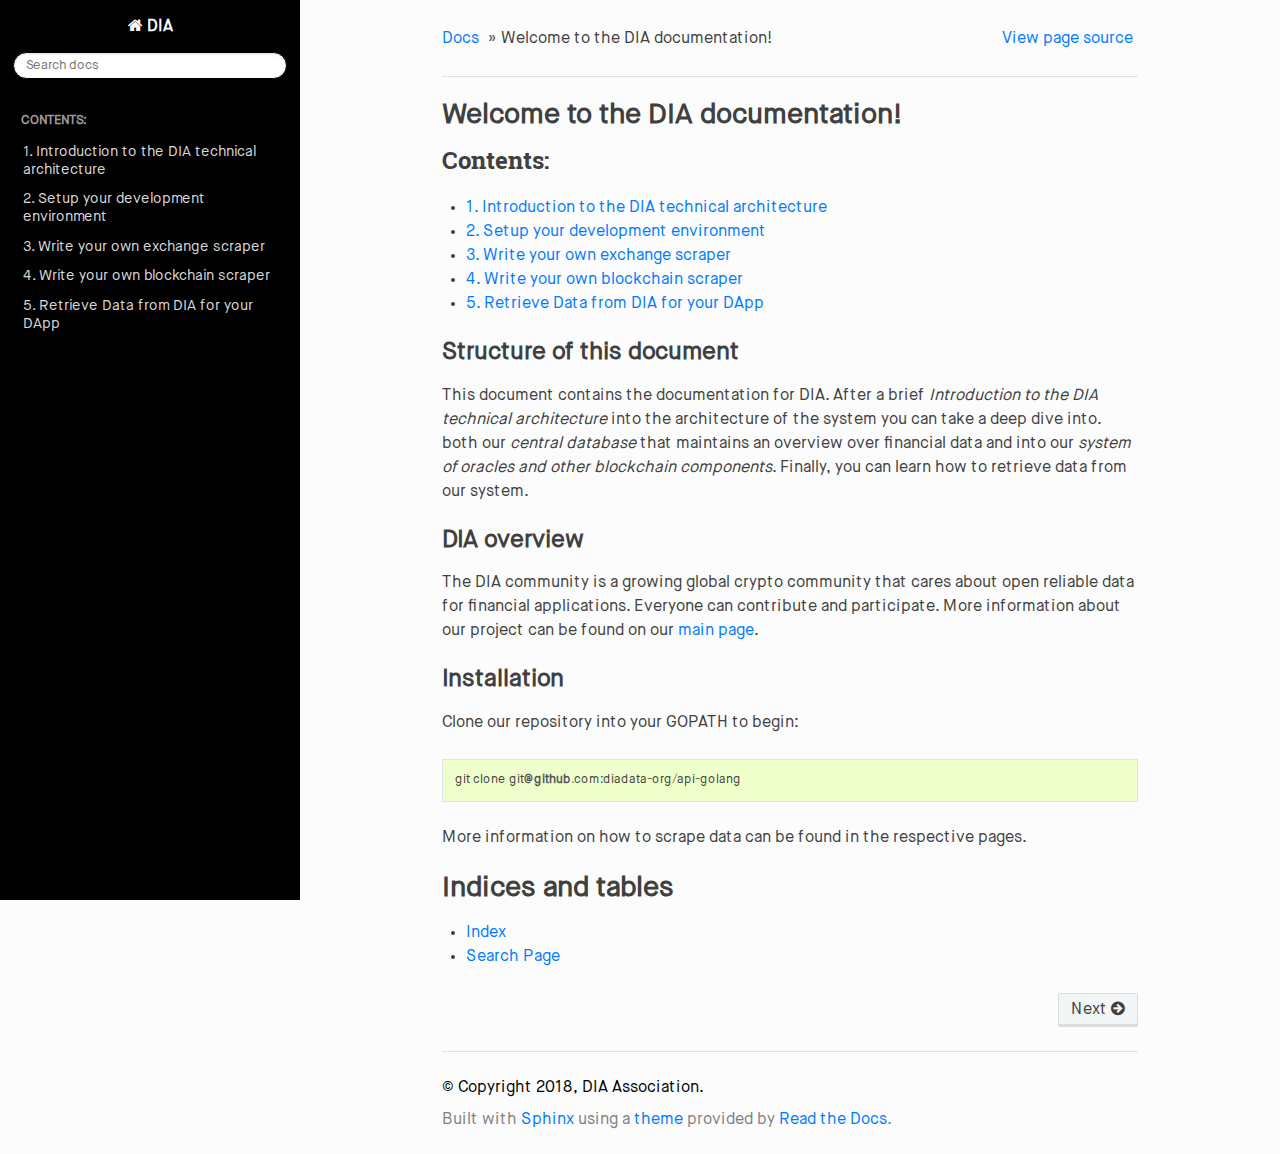
==== commit b3d0bf01: "- Fixed error while command "make html" - Fixed incorrect route to dia.css file while "make html"" ====
--- a/_build/html/index.html
+++ b/_build/html/index.html
@@ -26,7 +26,7 @@
 
   <link rel="stylesheet" href="_static/css/theme.css" type="text/css" />
   <link rel="stylesheet" href="_static/pygments.css" type="text/css" />
-  <link rel="stylesheet" href="_static/dia.css" type="text/css" />
+  <link rel="stylesheet" href="_static/css/dia.css" type="text/css" />
     <link rel="index" title="Index" href="genindex.html" />
     <link rel="search" title="Search" href="search.html" />
     <link rel="next" title="1. Introduction to the DIA technical architecture" href="intro.html" /> 
--- a/_build/html/_static/css/theme.css
+++ b/_build/html/_static/css/theme.css
@@ -1,6 +1,6 @@
-/* sphinx_rtd_theme version 0.4.0 | MIT license */
-/* Built 20180606 11:06 */
+/* sphinx_rtd_theme version 0.4.1 | MIT license */
+/* Built 20180727 10:07 */
 *{-webkit-box-sizing:border-box;-moz-box-sizing:border-box;box-sizing:border-box}article,aside,details,figcaption,figure,footer,header,hgroup,nav,section{display:block}audio,canvas,video{display:inline-block;*display:inline;*zoom:1}audio:not([controls]){display:none}[hidden]{display:none}*{-webkit-box-sizing:border-box;-moz-box-sizing:border-box;box-sizing:border-box}html{font-size:100%;-webkit-text-size-adjust:100%;-ms-text-size-adjust:100%}body{margin:0}a:hover,a:active{outline:0}abbr[title]{border-bottom:1px dotted}b,strong{font-weight:bold}blockquote{margin:0}dfn{font-style:italic}ins{background:#ff9;color:#000;text-decoration:none}mark{background:#ff0;color:#000;font-style:italic;font-weight:bold}pre,code,.rst-content tt,.rst-content code,kbd,samp{font-family:monospace,serif;_font-family:"courier new",monospace;font-size:1em}pre{white-space:pre}q{quotes:none}q:before,q:after{content:"";content:none}small{font-size:85%}sub,sup{font-size:75%;line-height:0;position:relative;vertical-align:baseline}sup{top:-0.5em}sub{bottom:-0.25em}ul,ol,dl{margin:0;padding:0;list-style:none;list-style-image:none}li{list-style:none}dd{margin:0}img{border:0;-ms-interpolation-mode:bicubic;vertical-align:middle;max-width:100%}svg:not(:root){overflow:hidden}figure{margin:0}form{margin:0}fieldset{border:0;margin:0;padding:0}label{cursor:pointer}legend{border:0;*margin-left:-7px;padding:0;white-space:normal}button,input,select,textarea{font-size:100%;margin:0;vertical-align:baseline;*vertical-align:middle}button,input{line-height:normal}button,input[type="button"],input[type="reset"],input[type="submit"]{cursor:pointer;-webkit-appearance:button;*overflow:visible}button[disabled],input[disabled]{cursor:default}input[type="checkbox"],input[type="radio"]{box-sizing:border-box;padding:0;*width:13px;*height:13px}input[type="search"]{-webkit-appearance:textfield;-moz-box-sizing:content-box;-webkit-box-sizing:content-box;box-sizing:content-box}input[type="search"]::-webkit-search-decoration,input[type="search"]::-webkit-search-cancel-button{-webkit-appearance:none}button::-moz-focus-inner,input::-moz-focus-inner{border:0;padding:0}textarea{overflow:auto;vertical-align:top;resize:vertical}table{border-collapse:collapse;border-spacing:0}td{vertical-align:top}.chromeframe{margin:.2em 0;background:#ccc;color:#000;padding:.2em 0}.ir{display:block;border:0;text-indent:-999em;overflow:hidden;background-color:transparent;background-repeat:no-repeat;text-align:left;direction:ltr;*line-height:0}.ir br{display:none}.hidden{display:none !important;visibility:hidden}.visuallyhidden{border:0;clip:rect(0 0 0 0);height:1px;margin:-1px;overflow:hidden;padding:0;position:absolute;width:1px}.visuallyhidden.focusable:active,.visuallyhidden.focusable:focus{clip:auto;height:auto;margin:0;overflow:visible;position:static;width:auto}.invisible{visibility:hidden}.relative{position:relative}big,small{font-size:100%}@media print{html,body,section{background:none !important}*{box-shadow:none !important;text-shadow:none !important;filter:none !important;-ms-filter:none !important}a,a:visited{text-decoration:underline}.ir a:after,a[href^="javascript:"]:after,a[href^="#"]:after{content:""}pre,blockquote{page-break-inside:avoid}thead{display:table-header-group}tr,img{page-break-inside:avoid}img{max-width:100% !important}@page{margin:.5cm}p,h2,.rst-content .toctree-wrapper p.caption,h3{orphans:3;widows:3}h2,.rst-content .toctree-wrapper p.caption,h3{page-break-after:avoid}}.fa:before,.wy-menu-vertical li span.toctree-expand:before,.wy-menu-vertical li.on a span.toctree-expand:before,.wy-menu-vertical li.current>a span.toctree-expand:before,.rst-content .admonition-title:before,.rst-content h1 .headerlink:before,.rst-content h2 .headerlink:before,.rst-content h3 .headerlink:before,.rst-content h4 .headerlink:before,.rst-content h5 .headerlink:before,.rst-content h6 .headerlink:before,.rst-content dl dt .headerlink:before,.rst-content p.caption .headerlink:before,.rst-content table>caption .headerlink:before,.rst-content tt.download span:first-child:before,.rst-content code.download span:first-child:before,.icon:before,.wy-dropdown .caret:before,.wy-inline-validate.wy-inline-validate-success .wy-input-context:before,.wy-inline-validate.wy-inline-validate-danger .wy-input-context:before,.wy-inline-validate.wy-inline-validate-warning .wy-input-context:before,.wy-inline-validate.wy-inline-validate-info .wy-input-context:before,.wy-alert,.rst-content .note,.rst-content .attention,.rst-content .caution,.rst-content .danger,.rst-content .error,.rst-content .hint,.rst-content .important,.rst-content .tip,.rst-content .warning,.rst-content .seealso,.rst-content .admonition-todo,.rst-content .admonition,.btn,input[type="text"],input[type="password"],input[type="email"],input[type="url"],input[type="date"],input[type="month"],input[type="time"],input[type="datetime"],input[type="datetime-local"],input[type="week"],input[type="number"],input[type="search"],input[type="tel"],input[type="color"],select,textarea,.wy-menu-vertical li.on a,.wy-menu-vertical li.current>a,.wy-side-nav-search>a,.wy-side-nav-search .wy-dropdown>a,.wy-nav-top a{-webkit-font-smoothing:antialiased}.clearfix{*zoom:1}.clearfix:before,.clearfix:after{display:table;content:""}.clearfix:after{clear:both}/*!
  *  Font Awesome 4.7.0 by @davegandy - http://fontawesome.io - @fontawesome
  *  License - http://fontawesome.io/license (Font: SIL OFL 1.1, CSS: MIT License)
- */@font-face{font-family:'FontAwesome';src:url("../fonts/fontawesome-webfont.eot?v=4.7.0");src:url("../fonts/fontawesome-webfont.eot?#iefix&v=4.7.0") format("embedded-opentype"),url("../fonts/fontawesome-webfont.woff2?v=4.7.0") format("woff2"),url("../fonts/fontawesome-webfont.woff?v=4.7.0") format("woff"),url("../fonts/fontawesome-webfont.ttf?v=4.7.0") format("truetype"),url("../fonts/fontawesome-webfont.svg?v=4.7.0#fontawesomeregular") format("svg");font-weight:normal;font-style:normal}.fa,.wy-menu-vertical li span.toctree-expand,.wy-menu-vertical li.on a span.toctree-expand,.wy-menu-vertical li.current>a span.toctree-expand,.rst-content .admonition-title,.rst-content h1 .headerlink,.rst-content h2 .headerlink,.rst-content h3 .headerlink,.rst-content h4 .headerlink,.rst-content h5 .headerlink,.rst-content h6 .headerlink,.rst-content dl dt .headerlink,.rst-content p.caption .headerlink,.rst-content table>caption .headerlink,.rst-content tt.download span:first-child,.rst-content code.download span:first-child,.icon{display:inline-block;font:normal normal normal 14px/1 FontAwesome;font-size:inherit;text-rendering:auto;-webkit-font-smoothing:antialiased;-moz-osx-font-smoothing:grayscale}.fa-lg{font-size:1.3333333333em;line-height:.75em;vertical-align:-15%}.fa-2x{font-size:2em}.fa-3x{font-size:3em}.fa-4x{font-size:4em}.fa-5x{font-size:5em}.fa-fw{width:1.2857142857em;text-align:center}.fa-ul{padding-left:0;margin-left:2.1428571429em;list-style-type:none}.fa-ul>li{position:relative}.fa-li{position:absolute;left:-2.1428571429em;width:2.1428571429em;top:.1428571429em;text-align:center}.fa-li.fa-lg{left:-1.8571428571em}.fa-border{padding:.2em .25em .15em;border:solid 0.08em #eee;border-radius:.1em}.fa-pull-left{float:left}.fa-pull-right{float:right}.fa.fa-pull-left,.wy-menu-vertical li span.fa-pull-left.toctree-expand,.wy-menu-vertical li.on a span.fa-pull-left.toctree-expand,.wy-menu-vertical li.current>a span.fa-pull-left.toctree-expand,.rst-content .fa-pull-left.admonition-title,.rst-content h1 .fa-pull-left.headerlink,.rst-content h2 .fa-pull-left.headerlink,.rst-content h3 .fa-pull-left.headerlink,.rst-content h4 .fa-pull-left.headerlink,.rst-content h5 .fa-pull-left.headerlink,.rst-content h6 .fa-pull-left.headerlink,.rst-content dl dt .fa-pull-left.headerlink,.rst-content p.caption .fa-pull-left.headerlink,.rst-content table>caption .fa-pull-left.headerlink,.rst-content tt.download span.fa-pull-left:first-child,.rst-content code.download span.fa-pull-left:first-child,.fa-pull-left.icon{margin-right:.3em}.fa.fa-pull-right,.wy-menu-vertical li span.fa-pull-right.toctree-expand,.wy-menu-vertical li.on a span.fa-pull-right.toctree-expand,.wy-menu-vertical li.current>a span.fa-pull-right.toctree-expand,.rst-content .fa-pull-right.admonition-title,.rst-content h1 .fa-pull-right.headerlink,.rst-content h2 .fa-pull-right.headerlink,.rst-content h3 .fa-pull-right.headerlink,.rst-content h4 .fa-pull-right.headerlink,.rst-content h5 .fa-pull-right.headerlink,.rst-content h6 .fa-pull-right.headerlink,.rst-content dl dt .fa-pull-right.headerlink,.rst-content p.caption .fa-pull-right.headerlink,.rst-content table>caption .fa-pull-right.headerlink,.rst-content tt.download span.fa-pull-right:first-child,.rst-content code.download span.fa-pull-right:first-child,.fa-pull-right.icon{margin-left:.3em}.pull-right{float:right}.pull-left{float:left}.fa.pull-left,.wy-menu-vertical li span.pull-left.toctree-expand,.wy-menu-vertical li.on a span.pull-left.toctree-expand,.wy-menu-vertical li.current>a span.pull-left.toctree-expand,.rst-content .pull-left.admonition-title,.rst-content h1 .pull-left.headerlink,.rst-content h2 .pull-left.headerlink,.rst-content h3 .pull-left.headerlink,.rst-content h4 .pull-left.headerlink,.rst-content h5 .pull-left.headerlink,.rst-content h6 .pull-left.headerlink,.rst-content dl dt .pull-left.headerlink,.rst-content p.caption .pull-left.headerlink,.rst-content table>caption .pull-left.headerlink,.rst-content tt.download span.pull-left:first-child,.rst-content code.download span.pull-left:first-child,.pull-left.icon{margin-right:.3em}.fa.pull-right,.wy-menu-vertical li span.pull-right.toctree-expand,.wy-menu-vertical li.on a span.pull-right.toctree-expand,.wy-menu-vertical li.current>a span.pull-right.toctree-expand,.rst-content .pull-right.admonition-title,.rst-content h1 .pull-right.headerlink,.rst-content h2 .pull-right.headerlink,.rst-content h3 .pull-right.headerlink,.rst-content h4 .pull-right.headerlink,.rst-content h5 .pull-right.headerlink,.rst-content h6 .pull-right.headerlink,.rst-content dl dt .pull-right.headerlink,.rst-content p.caption .pull-right.headerlink,.rst-content table>caption .pull-right.headerlink,.rst-content tt.download span.pull-right:first-child,.rst-content code.download span.pull-right:first-child,.pull-right.icon{margin-left:.3em}.fa-spin{-webkit-animation:fa-spin 2s infinite linear;animation:fa-spin 2s infinite linear}.fa-pulse{-webkit-animation:fa-spin 1s infinite steps(8);animation:fa-spin 1s infinite steps(8)}@-webkit-keyframes fa-spin{0%{-webkit-transform:rotate(0deg);transform:rotate(0deg)}100%{-webkit-transform:rotate(359deg);transform:rotate(359deg)}}@keyframes fa-spin{0%{-webkit-transform:rotate(0deg);transform:rotate(0deg)}100%{-webkit-transform:rotate(359deg);transform:rotate(359deg)}}.fa-rotate-90{-ms-filter:"progid:DXImageTransform.Microsoft.BasicImage(rotation=1)";-webkit-transform:rotate(90deg);-ms-transform:rotate(90deg);transform:rotate(90deg)}.fa-rotate-180{-ms-filter:"progid:DXImageTransform.Microsoft.BasicImage(rotation=2)";-webkit-transform:rotate(180deg);-ms-transform:rotate(180deg);transform:rotate(180deg)}.fa-rotate-270{-ms-filter:"progid:DXImageTransform.Microsoft.BasicImage(rotation=3)";-webkit-transform:rotate(270deg);-ms-transform:rotate(270deg);transform:rotate(270deg)}.fa-flip-horizontal{-ms-filter:"progid:DXImageTransform.Microsoft.BasicImage(rotation=0, mirror=1)";-webkit-transform:scale(-1, 1);-ms-transform:scale(-1, 1);transform:scale(-1, 1)}.fa-flip-vertical{-ms-filter:"progid:DXImageTransform.Microsoft.BasicImage(rotation=2, mirror=1)";-webkit-transform:scale(1, -1);-ms-transform:scale(1, -1);transform:scale(1, -1)}:root .fa-rotate-90,:root .fa-rotate-180,:root .fa-rotate-270,:root .fa-flip-horizontal,:root .fa-flip-vertical{filter:none}.fa-stack{position:relative;display:inline-block;width:2em;height:2em;line-height:2em;vertical-align:middle}.fa-stack-1x,.fa-stack-2x{position:absolute;left:0;width:100%;text-align:center}.fa-stack-1x{line-height:inherit}.fa-stack-2x{font-size:2em}.fa-inverse{color:#fff}.fa-glass:before{content:""}.fa-music:before{content:""}.fa-search:before,.icon-search:before{content:""}.fa-envelope-o:before{content:""}.fa-heart:before{content:""}.fa-star:before{content:""}.fa-star-o:before{content:""}.fa-user:before{content:""}.fa-film:before{content:""}.fa-th-large:before{content:""}.fa-th:before{content:""}.fa-th-list:before{content:""}.fa-check:before{content:""}.fa-remove:before,.fa-close:before,.fa-times:before{content:""}.fa-search-plus:before{content:""}.fa-search-minus:before{content:""}.fa-power-off:before{content:""}.fa-signal:before{content:""}.fa-gear:before,.fa-cog:before{content:""}.fa-trash-o:before{content:""}.fa-home:before,.icon-home:before{content:""}.fa-file-o:before{content:""}.fa-clock-o:before{content:""}.fa-road:before{content:""}.fa-download:before,.rst-content tt.download span:first-child:before,.rst-content code.download span:first-child:before{content:""}.fa-arrow-circle-o-down:before{content:""}.fa-arrow-circle-o-up:before{content:""}.fa-inbox:before{content:""}.fa-play-circle-o:before{content:""}.fa-rotate-right:before,.fa-repeat:before{content:""}.fa-refresh:before{content:""}.fa-list-alt:before{content:""}.fa-lock:before{content:""}.fa-flag:before{content:""}.fa-headphones:before{content:""}.fa-volume-off:before{content:""}.fa-volume-down:before{content:""}.fa-volume-up:before{content:""}.fa-qrcode:before{content:""}.fa-barcode:before{content:""}.fa-tag:before{content:""}.fa-tags:before{content:""}.fa-book:before,.icon-book:before{content:""}.fa-bookmark:before{content:""}.fa-print:before{content:""}.fa-camera:before{content:""}.fa-font:before{content:""}.fa-bold:before{content:""}.fa-italic:before{content:""}.fa-text-height:before{content:""}.fa-text-width:before{content:""}.fa-align-left:before{content:""}.fa-align-center:before{content:""}.fa-align-right:before{content:""}.fa-align-justify:before{content:""}.fa-list:before{content:""}.fa-dedent:before,.fa-outdent:before{content:""}.fa-indent:before{content:""}.fa-video-camera:before{content:""}.fa-photo:before,.fa-image:before,.fa-picture-o:before{content:""}.fa-pencil:before{content:""}.fa-map-marker:before{content:""}.fa-adjust:before{content:""}.fa-tint:before{content:""}.fa-edit:before,.fa-pencil-square-o:before{content:""}.fa-share-square-o:before{content:""}.fa-check-square-o:before{content:""}.fa-arrows:before{content:""}.fa-step-backward:before{content:""}.fa-fast-backward:before{content:""}.fa-backward:before{content:""}.fa-play:before{content:""}.fa-pause:before{content:""}.fa-stop:before{content:""}.fa-forward:before{content:""}.fa-fast-forward:before{content:""}.fa-step-forward:before{content:""}.fa-eject:before{content:""}.fa-chevron-left:before{content:""}.fa-chevron-right:before{content:""}.fa-plus-circle:before{content:""}.fa-minus-circle:before{content:""}.fa-times-circle:before,.wy-inline-validate.wy-inline-validate-danger .wy-input-context:before{content:""}.fa-check-circle:before,.wy-inline-validate.wy-inline-validate-success .wy-input-context:before{content:""}.fa-question-circle:before{content:""}.fa-info-circle:before{content:""}.fa-crosshairs:before{content:""}.fa-times-circle-o:before{content:""}.fa-check-circle-o:before{content:""}.fa-ban:before{content:""}.fa-arrow-left:before{content:""}.fa-arrow-right:before{content:""}.fa-arrow-up:before{content:""}.fa-arrow-down:before{content:""}.fa-mail-forward:before,.fa-share:before{content:""}.fa-expand:before{content:""}.fa-compress:before{content:""}.fa-plus:before{content:""}.fa-minus:before{content:""}.fa-asterisk:before{content:""}.fa-exclamation-circle:before,.wy-inline-validate.wy-inline-validate-warning .wy-input-context:before,.wy-inline-validate.wy-inline-validate-info .wy-input-context:before,.rst-content .admonition-title:before{content:""}.fa-gift:before{content:""}.fa-leaf:before{content:""}.fa-fire:before,.icon-fire:before{content:""}.fa-eye:before{content:""}.fa-eye-slash:before{content:""}.fa-warning:before,.fa-exclamation-triangle:before{content:""}.fa-plane:before{content:""}.fa-calendar:before{content:""}.fa-random:before{content:""}.fa-comment:before{content:""}.fa-magnet:before{content:""}.fa-chevron-up:before{content:""}.fa-chevron-down:before{content:""}.fa-retweet:before{content:""}.fa-shopping-cart:before{content:""}.fa-folder:before{content:""}.fa-folder-open:before{content:""}.fa-arrows-v:before{content:""}.fa-arrows-h:before{content:""}.fa-bar-chart-o:before,.fa-bar-chart:before{content:""}.fa-twitter-square:before{content:""}.fa-facebook-square:before{content:""}.fa-camera-retro:before{content:""}.fa-key:before{content:""}.fa-gears:before,.fa-cogs:before{content:""}.fa-comments:before{content:""}.fa-thumbs-o-up:before{content:""}.fa-thumbs-o-down:before{content:""}.fa-star-half:before{content:""}.fa-heart-o:before{content:""}.fa-sign-out:before{content:""}.fa-linkedin-square:before{content:""}.fa-thumb-tack:before{content:""}.fa-external-link:before{content:""}.fa-sign-in:before{content:""}.fa-trophy:before{content:""}.fa-github-square:before{content:""}.fa-upload:before{content:""}.fa-lemon-o:before{content:""}.fa-phone:before{content:""}.fa-square-o:before{content:""}.fa-bookmark-o:before{content:""}.fa-phone-square:before{content:""}.fa-twitter:before{content:""}.fa-facebook-f:before,.fa-facebook:before{content:""}.fa-github:before,.icon-github:before{content:""}.fa-unlock:before{content:""}.fa-credit-card:before{content:""}.fa-feed:before,.fa-rss:before{content:""}.fa-hdd-o:before{content:""}.fa-bullhorn:before{content:""}.fa-bell:before{content:""}.fa-certificate:before{content:""}.fa-hand-o-right:before{content:""}.fa-hand-o-left:before{content:""}.fa-hand-o-up:before{content:""}.fa-hand-o-down:before{content:""}.fa-arrow-circle-left:before,.icon-circle-arrow-left:before{content:""}.fa-arrow-circle-right:before,.icon-circle-arrow-right:before{content:""}.fa-arrow-circle-up:before{content:""}.fa-arrow-circle-down:before{content:""}.fa-globe:before{content:""}.fa-wrench:before{content:""}.fa-tasks:before{content:""}.fa-filter:before{content:""}.fa-briefcase:before{content:""}.fa-arrows-alt:before{content:""}.fa-group:before,.fa-users:before{content:""}.fa-chain:before,.fa-link:before,.icon-link:before{content:""}.fa-cloud:before{content:""}.fa-flask:before{content:""}.fa-cut:before,.fa-scissors:before{content:""}.fa-copy:before,.fa-files-o:before{content:""}.fa-paperclip:before{content:""}.fa-save:before,.fa-floppy-o:before{content:""}.fa-square:before{content:""}.fa-navicon:before,.fa-reorder:before,.fa-bars:before{content:""}.fa-list-ul:before{content:""}.fa-list-ol:before{content:""}.fa-strikethrough:before{content:""}.fa-underline:before{content:""}.fa-table:before{content:""}.fa-magic:before{content:""}.fa-truck:before{content:""}.fa-pinterest:before{content:""}.fa-pinterest-square:before{content:""}.fa-google-plus-square:before{content:""}.fa-google-plus:before{content:""}.fa-money:before{content:""}.fa-caret-down:before,.wy-dropdown .caret:before,.icon-caret-down:before{content:""}.fa-caret-up:before{content:""}.fa-caret-left:before{content:""}.fa-caret-right:before{content:""}.fa-columns:before{content:""}.fa-unsorted:before,.fa-sort:before{content:""}.fa-sort-down:before,.fa-sort-desc:before{content:""}.fa-sort-up:before,.fa-sort-asc:before{content:""}.fa-envelope:before{content:""}.fa-linkedin:before{content:""}.fa-rotate-left:before,.fa-undo:before{content:""}.fa-legal:before,.fa-gavel:before{content:""}.fa-dashboard:before,.fa-tachometer:before{content:""}.fa-comment-o:before{content:""}.fa-comments-o:before{content:""}.fa-flash:before,.fa-bolt:before{content:""}.fa-sitemap:before{content:""}.fa-umbrella:before{content:""}.fa-paste:before,.fa-clipboard:before{content:""}.fa-lightbulb-o:before{content:""}.fa-exchange:before{content:""}.fa-cloud-download:before{content:""}.fa-cloud-upload:before{content:""}.fa-user-md:before{content:""}.fa-stethoscope:before{content:""}.fa-suitcase:before{content:""}.fa-bell-o:before{content:""}.fa-coffee:before{content:""}.fa-cutlery:before{content:""}.fa-file-text-o:before{content:""}.fa-building-o:before{content:""}.fa-hospital-o:before{content:""}.fa-ambulance:before{content:""}.fa-medkit:before{content:""}.fa-fighter-jet:before{content:""}.fa-beer:before{content:""}.fa-h-square:before{content:""}.fa-plus-square:before{content:""}.fa-angle-double-left:before{content:""}.fa-angle-double-right:before{content:""}.fa-angle-double-up:before{content:""}.fa-angle-double-down:before{content:""}.fa-angle-left:before{content:""}.fa-angle-right:before{content:""}.fa-angle-up:before{content:""}.fa-angle-down:before{content:""}.fa-desktop:before{content:""}.fa-laptop:before{content:""}.fa-tablet:before{content:""}.fa-mobile-phone:before,.fa-mobile:before{content:""}.fa-circle-o:before{content:""}.fa-quote-left:before{content:""}.fa-quote-right:before{content:""}.fa-spinner:before{content:""}.fa-circle:before{content:""}.fa-mail-reply:before,.fa-reply:before{content:""}.fa-github-alt:before{content:""}.fa-folder-o:before{content:""}.fa-folder-open-o:before{content:""}.fa-smile-o:before{content:""}.fa-frown-o:before{content:""}.fa-meh-o:before{content:""}.fa-gamepad:before{content:""}.fa-keyboard-o:before{content:""}.fa-flag-o:before{content:""}.fa-flag-checkered:before{content:""}.fa-terminal:before{content:""}.fa-code:before{content:""}.fa-mail-reply-all:before,.fa-reply-all:before{content:""}.fa-star-half-empty:before,.fa-star-half-full:before,.fa-star-half-o:before{content:""}.fa-location-arrow:before{content:""}.fa-crop:before{content:""}.fa-code-fork:before{content:""}.fa-unlink:before,.fa-chain-broken:before{content:""}.fa-question:before{content:""}.fa-info:before{content:""}.fa-exclamation:before{content:""}.fa-superscript:before{content:""}.fa-subscript:before{content:""}.fa-eraser:before{content:""}.fa-puzzle-piece:before{content:""}.fa-microphone:before{content:""}.fa-microphone-slash:before{content:""}.fa-shield:before{content:""}.fa-calendar-o:before{content:""}.fa-fire-extinguisher:before{content:""}.fa-rocket:before{content:""}.fa-maxcdn:before{content:""}.fa-chevron-circle-left:before{content:""}.fa-chevron-circle-right:before{content:""}.fa-chevron-circle-up:before{content:""}.fa-chevron-circle-down:before{content:""}.fa-html5:before{content:""}.fa-css3:before{content:""}.fa-anchor:before{content:""}.fa-unlock-alt:before{content:""}.fa-bullseye:before{content:""}.fa-ellipsis-h:before{content:""}.fa-ellipsis-v:before{content:""}.fa-rss-square:before{content:""}.fa-play-circle:before{content:""}.fa-ticket:before{content:""}.fa-minus-square:before{content:""}.fa-minus-square-o:before,.wy-menu-vertical li.on a span.toctree-expand:before,.wy-menu-vertical li.current>a span.toctree-expand:before{content:""}.fa-level-up:before{content:""}.fa-level-down:before{content:""}.fa-check-square:before{content:""}.fa-pencil-square:before{content:""}.fa-external-link-square:before{content:""}.fa-share-square:before{content:""}.fa-compass:before{content:""}.fa-toggle-down:before,.fa-caret-square-o-down:before{content:""}.fa-toggle-up:before,.fa-caret-square-o-up:before{content:""}.fa-toggle-right:before,.fa-caret-square-o-right:before{content:""}.fa-euro:before,.fa-eur:before{content:""}.fa-gbp:before{content:""}.fa-dollar:before,.fa-usd:before{content:""}.fa-rupee:before,.fa-inr:before{content:""}.fa-cny:before,.fa-rmb:before,.fa-yen:before,.fa-jpy:before{content:""}.fa-ruble:before,.fa-rouble:before,.fa-rub:before{content:""}.fa-won:before,.fa-krw:before{content:""}.fa-bitcoin:before,.fa-btc:before{content:""}.fa-file:before{content:""}.fa-file-text:before{content:""}.fa-sort-alpha-asc:before{content:""}.fa-sort-alpha-desc:before{content:""}.fa-sort-amount-asc:before{content:""}.fa-sort-amount-desc:before{content:""}.fa-sort-numeric-asc:before{content:""}.fa-sort-numeric-desc:before{content:""}.fa-thumbs-up:before{content:""}.fa-thumbs-down:before{content:""}.fa-youtube-square:before{content:""}.fa-youtube:before{content:""}.fa-xing:before{content:""}.fa-xing-square:before{content:""}.fa-youtube-play:before{content:""}.fa-dropbox:before{content:""}.fa-stack-overflow:before{content:""}.fa-instagram:before{content:""}.fa-flickr:before{content:""}.fa-adn:before{content:""}.fa-bitbucket:before,.icon-bitbucket:before{content:""}.fa-bitbucket-square:before{content:""}.fa-tumblr:before{content:""}.fa-tumblr-square:before{content:""}.fa-long-arrow-down:before{content:""}.fa-long-arrow-up:before{content:""}.fa-long-arrow-left:before{content:""}.fa-long-arrow-right:before{content:""}.fa-apple:before{content:""}.fa-windows:before{content:""}.fa-android:before{content:""}.fa-linux:before{content:""}.fa-dribbble:before{content:""}.fa-skype:before{content:""}.fa-foursquare:before{content:""}.fa-trello:before{content:""}.fa-female:before{content:""}.fa-male:before{content:""}.fa-gittip:before,.fa-gratipay:before{content:""}.fa-sun-o:before{content:""}.fa-moon-o:before{content:""}.fa-archive:before{content:""}.fa-bug:before{content:""}.fa-vk:before{content:""}.fa-weibo:before{content:""}.fa-renren:before{content:""}.fa-pagelines:before{content:""}.fa-stack-exchange:before{content:""}.fa-arrow-circle-o-right:before{content:""}.fa-arrow-circle-o-left:before{content:""}.fa-toggle-left:before,.fa-caret-square-o-left:before{content:""}.fa-dot-circle-o:before{content:""}.fa-wheelchair:before{content:""}.fa-vimeo-square:before{content:""}.fa-turkish-lira:before,.fa-try:before{content:""}.fa-plus-square-o:before,.wy-menu-vertical li span.toctree-expand:before{content:""}.fa-space-shuttle:before{content:""}.fa-slack:before{content:""}.fa-envelope-square:before{content:""}.fa-wordpress:before{content:""}.fa-openid:before{content:""}.fa-institution:before,.fa-bank:before,.fa-university:before{content:""}.fa-mortar-board:before,.fa-graduation-cap:before{content:""}.fa-yahoo:before{content:""}.fa-google:before{content:""}.fa-reddit:before{content:""}.fa-reddit-square:before{content:""}.fa-stumbleupon-circle:before{content:""}.fa-stumbleupon:before{content:""}.fa-delicious:before{content:""}.fa-digg:before{content:""}.fa-pied-piper-pp:before{content:""}.fa-pied-piper-alt:before{content:""}.fa-drupal:before{content:""}.fa-joomla:before{content:""}.fa-language:before{content:""}.fa-fax:before{content:""}.fa-building:before{content:""}.fa-child:before{content:""}.fa-paw:before{content:""}.fa-spoon:before{content:""}.fa-cube:before{content:""}.fa-cubes:before{content:""}.fa-behance:before{content:""}.fa-behance-square:before{content:""}.fa-steam:before{content:""}.fa-steam-square:before{content:""}.fa-recycle:before{content:""}.fa-automobile:before,.fa-car:before{content:""}.fa-cab:before,.fa-taxi:before{content:""}.fa-tree:before{content:""}.fa-spotify:before{content:""}.fa-deviantart:before{content:""}.fa-soundcloud:before{content:""}.fa-database:before{content:""}.fa-file-pdf-o:before{content:""}.fa-file-word-o:before{content:""}.fa-file-excel-o:before{content:""}.fa-file-powerpoint-o:before{content:""}.fa-file-photo-o:before,.fa-file-picture-o:before,.fa-file-image-o:before{content:""}.fa-file-zip-o:before,.fa-file-archive-o:before{content:""}.fa-file-sound-o:before,.fa-file-audio-o:before{content:""}.fa-file-movie-o:before,.fa-file-video-o:before{content:""}.fa-file-code-o:before{content:""}.fa-vine:before{content:""}.fa-codepen:before{content:""}.fa-jsfiddle:before{content:""}.fa-life-bouy:before,.fa-life-buoy:before,.fa-life-saver:before,.fa-support:before,.fa-life-ring:before{content:""}.fa-circle-o-notch:before{content:""}.fa-ra:before,.fa-resistance:before,.fa-rebel:before{content:""}.fa-ge:before,.fa-empire:before{content:""}.fa-git-square:before{content:""}.fa-git:before{content:""}.fa-y-combinator-square:before,.fa-yc-square:before,.fa-hacker-news:before{content:""}.fa-tencent-weibo:before{content:""}.fa-qq:before{content:""}.fa-wechat:before,.fa-weixin:before{content:""}.fa-send:before,.fa-paper-plane:before{content:""}.fa-send-o:before,.fa-paper-plane-o:before{content:""}.fa-history:before{content:""}.fa-circle-thin:before{content:""}.fa-header:before{content:""}.fa-paragraph:before{content:""}.fa-sliders:before{content:""}.fa-share-alt:before{content:""}.fa-share-alt-square:before{content:""}.fa-bomb:before{content:""}.fa-soccer-ball-o:before,.fa-futbol-o:before{content:""}.fa-tty:before{content:""}.fa-binoculars:before{content:""}.fa-plug:before{content:""}.fa-slideshare:before{content:""}.fa-twitch:before{content:""}.fa-yelp:before{content:""}.fa-newspaper-o:before{content:""}.fa-wifi:before{content:""}.fa-calculator:before{content:""}.fa-paypal:before{content:""}.fa-google-wallet:before{content:""}.fa-cc-visa:before{content:""}.fa-cc-mastercard:before{content:""}.fa-cc-discover:before{content:""}.fa-cc-amex:before{content:""}.fa-cc-paypal:before{content:""}.fa-cc-stripe:before{content:""}.fa-bell-slash:before{content:""}.fa-bell-slash-o:before{content:""}.fa-trash:before{content:""}.fa-copyright:before{content:""}.fa-at:before{content:""}.fa-eyedropper:before{content:""}.fa-paint-brush:before{content:""}.fa-birthday-cake:before{content:""}.fa-area-chart:before{content:""}.fa-pie-chart:before{content:""}.fa-line-chart:before{content:""}.fa-lastfm:before{content:""}.fa-lastfm-square:before{content:""}.fa-toggle-off:before{content:""}.fa-toggle-on:before{content:""}.fa-bicycle:before{content:""}.fa-bus:before{content:""}.fa-ioxhost:before{content:""}.fa-angellist:before{content:""}.fa-cc:before{content:""}.fa-shekel:before,.fa-sheqel:before,.fa-ils:before{content:""}.fa-meanpath:before{content:""}.fa-buysellads:before{content:""}.fa-connectdevelop:before{content:""}.fa-dashcube:before{content:""}.fa-forumbee:before{content:""}.fa-leanpub:before{content:""}.fa-sellsy:before{content:""}.fa-shirtsinbulk:before{content:""}.fa-simplybuilt:before{content:""}.fa-skyatlas:before{content:""}.fa-cart-plus:before{content:""}.fa-cart-arrow-down:before{content:""}.fa-diamond:before{content:""}.fa-ship:before{content:""}.fa-user-secret:before{content:""}.fa-motorcycle:before{content:""}.fa-street-view:before{content:""}.fa-heartbeat:before{content:""}.fa-venus:before{content:""}.fa-mars:before{content:""}.fa-mercury:before{content:""}.fa-intersex:before,.fa-transgender:before{content:""}.fa-transgender-alt:before{content:""}.fa-venus-double:before{content:""}.fa-mars-double:before{content:""}.fa-venus-mars:before{content:""}.fa-mars-stroke:before{content:""}.fa-mars-stroke-v:before{content:""}.fa-mars-stroke-h:before{content:""}.fa-neuter:before{content:""}.fa-genderless:before{content:""}.fa-facebook-official:before{content:""}.fa-pinterest-p:before{content:""}.fa-whatsapp:before{content:""}.fa-server:before{content:""}.fa-user-plus:before{content:""}.fa-user-times:before{content:""}.fa-hotel:before,.fa-bed:before{content:""}.fa-viacoin:before{content:""}.fa-train:before{content:""}.fa-subway:before{content:""}.fa-medium:before{content:""}.fa-yc:before,.fa-y-combinator:before{content:""}.fa-optin-monster:before{content:""}.fa-opencart:before{content:""}.fa-expeditedssl:before{content:""}.fa-battery-4:before,.fa-battery:before,.fa-battery-full:before{content:""}.fa-battery-3:before,.fa-battery-three-quarters:before{content:""}.fa-battery-2:before,.fa-battery-half:before{content:""}.fa-battery-1:before,.fa-battery-quarter:before{content:""}.fa-battery-0:before,.fa-battery-empty:before{content:""}.fa-mouse-pointer:before{content:""}.fa-i-cursor:before{content:""}.fa-object-group:before{content:""}.fa-object-ungroup:before{content:""}.fa-sticky-note:before{content:""}.fa-sticky-note-o:before{content:""}.fa-cc-jcb:before{content:""}.fa-cc-diners-club:before{content:""}.fa-clone:before{content:""}.fa-balance-scale:before{content:""}.fa-hourglass-o:before{content:""}.fa-hourglass-1:before,.fa-hourglass-start:before{content:""}.fa-hourglass-2:before,.fa-hourglass-half:before{content:""}.fa-hourglass-3:before,.fa-hourglass-end:before{content:""}.fa-hourglass:before{content:""}.fa-hand-grab-o:before,.fa-hand-rock-o:before{content:""}.fa-hand-stop-o:before,.fa-hand-paper-o:before{content:""}.fa-hand-scissors-o:before{content:""}.fa-hand-lizard-o:before{content:""}.fa-hand-spock-o:before{content:""}.fa-hand-pointer-o:before{content:""}.fa-hand-peace-o:before{content:""}.fa-trademark:before{content:""}.fa-registered:before{content:""}.fa-creative-commons:before{content:""}.fa-gg:before{content:""}.fa-gg-circle:before{content:""}.fa-tripadvisor:before{content:""}.fa-odnoklassniki:before{content:""}.fa-odnoklassniki-square:before{content:""}.fa-get-pocket:before{content:""}.fa-wikipedia-w:before{content:""}.fa-safari:before{content:""}.fa-chrome:before{content:""}.fa-firefox:before{content:""}.fa-opera:before{content:""}.fa-internet-explorer:before{content:""}.fa-tv:before,.fa-television:before{content:""}.fa-contao:before{content:""}.fa-500px:before{content:""}.fa-amazon:before{content:""}.fa-calendar-plus-o:before{content:""}.fa-calendar-minus-o:before{content:""}.fa-calendar-times-o:before{content:""}.fa-calendar-check-o:before{content:""}.fa-industry:before{content:""}.fa-map-pin:before{content:""}.fa-map-signs:before{content:""}.fa-map-o:before{content:""}.fa-map:before{content:""}.fa-commenting:before{content:""}.fa-commenting-o:before{content:""}.fa-houzz:before{content:""}.fa-vimeo:before{content:""}.fa-black-tie:before{content:""}.fa-fonticons:before{content:""}.fa-reddit-alien:before{content:""}.fa-edge:before{content:""}.fa-credit-card-alt:before{content:""}.fa-codiepie:before{content:""}.fa-modx:before{content:""}.fa-fort-awesome:before{content:""}.fa-usb:before{content:""}.fa-product-hunt:before{content:""}.fa-mixcloud:before{content:""}.fa-scribd:before{content:""}.fa-pause-circle:before{content:""}.fa-pause-circle-o:before{content:""}.fa-stop-circle:before{content:""}.fa-stop-circle-o:before{content:""}.fa-shopping-bag:before{content:""}.fa-shopping-basket:before{content:""}.fa-hashtag:before{content:""}.fa-bluetooth:before{content:""}.fa-bluetooth-b:before{content:""}.fa-percent:before{content:""}.fa-gitlab:before,.icon-gitlab:before{content:""}.fa-wpbeginner:before{content:""}.fa-wpforms:before{content:""}.fa-envira:before{content:""}.fa-universal-access:before{content:""}.fa-wheelchair-alt:before{content:""}.fa-question-circle-o:before{content:""}.fa-blind:before{content:""}.fa-audio-description:before{content:""}.fa-volume-control-phone:before{content:""}.fa-braille:before{content:""}.fa-assistive-listening-systems:before{content:""}.fa-asl-interpreting:before,.fa-american-sign-language-interpreting:before{content:""}.fa-deafness:before,.fa-hard-of-hearing:before,.fa-deaf:before{content:""}.fa-glide:before{content:""}.fa-glide-g:before{content:""}.fa-signing:before,.fa-sign-language:before{content:""}.fa-low-vision:before{content:""}.fa-viadeo:before{content:""}.fa-viadeo-square:before{content:""}.fa-snapchat:before{content:""}.fa-snapchat-ghost:before{content:""}.fa-snapchat-square:before{content:""}.fa-pied-piper:before{content:""}.fa-first-order:before{content:""}.fa-yoast:before{content:""}.fa-themeisle:before{content:""}.fa-google-plus-circle:before,.fa-google-plus-official:before{content:""}.fa-fa:before,.fa-font-awesome:before{content:""}.fa-handshake-o:before{content:""}.fa-envelope-open:before{content:""}.fa-envelope-open-o:before{content:""}.fa-linode:before{content:""}.fa-address-book:before{content:""}.fa-address-book-o:before{content:""}.fa-vcard:before,.fa-address-card:before{content:""}.fa-vcard-o:before,.fa-address-card-o:before{content:""}.fa-user-circle:before{content:""}.fa-user-circle-o:before{content:""}.fa-user-o:before{content:""}.fa-id-badge:before{content:""}.fa-drivers-license:before,.fa-id-card:before{content:""}.fa-drivers-license-o:before,.fa-id-card-o:before{content:""}.fa-quora:before{content:""}.fa-free-code-camp:before{content:""}.fa-telegram:before{content:""}.fa-thermometer-4:before,.fa-thermometer:before,.fa-thermometer-full:before{content:""}.fa-thermometer-3:before,.fa-thermometer-three-quarters:before{content:""}.fa-thermometer-2:before,.fa-thermometer-half:before{content:""}.fa-thermometer-1:before,.fa-thermometer-quarter:before{content:""}.fa-thermometer-0:before,.fa-thermometer-empty:before{content:""}.fa-shower:before{content:""}.fa-bathtub:before,.fa-s15:before,.fa-bath:before{content:""}.fa-podcast:before{content:""}.fa-window-maximize:before{content:""}.fa-window-minimize:before{content:""}.fa-window-restore:before{content:""}.fa-times-rectangle:before,.fa-window-close:before{content:""}.fa-times-rectangle-o:before,.fa-window-close-o:before{content:""}.fa-bandcamp:before{content:""}.fa-grav:before{content:""}.fa-etsy:before{content:""}.fa-imdb:before{content:""}.fa-ravelry:before{content:""}.fa-eercast:before{content:""}.fa-microchip:before{content:""}.fa-snowflake-o:before{content:""}.fa-superpowers:before{content:""}.fa-wpexplorer:before{content:""}.fa-meetup:before{content:""}.sr-only{position:absolute;width:1px;height:1px;padding:0;margin:-1px;overflow:hidden;clip:rect(0, 0, 0, 0);border:0}.sr-only-focusable:active,.sr-only-focusable:focus{position:static;width:auto;height:auto;margin:0;overflow:visible;clip:auto}.fa,.wy-menu-vertical li span.toctree-expand,.wy-menu-vertical li.on a span.toctree-expand,.wy-menu-vertical li.current>a span.toctree-expand,.rst-content .admonition-title,.rst-content h1 .headerlink,.rst-content h2 .headerlink,.rst-content h3 .headerlink,.rst-content h4 .headerlink,.rst-content h5 .headerlink,.rst-content h6 .headerlink,.rst-content dl dt .headerlink,.rst-content p.caption .headerlink,.rst-content table>caption .headerlink,.rst-content tt.download span:first-child,.rst-content code.download span:first-child,.icon,.wy-dropdown .caret,.wy-inline-validate.wy-inline-validate-success .wy-input-context,.wy-inline-validate.wy-inline-validate-danger .wy-input-context,.wy-inline-validate.wy-inline-validate-warning .wy-input-context,.wy-inline-validate.wy-inline-validate-info .wy-input-context{font-family:inherit}.fa:before,.wy-menu-vertical li span.toctree-expand:before,.wy-menu-vertical li.on a span.toctree-expand:before,.wy-menu-vertical li.current>a span.toctree-expand:before,.rst-content .admonition-title:before,.rst-content h1 .headerlink:before,.rst-content h2 .headerlink:before,.rst-content h3 .headerlink:before,.rst-content h4 .headerlink:before,.rst-content h5 .headerlink:before,.rst-content h6 .headerlink:before,.rst-content dl dt .headerlink:before,.rst-content p.caption .headerlink:before,.rst-content table>caption .headerlink:before,.rst-content tt.download span:first-child:before,.rst-content code.download span:first-child:before,.icon:before,.wy-dropdown .caret:before,.wy-inline-validate.wy-inline-validate-success .wy-input-context:before,.wy-inline-validate.wy-inline-validate-danger .wy-input-context:before,.wy-inline-validate.wy-inline-validate-warning .wy-input-context:before,.wy-inline-validate.wy-inline-validate-info .wy-input-context:before{font-family:"FontAwesome";display:inline-block;font-style:normal;font-weight:normal;line-height:1;text-decoration:inherit}a .fa,a .wy-menu-vertical li span.toctree-expand,.wy-menu-vertical li a span.toctree-expand,.wy-menu-vertical li.on a span.toctree-expand,.wy-menu-vertical li.current>a span.toctree-expand,a .rst-content .admonition-title,.rst-content a .admonition-title,a .rst-content h1 .headerlink,.rst-content h1 a .headerlink,a .rst-content h2 .headerlink,.rst-content h2 a .headerlink,a .rst-content h3 .headerlink,.rst-content h3 a .headerlink,a .rst-content h4 .headerlink,.rst-content h4 a .headerlink,a .rst-content h5 .headerlink,.rst-content h5 a .headerlink,a .rst-content h6 .headerlink,.rst-content h6 a .headerlink,a .rst-content dl dt .headerlink,.rst-content dl dt a .headerlink,a .rst-content p.caption .headerlink,.rst-content p.caption a .headerlink,a .rst-content table>caption .headerlink,.rst-content table>caption a .headerlink,a .rst-content tt.download span:first-child,.rst-content tt.download a span:first-child,a .rst-content code.download span:first-child,.rst-content code.download a span:first-child,a .icon{display:inline-block;text-decoration:inherit}.btn .fa,.btn .wy-menu-vertical li span.toctree-expand,.wy-menu-vertical li .btn span.toctree-expand,.btn .wy-menu-vertical li.on a span.toctree-expand,.wy-menu-vertical li.on a .btn span.toctree-expand,.btn .wy-menu-vertical li.current>a span.toctree-expand,.wy-menu-vertical li.current>a .btn span.toctree-expand,.btn .rst-content .admonition-title,.rst-content .btn .admonition-title,.btn .rst-content h1 .headerlink,.rst-content h1 .btn .headerlink,.btn .rst-content h2 .headerlink,.rst-content h2 .btn .headerlink,.btn .rst-content h3 .headerlink,.rst-content h3 .btn .headerlink,.btn .rst-content h4 .headerlink,.rst-content h4 .btn .headerlink,.btn .rst-content h5 .headerlink,.rst-content h5 .btn .headerlink,.btn .rst-content h6 .headerlink,.rst-content h6 .btn .headerlink,.btn .rst-content dl dt .headerlink,.rst-content dl dt .btn .headerlink,.btn .rst-content p.caption .headerlink,.rst-content p.caption .btn .headerlink,.btn .rst-content table>caption .headerlink,.rst-content table>caption .btn .headerlink,.btn .rst-content tt.download span:first-child,.rst-content tt.download .btn span:first-child,.btn .rst-content code.download span:first-child,.rst-content code.download .btn span:first-child,.btn .icon,.nav .fa,.nav .wy-menu-vertical li span.toctree-expand,.wy-menu-vertical li .nav span.toctree-expand,.nav .wy-menu-vertical li.on a span.toctree-expand,.wy-menu-vertical li.on a .nav span.toctree-expand,.nav .wy-menu-vertical li.current>a span.toctree-expand,.wy-menu-vertical li.current>a .nav span.toctree-expand,.nav .rst-content .admonition-title,.rst-content .nav .admonition-title,.nav .rst-content h1 .headerlink,.rst-content h1 .nav .headerlink,.nav .rst-content h2 .headerlink,.rst-content h2 .nav .headerlink,.nav .rst-content h3 .headerlink,.rst-content h3 .nav .headerlink,.nav .rst-content h4 .headerlink,.rst-content h4 .nav .headerlink,.nav .rst-content h5 .headerlink,.rst-content h5 .nav .headerlink,.nav .rst-content h6 .headerlink,.rst-content h6 .nav .headerlink,.nav .rst-content dl dt .headerlink,.rst-content dl dt .nav .headerlink,.nav .rst-content p.caption .headerlink,.rst-content p.caption .nav .headerlink,.nav .rst-content table>caption .headerlink,.rst-content table>caption .nav .headerlink,.nav .rst-content tt.download span:first-child,.rst-content tt.download .nav span:first-child,.nav .rst-content code.download span:first-child,.rst-content code.download .nav span:first-child,.nav .icon{display:inline}.btn .fa.fa-large,.btn .wy-menu-vertical li span.fa-large.toctree-expand,.wy-menu-vertical li .btn span.fa-large.toctree-expand,.btn .rst-content .fa-large.admonition-title,.rst-content .btn .fa-large.admonition-title,.btn .rst-content h1 .fa-large.headerlink,.rst-content h1 .btn .fa-large.headerlink,.btn .rst-content h2 .fa-large.headerlink,.rst-content h2 .btn .fa-large.headerlink,.btn .rst-content h3 .fa-large.headerlink,.rst-content h3 .btn .fa-large.headerlink,.btn .rst-content h4 .fa-large.headerlink,.rst-content h4 .btn .fa-large.headerlink,.btn .rst-content h5 .fa-large.headerlink,.rst-content h5 .btn .fa-large.headerlink,.btn .rst-content h6 .fa-large.headerlink,.rst-content h6 .btn .fa-large.headerlink,.btn .rst-content dl dt .fa-large.headerlink,.rst-content dl dt .btn .fa-large.headerlink,.btn .rst-content p.caption .fa-large.headerlink,.rst-content p.caption .btn .fa-large.headerlink,.btn .rst-content table>caption .fa-large.headerlink,.rst-content table>caption .btn .fa-large.headerlink,.btn .rst-content tt.download span.fa-large:first-child,.rst-content tt.download .btn span.fa-large:first-child,.btn .rst-content code.download span.fa-large:first-child,.rst-content code.download .btn span.fa-large:first-child,.btn .fa-large.icon,.nav .fa.fa-large,.nav .wy-menu-vertical li span.fa-large.toctree-expand,.wy-menu-vertical li .nav span.fa-large.toctree-expand,.nav .rst-content .fa-large.admonition-title,.rst-content .nav .fa-large.admonition-title,.nav .rst-content h1 .fa-large.headerlink,.rst-content h1 .nav .fa-large.headerlink,.nav .rst-content h2 .fa-large.headerlink,.rst-content h2 .nav .fa-large.headerlink,.nav .rst-content h3 .fa-large.headerlink,.rst-content h3 .nav .fa-large.headerlink,.nav .rst-content h4 .fa-large.headerlink,.rst-content h4 .nav .fa-large.headerlink,.nav .rst-content h5 .fa-large.headerlink,.rst-content h5 .nav .fa-large.headerlink,.nav .rst-content h6 .fa-large.headerlink,.rst-content h6 .nav .fa-large.headerlink,.nav .rst-content dl dt .fa-large.headerlink,.rst-content dl dt .nav .fa-large.headerlink,.nav .rst-content p.caption .fa-large.headerlink,.rst-content p.caption .nav .fa-large.headerlink,.nav .rst-content table>caption .fa-large.headerlink,.rst-content table>caption .nav .fa-large.headerlink,.nav .rst-content tt.download span.fa-large:first-child,.rst-content tt.download .nav span.fa-large:first-child,.nav .rst-content code.download span.fa-large:first-child,.rst-content code.download .nav span.fa-large:first-child,.nav .fa-large.icon{line-height:.9em}.btn .fa.fa-spin,.btn .wy-menu-vertical li span.fa-spin.toctree-expand,.wy-menu-vertical li .btn span.fa-spin.toctree-expand,.btn .rst-content .fa-spin.admonition-title,.rst-content .btn .fa-spin.admonition-title,.btn .rst-content h1 .fa-spin.headerlink,.rst-content h1 .btn .fa-spin.headerlink,.btn .rst-content h2 .fa-spin.headerlink,.rst-content h2 .btn .fa-spin.headerlink,.btn .rst-content h3 .fa-spin.headerlink,.rst-content h3 .btn .fa-spin.headerlink,.btn .rst-content h4 .fa-spin.headerlink,.rst-content h4 .btn .fa-spin.headerlink,.btn .rst-content h5 .fa-spin.headerlink,.rst-content h5 .btn .fa-spin.headerlink,.btn .rst-content h6 .fa-spin.headerlink,.rst-content h6 .btn .fa-spin.headerlink,.btn .rst-content dl dt .fa-spin.headerlink,.rst-content dl dt .btn .fa-spin.headerlink,.btn .rst-content p.caption .fa-spin.headerlink,.rst-content p.caption .btn .fa-spin.headerlink,.btn .rst-content table>caption .fa-spin.headerlink,.rst-content table>caption .btn .fa-spin.headerlink,.btn .rst-content tt.download span.fa-spin:first-child,.rst-content tt.download .btn span.fa-spin:first-child,.btn .rst-content code.download span.fa-spin:first-child,.rst-content code.download .btn span.fa-spin:first-child,.btn .fa-spin.icon,.nav .fa.fa-spin,.nav .wy-menu-vertical li span.fa-spin.toctree-expand,.wy-menu-vertical li .nav span.fa-spin.toctree-expand,.nav .rst-content .fa-spin.admonition-title,.rst-content .nav .fa-spin.admonition-title,.nav .rst-content h1 .fa-spin.headerlink,.rst-content h1 .nav .fa-spin.headerlink,.nav .rst-content h2 .fa-spin.headerlink,.rst-content h2 .nav .fa-spin.headerlink,.nav .rst-content h3 .fa-spin.headerlink,.rst-content h3 .nav .fa-spin.headerlink,.nav .rst-content h4 .fa-spin.headerlink,.rst-content h4 .nav .fa-spin.headerlink,.nav .rst-content h5 .fa-spin.headerlink,.rst-content h5 .nav .fa-spin.headerlink,.nav .rst-content h6 .fa-spin.headerlink,.rst-content h6 .nav .fa-spin.headerlink,.nav .rst-content dl dt .fa-spin.headerlink,.rst-content dl dt .nav .fa-spin.headerlink,.nav .rst-content p.caption .fa-spin.headerlink,.rst-content p.caption .nav .fa-spin.headerlink,.nav .rst-content table>caption .fa-spin.headerlink,.rst-content table>caption .nav .fa-spin.headerlink,.nav .rst-content tt.download span.fa-spin:first-child,.rst-content tt.download .nav span.fa-spin:first-child,.nav .rst-content code.download span.fa-spin:first-child,.rst-content code.download .nav span.fa-spin:first-child,.nav .fa-spin.icon{display:inline-block}.btn.fa:before,.wy-menu-vertical li span.btn.toctree-expand:before,.rst-content .btn.admonition-title:before,.rst-content h1 .btn.headerlink:before,.rst-content h2 .btn.headerlink:before,.rst-content h3 .btn.headerlink:before,.rst-content h4 .btn.headerlink:before,.rst-content h5 .btn.headerlink:before,.rst-content h6 .btn.headerlink:before,.rst-content dl dt .btn.headerlink:before,.rst-content p.caption .btn.headerlink:before,.rst-content table>caption .btn.headerlink:before,.rst-content tt.download span.btn:first-child:before,.rst-content code.download span.btn:first-child:before,.btn.icon:before{opacity:.5;-webkit-transition:opacity .05s ease-in;-moz-transition:opacity .05s ease-in;transition:opacity .05s ease-in}.btn.fa:hover:before,.wy-menu-vertical li span.btn.toctree-expand:hover:before,.rst-content .btn.admonition-title:hover:before,.rst-content h1 .btn.headerlink:hover:before,.rst-content h2 .btn.headerlink:hover:before,.rst-content h3 .btn.headerlink:hover:before,.rst-content h4 .btn.headerlink:hover:before,.rst-content h5 .btn.headerlink:hover:before,.rst-content h6 .btn.headerlink:hover:before,.rst-content dl dt .btn.headerlink:hover:before,.rst-content p.caption .btn.headerlink:hover:before,.rst-content table>caption .btn.headerlink:hover:before,.rst-content tt.download span.btn:first-child:hover:before,.rst-content code.download span.btn:first-child:hover:before,.btn.icon:hover:before{opacity:1}.btn-mini .fa:before,.btn-mini .wy-menu-vertical li span.toctree-expand:before,.wy-menu-vertical li .btn-mini span.toctree-expand:before,.btn-mini .rst-content .admonition-title:before,.rst-content .btn-mini .admonition-title:before,.btn-mini .rst-content h1 .headerlink:before,.rst-content h1 .btn-mini .headerlink:before,.btn-mini .rst-content h2 .headerlink:before,.rst-content h2 .btn-mini .headerlink:before,.btn-mini .rst-content h3 .headerlink:before,.rst-content h3 .btn-mini .headerlink:before,.btn-mini .rst-content h4 .headerlink:before,.rst-content h4 .btn-mini .headerlink:before,.btn-mini .rst-content h5 .headerlink:before,.rst-content h5 .btn-mini .headerlink:before,.btn-mini .rst-content h6 .headerlink:before,.rst-content h6 .btn-mini .headerlink:before,.btn-mini .rst-content dl dt .headerlink:before,.rst-content dl dt .btn-mini .headerlink:before,.btn-mini .rst-content p.caption .headerlink:before,.rst-content p.caption .btn-mini .headerlink:before,.btn-mini .rst-content table>caption .headerlink:before,.rst-content table>caption .btn-mini .headerlink:before,.btn-mini .rst-content tt.download span:first-child:before,.rst-content tt.download .btn-mini span:first-child:before,.btn-mini .rst-content code.download span:first-child:before,.rst-content code.download .btn-mini span:first-child:before,.btn-mini .icon:before{font-size:14px;vertical-align:-15%}.wy-alert,.rst-content .note,.rst-content .attention,.rst-content .caution,.rst-content .danger,.rst-content .error,.rst-content .hint,.rst-content .important,.rst-content .tip,.rst-content .warning,.rst-content .seealso,.rst-content .admonition-todo,.rst-content .admonition{padding:12px;line-height:24px;margin-bottom:24px;background:#e7f2fa}.wy-alert-title,.rst-content .admonition-title{color:#fff;font-weight:bold;display:block;color:#fff;background:#6ab0de;margin:-12px;padding:6px 12px;margin-bottom:12px}.wy-alert.wy-alert-danger,.rst-content .wy-alert-danger.note,.rst-content .wy-alert-danger.attention,.rst-content .wy-alert-danger.caution,.rst-content .danger,.rst-content .error,.rst-content .wy-alert-danger.hint,.rst-content .wy-alert-danger.important,.rst-content .wy-alert-danger.tip,.rst-content .wy-alert-danger.warning,.rst-content .wy-alert-danger.seealso,.rst-content .wy-alert-danger.admonition-todo,.rst-content .wy-alert-danger.admonition{background:#fdf3f2}.wy-alert.wy-alert-danger .wy-alert-title,.rst-content .wy-alert-danger.note .wy-alert-title,.rst-content .wy-alert-danger.attention .wy-alert-title,.rst-content .wy-alert-danger.caution .wy-alert-title,.rst-content .danger .wy-alert-title,.rst-content .error .wy-alert-title,.rst-content .wy-alert-danger.hint .wy-alert-title,.rst-content .wy-alert-danger.important .wy-alert-title,.rst-content .wy-alert-danger.tip .wy-alert-title,.rst-content .wy-alert-danger.warning .wy-alert-title,.rst-content .wy-alert-danger.seealso .wy-alert-title,.rst-content .wy-alert-danger.admonition-todo .wy-alert-title,.rst-content .wy-alert-danger.admonition .wy-alert-title,.wy-alert.wy-alert-danger .rst-content .admonition-title,.rst-content .wy-alert.wy-alert-danger .admonition-title,.rst-content .wy-alert-danger.note .admonition-title,.rst-content .wy-alert-danger.attention .admonition-title,.rst-content .wy-alert-danger.caution .admonition-title,.rst-content .danger .admonition-title,.rst-content .error .admonition-title,.rst-content .wy-alert-danger.hint .admonition-title,.rst-content .wy-alert-danger.important .admonition-title,.rst-content .wy-alert-danger.tip .admonition-title,.rst-content .wy-alert-danger.warning .admonition-title,.rst-content .wy-alert-danger.seealso .admonition-title,.rst-content .wy-alert-danger.admonition-todo .admonition-title,.rst-content .wy-alert-danger.admonition .admonition-title{background:#f29f97}.wy-alert.wy-alert-warning,.rst-content .wy-alert-warning.note,.rst-content .attention,.rst-content .caution,.rst-content .wy-alert-warning.danger,.rst-content .wy-alert-warning.error,.rst-content .wy-alert-warning.hint,.rst-content .wy-alert-warning.important,.rst-content .wy-alert-warning.tip,.rst-content .warning,.rst-content .wy-alert-warning.seealso,.rst-content .admonition-todo,.rst-content .wy-alert-warning.admonition{background:#ffedcc}.wy-alert.wy-alert-warning .wy-alert-title,.rst-content .wy-alert-warning.note .wy-alert-title,.rst-content .attention .wy-alert-title,.rst-content .caution .wy-alert-title,.rst-content .wy-alert-warning.danger .wy-alert-title,.rst-content .wy-alert-warning.error .wy-alert-title,.rst-content .wy-alert-warning.hint .wy-alert-title,.rst-content .wy-alert-warning.important .wy-alert-title,.rst-content .wy-alert-warning.tip .wy-alert-title,.rst-content .warning .wy-alert-title,.rst-content .wy-alert-warning.seealso .wy-alert-title,.rst-content .admonition-todo .wy-alert-title,.rst-content .wy-alert-warning.admonition .wy-alert-title,.wy-alert.wy-alert-warning .rst-content .admonition-title,.rst-content .wy-alert.wy-alert-warning .admonition-title,.rst-content .wy-alert-warning.note .admonition-title,.rst-content .attention .admonition-title,.rst-content .caution .admonition-title,.rst-content .wy-alert-warning.danger .admonition-title,.rst-content .wy-alert-warning.error .admonition-title,.rst-content .wy-alert-warning.hint .admonition-title,.rst-content .wy-alert-warning.important .admonition-title,.rst-content .wy-alert-warning.tip .admonition-title,.rst-content .warning .admonition-title,.rst-content .wy-alert-warning.seealso .admonition-title,.rst-content .admonition-todo .admonition-title,.rst-content .wy-alert-warning.admonition .admonition-title{background:#f0b37e}.wy-alert.wy-alert-info,.rst-content .note,.rst-content .wy-alert-info.attention,.rst-content .wy-alert-info.caution,.rst-content .wy-alert-info.danger,.rst-content .wy-alert-info.error,.rst-content .wy-alert-info.hint,.rst-content .wy-alert-info.important,.rst-content .wy-alert-info.tip,.rst-content .wy-alert-info.warning,.rst-content .seealso,.rst-content .wy-alert-info.admonition-todo,.rst-content .wy-alert-info.admonition{background:#e7f2fa}.wy-alert.wy-alert-info .wy-alert-title,.rst-content .note .wy-alert-title,.rst-content .wy-alert-info.attention .wy-alert-title,.rst-content .wy-alert-info.caution .wy-alert-title,.rst-content .wy-alert-info.danger .wy-alert-title,.rst-content .wy-alert-info.error .wy-alert-title,.rst-content .wy-alert-info.hint .wy-alert-title,.rst-content .wy-alert-info.important .wy-alert-title,.rst-content .wy-alert-info.tip .wy-alert-title,.rst-content .wy-alert-info.warning .wy-alert-title,.rst-content .seealso .wy-alert-title,.rst-content .wy-alert-info.admonition-todo .wy-alert-title,.rst-content .wy-alert-info.admonition .wy-alert-title,.wy-alert.wy-alert-info .rst-content .admonition-title,.rst-content .wy-alert.wy-alert-info .admonition-title,.rst-content .note .admonition-title,.rst-content .wy-alert-info.attention .admonition-title,.rst-content .wy-alert-info.caution .admonition-title,.rst-content .wy-alert-info.danger .admonition-title,.rst-content .wy-alert-info.error .admonition-title,.rst-content .wy-alert-info.hint .admonition-title,.rst-content .wy-alert-info.important .admonition-title,.rst-content .wy-alert-info.tip .admonition-title,.rst-content .wy-alert-info.warning .admonition-title,.rst-content .seealso .admonition-title,.rst-content .wy-alert-info.admonition-todo .admonition-title,.rst-content .wy-alert-info.admonition .admonition-title{background:#6ab0de}.wy-alert.wy-alert-success,.rst-content .wy-alert-success.note,.rst-content .wy-alert-success.attention,.rst-content .wy-alert-success.caution,.rst-content .wy-alert-success.danger,.rst-content .wy-alert-success.error,.rst-content .hint,.rst-content .important,.rst-content .tip,.rst-content .wy-alert-success.warning,.rst-content .wy-alert-success.seealso,.rst-content .wy-alert-success.admonition-todo,.rst-content .wy-alert-success.admonition{background:#dbfaf4}.wy-alert.wy-alert-success .wy-alert-title,.rst-content .wy-alert-success.note .wy-alert-title,.rst-content .wy-alert-success.attention .wy-alert-title,.rst-content .wy-alert-success.caution .wy-alert-title,.rst-content .wy-alert-success.danger .wy-alert-title,.rst-content .wy-alert-success.error .wy-alert-title,.rst-content .hint .wy-alert-title,.rst-content .important .wy-alert-title,.rst-content .tip .wy-alert-title,.rst-content .wy-alert-success.warning .wy-alert-title,.rst-content .wy-alert-success.seealso .wy-alert-title,.rst-content .wy-alert-success.admonition-todo .wy-alert-title,.rst-content .wy-alert-success.admonition .wy-alert-title,.wy-alert.wy-alert-success .rst-content .admonition-title,.rst-content .wy-alert.wy-alert-success .admonition-title,.rst-content .wy-alert-success.note .admonition-title,.rst-content .wy-alert-success.attention .admonition-title,.rst-content .wy-alert-success.caution .admonition-title,.rst-content .wy-alert-success.danger .admonition-title,.rst-content .wy-alert-success.error .admonition-title,.rst-content .hint .admonition-title,.rst-content .important .admonition-title,.rst-content .tip .admonition-title,.rst-content .wy-alert-success.warning .admonition-title,.rst-content .wy-alert-success.seealso .admonition-title,.rst-content .wy-alert-success.admonition-todo .admonition-title,.rst-content .wy-alert-success.admonition .admonition-title{background:#1abc9c}.wy-alert.wy-alert-neutral,.rst-content .wy-alert-neutral.note,.rst-content .wy-alert-neutral.attention,.rst-content .wy-alert-neutral.caution,.rst-content .wy-alert-neutral.danger,.rst-content .wy-alert-neutral.error,.rst-content .wy-alert-neutral.hint,.rst-content .wy-alert-neutral.important,.rst-content .wy-alert-neutral.tip,.rst-content .wy-alert-neutral.warning,.rst-content .wy-alert-neutral.seealso,.rst-content .wy-alert-neutral.admonition-todo,.rst-content .wy-alert-neutral.admonition{background:#f3f6f6}.wy-alert.wy-alert-neutral .wy-alert-title,.rst-content .wy-alert-neutral.note .wy-alert-title,.rst-content .wy-alert-neutral.attention .wy-alert-title,.rst-content .wy-alert-neutral.caution .wy-alert-title,.rst-content .wy-alert-neutral.danger .wy-alert-title,.rst-content .wy-alert-neutral.error .wy-alert-title,.rst-content .wy-alert-neutral.hint .wy-alert-title,.rst-content .wy-alert-neutral.important .wy-alert-title,.rst-content .wy-alert-neutral.tip .wy-alert-title,.rst-content .wy-alert-neutral.warning .wy-alert-title,.rst-content .wy-alert-neutral.seealso .wy-alert-title,.rst-content .wy-alert-neutral.admonition-todo .wy-alert-title,.rst-content .wy-alert-neutral.admonition .wy-alert-title,.wy-alert.wy-alert-neutral .rst-content .admonition-title,.rst-content .wy-alert.wy-alert-neutral .admonition-title,.rst-content .wy-alert-neutral.note .admonition-title,.rst-content .wy-alert-neutral.attention .admonition-title,.rst-content .wy-alert-neutral.caution .admonition-title,.rst-content .wy-alert-neutral.danger .admonition-title,.rst-content .wy-alert-neutral.error .admonition-title,.rst-content .wy-alert-neutral.hint .admonition-title,.rst-content .wy-alert-neutral.important .admonition-title,.rst-content .wy-alert-neutral.tip .admonition-title,.rst-content .wy-alert-neutral.warning .admonition-title,.rst-content .wy-alert-neutral.seealso .admonition-title,.rst-content .wy-alert-neutral.admonition-todo .admonition-title,.rst-content .wy-alert-neutral.admonition .admonition-title{color:#404040;background:#e1e4e5}.wy-alert.wy-alert-neutral a,.rst-content .wy-alert-neutral.note a,.rst-content .wy-alert-neutral.attention a,.rst-content .wy-alert-neutral.caution a,.rst-content .wy-alert-neutral.danger a,.rst-content .wy-alert-neutral.error a,.rst-content .wy-alert-neutral.hint a,.rst-content .wy-alert-neutral.important a,.rst-content .wy-alert-neutral.tip a,.rst-content .wy-alert-neutral.warning a,.rst-content .wy-alert-neutral.seealso a,.rst-content .wy-alert-neutral.admonition-todo a,.rst-content .wy-alert-neutral.admonition a{color:#2980B9}.wy-alert p:last-child,.rst-content .note p:last-child,.rst-content .attention p:last-child,.rst-content .caution p:last-child,.rst-content .danger p:last-child,.rst-content .error p:last-child,.rst-content .hint p:last-child,.rst-content .important p:last-child,.rst-content .tip p:last-child,.rst-content .warning p:last-child,.rst-content .seealso p:last-child,.rst-content .admonition-todo p:last-child,.rst-content .admonition p:last-child{margin-bottom:0}.wy-tray-container{position:fixed;bottom:0px;left:0;z-index:600}.wy-tray-container li{display:block;width:300px;background:transparent;color:#fff;text-align:center;box-shadow:0 5px 5px 0 rgba(0,0,0,0.1);padding:0 24px;min-width:20%;opacity:0;height:0;line-height:56px;overflow:hidden;-webkit-transition:all .3s ease-in;-moz-transition:all .3s ease-in;transition:all .3s ease-in}.wy-tray-container li.wy-tray-item-success{background:#27AE60}.wy-tray-container li.wy-tray-item-info{background:#2980B9}.wy-tray-container li.wy-tray-item-warning{background:#E67E22}.wy-tray-container li.wy-tray-item-danger{background:#E74C3C}.wy-tray-container li.on{opacity:1;height:56px}@media screen and (max-width: 768px){.wy-tray-container{bottom:auto;top:0;width:100%}.wy-tray-container li{width:100%}}button{font-size:100%;margin:0;vertical-align:baseline;*vertical-align:middle;cursor:pointer;line-height:normal;-webkit-appearance:button;*overflow:visible}button::-moz-focus-inner,input::-moz-focus-inner{border:0;padding:0}button[disabled]{cursor:default}.btn{display:inline-block;border-radius:2px;line-height:normal;white-space:nowrap;text-align:center;cursor:pointer;font-size:100%;padding:6px 12px 8px 12px;color:#fff;border:1px solid rgba(0,0,0,0.1);background-color:#27AE60;text-decoration:none;font-weight:normal;font-family:"Lato","proxima-nova","Helvetica Neue",Arial,sans-serif;box-shadow:0px 1px 2px -1px rgba(255,255,255,0.5) inset,0px -2px 0px 0px rgba(0,0,0,0.1) inset;outline-none:false;vertical-align:middle;*display:inline;zoom:1;-webkit-user-drag:none;-webkit-user-select:none;-moz-user-select:none;-ms-user-select:none;user-select:none;-webkit-transition:all .1s linear;-moz-transition:all .1s linear;transition:all .1s linear}.btn-hover{background:#2e8ece;color:#fff}.btn:hover{background:#2cc36b;color:#fff}.btn:focus{background:#2cc36b;outline:0}.btn:active{box-shadow:0px -1px 0px 0px rgba(0,0,0,0.05) inset,0px 2px 0px 0px rgba(0,0,0,0.1) inset;padding:8px 12px 6px 12px}.btn:visited{color:#fff}.btn:disabled{background-image:none;filter:progid:DXImageTransform.Microsoft.gradient(enabled = false);filter:alpha(opacity=40);opacity:.4;cursor:not-allowed;box-shadow:none}.btn-disabled{background-image:none;filter:progid:DXImageTransform.Microsoft.gradient(enabled = false);filter:alpha(opacity=40);opacity:.4;cursor:not-allowed;box-shadow:none}.btn-disabled:hover,.btn-disabled:focus,.btn-disabled:active{background-image:none;filter:progid:DXImageTransform.Microsoft.gradient(enabled = false);filter:alpha(opacity=40);opacity:.4;cursor:not-allowed;box-shadow:none}.btn::-moz-focus-inner{padding:0;border:0}.btn-small{font-size:80%}.btn-info{background-color:#2980B9 !important}.btn-info:hover{background-color:#2e8ece !important}.btn-neutral{background-color:#f3f6f6 !important;color:#404040 !important}.btn-neutral:hover{background-color:#e5ebeb !important;color:#404040}.btn-neutral:visited{color:#404040 !important}.btn-success{background-color:#27AE60 !important}.btn-success:hover{background-color:#295 !important}.btn-danger{background-color:#E74C3C !important}.btn-danger:hover{background-color:#ea6153 !important}.btn-warning{background-color:#E67E22 !important}.btn-warning:hover{background-color:#e98b39 !important}.btn-invert{background-color:#222}.btn-invert:hover{background-color:#2f2f2f !important}.btn-link{background-color:transparent !important;color:#2980B9;box-shadow:none;border-color:transparent !important}.btn-link:hover{background-color:transparent !important;color:#409ad5 !important;box-shadow:none}.btn-link:active{background-color:transparent !important;color:#409ad5 !important;box-shadow:none}.btn-link:visited{color:#9B59B6}.wy-btn-group .btn,.wy-control .btn{vertical-align:middle}.wy-btn-group{margin-bottom:24px;*zoom:1}.wy-btn-group:before,.wy-btn-group:after{display:table;content:""}.wy-btn-group:after{clear:both}.wy-dropdown{position:relative;display:inline-block}.wy-dropdown-active .wy-dropdown-menu{display:block}.wy-dropdown-menu{position:absolute;left:0;display:none;float:left;top:100%;min-width:100%;background:#fcfcfc;z-index:100;border:solid 1px #cfd7dd;box-shadow:0 2px 2px 0 rgba(0,0,0,0.1);padding:12px}.wy-dropdown-menu>dd>a{display:block;clear:both;color:#404040;white-space:nowrap;font-size:90%;padding:0 12px;cursor:pointer}.wy-dropdown-menu>dd>a:hover{background:#2980B9;color:#fff}.wy-dropdown-menu>dd.divider{border-top:solid 1px #cfd7dd;margin:6px 0}.wy-dropdown-menu>dd.search{padding-bottom:12px}.wy-dropdown-menu>dd.search input[type="search"]{width:100%}.wy-dropdown-menu>dd.call-to-action{background:#e3e3e3;text-transform:uppercase;font-weight:500;font-size:80%}.wy-dropdown-menu>dd.call-to-action:hover{background:#e3e3e3}.wy-dropdown-menu>dd.call-to-action .btn{color:#fff}.wy-dropdown.wy-dropdown-up .wy-dropdown-menu{bottom:100%;top:auto;left:auto;right:0}.wy-dropdown.wy-dropdown-bubble .wy-dropdown-menu{background:#fcfcfc;margin-top:2px}.wy-dropdown.wy-dropdown-bubble .wy-dropdown-menu a{padding:6px 12px}.wy-dropdown.wy-dropdown-bubble .wy-dropdown-menu a:hover{background:#2980B9;color:#fff}.wy-dropdown.wy-dropdown-left .wy-dropdown-menu{right:0;left:auto;text-align:right}.wy-dropdown-arrow:before{content:" ";border-bottom:5px solid #f5f5f5;border-left:5px solid transparent;border-right:5px solid transparent;position:absolute;display:block;top:-4px;left:50%;margin-left:-3px}.wy-dropdown-arrow.wy-dropdown-arrow-left:before{left:11px}.wy-form-stacked select{display:block}.wy-form-aligned input,.wy-form-aligned textarea,.wy-form-aligned select,.wy-form-aligned .wy-help-inline,.wy-form-aligned label{display:inline-block;*display:inline;*zoom:1;vertical-align:middle}.wy-form-aligned .wy-control-group>label{display:inline-block;vertical-align:middle;width:10em;margin:6px 12px 0 0;float:left}.wy-form-aligned .wy-control{float:left}.wy-form-aligned .wy-control label{display:block}.wy-form-aligned .wy-control select{margin-top:6px}fieldset{border:0;margin:0;padding:0}legend{display:block;width:100%;border:0;padding:0;white-space:normal;margin-bottom:24px;font-size:150%;*margin-left:-7px}label{display:block;margin:0 0 .3125em 0;color:#333;font-size:90%}input,select,textarea{font-size:100%;margin:0;vertical-align:baseline;*vertical-align:middle}.wy-control-group{margin-bottom:24px;*zoom:1;max-width:68em;margin-left:auto;margin-right:auto;*zoom:1}.wy-control-group:before,.wy-control-group:after{display:table;content:""}.wy-control-group:after{clear:both}.wy-control-group:before,.wy-control-group:after{display:table;content:""}.wy-control-group:after{clear:both}.wy-control-group.wy-control-group-required>label:after{content:" *";color:#E74C3C}.wy-control-group .wy-form-full,.wy-control-group .wy-form-halves,.wy-control-group .wy-form-thirds{padding-bottom:12px}.wy-control-group .wy-form-full select,.wy-control-group .wy-form-halves select,.wy-control-group .wy-form-thirds select{width:100%}.wy-control-group .wy-form-full input[type="text"],.wy-control-group .wy-form-full input[type="password"],.wy-control-group .wy-form-full input[type="email"],.wy-control-group .wy-form-full input[type="url"],.wy-control-group .wy-form-full input[type="date"],.wy-control-group .wy-form-full input[type="month"],.wy-control-group .wy-form-full input[type="time"],.wy-control-group .wy-form-full input[type="datetime"],.wy-control-group .wy-form-full input[type="datetime-local"],.wy-control-group .wy-form-full input[type="week"],.wy-control-group .wy-form-full input[type="number"],.wy-control-group .wy-form-full input[type="search"],.wy-control-group .wy-form-full input[type="tel"],.wy-control-group .wy-form-full input[type="color"],.wy-control-group .wy-form-halves input[type="text"],.wy-control-group .wy-form-halves input[type="password"],.wy-control-group .wy-form-halves input[type="email"],.wy-control-group .wy-form-halves input[type="url"],.wy-control-group .wy-form-halves input[type="date"],.wy-control-group .wy-form-halves input[type="month"],.wy-control-group .wy-form-halves input[type="time"],.wy-control-group .wy-form-halves input[type="datetime"],.wy-control-group .wy-form-halves input[type="datetime-local"],.wy-control-group .wy-form-halves input[type="week"],.wy-control-group .wy-form-halves input[type="number"],.wy-control-group .wy-form-halves input[type="search"],.wy-control-group .wy-form-halves input[type="tel"],.wy-control-group .wy-form-halves input[type="color"],.wy-control-group .wy-form-thirds input[type="text"],.wy-control-group .wy-form-thirds input[type="password"],.wy-control-group .wy-form-thirds input[type="email"],.wy-control-group .wy-form-thirds input[type="url"],.wy-control-group .wy-form-thirds input[type="date"],.wy-control-group .wy-form-thirds input[type="month"],.wy-control-group .wy-form-thirds input[type="time"],.wy-control-group .wy-form-thirds input[type="datetime"],.wy-control-group .wy-form-thirds input[type="datetime-local"],.wy-control-group .wy-form-thirds input[type="week"],.wy-control-group .wy-form-thirds input[type="number"],.wy-control-group .wy-form-thirds input[type="search"],.wy-control-group .wy-form-thirds input[type="tel"],.wy-control-group .wy-form-thirds input[type="color"]{width:100%}.wy-control-group .wy-form-full{float:left;display:block;margin-right:2.3576515979%;width:100%;margin-right:0}.wy-control-group .wy-form-full:last-child{margin-right:0}.wy-control-group .wy-form-halves{float:left;display:block;margin-right:2.3576515979%;width:48.821174201%}.wy-control-group .wy-form-halves:last-child{margin-right:0}.wy-control-group .wy-form-halves:nth-of-type(2n){margin-right:0}.wy-control-group .wy-form-halves:nth-of-type(2n+1){clear:left}.wy-control-group .wy-form-thirds{float:left;display:block;margin-right:2.3576515979%;width:31.7615656014%}.wy-control-group .wy-form-thirds:last-child{margin-right:0}.wy-control-group .wy-form-thirds:nth-of-type(3n){margin-right:0}.wy-control-group .wy-form-thirds:nth-of-type(3n+1){clear:left}.wy-control-group.wy-control-group-no-input .wy-control{margin:6px 0 0 0;font-size:90%}.wy-control-no-input{display:inline-block;margin:6px 0 0 0;font-size:90%}.wy-control-group.fluid-input input[type="text"],.wy-control-group.fluid-input input[type="password"],.wy-control-group.fluid-input input[type="email"],.wy-control-group.fluid-input input[type="url"],.wy-control-group.fluid-input input[type="date"],.wy-control-group.fluid-input input[type="month"],.wy-control-group.fluid-input input[type="time"],.wy-control-group.fluid-input input[type="datetime"],.wy-control-group.fluid-input input[type="datetime-local"],.wy-control-group.fluid-input input[type="week"],.wy-control-group.fluid-input input[type="number"],.wy-control-group.fluid-input input[type="search"],.wy-control-group.fluid-input input[type="tel"],.wy-control-group.fluid-input input[type="color"]{width:100%}.wy-form-message-inline{display:inline-block;padding-left:.3em;color:#666;vertical-align:middle;font-size:90%}.wy-form-message{display:block;color:#999;font-size:70%;margin-top:.3125em;font-style:italic}.wy-form-message p{font-size:inherit;font-style:italic;margin-bottom:6px}.wy-form-message p:last-child{margin-bottom:0}input{line-height:normal}input[type="button"],input[type="reset"],input[type="submit"]{-webkit-appearance:button;cursor:pointer;font-family:"Lato","proxima-nova","Helvetica Neue",Arial,sans-serif;*overflow:visible}input[type="text"],input[type="password"],input[type="email"],input[type="url"],input[type="date"],input[type="month"],input[type="time"],input[type="datetime"],input[type="datetime-local"],input[type="week"],input[type="number"],input[type="search"],input[type="tel"],input[type="color"]{-webkit-appearance:none;padding:6px;display:inline-block;border:1px solid #ccc;font-size:80%;font-family:"Lato","proxima-nova","Helvetica Neue",Arial,sans-serif;box-shadow:inset 0 1px 3px #ddd;border-radius:0;-webkit-transition:border .3s linear;-moz-transition:border .3s linear;transition:border .3s linear}input[type="datetime-local"]{padding:.34375em .625em}input[disabled]{cursor:default}input[type="checkbox"],input[type="radio"]{-webkit-box-sizing:border-box;-moz-box-sizing:border-box;box-sizing:border-box;padding:0;margin-right:.3125em;*height:13px;*width:13px}input[type="search"]{-webkit-box-sizing:border-box;-moz-box-sizing:border-box;box-sizing:border-box}input[type="search"]::-webkit-search-cancel-button,input[type="search"]::-webkit-search-decoration{-webkit-appearance:none}input[type="text"]:focus,input[type="password"]:focus,input[type="email"]:focus,input[type="url"]:focus,input[type="date"]:focus,input[type="month"]:focus,input[type="time"]:focus,input[type="datetime"]:focus,input[type="datetime-local"]:focus,input[type="week"]:focus,input[type="number"]:focus,input[type="search"]:focus,input[type="tel"]:focus,input[type="color"]:focus{outline:0;outline:thin dotted \9;border-color:#333}input.no-focus:focus{border-color:#ccc !important}input[type="file"]:focus,input[type="radio"]:focus,input[type="checkbox"]:focus{outline:thin dotted #333;outline:1px auto #129FEA}input[type="text"][disabled],input[type="password"][disabled],input[type="email"][disabled],input[type="url"][disabled],input[type="date"][disabled],input[type="month"][disabled],input[type="time"][disabled],input[type="datetime"][disabled],input[type="datetime-local"][disabled],input[type="week"][disabled],input[type="number"][disabled],input[type="search"][disabled],input[type="tel"][disabled],input[type="color"][disabled]{cursor:not-allowed;background-color:#fafafa}input:focus:invalid,textarea:focus:invalid,select:focus:invalid{color:#E74C3C;border:1px solid #E74C3C}input:focus:invalid:focus,textarea:focus:invalid:focus,select:focus:invalid:focus{border-color:#E74C3C}input[type="file"]:focus:invalid:focus,input[type="radio"]:focus:invalid:focus,input[type="checkbox"]:focus:invalid:focus{outline-color:#E74C3C}input.wy-input-large{padding:12px;font-size:100%}textarea{overflow:auto;vertical-align:top;width:100%;font-family:"Lato","proxima-nova","Helvetica Neue",Arial,sans-serif}select,textarea{padding:.5em .625em;display:inline-block;border:1px solid #ccc;font-size:80%;box-shadow:inset 0 1px 3px #ddd;-webkit-transition:border .3s linear;-moz-transition:border .3s linear;transition:border .3s linear}select{border:1px solid #ccc;background-color:#fff}select[multiple]{height:auto}select:focus,textarea:focus{outline:0}select[disabled],textarea[disabled],input[readonly],select[readonly],textarea[readonly]{cursor:not-allowed;background-color:#fafafa}input[type="radio"][disabled],input[type="checkbox"][disabled]{cursor:not-allowed}.wy-checkbox,.wy-radio{margin:6px 0;color:#404040;display:block}.wy-checkbox input,.wy-radio input{vertical-align:baseline}.wy-form-message-inline{display:inline-block;*display:inline;*zoom:1;vertical-align:middle}.wy-input-prefix,.wy-input-suffix{white-space:nowrap;padding:6px}.wy-input-prefix .wy-input-context,.wy-input-suffix .wy-input-context{line-height:27px;padding:0 8px;display:inline-block;font-size:80%;background-color:#f3f6f6;border:solid 1px #ccc;color:#999}.wy-input-suffix .wy-input-context{border-left:0}.wy-input-prefix .wy-input-context{border-right:0}.wy-switch{position:relative;display:block;height:24px;margin-top:12px;cursor:pointer}.wy-switch:before{position:absolute;content:"";display:block;left:0;top:0;width:36px;height:12px;border-radius:4px;background:#ccc;-webkit-transition:all .2s ease-in-out;-moz-transition:all .2s ease-in-out;transition:all .2s ease-in-out}.wy-switch:after{position:absolute;content:"";display:block;width:18px;height:18px;border-radius:4px;background:#999;left:-3px;top:-3px;-webkit-transition:all .2s ease-in-out;-moz-transition:all .2s ease-in-out;transition:all .2s ease-in-out}.wy-switch span{position:absolute;left:48px;display:block;font-size:12px;color:#ccc;line-height:1}.wy-switch.active:before{background:#1e8449}.wy-switch.active:after{left:24px;background:#27AE60}.wy-switch.disabled{cursor:not-allowed;opacity:.8}.wy-control-group.wy-control-group-error .wy-form-message,.wy-control-group.wy-control-group-error>label{color:#E74C3C}.wy-control-group.wy-control-group-error input[type="text"],.wy-control-group.wy-control-group-error input[type="password"],.wy-control-group.wy-control-group-error input[type="email"],.wy-control-group.wy-control-group-error input[type="url"],.wy-control-group.wy-control-group-error input[type="date"],.wy-control-group.wy-control-group-error input[type="month"],.wy-control-group.wy-control-group-error input[type="time"],.wy-control-group.wy-control-group-error input[type="datetime"],.wy-control-group.wy-control-group-error input[type="datetime-local"],.wy-control-group.wy-control-group-error input[type="week"],.wy-control-group.wy-control-group-error input[type="number"],.wy-control-group.wy-control-group-error input[type="search"],.wy-control-group.wy-control-group-error input[type="tel"],.wy-control-group.wy-control-group-error input[type="color"]{border:solid 1px #E74C3C}.wy-control-group.wy-control-group-error textarea{border:solid 1px #E74C3C}.wy-inline-validate{white-space:nowrap}.wy-inline-validate .wy-input-context{padding:.5em .625em;display:inline-block;font-size:80%}.wy-inline-validate.wy-inline-validate-success .wy-input-context{color:#27AE60}.wy-inline-validate.wy-inline-validate-danger .wy-input-context{color:#E74C3C}.wy-inline-validate.wy-inline-validate-warning .wy-input-context{color:#E67E22}.wy-inline-validate.wy-inline-validate-info .wy-input-context{color:#2980B9}.rotate-90{-webkit-transform:rotate(90deg);-moz-transform:rotate(90deg);-ms-transform:rotate(90deg);-o-transform:rotate(90deg);transform:rotate(90deg)}.rotate-180{-webkit-transform:rotate(180deg);-moz-transform:rotate(180deg);-ms-transform:rotate(180deg);-o-transform:rotate(180deg);transform:rotate(180deg)}.rotate-270{-webkit-transform:rotate(270deg);-moz-transform:rotate(270deg);-ms-transform:rotate(270deg);-o-transform:rotate(270deg);transform:rotate(270deg)}.mirror{-webkit-transform:scaleX(-1);-moz-transform:scaleX(-1);-ms-transform:scaleX(-1);-o-transform:scaleX(-1);transform:scaleX(-1)}.mirror.rotate-90{-webkit-transform:scaleX(-1) rotate(90deg);-moz-transform:scaleX(-1) rotate(90deg);-ms-transform:scaleX(-1) rotate(90deg);-o-transform:scaleX(-1) rotate(90deg);transform:scaleX(-1) rotate(90deg)}.mirror.rotate-180{-webkit-transform:scaleX(-1) rotate(180deg);-moz-transform:scaleX(-1) rotate(180deg);-ms-transform:scaleX(-1) rotate(180deg);-o-transform:scaleX(-1) rotate(180deg);transform:scaleX(-1) rotate(180deg)}.mirror.rotate-270{-webkit-transform:scaleX(-1) rotate(270deg);-moz-transform:scaleX(-1) rotate(270deg);-ms-transform:scaleX(-1) rotate(270deg);-o-transform:scaleX(-1) rotate(270deg);transform:scaleX(-1) rotate(270deg)}@media only screen and (max-width: 480px){.wy-form button[type="submit"]{margin:.7em 0 0}.wy-form input[type="text"],.wy-form input[type="password"],.wy-form input[type="email"],.wy-form input[type="url"],.wy-form input[type="date"],.wy-form input[type="month"],.wy-form input[type="time"],.wy-form input[type="datetime"],.wy-form input[type="datetime-local"],.wy-form input[type="week"],.wy-form input[type="number"],.wy-form input[type="search"],.wy-form input[type="tel"],.wy-form input[type="color"]{margin-bottom:.3em;display:block}.wy-form label{margin-bottom:.3em;display:block}.wy-form input[type="password"],.wy-form input[type="email"],.wy-form input[type="url"],.wy-form input[type="date"],.wy-form input[type="month"],.wy-form input[type="time"],.wy-form input[type="datetime"],.wy-form input[type="datetime-local"],.wy-form input[type="week"],.wy-form input[type="number"],.wy-form input[type="search"],.wy-form input[type="tel"],.wy-form input[type="color"]{margin-bottom:0}.wy-form-aligned .wy-control-group label{margin-bottom:.3em;text-align:left;display:block;width:100%}.wy-form-aligned .wy-control{margin:1.5em 0 0 0}.wy-form .wy-help-inline,.wy-form-message-inline,.wy-form-message{display:block;font-size:80%;padding:6px 0}}@media screen and (max-width: 768px){.tablet-hide{display:none}}@media screen and (max-width: 480px){.mobile-hide{display:none}}.float-left{float:left}.float-right{float:right}.full-width{width:100%}.wy-table,.rst-content table.docutils,.rst-content table.field-list{border-collapse:collapse;border-spacing:0;empty-cells:show;margin-bottom:24px}.wy-table caption,.rst-content table.docutils caption,.rst-content table.field-list caption{color:#000;font:italic 85%/1 arial,sans-serif;padding:1em 0;text-align:center}.wy-table td,.rst-content table.docutils td,.rst-content table.field-list td,.wy-table th,.rst-content table.docutils th,.rst-content table.field-list th{font-size:90%;margin:0;overflow:visible;padding:8px 16px}.wy-table td:first-child,.rst-content table.docutils td:first-child,.rst-content table.field-list td:first-child,.wy-table th:first-child,.rst-content table.docutils th:first-child,.rst-content table.field-list th:first-child{border-left-width:0}.wy-table thead,.rst-content table.docutils thead,.rst-content table.field-list thead{color:#000;text-align:left;vertical-align:bottom;white-space:nowrap}.wy-table thead th,.rst-content table.docutils thead th,.rst-content table.field-list thead th{font-weight:bold;border-bottom:solid 2px #e1e4e5}.wy-table td,.rst-content table.docutils td,.rst-content table.field-list td{background-color:transparent;vertical-align:middle}.wy-table td p,.rst-content table.docutils td p,.rst-content table.field-list td p{line-height:18px}.wy-table td p:last-child,.rst-content table.docutils td p:last-child,.rst-content table.field-list td p:last-child{margin-bottom:0}.wy-table .wy-table-cell-min,.rst-content table.docutils .wy-table-cell-min,.rst-content table.field-list .wy-table-cell-min{width:1%;padding-right:0}.wy-table .wy-table-cell-min input[type=checkbox],.rst-content table.docutils .wy-table-cell-min input[type=checkbox],.rst-content table.field-list .wy-table-cell-min input[type=checkbox],.wy-table .wy-table-cell-min input[type=checkbox],.rst-content table.docutils .wy-table-cell-min input[type=checkbox],.rst-content table.field-list .wy-table-cell-min input[type=checkbox]{margin:0}.wy-table-secondary{color:gray;font-size:90%}.wy-table-tertiary{color:gray;font-size:80%}.wy-table-odd td,.wy-table-striped tr:nth-child(2n-1) td,.rst-content table.docutils:not(.field-list) tr:nth-child(2n-1) td{background-color:#f3f6f6}.wy-table-backed{background-color:#f3f6f6}.wy-table-bordered-all,.rst-content table.docutils{border:1px solid #e1e4e5}.wy-table-bordered-all td,.rst-content table.docutils td{border-bottom:1px solid #e1e4e5;border-left:1px solid #e1e4e5}.wy-table-bordered-all tbody>tr:last-child td,.rst-content table.docutils tbody>tr:last-child td{border-bottom-width:0}.wy-table-bordered{border:1px solid #e1e4e5}.wy-table-bordered-rows td{border-bottom:1px solid #e1e4e5}.wy-table-bordered-rows tbody>tr:last-child td{border-bottom-width:0}.wy-table-horizontal tbody>tr:last-child td{border-bottom-width:0}.wy-table-horizontal td,.wy-table-horizontal th{border-width:0 0 1px 0;border-bottom:1px solid #e1e4e5}.wy-table-horizontal tbody>tr:last-child td{border-bottom-width:0}.wy-table-responsive{margin-bottom:24px;max-width:100%;overflow:auto}.wy-table-responsive table{margin-bottom:0 !important}.wy-table-responsive table td,.wy-table-responsive table th{white-space:nowrap}a{color:#2980B9;text-decoration:none;cursor:pointer}a:hover{color:#3091d1}a:visited{color:#9B59B6}html{height:100%;overflow-x:hidden}body{font-family:"Lato","proxima-nova","Helvetica Neue",Arial,sans-serif;font-weight:normal;color:#404040;min-height:100%;overflow-x:hidden;background:#edf0f2}.wy-text-left{text-align:left}.wy-text-center{text-align:center}.wy-text-right{text-align:right}.wy-text-large{font-size:120%}.wy-text-normal{font-size:100%}.wy-text-small,small{font-size:80%}.wy-text-strike{text-decoration:line-through}.wy-text-warning{color:#E67E22 !important}a.wy-text-warning:hover{color:#eb9950 !important}.wy-text-info{color:#2980B9 !important}a.wy-text-info:hover{color:#409ad5 !important}.wy-text-success{color:#27AE60 !important}a.wy-text-success:hover{color:#36d278 !important}.wy-text-danger{color:#E74C3C !important}a.wy-text-danger:hover{color:#ed7669 !important}.wy-text-neutral{color:#404040 !important}a.wy-text-neutral:hover{color:#595959 !important}h1,h2,.rst-content .toctree-wrapper p.caption,h3,h4,h5,h6,legend{margin-top:0;font-weight:700;font-family:"Roboto Slab","ff-tisa-web-pro","Georgia",Arial,sans-serif}p{line-height:24px;margin:0;font-size:16px;margin-bottom:24px}h1{font-size:175%}h2,.rst-content .toctree-wrapper p.caption{font-size:150%}h3{font-size:125%}h4{font-size:115%}h5{font-size:110%}h6{font-size:100%}hr{display:block;height:1px;border:0;border-top:1px solid #e1e4e5;margin:24px 0;padding:0}code,.rst-content tt,.rst-content code{white-space:nowrap;max-width:100%;background:#fff;border:solid 1px #e1e4e5;font-size:75%;padding:0 5px;font-family:SFMono-Regular,Menlo,Monaco,Consolas,"Liberation Mono","Courier New",Courier,monospace;color:#E74C3C;overflow-x:auto}code.code-large,.rst-content tt.code-large{font-size:90%}.wy-plain-list-disc,.rst-content .section ul,.rst-content .toctree-wrapper ul,article ul{list-style:disc;line-height:24px;margin-bottom:24px}.wy-plain-list-disc li,.rst-content .section ul li,.rst-content .toctree-wrapper ul li,article ul li{list-style:disc;margin-left:24px}.wy-plain-list-disc li p:last-child,.rst-content .section ul li p:last-child,.rst-content .toctree-wrapper ul li p:last-child,article ul li p:last-child{margin-bottom:0}.wy-plain-list-disc li ul,.rst-content .section ul li ul,.rst-content .toctree-wrapper ul li ul,article ul li ul{margin-bottom:0}.wy-plain-list-disc li li,.rst-content .section ul li li,.rst-content .toctree-wrapper ul li li,article ul li li{list-style:circle}.wy-plain-list-disc li li li,.rst-content .section ul li li li,.rst-content .toctree-wrapper ul li li li,article ul li li li{list-style:square}.wy-plain-list-disc li ol li,.rst-content .section ul li ol li,.rst-content .toctree-wrapper ul li ol li,article ul li ol li{list-style:decimal}.wy-plain-list-decimal,.rst-content .section ol,.rst-content ol.arabic,article ol{list-style:decimal;line-height:24px;margin-bottom:24px}.wy-plain-list-decimal li,.rst-content .section ol li,.rst-content ol.arabic li,article ol li{list-style:decimal;margin-left:24px}.wy-plain-list-decimal li p:last-child,.rst-content .section ol li p:last-child,.rst-content ol.arabic li p:last-child,article ol li p:last-child{margin-bottom:0}.wy-plain-list-decimal li ul,.rst-content .section ol li ul,.rst-content ol.arabic li ul,article ol li ul{margin-bottom:0}.wy-plain-list-decimal li ul li,.rst-content .section ol li ul li,.rst-content ol.arabic li ul li,article ol li ul li{list-style:disc}.wy-breadcrumbs{*zoom:1}.wy-breadcrumbs:before,.wy-breadcrumbs:after{display:table;content:""}.wy-breadcrumbs:after{clear:both}.wy-breadcrumbs li{display:inline-block}.wy-breadcrumbs li.wy-breadcrumbs-aside{float:right}.wy-breadcrumbs li a{display:inline-block;padding:5px}.wy-breadcrumbs li a:first-child{padding-left:0}.wy-breadcrumbs li code,.wy-breadcrumbs li .rst-content tt,.rst-content .wy-breadcrumbs li tt{padding:5px;border:none;background:none}.wy-breadcrumbs li code.literal,.wy-breadcrumbs li .rst-content tt.literal,.rst-content .wy-breadcrumbs li tt.literal{color:#404040}.wy-breadcrumbs-extra{margin-bottom:0;color:#b3b3b3;font-size:80%;display:inline-block}@media screen and (max-width: 480px){.wy-breadcrumbs-extra{display:none}.wy-breadcrumbs li.wy-breadcrumbs-aside{display:none}}@media print{.wy-breadcrumbs li.wy-breadcrumbs-aside{display:none}}.wy-affix{position:fixed;top:1.618em}.wy-menu a:hover{text-decoration:none}.wy-menu-horiz{*zoom:1}.wy-menu-horiz:before,.wy-menu-horiz:after{display:table;content:""}.wy-menu-horiz:after{clear:both}.wy-menu-horiz ul,.wy-menu-horiz li{display:inline-block}.wy-menu-horiz li:hover{background:rgba(255,255,255,0.1)}.wy-menu-horiz li.divide-left{border-left:solid 1px #404040}.wy-menu-horiz li.divide-right{border-right:solid 1px #404040}.wy-menu-horiz a{height:32px;display:inline-block;line-height:32px;padding:0 16px}.wy-menu-vertical{width:300px}.wy-menu-vertical header,.wy-menu-vertical p.caption{height:32px;display:inline-block;line-height:32px;padding:0 1.618em;margin-bottom:0;display:block;font-weight:bold;text-transform:uppercase;font-size:80%;white-space:nowrap}.wy-menu-vertical ul{margin-bottom:0}.wy-menu-vertical li.divide-top{border-top:solid 1px #404040}.wy-menu-vertical li.divide-bottom{border-bottom:solid 1px #404040}.wy-menu-vertical li.current{background:#e3e3e3}.wy-menu-vertical li.current a{color:gray;border-right:solid 1px #c9c9c9;padding:.4045em 2.427em}.wy-menu-vertical li.current a:hover{background:#d6d6d6}.wy-menu-vertical li code,.wy-menu-vertical li .rst-content tt,.rst-content .wy-menu-vertical li tt{border:none;background:inherit;color:inherit;padding-left:0;padding-right:0}.wy-menu-vertical li span.toctree-expand{display:block;float:left;margin-left:-1.2em;font-size:.8em;line-height:1.6em;color:#4d4d4d}.wy-menu-vertical li.on a,.wy-menu-vertical li.current>a{color:#404040;padding:.4045em 1.618em;font-weight:bold;position:relative;background:#fcfcfc;border:none;padding-left:1.618em -4px}.wy-menu-vertical li.on a:hover,.wy-menu-vertical li.current>a:hover{background:#fcfcfc}.wy-menu-vertical li.on a:hover span.toctree-expand,.wy-menu-vertical li.current>a:hover span.toctree-expand{color:gray}.wy-menu-vertical li.on a span.toctree-expand,.wy-menu-vertical li.current>a span.toctree-expand{display:block;font-size:.8em;line-height:1.6em;color:#333}.wy-menu-vertical li.toctree-l1.current>a{border-bottom:solid 1px #c9c9c9;border-top:solid 1px #c9c9c9}.wy-menu-vertical li.toctree-l2 a,.wy-menu-vertical li.toctree-l3 a,.wy-menu-vertical li.toctree-l4 a{color:#404040}.wy-menu-vertical li.toctree-l1.current li.toctree-l2>ul,.wy-menu-vertical li.toctree-l2.current li.toctree-l3>ul{display:none}.wy-menu-vertical li.toctree-l1.current li.toctree-l2.current>ul,.wy-menu-vertical li.toctree-l2.current li.toctree-l3.current>ul{display:block}.wy-menu-vertical li.toctree-l2.current>a{background:#c9c9c9;padding:.4045em 2.427em}.wy-menu-vertical li.toctree-l2.current li.toctree-l3>a{display:block;background:#c9c9c9;padding:.4045em 4.045em}.wy-menu-vertical li.toctree-l2 a:hover span.toctree-expand{color:gray}.wy-menu-vertical li.toctree-l2 span.toctree-expand{color:#a3a3a3}.wy-menu-vertical li.toctree-l3{font-size:.9em}.wy-menu-vertical li.toctree-l3.current>a{background:#bdbdbd;padding:.4045em 4.045em}.wy-menu-vertical li.toctree-l3.current li.toctree-l4>a{display:block;background:#bdbdbd;padding:.4045em 5.663em}.wy-menu-vertical li.toctree-l3 a:hover span.toctree-expand{color:gray}.wy-menu-vertical li.toctree-l3 span.toctree-expand{color:#969696}.wy-menu-vertical li.toctree-l4{font-size:.9em}.wy-menu-vertical li.current ul{display:block}.wy-menu-vertical li ul{margin-bottom:0;display:none}.wy-menu-vertical li ul li a{margin-bottom:0;color:#d9d9d9;font-weight:normal}.wy-menu-vertical a{display:inline-block;line-height:18px;padding:.4045em 1.618em;display:block;position:relative;font-size:90%;color:#d9d9d9}.wy-menu-vertical a:hover{background-color:#4e4a4a;cursor:pointer}.wy-menu-vertical a:hover span.toctree-expand{color:#d9d9d9}.wy-menu-vertical a:active{background-color:#2980B9;cursor:pointer;color:#fff}.wy-menu-vertical a:active span.toctree-expand{color:#fff}.wy-side-nav-search{display:block;width:300px;padding:.809em;margin-bottom:.809em;z-index:200;background-color:#2980B9;text-align:center;padding:.809em;display:block;color:#fcfcfc;margin-bottom:.809em}.wy-side-nav-search input[type=text]{width:100%;border-radius:50px;padding:6px 12px;border-color:#2472a4}.wy-side-nav-search img{display:block;margin:auto auto .809em auto;height:45px;width:45px;background-color:#2980B9;padding:5px;border-radius:100%}.wy-side-nav-search>a,.wy-side-nav-search .wy-dropdown>a{color:#fcfcfc;font-size:100%;font-weight:bold;display:inline-block;padding:4px 6px;margin-bottom:.809em}.wy-side-nav-search>a:hover,.wy-side-nav-search .wy-dropdown>a:hover{background:rgba(255,255,255,0.1)}.wy-side-nav-search>a img.logo,.wy-side-nav-search .wy-dropdown>a img.logo{display:block;margin:0 auto;height:auto;width:auto;border-radius:0;max-width:100%;background:transparent}.wy-side-nav-search>a.icon img.logo,.wy-side-nav-search .wy-dropdown>a.icon img.logo{margin-top:.85em}.wy-side-nav-search>div.version{margin-top:-.4045em;margin-bottom:.809em;font-weight:normal;color:rgba(255,255,255,0.3)}.wy-nav .wy-menu-vertical header{color:#2980B9}.wy-nav .wy-menu-vertical a{color:#b3b3b3}.wy-nav .wy-menu-vertical a:hover{background-color:#2980B9;color:#fff}[data-menu-wrap]{-webkit-transition:all .2s ease-in;-moz-transition:all .2s ease-in;transition:all .2s ease-in;position:absolute;opacity:1;width:100%;opacity:0}[data-menu-wrap].move-center{left:0;right:auto;opacity:1}[data-menu-wrap].move-left{right:auto;left:-100%;opacity:0}[data-menu-wrap].move-right{right:-100%;left:auto;opacity:0}.wy-body-for-nav{background:#fcfcfc}.wy-grid-for-nav{position:absolute;width:100%;height:100%}.wy-nav-side{position:fixed;top:0;bottom:0;left:0;padding-bottom:2em;width:300px;overflow-x:hidden;overflow-y:hidden;min-height:100%;color:#9b9b9b;background:#343131;z-index:200}.wy-side-scroll{width:320px;position:relative;overflow-x:hidden;overflow-y:scroll;height:100%}.wy-nav-top{display:none;background:#2980B9;color:#fff;padding:.4045em .809em;position:relative;line-height:50px;text-align:center;font-size:100%;*zoom:1}.wy-nav-top:before,.wy-nav-top:after{display:table;content:""}.wy-nav-top:after{clear:both}.wy-nav-top a{color:#fff;font-weight:bold}.wy-nav-top img{margin-right:12px;height:45px;width:45px;background-color:#2980B9;padding:5px;border-radius:100%}.wy-nav-top i{font-size:30px;float:left;cursor:pointer;padding-top:inherit}.wy-nav-content-wrap{margin-left:300px;background:#fcfcfc;min-height:100%}.wy-nav-content{padding:1.618em 3.236em;height:100%;max-width:800px;margin:auto}.wy-body-mask{position:fixed;width:100%;height:100%;background:rgba(0,0,0,0.2);display:none;z-index:499}.wy-body-mask.on{display:block}footer{color:gray}footer p{margin-bottom:12px}footer span.commit code,footer span.commit .rst-content tt,.rst-content footer span.commit tt{padding:0px;font-family:SFMono-Regular,Menlo,Monaco,Consolas,"Liberation Mono","Courier New",Courier,monospace;font-size:1em;background:none;border:none;color:gray}.rst-footer-buttons{*zoom:1}.rst-footer-buttons:before,.rst-footer-buttons:after{width:100%}.rst-footer-buttons:before,.rst-footer-buttons:after{display:table;content:""}.rst-footer-buttons:after{clear:both}.rst-breadcrumbs-buttons{margin-top:12px;*zoom:1}.rst-breadcrumbs-buttons:before,.rst-breadcrumbs-buttons:after{display:table;content:""}.rst-breadcrumbs-buttons:after{clear:both}#search-results .search li{margin-bottom:24px;border-bottom:solid 1px #e1e4e5;padding-bottom:24px}#search-results .search li:first-child{border-top:solid 1px #e1e4e5;padding-top:24px}#search-results .search li a{font-size:120%;margin-bottom:12px;display:inline-block}#search-results .context{color:gray;font-size:90%}@media screen and (max-width: 768px){.wy-body-for-nav{background:#fcfcfc}.wy-nav-top{display:block}.wy-nav-side{left:-300px}.wy-nav-side.shift{width:85%;left:0}.wy-side-scroll{width:auto}.wy-side-nav-search{width:auto}.wy-menu.wy-menu-vertical{width:auto}.wy-nav-content-wrap{margin-left:0}.wy-nav-content-wrap .wy-nav-content{padding:1.618em}.wy-nav-content-wrap.shift{position:fixed;min-width:100%;left:85%;top:0;height:100%;overflow:hidden}}@media screen and (min-width: 1100px){.wy-nav-content-wrap{background:rgba(0,0,0,0.05)}.wy-nav-content{margin:0;background:#fcfcfc}}@media print{.rst-versions,footer,.wy-nav-side{display:none}.wy-nav-content-wrap{margin-left:0}}.rst-versions{position:fixed;bottom:0;left:0;width:300px;color:#fcfcfc;background:#1f1d1d;font-family:"Lato","proxima-nova","Helvetica Neue",Arial,sans-serif;z-index:400}.rst-versions a{color:#2980B9;text-decoration:none}.rst-versions .rst-badge-small{display:none}.rst-versions .rst-current-version{padding:12px;background-color:#272525;display:block;text-align:right;font-size:90%;cursor:pointer;color:#27AE60;*zoom:1}.rst-versions .rst-current-version:before,.rst-versions .rst-current-version:after{display:table;content:""}.rst-versions .rst-current-version:after{clear:both}.rst-versions .rst-current-version .fa,.rst-versions .rst-current-version .wy-menu-vertical li span.toctree-expand,.wy-menu-vertical li .rst-versions .rst-current-version span.toctree-expand,.rst-versions .rst-current-version .rst-content .admonition-title,.rst-content .rst-versions .rst-current-version .admonition-title,.rst-versions .rst-current-version .rst-content h1 .headerlink,.rst-content h1 .rst-versions .rst-current-version .headerlink,.rst-versions .rst-current-version .rst-content h2 .headerlink,.rst-content h2 .rst-versions .rst-current-version .headerlink,.rst-versions .rst-current-version .rst-content h3 .headerlink,.rst-content h3 .rst-versions .rst-current-version .headerlink,.rst-versions .rst-current-version .rst-content h4 .headerlink,.rst-content h4 .rst-versions .rst-current-version .headerlink,.rst-versions .rst-current-version .rst-content h5 .headerlink,.rst-content h5 .rst-versions .rst-current-version .headerlink,.rst-versions .rst-current-version .rst-content h6 .headerlink,.rst-content h6 .rst-versions .rst-current-version .headerlink,.rst-versions .rst-current-version .rst-content dl dt .headerlink,.rst-content dl dt .rst-versions .rst-current-version .headerlink,.rst-versions .rst-current-version .rst-content p.caption .headerlink,.rst-content p.caption .rst-versions .rst-current-version .headerlink,.rst-versions .rst-current-version .rst-content table>caption .headerlink,.rst-content table>caption .rst-versions .rst-current-version .headerlink,.rst-versions .rst-current-version .rst-content tt.download span:first-child,.rst-content tt.download .rst-versions .rst-current-version span:first-child,.rst-versions .rst-current-version .rst-content code.download span:first-child,.rst-content code.download .rst-versions .rst-current-version span:first-child,.rst-versions .rst-current-version .icon{color:#fcfcfc}.rst-versions .rst-current-version .fa-book,.rst-versions .rst-current-version .icon-book{float:left}.rst-versions .rst-current-version .icon-book{float:left}.rst-versions .rst-current-version.rst-out-of-date{background-color:#E74C3C;color:#fff}.rst-versions .rst-current-version.rst-active-old-version{background-color:#F1C40F;color:#000}.rst-versions.shift-up{height:auto;max-height:100%}.rst-versions.shift-up .rst-other-versions{display:block}.rst-versions .rst-other-versions{font-size:90%;padding:12px;color:gray;display:none}.rst-versions .rst-other-versions hr{display:block;height:1px;border:0;margin:20px 0;padding:0;border-top:solid 1px #413d3d}.rst-versions .rst-other-versions dd{display:inline-block;margin:0}.rst-versions .rst-other-versions dd a{display:inline-block;padding:6px;color:#fcfcfc}.rst-versions.rst-badge{width:auto;bottom:20px;right:20px;left:auto;border:none;max-width:300px}.rst-versions.rst-badge .icon-book{float:none}.rst-versions.rst-badge .fa-book,.rst-versions.rst-badge .icon-book{float:none}.rst-versions.rst-badge.shift-up .rst-current-version{text-align:right}.rst-versions.rst-badge.shift-up .rst-current-version .fa-book,.rst-versions.rst-badge.shift-up .rst-current-version .icon-book{float:left}.rst-versions.rst-badge.shift-up .rst-current-version .icon-book{float:left}.rst-versions.rst-badge .rst-current-version{width:auto;height:30px;line-height:30px;padding:0 6px;display:block;text-align:center}@media screen and (max-width: 768px){.rst-versions{width:85%;display:none}.rst-versions.shift{display:block}}.rst-content img{max-width:100%;height:auto}.rst-content div.figure{margin-bottom:24px}.rst-content div.figure p.caption{font-style:italic}.rst-content div.figure p:last-child.caption{margin-bottom:0px}.rst-content div.figure.align-center{text-align:center}.rst-content .section>img,.rst-content .section>a>img{margin-bottom:24px}.rst-content abbr[title]{text-decoration:none}.rst-content.style-external-links a.reference.external:after{font-family:FontAwesome;content:"";color:#b3b3b3;vertical-align:super;font-size:60%;margin:0 .2em}.rst-content blockquote{margin-left:24px;line-height:24px;margin-bottom:24px}.rst-content pre.literal-block{white-space:pre;margin:0;padding:12px 12px;font-family:SFMono-Regular,Menlo,Monaco,Consolas,"Liberation Mono","Courier New",Courier,monospace;display:block;overflow:auto}.rst-content pre.literal-block,.rst-content div[class^='highlight']{border:1px solid #e1e4e5;overflow-x:auto;margin:1px 0 24px 0}.rst-content pre.literal-block div[class^='highlight'],.rst-content div[class^='highlight'] div[class^='highlight']{padding:0px;border:none;margin:0}.rst-content div[class^='highlight'] td.code{width:100%}.rst-content .linenodiv pre{border-right:solid 1px #e6e9ea;margin:0;padding:12px 12px;font-family:SFMono-Regular,Menlo,Monaco,Consolas,"Liberation Mono","Courier New",Courier,monospace;user-select:none;pointer-events:none}.rst-content div[class^='highlight'] pre{white-space:pre;margin:0;padding:12px 12px;display:block;overflow:auto}.rst-content div[class^='highlight'] pre .hll{display:block;margin:0 -12px;padding:0 12px}.rst-content pre.literal-block,.rst-content div[class^='highlight'] pre,.rst-content .linenodiv pre{font-family:SFMono-Regular,Menlo,Monaco,Consolas,"Liberation Mono","Courier New",Courier,monospace;font-size:12px;line-height:normal}@media print{.rst-content .codeblock,.rst-content div[class^='highlight'],.rst-content div[class^='highlight'] pre{white-space:pre-wrap}}.rst-content .note .last,.rst-content .attention .last,.rst-content .caution .last,.rst-content .danger .last,.rst-content .error .last,.rst-content .hint .last,.rst-content .important .last,.rst-content .tip .last,.rst-content .warning .last,.rst-content .seealso .last,.rst-content .admonition-todo .last,.rst-content .admonition .last{margin-bottom:0}.rst-content .admonition-title:before{margin-right:4px}.rst-content .admonition table{border-color:rgba(0,0,0,0.1)}.rst-content .admonition table td,.rst-content .admonition table th{background:transparent !important;border-color:rgba(0,0,0,0.1) !important}.rst-content .section ol.loweralpha,.rst-content .section ol.loweralpha li{list-style:lower-alpha}.rst-content .section ol.upperalpha,.rst-content .section ol.upperalpha li{list-style:upper-alpha}.rst-content .section ol p,.rst-content .section ul p{margin-bottom:12px}.rst-content .section ol p:last-child,.rst-content .section ul p:last-child{margin-bottom:24px}.rst-content .line-block{margin-left:0px;margin-bottom:24px;line-height:24px}.rst-content .line-block .line-block{margin-left:24px;margin-bottom:0px}.rst-content .topic-title{font-weight:bold;margin-bottom:12px}.rst-content .toc-backref{color:#404040}.rst-content .align-right{float:right;margin:0px 0px 24px 24px}.rst-content .align-left{float:left;margin:0px 24px 24px 0px}.rst-content .align-center{margin:auto}.rst-content .align-center:not(table){display:block}.rst-content h1 .headerlink,.rst-content h2 .headerlink,.rst-content .toctree-wrapper p.caption .headerlink,.rst-content h3 .headerlink,.rst-content h4 .headerlink,.rst-content h5 .headerlink,.rst-content h6 .headerlink,.rst-content dl dt .headerlink,.rst-content p.caption .headerlink,.rst-content table>caption .headerlink{visibility:hidden;font-size:14px}.rst-content h1 .headerlink:after,.rst-content h2 .headerlink:after,.rst-content .toctree-wrapper p.caption .headerlink:after,.rst-content h3 .headerlink:after,.rst-content h4 .headerlink:after,.rst-content h5 .headerlink:after,.rst-content h6 .headerlink:after,.rst-content dl dt .headerlink:after,.rst-content p.caption .headerlink:after,.rst-content table>caption .headerlink:after{content:"";font-family:FontAwesome}.rst-content h1:hover .headerlink:after,.rst-content h2:hover .headerlink:after,.rst-content .toctree-wrapper p.caption:hover .headerlink:after,.rst-content h3:hover .headerlink:after,.rst-content h4:hover .headerlink:after,.rst-content h5:hover .headerlink:after,.rst-content h6:hover .headerlink:after,.rst-content dl dt:hover .headerlink:after,.rst-content p.caption:hover .headerlink:after,.rst-content table>caption:hover .headerlink:after{visibility:visible}.rst-content table>caption .headerlink:after{font-size:12px}.rst-content .centered{text-align:center}.rst-content .sidebar{float:right;width:40%;display:block;margin:0 0 24px 24px;padding:24px;background:#f3f6f6;border:solid 1px #e1e4e5}.rst-content .sidebar p,.rst-content .sidebar ul,.rst-content .sidebar dl{font-size:90%}.rst-content .sidebar .last{margin-bottom:0}.rst-content .sidebar .sidebar-title{display:block;font-family:"Roboto Slab","ff-tisa-web-pro","Georgia",Arial,sans-serif;font-weight:bold;background:#e1e4e5;padding:6px 12px;margin:-24px;margin-bottom:24px;font-size:100%}.rst-content .highlighted{background:#F1C40F;display:inline-block;font-weight:bold;padding:0 6px}.rst-content .footnote-reference,.rst-content .citation-reference{vertical-align:baseline;position:relative;top:-0.4em;line-height:0;font-size:90%}.rst-content table.docutils.citation,.rst-content table.docutils.footnote{background:none;border:none;color:gray}.rst-content table.docutils.citation td,.rst-content table.docutils.citation tr,.rst-content table.docutils.footnote td,.rst-content table.docutils.footnote tr{border:none;background-color:transparent !important;white-space:normal}.rst-content table.docutils.citation td.label,.rst-content table.docutils.footnote td.label{padding-left:0;padding-right:0;vertical-align:top}.rst-content table.docutils.citation tt,.rst-content table.docutils.citation code,.rst-content table.docutils.footnote tt,.rst-content table.docutils.footnote code{color:#555}.rst-content .wy-table-responsive.citation,.rst-content .wy-table-responsive.footnote{margin-bottom:0}.rst-content .wy-table-responsive.citation+:not(.citation),.rst-content .wy-table-responsive.footnote+:not(.footnote){margin-top:24px}.rst-content .wy-table-responsive.citation:last-child,.rst-content .wy-table-responsive.footnote:last-child{margin-bottom:24px}.rst-content table.docutils th{border-color:#e1e4e5}.rst-content table.docutils td .last,.rst-content table.docutils td .last :last-child{margin-bottom:0}.rst-content table.field-list{border:none}.rst-content table.field-list td{border:none}.rst-content table.field-list td>strong{display:inline-block}.rst-content table.field-list .field-name{padding-right:10px;text-align:left;white-space:nowrap}.rst-content table.field-list .field-body{text-align:left}.rst-content tt,.rst-content tt,.rst-content code{color:#000;font-family:SFMono-Regular,Menlo,Monaco,Consolas,"Liberation Mono","Courier New",Courier,monospace;padding:2px 5px}.rst-content tt big,.rst-content tt em,.rst-content tt big,.rst-content code big,.rst-content tt em,.rst-content code em{font-size:100% !important;line-height:normal}.rst-content tt.literal,.rst-content tt.literal,.rst-content code.literal{color:#E74C3C}.rst-content tt.xref,a .rst-content tt,.rst-content tt.xref,.rst-content code.xref,a .rst-content tt,a .rst-content code{font-weight:bold;color:#404040}.rst-content pre,.rst-content kbd,.rst-content samp{font-family:SFMono-Regular,Menlo,Monaco,Consolas,"Liberation Mono","Courier New",Courier,monospace}.rst-content a tt,.rst-content a tt,.rst-content a code{color:#2980B9}.rst-content dl{margin-bottom:24px}.rst-content dl dt{font-weight:bold;margin-bottom:12px}.rst-content dl p,.rst-content dl table,.rst-content dl ul,.rst-content dl ol{margin-bottom:12px !important}.rst-content dl dd{margin:0 0 12px 24px;line-height:24px}.rst-content dl:not(.docutils){margin-bottom:24px}.rst-content dl:not(.docutils) dt{display:table;margin:6px 0;font-size:90%;line-height:normal;background:#e7f2fa;color:#2980B9;border-top:solid 3px #6ab0de;padding:6px;position:relative}.rst-content dl:not(.docutils) dt:before{color:#6ab0de}.rst-content dl:not(.docutils) dt .headerlink{color:#404040;font-size:100% !important}.rst-content dl:not(.docutils) dl dt{margin-bottom:6px;border:none;border-left:solid 3px #ccc;background:#f0f0f0;color:#555}.rst-content dl:not(.docutils) dl dt .headerlink{color:#404040;font-size:100% !important}.rst-content dl:not(.docutils) dt:first-child{margin-top:0}.rst-content dl:not(.docutils) tt,.rst-content dl:not(.docutils) tt,.rst-content dl:not(.docutils) code{font-weight:bold}.rst-content dl:not(.docutils) tt.descname,.rst-content dl:not(.docutils) tt.descclassname,.rst-content dl:not(.docutils) tt.descname,.rst-content dl:not(.docutils) code.descname,.rst-content dl:not(.docutils) tt.descclassname,.rst-content dl:not(.docutils) code.descclassname{background-color:transparent;border:none;padding:0;font-size:100% !important}.rst-content dl:not(.docutils) tt.descname,.rst-content dl:not(.docutils) tt.descname,.rst-content dl:not(.docutils) code.descname{font-weight:bold}.rst-content dl:not(.docutils) .optional{display:inline-block;padding:0 4px;color:#000;font-weight:bold}.rst-content dl:not(.docutils) .property{display:inline-block;padding-right:8px}.rst-content .viewcode-link,.rst-content .viewcode-back{display:inline-block;color:#27AE60;font-size:80%;padding-left:24px}.rst-content .viewcode-back{display:block;float:right}.rst-content p.rubric{margin-bottom:12px;font-weight:bold}.rst-content tt.download,.rst-content code.download{background:inherit;padding:inherit;font-weight:normal;font-family:inherit;font-size:inherit;color:inherit;border:inherit;white-space:inherit}.rst-content tt.download span:first-child,.rst-content code.download span:first-child{-webkit-font-smoothing:subpixel-antialiased}.rst-content tt.download span:first-child:before,.rst-content code.download span:first-child:before{margin-right:4px}.rst-content .guilabel{border:1px solid #7fbbe3;background:#e7f2fa;font-size:80%;font-weight:700;border-radius:4px;padding:2.4px 6px;margin:auto 2px}.rst-content .versionmodified{font-style:italic}@media screen and (max-width: 480px){.rst-content .sidebar{width:100%}}span[id*='MathJax-Span']{color:#404040}.math{text-align:center}@font-face{font-family:"Lato";src:url("../fonts/Lato/lato-regular.eot");src:url("../fonts/Lato/lato-regular.eot?#iefix") format("embedded-opentype"),url("../fonts/Lato/lato-regular.woff2") format("woff2"),url("../fonts/Lato/lato-regular.woff") format("woff"),url("../fonts/Lato/lato-regular.ttf") format("truetype");font-weight:400;font-style:normal}@font-face{font-family:"Lato";src:url("../fonts/Lato/lato-bold.eot");src:url("../fonts/Lato/lato-bold.eot?#iefix") format("embedded-opentype"),url("../fonts/Lato/lato-bold.woff2") format("woff2"),url("../fonts/Lato/lato-bold.woff") format("woff"),url("../fonts/Lato/lato-bold.ttf") format("truetype");font-weight:700;font-style:normal}@font-face{font-family:"Lato";src:url("../fonts/Lato/lato-bolditalic.eot");src:url("../fonts/Lato/lato-bolditalic.eot?#iefix") format("embedded-opentype"),url("../fonts/Lato/lato-bolditalic.woff2") format("woff2"),url("../fonts/Lato/lato-bolditalic.woff") format("woff"),url("../fonts/Lato/lato-bolditalic.ttf") format("truetype");font-weight:700;font-style:italic}@font-face{font-family:"Lato";src:url("../fonts/Lato/lato-italic.eot");src:url("../fonts/Lato/lato-italic.eot?#iefix") format("embedded-opentype"),url("../fonts/Lato/lato-italic.woff2") format("woff2"),url("../fonts/Lato/lato-italic.woff") format("woff"),url("../fonts/Lato/lato-italic.ttf") format("truetype");font-weight:400;font-style:italic}@font-face{font-family:"Roboto Slab";font-style:normal;font-weight:400;src:url("../fonts/RobotoSlab/roboto-slab.eot");src:url("../fonts/RobotoSlab/roboto-slab-v7-regular.eot?#iefix") format("embedded-opentype"),url("../fonts/RobotoSlab/roboto-slab-v7-regular.woff2") format("woff2"),url("../fonts/RobotoSlab/roboto-slab-v7-regular.woff") format("woff"),url("../fonts/RobotoSlab/roboto-slab-v7-regular.ttf") format("truetype")}@font-face{font-family:"Roboto Slab";font-style:normal;font-weight:700;src:url("../fonts/RobotoSlab/roboto-slab-v7-bold.eot");src:url("../fonts/RobotoSlab/roboto-slab-v7-bold.eot?#iefix") format("embedded-opentype"),url("../fonts/RobotoSlab/roboto-slab-v7-bold.woff2") format("woff2"),url("../fonts/RobotoSlab/roboto-slab-v7-bold.woff") format("woff"),url("../fonts/RobotoSlab/roboto-slab-v7-bold.ttf") format("truetype")}
+ */@font-face{font-family:'FontAwesome';src:url("../fonts/fontawesome-webfont.eot?v=4.7.0");src:url("../fonts/fontawesome-webfont.eot?#iefix&v=4.7.0") format("embedded-opentype"),url("../fonts/fontawesome-webfont.woff2?v=4.7.0") format("woff2"),url("../fonts/fontawesome-webfont.woff?v=4.7.0") format("woff"),url("../fonts/fontawesome-webfont.ttf?v=4.7.0") format("truetype"),url("../fonts/fontawesome-webfont.svg?v=4.7.0#fontawesomeregular") format("svg");font-weight:normal;font-style:normal}.fa,.wy-menu-vertical li span.toctree-expand,.wy-menu-vertical li.on a span.toctree-expand,.wy-menu-vertical li.current>a span.toctree-expand,.rst-content .admonition-title,.rst-content h1 .headerlink,.rst-content h2 .headerlink,.rst-content h3 .headerlink,.rst-content h4 .headerlink,.rst-content h5 .headerlink,.rst-content h6 .headerlink,.rst-content dl dt .headerlink,.rst-content p.caption .headerlink,.rst-content table>caption .headerlink,.rst-content tt.download span:first-child,.rst-content code.download span:first-child,.icon{display:inline-block;font:normal normal normal 14px/1 FontAwesome;font-size:inherit;text-rendering:auto;-webkit-font-smoothing:antialiased;-moz-osx-font-smoothing:grayscale}.fa-lg{font-size:1.3333333333em;line-height:.75em;vertical-align:-15%}.fa-2x{font-size:2em}.fa-3x{font-size:3em}.fa-4x{font-size:4em}.fa-5x{font-size:5em}.fa-fw{width:1.2857142857em;text-align:center}.fa-ul{padding-left:0;margin-left:2.1428571429em;list-style-type:none}.fa-ul>li{position:relative}.fa-li{position:absolute;left:-2.1428571429em;width:2.1428571429em;top:.1428571429em;text-align:center}.fa-li.fa-lg{left:-1.8571428571em}.fa-border{padding:.2em .25em .15em;border:solid 0.08em #eee;border-radius:.1em}.fa-pull-left{float:left}.fa-pull-right{float:right}.fa.fa-pull-left,.wy-menu-vertical li span.fa-pull-left.toctree-expand,.wy-menu-vertical li.on a span.fa-pull-left.toctree-expand,.wy-menu-vertical li.current>a span.fa-pull-left.toctree-expand,.rst-content .fa-pull-left.admonition-title,.rst-content h1 .fa-pull-left.headerlink,.rst-content h2 .fa-pull-left.headerlink,.rst-content h3 .fa-pull-left.headerlink,.rst-content h4 .fa-pull-left.headerlink,.rst-content h5 .fa-pull-left.headerlink,.rst-content h6 .fa-pull-left.headerlink,.rst-content dl dt .fa-pull-left.headerlink,.rst-content p.caption .fa-pull-left.headerlink,.rst-content table>caption .fa-pull-left.headerlink,.rst-content tt.download span.fa-pull-left:first-child,.rst-content code.download span.fa-pull-left:first-child,.fa-pull-left.icon{margin-right:.3em}.fa.fa-pull-right,.wy-menu-vertical li span.fa-pull-right.toctree-expand,.wy-menu-vertical li.on a span.fa-pull-right.toctree-expand,.wy-menu-vertical li.current>a span.fa-pull-right.toctree-expand,.rst-content .fa-pull-right.admonition-title,.rst-content h1 .fa-pull-right.headerlink,.rst-content h2 .fa-pull-right.headerlink,.rst-content h3 .fa-pull-right.headerlink,.rst-content h4 .fa-pull-right.headerlink,.rst-content h5 .fa-pull-right.headerlink,.rst-content h6 .fa-pull-right.headerlink,.rst-content dl dt .fa-pull-right.headerlink,.rst-content p.caption .fa-pull-right.headerlink,.rst-content table>caption .fa-pull-right.headerlink,.rst-content tt.download span.fa-pull-right:first-child,.rst-content code.download span.fa-pull-right:first-child,.fa-pull-right.icon{margin-left:.3em}.pull-right{float:right}.pull-left{float:left}.fa.pull-left,.wy-menu-vertical li span.pull-left.toctree-expand,.wy-menu-vertical li.on a span.pull-left.toctree-expand,.wy-menu-vertical li.current>a span.pull-left.toctree-expand,.rst-content .pull-left.admonition-title,.rst-content h1 .pull-left.headerlink,.rst-content h2 .pull-left.headerlink,.rst-content h3 .pull-left.headerlink,.rst-content h4 .pull-left.headerlink,.rst-content h5 .pull-left.headerlink,.rst-content h6 .pull-left.headerlink,.rst-content dl dt .pull-left.headerlink,.rst-content p.caption .pull-left.headerlink,.rst-content table>caption .pull-left.headerlink,.rst-content tt.download span.pull-left:first-child,.rst-content code.download span.pull-left:first-child,.pull-left.icon{margin-right:.3em}.fa.pull-right,.wy-menu-vertical li span.pull-right.toctree-expand,.wy-menu-vertical li.on a span.pull-right.toctree-expand,.wy-menu-vertical li.current>a span.pull-right.toctree-expand,.rst-content .pull-right.admonition-title,.rst-content h1 .pull-right.headerlink,.rst-content h2 .pull-right.headerlink,.rst-content h3 .pull-right.headerlink,.rst-content h4 .pull-right.headerlink,.rst-content h5 .pull-right.headerlink,.rst-content h6 .pull-right.headerlink,.rst-content dl dt .pull-right.headerlink,.rst-content p.caption .pull-right.headerlink,.rst-content table>caption .pull-right.headerlink,.rst-content tt.download span.pull-right:first-child,.rst-content code.download span.pull-right:first-child,.pull-right.icon{margin-left:.3em}.fa-spin{-webkit-animation:fa-spin 2s infinite linear;animation:fa-spin 2s infinite linear}.fa-pulse{-webkit-animation:fa-spin 1s infinite steps(8);animation:fa-spin 1s infinite steps(8)}@-webkit-keyframes fa-spin{0%{-webkit-transform:rotate(0deg);transform:rotate(0deg)}100%{-webkit-transform:rotate(359deg);transform:rotate(359deg)}}@keyframes fa-spin{0%{-webkit-transform:rotate(0deg);transform:rotate(0deg)}100%{-webkit-transform:rotate(359deg);transform:rotate(359deg)}}.fa-rotate-90{-ms-filter:"progid:DXImageTransform.Microsoft.BasicImage(rotation=1)";-webkit-transform:rotate(90deg);-ms-transform:rotate(90deg);transform:rotate(90deg)}.fa-rotate-180{-ms-filter:"progid:DXImageTransform.Microsoft.BasicImage(rotation=2)";-webkit-transform:rotate(180deg);-ms-transform:rotate(180deg);transform:rotate(180deg)}.fa-rotate-270{-ms-filter:"progid:DXImageTransform.Microsoft.BasicImage(rotation=3)";-webkit-transform:rotate(270deg);-ms-transform:rotate(270deg);transform:rotate(270deg)}.fa-flip-horizontal{-ms-filter:"progid:DXImageTransform.Microsoft.BasicImage(rotation=0, mirror=1)";-webkit-transform:scale(-1, 1);-ms-transform:scale(-1, 1);transform:scale(-1, 1)}.fa-flip-vertical{-ms-filter:"progid:DXImageTransform.Microsoft.BasicImage(rotation=2, mirror=1)";-webkit-transform:scale(1, -1);-ms-transform:scale(1, -1);transform:scale(1, -1)}:root .fa-rotate-90,:root .fa-rotate-180,:root .fa-rotate-270,:root .fa-flip-horizontal,:root .fa-flip-vertical{filter:none}.fa-stack{position:relative;display:inline-block;width:2em;height:2em;line-height:2em;vertical-align:middle}.fa-stack-1x,.fa-stack-2x{position:absolute;left:0;width:100%;text-align:center}.fa-stack-1x{line-height:inherit}.fa-stack-2x{font-size:2em}.fa-inverse{color:#fff}.fa-glass:before{content:""}.fa-music:before{content:""}.fa-search:before,.icon-search:before{content:""}.fa-envelope-o:before{content:""}.fa-heart:before{content:""}.fa-star:before{content:""}.fa-star-o:before{content:""}.fa-user:before{content:""}.fa-film:before{content:""}.fa-th-large:before{content:""}.fa-th:before{content:""}.fa-th-list:before{content:""}.fa-check:before{content:""}.fa-remove:before,.fa-close:before,.fa-times:before{content:""}.fa-search-plus:before{content:""}.fa-search-minus:before{content:""}.fa-power-off:before{content:""}.fa-signal:before{content:""}.fa-gear:before,.fa-cog:before{content:""}.fa-trash-o:before{content:""}.fa-home:before,.icon-home:before{content:""}.fa-file-o:before{content:""}.fa-clock-o:before{content:""}.fa-road:before{content:""}.fa-download:before,.rst-content tt.download span:first-child:before,.rst-content code.download span:first-child:before{content:""}.fa-arrow-circle-o-down:before{content:""}.fa-arrow-circle-o-up:before{content:""}.fa-inbox:before{content:""}.fa-play-circle-o:before{content:""}.fa-rotate-right:before,.fa-repeat:before{content:""}.fa-refresh:before{content:""}.fa-list-alt:before{content:""}.fa-lock:before{content:""}.fa-flag:before{content:""}.fa-headphones:before{content:""}.fa-volume-off:before{content:""}.fa-volume-down:before{content:""}.fa-volume-up:before{content:""}.fa-qrcode:before{content:""}.fa-barcode:before{content:""}.fa-tag:before{content:""}.fa-tags:before{content:""}.fa-book:before,.icon-book:before{content:""}.fa-bookmark:before{content:""}.fa-print:before{content:""}.fa-camera:before{content:""}.fa-font:before{content:""}.fa-bold:before{content:""}.fa-italic:before{content:""}.fa-text-height:before{content:""}.fa-text-width:before{content:""}.fa-align-left:before{content:""}.fa-align-center:before{content:""}.fa-align-right:before{content:""}.fa-align-justify:before{content:""}.fa-list:before{content:""}.fa-dedent:before,.fa-outdent:before{content:""}.fa-indent:before{content:""}.fa-video-camera:before{content:""}.fa-photo:before,.fa-image:before,.fa-picture-o:before{content:""}.fa-pencil:before{content:""}.fa-map-marker:before{content:""}.fa-adjust:before{content:""}.fa-tint:before{content:""}.fa-edit:before,.fa-pencil-square-o:before{content:""}.fa-share-square-o:before{content:""}.fa-check-square-o:before{content:""}.fa-arrows:before{content:""}.fa-step-backward:before{content:""}.fa-fast-backward:before{content:""}.fa-backward:before{content:""}.fa-play:before{content:""}.fa-pause:before{content:""}.fa-stop:before{content:""}.fa-forward:before{content:""}.fa-fast-forward:before{content:""}.fa-step-forward:before{content:""}.fa-eject:before{content:""}.fa-chevron-left:before{content:""}.fa-chevron-right:before{content:""}.fa-plus-circle:before{content:""}.fa-minus-circle:before{content:""}.fa-times-circle:before,.wy-inline-validate.wy-inline-validate-danger .wy-input-context:before{content:""}.fa-check-circle:before,.wy-inline-validate.wy-inline-validate-success .wy-input-context:before{content:""}.fa-question-circle:before{content:""}.fa-info-circle:before{content:""}.fa-crosshairs:before{content:""}.fa-times-circle-o:before{content:""}.fa-check-circle-o:before{content:""}.fa-ban:before{content:""}.fa-arrow-left:before{content:""}.fa-arrow-right:before{content:""}.fa-arrow-up:before{content:""}.fa-arrow-down:before{content:""}.fa-mail-forward:before,.fa-share:before{content:""}.fa-expand:before{content:""}.fa-compress:before{content:""}.fa-plus:before{content:""}.fa-minus:before{content:""}.fa-asterisk:before{content:""}.fa-exclamation-circle:before,.wy-inline-validate.wy-inline-validate-warning .wy-input-context:before,.wy-inline-validate.wy-inline-validate-info .wy-input-context:before,.rst-content .admonition-title:before{content:""}.fa-gift:before{content:""}.fa-leaf:before{content:""}.fa-fire:before,.icon-fire:before{content:""}.fa-eye:before{content:""}.fa-eye-slash:before{content:""}.fa-warning:before,.fa-exclamation-triangle:before{content:""}.fa-plane:before{content:""}.fa-calendar:before{content:""}.fa-random:before{content:""}.fa-comment:before{content:""}.fa-magnet:before{content:""}.fa-chevron-up:before{content:""}.fa-chevron-down:before{content:""}.fa-retweet:before{content:""}.fa-shopping-cart:before{content:""}.fa-folder:before{content:""}.fa-folder-open:before{content:""}.fa-arrows-v:before{content:""}.fa-arrows-h:before{content:""}.fa-bar-chart-o:before,.fa-bar-chart:before{content:""}.fa-twitter-square:before{content:""}.fa-facebook-square:before{content:""}.fa-camera-retro:before{content:""}.fa-key:before{content:""}.fa-gears:before,.fa-cogs:before{content:""}.fa-comments:before{content:""}.fa-thumbs-o-up:before{content:""}.fa-thumbs-o-down:before{content:""}.fa-star-half:before{content:""}.fa-heart-o:before{content:""}.fa-sign-out:before{content:""}.fa-linkedin-square:before{content:""}.fa-thumb-tack:before{content:""}.fa-external-link:before{content:""}.fa-sign-in:before{content:""}.fa-trophy:before{content:""}.fa-github-square:before{content:""}.fa-upload:before{content:""}.fa-lemon-o:before{content:""}.fa-phone:before{content:""}.fa-square-o:before{content:""}.fa-bookmark-o:before{content:""}.fa-phone-square:before{content:""}.fa-twitter:before{content:""}.fa-facebook-f:before,.fa-facebook:before{content:""}.fa-github:before,.icon-github:before{content:""}.fa-unlock:before{content:""}.fa-credit-card:before{content:""}.fa-feed:before,.fa-rss:before{content:""}.fa-hdd-o:before{content:""}.fa-bullhorn:before{content:""}.fa-bell:before{content:""}.fa-certificate:before{content:""}.fa-hand-o-right:before{content:""}.fa-hand-o-left:before{content:""}.fa-hand-o-up:before{content:""}.fa-hand-o-down:before{content:""}.fa-arrow-circle-left:before,.icon-circle-arrow-left:before{content:""}.fa-arrow-circle-right:before,.icon-circle-arrow-right:before{content:""}.fa-arrow-circle-up:before{content:""}.fa-arrow-circle-down:before{content:""}.fa-globe:before{content:""}.fa-wrench:before{content:""}.fa-tasks:before{content:""}.fa-filter:before{content:""}.fa-briefcase:before{content:""}.fa-arrows-alt:before{content:""}.fa-group:before,.fa-users:before{content:""}.fa-chain:before,.fa-link:before,.icon-link:before{content:""}.fa-cloud:before{content:""}.fa-flask:before{content:""}.fa-cut:before,.fa-scissors:before{content:""}.fa-copy:before,.fa-files-o:before{content:""}.fa-paperclip:before{content:""}.fa-save:before,.fa-floppy-o:before{content:""}.fa-square:before{content:""}.fa-navicon:before,.fa-reorder:before,.fa-bars:before{content:""}.fa-list-ul:before{content:""}.fa-list-ol:before{content:""}.fa-strikethrough:before{content:""}.fa-underline:before{content:""}.fa-table:before{content:""}.fa-magic:before{content:""}.fa-truck:before{content:""}.fa-pinterest:before{content:""}.fa-pinterest-square:before{content:""}.fa-google-plus-square:before{content:""}.fa-google-plus:before{content:""}.fa-money:before{content:""}.fa-caret-down:before,.wy-dropdown .caret:before,.icon-caret-down:before{content:""}.fa-caret-up:before{content:""}.fa-caret-left:before{content:""}.fa-caret-right:before{content:""}.fa-columns:before{content:""}.fa-unsorted:before,.fa-sort:before{content:""}.fa-sort-down:before,.fa-sort-desc:before{content:""}.fa-sort-up:before,.fa-sort-asc:before{content:""}.fa-envelope:before{content:""}.fa-linkedin:before{content:""}.fa-rotate-left:before,.fa-undo:before{content:""}.fa-legal:before,.fa-gavel:before{content:""}.fa-dashboard:before,.fa-tachometer:before{content:""}.fa-comment-o:before{content:""}.fa-comments-o:before{content:""}.fa-flash:before,.fa-bolt:before{content:""}.fa-sitemap:before{content:""}.fa-umbrella:before{content:""}.fa-paste:before,.fa-clipboard:before{content:""}.fa-lightbulb-o:before{content:""}.fa-exchange:before{content:""}.fa-cloud-download:before{content:""}.fa-cloud-upload:before{content:""}.fa-user-md:before{content:""}.fa-stethoscope:before{content:""}.fa-suitcase:before{content:""}.fa-bell-o:before{content:""}.fa-coffee:before{content:""}.fa-cutlery:before{content:""}.fa-file-text-o:before{content:""}.fa-building-o:before{content:""}.fa-hospital-o:before{content:""}.fa-ambulance:before{content:""}.fa-medkit:before{content:""}.fa-fighter-jet:before{content:""}.fa-beer:before{content:""}.fa-h-square:before{content:""}.fa-plus-square:before{content:""}.fa-angle-double-left:before{content:""}.fa-angle-double-right:before{content:""}.fa-angle-double-up:before{content:""}.fa-angle-double-down:before{content:""}.fa-angle-left:before{content:""}.fa-angle-right:before{content:""}.fa-angle-up:before{content:""}.fa-angle-down:before{content:""}.fa-desktop:before{content:""}.fa-laptop:before{content:""}.fa-tablet:before{content:""}.fa-mobile-phone:before,.fa-mobile:before{content:""}.fa-circle-o:before{content:""}.fa-quote-left:before{content:""}.fa-quote-right:before{content:""}.fa-spinner:before{content:""}.fa-circle:before{content:""}.fa-mail-reply:before,.fa-reply:before{content:""}.fa-github-alt:before{content:""}.fa-folder-o:before{content:""}.fa-folder-open-o:before{content:""}.fa-smile-o:before{content:""}.fa-frown-o:before{content:""}.fa-meh-o:before{content:""}.fa-gamepad:before{content:""}.fa-keyboard-o:before{content:""}.fa-flag-o:before{content:""}.fa-flag-checkered:before{content:""}.fa-terminal:before{content:""}.fa-code:before{content:""}.fa-mail-reply-all:before,.fa-reply-all:before{content:""}.fa-star-half-empty:before,.fa-star-half-full:before,.fa-star-half-o:before{content:""}.fa-location-arrow:before{content:""}.fa-crop:before{content:""}.fa-code-fork:before{content:""}.fa-unlink:before,.fa-chain-broken:before{content:""}.fa-question:before{content:""}.fa-info:before{content:""}.fa-exclamation:before{content:""}.fa-superscript:before{content:""}.fa-subscript:before{content:""}.fa-eraser:before{content:""}.fa-puzzle-piece:before{content:""}.fa-microphone:before{content:""}.fa-microphone-slash:before{content:""}.fa-shield:before{content:""}.fa-calendar-o:before{content:""}.fa-fire-extinguisher:before{content:""}.fa-rocket:before{content:""}.fa-maxcdn:before{content:""}.fa-chevron-circle-left:before{content:""}.fa-chevron-circle-right:before{content:""}.fa-chevron-circle-up:before{content:""}.fa-chevron-circle-down:before{content:""}.fa-html5:before{content:""}.fa-css3:before{content:""}.fa-anchor:before{content:""}.fa-unlock-alt:before{content:""}.fa-bullseye:before{content:""}.fa-ellipsis-h:before{content:""}.fa-ellipsis-v:before{content:""}.fa-rss-square:before{content:""}.fa-play-circle:before{content:""}.fa-ticket:before{content:""}.fa-minus-square:before{content:""}.fa-minus-square-o:before,.wy-menu-vertical li.on a span.toctree-expand:before,.wy-menu-vertical li.current>a span.toctree-expand:before{content:""}.fa-level-up:before{content:""}.fa-level-down:before{content:""}.fa-check-square:before{content:""}.fa-pencil-square:before{content:""}.fa-external-link-square:before{content:""}.fa-share-square:before{content:""}.fa-compass:before{content:""}.fa-toggle-down:before,.fa-caret-square-o-down:before{content:""}.fa-toggle-up:before,.fa-caret-square-o-up:before{content:""}.fa-toggle-right:before,.fa-caret-square-o-right:before{content:""}.fa-euro:before,.fa-eur:before{content:""}.fa-gbp:before{content:""}.fa-dollar:before,.fa-usd:before{content:""}.fa-rupee:before,.fa-inr:before{content:""}.fa-cny:before,.fa-rmb:before,.fa-yen:before,.fa-jpy:before{content:""}.fa-ruble:before,.fa-rouble:before,.fa-rub:before{content:""}.fa-won:before,.fa-krw:before{content:""}.fa-bitcoin:before,.fa-btc:before{content:""}.fa-file:before{content:""}.fa-file-text:before{content:""}.fa-sort-alpha-asc:before{content:""}.fa-sort-alpha-desc:before{content:""}.fa-sort-amount-asc:before{content:""}.fa-sort-amount-desc:before{content:""}.fa-sort-numeric-asc:before{content:""}.fa-sort-numeric-desc:before{content:""}.fa-thumbs-up:before{content:""}.fa-thumbs-down:before{content:""}.fa-youtube-square:before{content:""}.fa-youtube:before{content:""}.fa-xing:before{content:""}.fa-xing-square:before{content:""}.fa-youtube-play:before{content:""}.fa-dropbox:before{content:""}.fa-stack-overflow:before{content:""}.fa-instagram:before{content:""}.fa-flickr:before{content:""}.fa-adn:before{content:""}.fa-bitbucket:before,.icon-bitbucket:before{content:""}.fa-bitbucket-square:before{content:""}.fa-tumblr:before{content:""}.fa-tumblr-square:before{content:""}.fa-long-arrow-down:before{content:""}.fa-long-arrow-up:before{content:""}.fa-long-arrow-left:before{content:""}.fa-long-arrow-right:before{content:""}.fa-apple:before{content:""}.fa-windows:before{content:""}.fa-android:before{content:""}.fa-linux:before{content:""}.fa-dribbble:before{content:""}.fa-skype:before{content:""}.fa-foursquare:before{content:""}.fa-trello:before{content:""}.fa-female:before{content:""}.fa-male:before{content:""}.fa-gittip:before,.fa-gratipay:before{content:""}.fa-sun-o:before{content:""}.fa-moon-o:before{content:""}.fa-archive:before{content:""}.fa-bug:before{content:""}.fa-vk:before{content:""}.fa-weibo:before{content:""}.fa-renren:before{content:""}.fa-pagelines:before{content:""}.fa-stack-exchange:before{content:""}.fa-arrow-circle-o-right:before{content:""}.fa-arrow-circle-o-left:before{content:""}.fa-toggle-left:before,.fa-caret-square-o-left:before{content:""}.fa-dot-circle-o:before{content:""}.fa-wheelchair:before{content:""}.fa-vimeo-square:before{content:""}.fa-turkish-lira:before,.fa-try:before{content:""}.fa-plus-square-o:before,.wy-menu-vertical li span.toctree-expand:before{content:""}.fa-space-shuttle:before{content:""}.fa-slack:before{content:""}.fa-envelope-square:before{content:""}.fa-wordpress:before{content:""}.fa-openid:before{content:""}.fa-institution:before,.fa-bank:before,.fa-university:before{content:""}.fa-mortar-board:before,.fa-graduation-cap:before{content:""}.fa-yahoo:before{content:""}.fa-google:before{content:""}.fa-reddit:before{content:""}.fa-reddit-square:before{content:""}.fa-stumbleupon-circle:before{content:""}.fa-stumbleupon:before{content:""}.fa-delicious:before{content:""}.fa-digg:before{content:""}.fa-pied-piper-pp:before{content:""}.fa-pied-piper-alt:before{content:""}.fa-drupal:before{content:""}.fa-joomla:before{content:""}.fa-language:before{content:""}.fa-fax:before{content:""}.fa-building:before{content:""}.fa-child:before{content:""}.fa-paw:before{content:""}.fa-spoon:before{content:""}.fa-cube:before{content:""}.fa-cubes:before{content:""}.fa-behance:before{content:""}.fa-behance-square:before{content:""}.fa-steam:before{content:""}.fa-steam-square:before{content:""}.fa-recycle:before{content:""}.fa-automobile:before,.fa-car:before{content:""}.fa-cab:before,.fa-taxi:before{content:""}.fa-tree:before{content:""}.fa-spotify:before{content:""}.fa-deviantart:before{content:""}.fa-soundcloud:before{content:""}.fa-database:before{content:""}.fa-file-pdf-o:before{content:""}.fa-file-word-o:before{content:""}.fa-file-excel-o:before{content:""}.fa-file-powerpoint-o:before{content:""}.fa-file-photo-o:before,.fa-file-picture-o:before,.fa-file-image-o:before{content:""}.fa-file-zip-o:before,.fa-file-archive-o:before{content:""}.fa-file-sound-o:before,.fa-file-audio-o:before{content:""}.fa-file-movie-o:before,.fa-file-video-o:before{content:""}.fa-file-code-o:before{content:""}.fa-vine:before{content:""}.fa-codepen:before{content:""}.fa-jsfiddle:before{content:""}.fa-life-bouy:before,.fa-life-buoy:before,.fa-life-saver:before,.fa-support:before,.fa-life-ring:before{content:""}.fa-circle-o-notch:before{content:""}.fa-ra:before,.fa-resistance:before,.fa-rebel:before{content:""}.fa-ge:before,.fa-empire:before{content:""}.fa-git-square:before{content:""}.fa-git:before{content:""}.fa-y-combinator-square:before,.fa-yc-square:before,.fa-hacker-news:before{content:""}.fa-tencent-weibo:before{content:""}.fa-qq:before{content:""}.fa-wechat:before,.fa-weixin:before{content:""}.fa-send:before,.fa-paper-plane:before{content:""}.fa-send-o:before,.fa-paper-plane-o:before{content:""}.fa-history:before{content:""}.fa-circle-thin:before{content:""}.fa-header:before{content:""}.fa-paragraph:before{content:""}.fa-sliders:before{content:""}.fa-share-alt:before{content:""}.fa-share-alt-square:before{content:""}.fa-bomb:before{content:""}.fa-soccer-ball-o:before,.fa-futbol-o:before{content:""}.fa-tty:before{content:""}.fa-binoculars:before{content:""}.fa-plug:before{content:""}.fa-slideshare:before{content:""}.fa-twitch:before{content:""}.fa-yelp:before{content:""}.fa-newspaper-o:before{content:""}.fa-wifi:before{content:""}.fa-calculator:before{content:""}.fa-paypal:before{content:""}.fa-google-wallet:before{content:""}.fa-cc-visa:before{content:""}.fa-cc-mastercard:before{content:""}.fa-cc-discover:before{content:""}.fa-cc-amex:before{content:""}.fa-cc-paypal:before{content:""}.fa-cc-stripe:before{content:""}.fa-bell-slash:before{content:""}.fa-bell-slash-o:before{content:""}.fa-trash:before{content:""}.fa-copyright:before{content:""}.fa-at:before{content:""}.fa-eyedropper:before{content:""}.fa-paint-brush:before{content:""}.fa-birthday-cake:before{content:""}.fa-area-chart:before{content:""}.fa-pie-chart:before{content:""}.fa-line-chart:before{content:""}.fa-lastfm:before{content:""}.fa-lastfm-square:before{content:""}.fa-toggle-off:before{content:""}.fa-toggle-on:before{content:""}.fa-bicycle:before{content:""}.fa-bus:before{content:""}.fa-ioxhost:before{content:""}.fa-angellist:before{content:""}.fa-cc:before{content:""}.fa-shekel:before,.fa-sheqel:before,.fa-ils:before{content:""}.fa-meanpath:before{content:""}.fa-buysellads:before{content:""}.fa-connectdevelop:before{content:""}.fa-dashcube:before{content:""}.fa-forumbee:before{content:""}.fa-leanpub:before{content:""}.fa-sellsy:before{content:""}.fa-shirtsinbulk:before{content:""}.fa-simplybuilt:before{content:""}.fa-skyatlas:before{content:""}.fa-cart-plus:before{content:""}.fa-cart-arrow-down:before{content:""}.fa-diamond:before{content:""}.fa-ship:before{content:""}.fa-user-secret:before{content:""}.fa-motorcycle:before{content:""}.fa-street-view:before{content:""}.fa-heartbeat:before{content:""}.fa-venus:before{content:""}.fa-mars:before{content:""}.fa-mercury:before{content:""}.fa-intersex:before,.fa-transgender:before{content:""}.fa-transgender-alt:before{content:""}.fa-venus-double:before{content:""}.fa-mars-double:before{content:""}.fa-venus-mars:before{content:""}.fa-mars-stroke:before{content:""}.fa-mars-stroke-v:before{content:""}.fa-mars-stroke-h:before{content:""}.fa-neuter:before{content:""}.fa-genderless:before{content:""}.fa-facebook-official:before{content:""}.fa-pinterest-p:before{content:""}.fa-whatsapp:before{content:""}.fa-server:before{content:""}.fa-user-plus:before{content:""}.fa-user-times:before{content:""}.fa-hotel:before,.fa-bed:before{content:""}.fa-viacoin:before{content:""}.fa-train:before{content:""}.fa-subway:before{content:""}.fa-medium:before{content:""}.fa-yc:before,.fa-y-combinator:before{content:""}.fa-optin-monster:before{content:""}.fa-opencart:before{content:""}.fa-expeditedssl:before{content:""}.fa-battery-4:before,.fa-battery:before,.fa-battery-full:before{content:""}.fa-battery-3:before,.fa-battery-three-quarters:before{content:""}.fa-battery-2:before,.fa-battery-half:before{content:""}.fa-battery-1:before,.fa-battery-quarter:before{content:""}.fa-battery-0:before,.fa-battery-empty:before{content:""}.fa-mouse-pointer:before{content:""}.fa-i-cursor:before{content:""}.fa-object-group:before{content:""}.fa-object-ungroup:before{content:""}.fa-sticky-note:before{content:""}.fa-sticky-note-o:before{content:""}.fa-cc-jcb:before{content:""}.fa-cc-diners-club:before{content:""}.fa-clone:before{content:""}.fa-balance-scale:before{content:""}.fa-hourglass-o:before{content:""}.fa-hourglass-1:before,.fa-hourglass-start:before{content:""}.fa-hourglass-2:before,.fa-hourglass-half:before{content:""}.fa-hourglass-3:before,.fa-hourglass-end:before{content:""}.fa-hourglass:before{content:""}.fa-hand-grab-o:before,.fa-hand-rock-o:before{content:""}.fa-hand-stop-o:before,.fa-hand-paper-o:before{content:""}.fa-hand-scissors-o:before{content:""}.fa-hand-lizard-o:before{content:""}.fa-hand-spock-o:before{content:""}.fa-hand-pointer-o:before{content:""}.fa-hand-peace-o:before{content:""}.fa-trademark:before{content:""}.fa-registered:before{content:""}.fa-creative-commons:before{content:""}.fa-gg:before{content:""}.fa-gg-circle:before{content:""}.fa-tripadvisor:before{content:""}.fa-odnoklassniki:before{content:""}.fa-odnoklassniki-square:before{content:""}.fa-get-pocket:before{content:""}.fa-wikipedia-w:before{content:""}.fa-safari:before{content:""}.fa-chrome:before{content:""}.fa-firefox:before{content:""}.fa-opera:before{content:""}.fa-internet-explorer:before{content:""}.fa-tv:before,.fa-television:before{content:""}.fa-contao:before{content:""}.fa-500px:before{content:""}.fa-amazon:before{content:""}.fa-calendar-plus-o:before{content:""}.fa-calendar-minus-o:before{content:""}.fa-calendar-times-o:before{content:""}.fa-calendar-check-o:before{content:""}.fa-industry:before{content:""}.fa-map-pin:before{content:""}.fa-map-signs:before{content:""}.fa-map-o:before{content:""}.fa-map:before{content:""}.fa-commenting:before{content:""}.fa-commenting-o:before{content:""}.fa-houzz:before{content:""}.fa-vimeo:before{content:""}.fa-black-tie:before{content:""}.fa-fonticons:before{content:""}.fa-reddit-alien:before{content:""}.fa-edge:before{content:""}.fa-credit-card-alt:before{content:""}.fa-codiepie:before{content:""}.fa-modx:before{content:""}.fa-fort-awesome:before{content:""}.fa-usb:before{content:""}.fa-product-hunt:before{content:""}.fa-mixcloud:before{content:""}.fa-scribd:before{content:""}.fa-pause-circle:before{content:""}.fa-pause-circle-o:before{content:""}.fa-stop-circle:before{content:""}.fa-stop-circle-o:before{content:""}.fa-shopping-bag:before{content:""}.fa-shopping-basket:before{content:""}.fa-hashtag:before{content:""}.fa-bluetooth:before{content:""}.fa-bluetooth-b:before{content:""}.fa-percent:before{content:""}.fa-gitlab:before,.icon-gitlab:before{content:""}.fa-wpbeginner:before{content:""}.fa-wpforms:before{content:""}.fa-envira:before{content:""}.fa-universal-access:before{content:""}.fa-wheelchair-alt:before{content:""}.fa-question-circle-o:before{content:""}.fa-blind:before{content:""}.fa-audio-description:before{content:""}.fa-volume-control-phone:before{content:""}.fa-braille:before{content:""}.fa-assistive-listening-systems:before{content:""}.fa-asl-interpreting:before,.fa-american-sign-language-interpreting:before{content:""}.fa-deafness:before,.fa-hard-of-hearing:before,.fa-deaf:before{content:""}.fa-glide:before{content:""}.fa-glide-g:before{content:""}.fa-signing:before,.fa-sign-language:before{content:""}.fa-low-vision:before{content:""}.fa-viadeo:before{content:""}.fa-viadeo-square:before{content:""}.fa-snapchat:before{content:""}.fa-snapchat-ghost:before{content:""}.fa-snapchat-square:before{content:""}.fa-pied-piper:before{content:""}.fa-first-order:before{content:""}.fa-yoast:before{content:""}.fa-themeisle:before{content:""}.fa-google-plus-circle:before,.fa-google-plus-official:before{content:""}.fa-fa:before,.fa-font-awesome:before{content:""}.fa-handshake-o:before{content:""}.fa-envelope-open:before{content:""}.fa-envelope-open-o:before{content:""}.fa-linode:before{content:""}.fa-address-book:before{content:""}.fa-address-book-o:before{content:""}.fa-vcard:before,.fa-address-card:before{content:""}.fa-vcard-o:before,.fa-address-card-o:before{content:""}.fa-user-circle:before{content:""}.fa-user-circle-o:before{content:""}.fa-user-o:before{content:""}.fa-id-badge:before{content:""}.fa-drivers-license:before,.fa-id-card:before{content:""}.fa-drivers-license-o:before,.fa-id-card-o:before{content:""}.fa-quora:before{content:""}.fa-free-code-camp:before{content:""}.fa-telegram:before{content:""}.fa-thermometer-4:before,.fa-thermometer:before,.fa-thermometer-full:before{content:""}.fa-thermometer-3:before,.fa-thermometer-three-quarters:before{content:""}.fa-thermometer-2:before,.fa-thermometer-half:before{content:""}.fa-thermometer-1:before,.fa-thermometer-quarter:before{content:""}.fa-thermometer-0:before,.fa-thermometer-empty:before{content:""}.fa-shower:before{content:""}.fa-bathtub:before,.fa-s15:before,.fa-bath:before{content:""}.fa-podcast:before{content:""}.fa-window-maximize:before{content:""}.fa-window-minimize:before{content:""}.fa-window-restore:before{content:""}.fa-times-rectangle:before,.fa-window-close:before{content:""}.fa-times-rectangle-o:before,.fa-window-close-o:before{content:""}.fa-bandcamp:before{content:""}.fa-grav:before{content:""}.fa-etsy:before{content:""}.fa-imdb:before{content:""}.fa-ravelry:before{content:""}.fa-eercast:before{content:""}.fa-microchip:before{content:""}.fa-snowflake-o:before{content:""}.fa-superpowers:before{content:""}.fa-wpexplorer:before{content:""}.fa-meetup:before{content:""}.sr-only{position:absolute;width:1px;height:1px;padding:0;margin:-1px;overflow:hidden;clip:rect(0, 0, 0, 0);border:0}.sr-only-focusable:active,.sr-only-focusable:focus{position:static;width:auto;height:auto;margin:0;overflow:visible;clip:auto}.fa,.wy-menu-vertical li span.toctree-expand,.wy-menu-vertical li.on a span.toctree-expand,.wy-menu-vertical li.current>a span.toctree-expand,.rst-content .admonition-title,.rst-content h1 .headerlink,.rst-content h2 .headerlink,.rst-content h3 .headerlink,.rst-content h4 .headerlink,.rst-content h5 .headerlink,.rst-content h6 .headerlink,.rst-content dl dt .headerlink,.rst-content p.caption .headerlink,.rst-content table>caption .headerlink,.rst-content tt.download span:first-child,.rst-content code.download span:first-child,.icon,.wy-dropdown .caret,.wy-inline-validate.wy-inline-validate-success .wy-input-context,.wy-inline-validate.wy-inline-validate-danger .wy-input-context,.wy-inline-validate.wy-inline-validate-warning .wy-input-context,.wy-inline-validate.wy-inline-validate-info .wy-input-context{font-family:inherit}.fa:before,.wy-menu-vertical li span.toctree-expand:before,.wy-menu-vertical li.on a span.toctree-expand:before,.wy-menu-vertical li.current>a span.toctree-expand:before,.rst-content .admonition-title:before,.rst-content h1 .headerlink:before,.rst-content h2 .headerlink:before,.rst-content h3 .headerlink:before,.rst-content h4 .headerlink:before,.rst-content h5 .headerlink:before,.rst-content h6 .headerlink:before,.rst-content dl dt .headerlink:before,.rst-content p.caption .headerlink:before,.rst-content table>caption .headerlink:before,.rst-content tt.download span:first-child:before,.rst-content code.download span:first-child:before,.icon:before,.wy-dropdown .caret:before,.wy-inline-validate.wy-inline-validate-success .wy-input-context:before,.wy-inline-validate.wy-inline-validate-danger .wy-input-context:before,.wy-inline-validate.wy-inline-validate-warning .wy-input-context:before,.wy-inline-validate.wy-inline-validate-info .wy-input-context:before{font-family:"FontAwesome";display:inline-block;font-style:normal;font-weight:normal;line-height:1;text-decoration:inherit}a .fa,a .wy-menu-vertical li span.toctree-expand,.wy-menu-vertical li a span.toctree-expand,.wy-menu-vertical li.on a span.toctree-expand,.wy-menu-vertical li.current>a span.toctree-expand,a .rst-content .admonition-title,.rst-content a .admonition-title,a .rst-content h1 .headerlink,.rst-content h1 a .headerlink,a .rst-content h2 .headerlink,.rst-content h2 a .headerlink,a .rst-content h3 .headerlink,.rst-content h3 a .headerlink,a .rst-content h4 .headerlink,.rst-content h4 a .headerlink,a .rst-content h5 .headerlink,.rst-content h5 a .headerlink,a .rst-content h6 .headerlink,.rst-content h6 a .headerlink,a .rst-content dl dt .headerlink,.rst-content dl dt a .headerlink,a .rst-content p.caption .headerlink,.rst-content p.caption a .headerlink,a .rst-content table>caption .headerlink,.rst-content table>caption a .headerlink,a .rst-content tt.download span:first-child,.rst-content tt.download a span:first-child,a .rst-content code.download span:first-child,.rst-content code.download a span:first-child,a .icon{display:inline-block;text-decoration:inherit}.btn .fa,.btn .wy-menu-vertical li span.toctree-expand,.wy-menu-vertical li .btn span.toctree-expand,.btn .wy-menu-vertical li.on a span.toctree-expand,.wy-menu-vertical li.on a .btn span.toctree-expand,.btn .wy-menu-vertical li.current>a span.toctree-expand,.wy-menu-vertical li.current>a .btn span.toctree-expand,.btn .rst-content .admonition-title,.rst-content .btn .admonition-title,.btn .rst-content h1 .headerlink,.rst-content h1 .btn .headerlink,.btn .rst-content h2 .headerlink,.rst-content h2 .btn .headerlink,.btn .rst-content h3 .headerlink,.rst-content h3 .btn .headerlink,.btn .rst-content h4 .headerlink,.rst-content h4 .btn .headerlink,.btn .rst-content h5 .headerlink,.rst-content h5 .btn .headerlink,.btn .rst-content h6 .headerlink,.rst-content h6 .btn .headerlink,.btn .rst-content dl dt .headerlink,.rst-content dl dt .btn .headerlink,.btn .rst-content p.caption .headerlink,.rst-content p.caption .btn .headerlink,.btn .rst-content table>caption .headerlink,.rst-content table>caption .btn .headerlink,.btn .rst-content tt.download span:first-child,.rst-content tt.download .btn span:first-child,.btn .rst-content code.download span:first-child,.rst-content code.download .btn span:first-child,.btn .icon,.nav .fa,.nav .wy-menu-vertical li span.toctree-expand,.wy-menu-vertical li .nav span.toctree-expand,.nav .wy-menu-vertical li.on a span.toctree-expand,.wy-menu-vertical li.on a .nav span.toctree-expand,.nav .wy-menu-vertical li.current>a span.toctree-expand,.wy-menu-vertical li.current>a .nav span.toctree-expand,.nav .rst-content .admonition-title,.rst-content .nav .admonition-title,.nav .rst-content h1 .headerlink,.rst-content h1 .nav .headerlink,.nav .rst-content h2 .headerlink,.rst-content h2 .nav .headerlink,.nav .rst-content h3 .headerlink,.rst-content h3 .nav .headerlink,.nav .rst-content h4 .headerlink,.rst-content h4 .nav .headerlink,.nav .rst-content h5 .headerlink,.rst-content h5 .nav .headerlink,.nav .rst-content h6 .headerlink,.rst-content h6 .nav .headerlink,.nav .rst-content dl dt .headerlink,.rst-content dl dt .nav .headerlink,.nav .rst-content p.caption .headerlink,.rst-content p.caption .nav .headerlink,.nav .rst-content table>caption .headerlink,.rst-content table>caption .nav .headerlink,.nav .rst-content tt.download span:first-child,.rst-content tt.download .nav span:first-child,.nav .rst-content code.download span:first-child,.rst-content code.download .nav span:first-child,.nav .icon{display:inline}.btn .fa.fa-large,.btn .wy-menu-vertical li span.fa-large.toctree-expand,.wy-menu-vertical li .btn span.fa-large.toctree-expand,.btn .rst-content .fa-large.admonition-title,.rst-content .btn .fa-large.admonition-title,.btn .rst-content h1 .fa-large.headerlink,.rst-content h1 .btn .fa-large.headerlink,.btn .rst-content h2 .fa-large.headerlink,.rst-content h2 .btn .fa-large.headerlink,.btn .rst-content h3 .fa-large.headerlink,.rst-content h3 .btn .fa-large.headerlink,.btn .rst-content h4 .fa-large.headerlink,.rst-content h4 .btn .fa-large.headerlink,.btn .rst-content h5 .fa-large.headerlink,.rst-content h5 .btn .fa-large.headerlink,.btn .rst-content h6 .fa-large.headerlink,.rst-content h6 .btn .fa-large.headerlink,.btn .rst-content dl dt .fa-large.headerlink,.rst-content dl dt .btn .fa-large.headerlink,.btn .rst-content p.caption .fa-large.headerlink,.rst-content p.caption .btn .fa-large.headerlink,.btn .rst-content table>caption .fa-large.headerlink,.rst-content table>caption .btn .fa-large.headerlink,.btn .rst-content tt.download span.fa-large:first-child,.rst-content tt.download .btn span.fa-large:first-child,.btn .rst-content code.download span.fa-large:first-child,.rst-content code.download .btn span.fa-large:first-child,.btn .fa-large.icon,.nav .fa.fa-large,.nav .wy-menu-vertical li span.fa-large.toctree-expand,.wy-menu-vertical li .nav span.fa-large.toctree-expand,.nav .rst-content .fa-large.admonition-title,.rst-content .nav .fa-large.admonition-title,.nav .rst-content h1 .fa-large.headerlink,.rst-content h1 .nav .fa-large.headerlink,.nav .rst-content h2 .fa-large.headerlink,.rst-content h2 .nav .fa-large.headerlink,.nav .rst-content h3 .fa-large.headerlink,.rst-content h3 .nav .fa-large.headerlink,.nav .rst-content h4 .fa-large.headerlink,.rst-content h4 .nav .fa-large.headerlink,.nav .rst-content h5 .fa-large.headerlink,.rst-content h5 .nav .fa-large.headerlink,.nav .rst-content h6 .fa-large.headerlink,.rst-content h6 .nav .fa-large.headerlink,.nav .rst-content dl dt .fa-large.headerlink,.rst-content dl dt .nav .fa-large.headerlink,.nav .rst-content p.caption .fa-large.headerlink,.rst-content p.caption .nav .fa-large.headerlink,.nav .rst-content table>caption .fa-large.headerlink,.rst-content table>caption .nav .fa-large.headerlink,.nav .rst-content tt.download span.fa-large:first-child,.rst-content tt.download .nav span.fa-large:first-child,.nav .rst-content code.download span.fa-large:first-child,.rst-content code.download .nav span.fa-large:first-child,.nav .fa-large.icon{line-height:.9em}.btn .fa.fa-spin,.btn .wy-menu-vertical li span.fa-spin.toctree-expand,.wy-menu-vertical li .btn span.fa-spin.toctree-expand,.btn .rst-content .fa-spin.admonition-title,.rst-content .btn .fa-spin.admonition-title,.btn .rst-content h1 .fa-spin.headerlink,.rst-content h1 .btn .fa-spin.headerlink,.btn .rst-content h2 .fa-spin.headerlink,.rst-content h2 .btn .fa-spin.headerlink,.btn .rst-content h3 .fa-spin.headerlink,.rst-content h3 .btn .fa-spin.headerlink,.btn .rst-content h4 .fa-spin.headerlink,.rst-content h4 .btn .fa-spin.headerlink,.btn .rst-content h5 .fa-spin.headerlink,.rst-content h5 .btn .fa-spin.headerlink,.btn .rst-content h6 .fa-spin.headerlink,.rst-content h6 .btn .fa-spin.headerlink,.btn .rst-content dl dt .fa-spin.headerlink,.rst-content dl dt .btn .fa-spin.headerlink,.btn .rst-content p.caption .fa-spin.headerlink,.rst-content p.caption .btn .fa-spin.headerlink,.btn .rst-content table>caption .fa-spin.headerlink,.rst-content table>caption .btn .fa-spin.headerlink,.btn .rst-content tt.download span.fa-spin:first-child,.rst-content tt.download .btn span.fa-spin:first-child,.btn .rst-content code.download span.fa-spin:first-child,.rst-content code.download .btn span.fa-spin:first-child,.btn .fa-spin.icon,.nav .fa.fa-spin,.nav .wy-menu-vertical li span.fa-spin.toctree-expand,.wy-menu-vertical li .nav span.fa-spin.toctree-expand,.nav .rst-content .fa-spin.admonition-title,.rst-content .nav .fa-spin.admonition-title,.nav .rst-content h1 .fa-spin.headerlink,.rst-content h1 .nav .fa-spin.headerlink,.nav .rst-content h2 .fa-spin.headerlink,.rst-content h2 .nav .fa-spin.headerlink,.nav .rst-content h3 .fa-spin.headerlink,.rst-content h3 .nav .fa-spin.headerlink,.nav .rst-content h4 .fa-spin.headerlink,.rst-content h4 .nav .fa-spin.headerlink,.nav .rst-content h5 .fa-spin.headerlink,.rst-content h5 .nav .fa-spin.headerlink,.nav .rst-content h6 .fa-spin.headerlink,.rst-content h6 .nav .fa-spin.headerlink,.nav .rst-content dl dt .fa-spin.headerlink,.rst-content dl dt .nav .fa-spin.headerlink,.nav .rst-content p.caption .fa-spin.headerlink,.rst-content p.caption .nav .fa-spin.headerlink,.nav .rst-content table>caption .fa-spin.headerlink,.rst-content table>caption .nav .fa-spin.headerlink,.nav .rst-content tt.download span.fa-spin:first-child,.rst-content tt.download .nav span.fa-spin:first-child,.nav .rst-content code.download span.fa-spin:first-child,.rst-content code.download .nav span.fa-spin:first-child,.nav .fa-spin.icon{display:inline-block}.btn.fa:before,.wy-menu-vertical li span.btn.toctree-expand:before,.rst-content .btn.admonition-title:before,.rst-content h1 .btn.headerlink:before,.rst-content h2 .btn.headerlink:before,.rst-content h3 .btn.headerlink:before,.rst-content h4 .btn.headerlink:before,.rst-content h5 .btn.headerlink:before,.rst-content h6 .btn.headerlink:before,.rst-content dl dt .btn.headerlink:before,.rst-content p.caption .btn.headerlink:before,.rst-content table>caption .btn.headerlink:before,.rst-content tt.download span.btn:first-child:before,.rst-content code.download span.btn:first-child:before,.btn.icon:before{opacity:.5;-webkit-transition:opacity .05s ease-in;-moz-transition:opacity .05s ease-in;transition:opacity .05s ease-in}.btn.fa:hover:before,.wy-menu-vertical li span.btn.toctree-expand:hover:before,.rst-content .btn.admonition-title:hover:before,.rst-content h1 .btn.headerlink:hover:before,.rst-content h2 .btn.headerlink:hover:before,.rst-content h3 .btn.headerlink:hover:before,.rst-content h4 .btn.headerlink:hover:before,.rst-content h5 .btn.headerlink:hover:before,.rst-content h6 .btn.headerlink:hover:before,.rst-content dl dt .btn.headerlink:hover:before,.rst-content p.caption .btn.headerlink:hover:before,.rst-content table>caption .btn.headerlink:hover:before,.rst-content tt.download span.btn:first-child:hover:before,.rst-content code.download span.btn:first-child:hover:before,.btn.icon:hover:before{opacity:1}.btn-mini .fa:before,.btn-mini .wy-menu-vertical li span.toctree-expand:before,.wy-menu-vertical li .btn-mini span.toctree-expand:before,.btn-mini .rst-content .admonition-title:before,.rst-content .btn-mini .admonition-title:before,.btn-mini .rst-content h1 .headerlink:before,.rst-content h1 .btn-mini .headerlink:before,.btn-mini .rst-content h2 .headerlink:before,.rst-content h2 .btn-mini .headerlink:before,.btn-mini .rst-content h3 .headerlink:before,.rst-content h3 .btn-mini .headerlink:before,.btn-mini .rst-content h4 .headerlink:before,.rst-content h4 .btn-mini .headerlink:before,.btn-mini .rst-content h5 .headerlink:before,.rst-content h5 .btn-mini .headerlink:before,.btn-mini .rst-content h6 .headerlink:before,.rst-content h6 .btn-mini .headerlink:before,.btn-mini .rst-content dl dt .headerlink:before,.rst-content dl dt .btn-mini .headerlink:before,.btn-mini .rst-content p.caption .headerlink:before,.rst-content p.caption .btn-mini .headerlink:before,.btn-mini .rst-content table>caption .headerlink:before,.rst-content table>caption .btn-mini .headerlink:before,.btn-mini .rst-content tt.download span:first-child:before,.rst-content tt.download .btn-mini span:first-child:before,.btn-mini .rst-content code.download span:first-child:before,.rst-content code.download .btn-mini span:first-child:before,.btn-mini .icon:before{font-size:14px;vertical-align:-15%}.wy-alert,.rst-content .note,.rst-content .attention,.rst-content .caution,.rst-content .danger,.rst-content .error,.rst-content .hint,.rst-content .important,.rst-content .tip,.rst-content .warning,.rst-content .seealso,.rst-content .admonition-todo,.rst-content .admonition{padding:12px;line-height:24px;margin-bottom:24px;background:#e7f2fa}.wy-alert-title,.rst-content .admonition-title{color:#fff;font-weight:bold;display:block;color:#fff;background:#6ab0de;margin:-12px;padding:6px 12px;margin-bottom:12px}.wy-alert.wy-alert-danger,.rst-content .wy-alert-danger.note,.rst-content .wy-alert-danger.attention,.rst-content .wy-alert-danger.caution,.rst-content .danger,.rst-content .error,.rst-content .wy-alert-danger.hint,.rst-content .wy-alert-danger.important,.rst-content .wy-alert-danger.tip,.rst-content .wy-alert-danger.warning,.rst-content .wy-alert-danger.seealso,.rst-content .wy-alert-danger.admonition-todo,.rst-content .wy-alert-danger.admonition{background:#fdf3f2}.wy-alert.wy-alert-danger .wy-alert-title,.rst-content .wy-alert-danger.note .wy-alert-title,.rst-content .wy-alert-danger.attention .wy-alert-title,.rst-content .wy-alert-danger.caution .wy-alert-title,.rst-content .danger .wy-alert-title,.rst-content .error .wy-alert-title,.rst-content .wy-alert-danger.hint .wy-alert-title,.rst-content .wy-alert-danger.important .wy-alert-title,.rst-content .wy-alert-danger.tip .wy-alert-title,.rst-content .wy-alert-danger.warning .wy-alert-title,.rst-content .wy-alert-danger.seealso .wy-alert-title,.rst-content .wy-alert-danger.admonition-todo .wy-alert-title,.rst-content .wy-alert-danger.admonition .wy-alert-title,.wy-alert.wy-alert-danger .rst-content .admonition-title,.rst-content .wy-alert.wy-alert-danger .admonition-title,.rst-content .wy-alert-danger.note .admonition-title,.rst-content .wy-alert-danger.attention .admonition-title,.rst-content .wy-alert-danger.caution .admonition-title,.rst-content .danger .admonition-title,.rst-content .error .admonition-title,.rst-content .wy-alert-danger.hint .admonition-title,.rst-content .wy-alert-danger.important .admonition-title,.rst-content .wy-alert-danger.tip .admonition-title,.rst-content .wy-alert-danger.warning .admonition-title,.rst-content .wy-alert-danger.seealso .admonition-title,.rst-content .wy-alert-danger.admonition-todo .admonition-title,.rst-content .wy-alert-danger.admonition .admonition-title{background:#f29f97}.wy-alert.wy-alert-warning,.rst-content .wy-alert-warning.note,.rst-content .attention,.rst-content .caution,.rst-content .wy-alert-warning.danger,.rst-content .wy-alert-warning.error,.rst-content .wy-alert-warning.hint,.rst-content .wy-alert-warning.important,.rst-content .wy-alert-warning.tip,.rst-content .warning,.rst-content .wy-alert-warning.seealso,.rst-content .admonition-todo,.rst-content .wy-alert-warning.admonition{background:#ffedcc}.wy-alert.wy-alert-warning .wy-alert-title,.rst-content .wy-alert-warning.note .wy-alert-title,.rst-content .attention .wy-alert-title,.rst-content .caution .wy-alert-title,.rst-content .wy-alert-warning.danger .wy-alert-title,.rst-content .wy-alert-warning.error .wy-alert-title,.rst-content .wy-alert-warning.hint .wy-alert-title,.rst-content .wy-alert-warning.important .wy-alert-title,.rst-content .wy-alert-warning.tip .wy-alert-title,.rst-content .warning .wy-alert-title,.rst-content .wy-alert-warning.seealso .wy-alert-title,.rst-content .admonition-todo .wy-alert-title,.rst-content .wy-alert-warning.admonition .wy-alert-title,.wy-alert.wy-alert-warning .rst-content .admonition-title,.rst-content .wy-alert.wy-alert-warning .admonition-title,.rst-content .wy-alert-warning.note .admonition-title,.rst-content .attention .admonition-title,.rst-content .caution .admonition-title,.rst-content .wy-alert-warning.danger .admonition-title,.rst-content .wy-alert-warning.error .admonition-title,.rst-content .wy-alert-warning.hint .admonition-title,.rst-content .wy-alert-warning.important .admonition-title,.rst-content .wy-alert-warning.tip .admonition-title,.rst-content .warning .admonition-title,.rst-content .wy-alert-warning.seealso .admonition-title,.rst-content .admonition-todo .admonition-title,.rst-content .wy-alert-warning.admonition .admonition-title{background:#f0b37e}.wy-alert.wy-alert-info,.rst-content .note,.rst-content .wy-alert-info.attention,.rst-content .wy-alert-info.caution,.rst-content .wy-alert-info.danger,.rst-content .wy-alert-info.error,.rst-content .wy-alert-info.hint,.rst-content .wy-alert-info.important,.rst-content .wy-alert-info.tip,.rst-content .wy-alert-info.warning,.rst-content .seealso,.rst-content .wy-alert-info.admonition-todo,.rst-content .wy-alert-info.admonition{background:#e7f2fa}.wy-alert.wy-alert-info .wy-alert-title,.rst-content .note .wy-alert-title,.rst-content .wy-alert-info.attention .wy-alert-title,.rst-content .wy-alert-info.caution .wy-alert-title,.rst-content .wy-alert-info.danger .wy-alert-title,.rst-content .wy-alert-info.error .wy-alert-title,.rst-content .wy-alert-info.hint .wy-alert-title,.rst-content .wy-alert-info.important .wy-alert-title,.rst-content .wy-alert-info.tip .wy-alert-title,.rst-content .wy-alert-info.warning .wy-alert-title,.rst-content .seealso .wy-alert-title,.rst-content .wy-alert-info.admonition-todo .wy-alert-title,.rst-content .wy-alert-info.admonition .wy-alert-title,.wy-alert.wy-alert-info .rst-content .admonition-title,.rst-content .wy-alert.wy-alert-info .admonition-title,.rst-content .note .admonition-title,.rst-content .wy-alert-info.attention .admonition-title,.rst-content .wy-alert-info.caution .admonition-title,.rst-content .wy-alert-info.danger .admonition-title,.rst-content .wy-alert-info.error .admonition-title,.rst-content .wy-alert-info.hint .admonition-title,.rst-content .wy-alert-info.important .admonition-title,.rst-content .wy-alert-info.tip .admonition-title,.rst-content .wy-alert-info.warning .admonition-title,.rst-content .seealso .admonition-title,.rst-content .wy-alert-info.admonition-todo .admonition-title,.rst-content .wy-alert-info.admonition .admonition-title{background:#6ab0de}.wy-alert.wy-alert-success,.rst-content .wy-alert-success.note,.rst-content .wy-alert-success.attention,.rst-content .wy-alert-success.caution,.rst-content .wy-alert-success.danger,.rst-content .wy-alert-success.error,.rst-content .hint,.rst-content .important,.rst-content .tip,.rst-content .wy-alert-success.warning,.rst-content .wy-alert-success.seealso,.rst-content .wy-alert-success.admonition-todo,.rst-content .wy-alert-success.admonition{background:#dbfaf4}.wy-alert.wy-alert-success .wy-alert-title,.rst-content .wy-alert-success.note .wy-alert-title,.rst-content .wy-alert-success.attention .wy-alert-title,.rst-content .wy-alert-success.caution .wy-alert-title,.rst-content .wy-alert-success.danger .wy-alert-title,.rst-content .wy-alert-success.error .wy-alert-title,.rst-content .hint .wy-alert-title,.rst-content .important .wy-alert-title,.rst-content .tip .wy-alert-title,.rst-content .wy-alert-success.warning .wy-alert-title,.rst-content .wy-alert-success.seealso .wy-alert-title,.rst-content .wy-alert-success.admonition-todo .wy-alert-title,.rst-content .wy-alert-success.admonition .wy-alert-title,.wy-alert.wy-alert-success .rst-content .admonition-title,.rst-content .wy-alert.wy-alert-success .admonition-title,.rst-content .wy-alert-success.note .admonition-title,.rst-content .wy-alert-success.attention .admonition-title,.rst-content .wy-alert-success.caution .admonition-title,.rst-content .wy-alert-success.danger .admonition-title,.rst-content .wy-alert-success.error .admonition-title,.rst-content .hint .admonition-title,.rst-content .important .admonition-title,.rst-content .tip .admonition-title,.rst-content .wy-alert-success.warning .admonition-title,.rst-content .wy-alert-success.seealso .admonition-title,.rst-content .wy-alert-success.admonition-todo .admonition-title,.rst-content .wy-alert-success.admonition .admonition-title{background:#1abc9c}.wy-alert.wy-alert-neutral,.rst-content .wy-alert-neutral.note,.rst-content .wy-alert-neutral.attention,.rst-content .wy-alert-neutral.caution,.rst-content .wy-alert-neutral.danger,.rst-content .wy-alert-neutral.error,.rst-content .wy-alert-neutral.hint,.rst-content .wy-alert-neutral.important,.rst-content .wy-alert-neutral.tip,.rst-content .wy-alert-neutral.warning,.rst-content .wy-alert-neutral.seealso,.rst-content .wy-alert-neutral.admonition-todo,.rst-content .wy-alert-neutral.admonition{background:#f3f6f6}.wy-alert.wy-alert-neutral .wy-alert-title,.rst-content .wy-alert-neutral.note .wy-alert-title,.rst-content .wy-alert-neutral.attention .wy-alert-title,.rst-content .wy-alert-neutral.caution .wy-alert-title,.rst-content .wy-alert-neutral.danger .wy-alert-title,.rst-content .wy-alert-neutral.error .wy-alert-title,.rst-content .wy-alert-neutral.hint .wy-alert-title,.rst-content .wy-alert-neutral.important .wy-alert-title,.rst-content .wy-alert-neutral.tip .wy-alert-title,.rst-content .wy-alert-neutral.warning .wy-alert-title,.rst-content .wy-alert-neutral.seealso .wy-alert-title,.rst-content .wy-alert-neutral.admonition-todo .wy-alert-title,.rst-content .wy-alert-neutral.admonition .wy-alert-title,.wy-alert.wy-alert-neutral .rst-content .admonition-title,.rst-content .wy-alert.wy-alert-neutral .admonition-title,.rst-content .wy-alert-neutral.note .admonition-title,.rst-content .wy-alert-neutral.attention .admonition-title,.rst-content .wy-alert-neutral.caution .admonition-title,.rst-content .wy-alert-neutral.danger .admonition-title,.rst-content .wy-alert-neutral.error .admonition-title,.rst-content .wy-alert-neutral.hint .admonition-title,.rst-content .wy-alert-neutral.important .admonition-title,.rst-content .wy-alert-neutral.tip .admonition-title,.rst-content .wy-alert-neutral.warning .admonition-title,.rst-content .wy-alert-neutral.seealso .admonition-title,.rst-content .wy-alert-neutral.admonition-todo .admonition-title,.rst-content .wy-alert-neutral.admonition .admonition-title{color:#404040;background:#e1e4e5}.wy-alert.wy-alert-neutral a,.rst-content .wy-alert-neutral.note a,.rst-content .wy-alert-neutral.attention a,.rst-content .wy-alert-neutral.caution a,.rst-content .wy-alert-neutral.danger a,.rst-content .wy-alert-neutral.error a,.rst-content .wy-alert-neutral.hint a,.rst-content .wy-alert-neutral.important a,.rst-content .wy-alert-neutral.tip a,.rst-content .wy-alert-neutral.warning a,.rst-content .wy-alert-neutral.seealso a,.rst-content .wy-alert-neutral.admonition-todo a,.rst-content .wy-alert-neutral.admonition a{color:#2980B9}.wy-alert p:last-child,.rst-content .note p:last-child,.rst-content .attention p:last-child,.rst-content .caution p:last-child,.rst-content .danger p:last-child,.rst-content .error p:last-child,.rst-content .hint p:last-child,.rst-content .important p:last-child,.rst-content .tip p:last-child,.rst-content .warning p:last-child,.rst-content .seealso p:last-child,.rst-content .admonition-todo p:last-child,.rst-content .admonition p:last-child{margin-bottom:0}.wy-tray-container{position:fixed;bottom:0px;left:0;z-index:600}.wy-tray-container li{display:block;width:300px;background:transparent;color:#fff;text-align:center;box-shadow:0 5px 5px 0 rgba(0,0,0,0.1);padding:0 24px;min-width:20%;opacity:0;height:0;line-height:56px;overflow:hidden;-webkit-transition:all .3s ease-in;-moz-transition:all .3s ease-in;transition:all .3s ease-in}.wy-tray-container li.wy-tray-item-success{background:#27AE60}.wy-tray-container li.wy-tray-item-info{background:#2980B9}.wy-tray-container li.wy-tray-item-warning{background:#E67E22}.wy-tray-container li.wy-tray-item-danger{background:#E74C3C}.wy-tray-container li.on{opacity:1;height:56px}@media screen and (max-width: 768px){.wy-tray-container{bottom:auto;top:0;width:100%}.wy-tray-container li{width:100%}}button{font-size:100%;margin:0;vertical-align:baseline;*vertical-align:middle;cursor:pointer;line-height:normal;-webkit-appearance:button;*overflow:visible}button::-moz-focus-inner,input::-moz-focus-inner{border:0;padding:0}button[disabled]{cursor:default}.btn{display:inline-block;border-radius:2px;line-height:normal;white-space:nowrap;text-align:center;cursor:pointer;font-size:100%;padding:6px 12px 8px 12px;color:#fff;border:1px solid rgba(0,0,0,0.1);background-color:#27AE60;text-decoration:none;font-weight:normal;font-family:"Lato","proxima-nova","Helvetica Neue",Arial,sans-serif;box-shadow:0px 1px 2px -1px rgba(255,255,255,0.5) inset,0px -2px 0px 0px rgba(0,0,0,0.1) inset;outline-none:false;vertical-align:middle;*display:inline;zoom:1;-webkit-user-drag:none;-webkit-user-select:none;-moz-user-select:none;-ms-user-select:none;user-select:none;-webkit-transition:all .1s linear;-moz-transition:all .1s linear;transition:all .1s linear}.btn-hover{background:#2e8ece;color:#fff}.btn:hover{background:#2cc36b;color:#fff}.btn:focus{background:#2cc36b;outline:0}.btn:active{box-shadow:0px -1px 0px 0px rgba(0,0,0,0.05) inset,0px 2px 0px 0px rgba(0,0,0,0.1) inset;padding:8px 12px 6px 12px}.btn:visited{color:#fff}.btn:disabled{background-image:none;filter:progid:DXImageTransform.Microsoft.gradient(enabled = false);filter:alpha(opacity=40);opacity:.4;cursor:not-allowed;box-shadow:none}.btn-disabled{background-image:none;filter:progid:DXImageTransform.Microsoft.gradient(enabled = false);filter:alpha(opacity=40);opacity:.4;cursor:not-allowed;box-shadow:none}.btn-disabled:hover,.btn-disabled:focus,.btn-disabled:active{background-image:none;filter:progid:DXImageTransform.Microsoft.gradient(enabled = false);filter:alpha(opacity=40);opacity:.4;cursor:not-allowed;box-shadow:none}.btn::-moz-focus-inner{padding:0;border:0}.btn-small{font-size:80%}.btn-info{background-color:#2980B9 !important}.btn-info:hover{background-color:#2e8ece !important}.btn-neutral{background-color:#f3f6f6 !important;color:#404040 !important}.btn-neutral:hover{background-color:#e5ebeb !important;color:#404040}.btn-neutral:visited{color:#404040 !important}.btn-success{background-color:#27AE60 !important}.btn-success:hover{background-color:#295 !important}.btn-danger{background-color:#E74C3C !important}.btn-danger:hover{background-color:#ea6153 !important}.btn-warning{background-color:#E67E22 !important}.btn-warning:hover{background-color:#e98b39 !important}.btn-invert{background-color:#222}.btn-invert:hover{background-color:#2f2f2f !important}.btn-link{background-color:transparent !important;color:#2980B9;box-shadow:none;border-color:transparent !important}.btn-link:hover{background-color:transparent !important;color:#409ad5 !important;box-shadow:none}.btn-link:active{background-color:transparent !important;color:#409ad5 !important;box-shadow:none}.btn-link:visited{color:#9B59B6}.wy-btn-group .btn,.wy-control .btn{vertical-align:middle}.wy-btn-group{margin-bottom:24px;*zoom:1}.wy-btn-group:before,.wy-btn-group:after{display:table;content:""}.wy-btn-group:after{clear:both}.wy-dropdown{position:relative;display:inline-block}.wy-dropdown-active .wy-dropdown-menu{display:block}.wy-dropdown-menu{position:absolute;left:0;display:none;float:left;top:100%;min-width:100%;background:#fcfcfc;z-index:100;border:solid 1px #cfd7dd;box-shadow:0 2px 2px 0 rgba(0,0,0,0.1);padding:12px}.wy-dropdown-menu>dd>a{display:block;clear:both;color:#404040;white-space:nowrap;font-size:90%;padding:0 12px;cursor:pointer}.wy-dropdown-menu>dd>a:hover{background:#2980B9;color:#fff}.wy-dropdown-menu>dd.divider{border-top:solid 1px #cfd7dd;margin:6px 0}.wy-dropdown-menu>dd.search{padding-bottom:12px}.wy-dropdown-menu>dd.search input[type="search"]{width:100%}.wy-dropdown-menu>dd.call-to-action{background:#e3e3e3;text-transform:uppercase;font-weight:500;font-size:80%}.wy-dropdown-menu>dd.call-to-action:hover{background:#e3e3e3}.wy-dropdown-menu>dd.call-to-action .btn{color:#fff}.wy-dropdown.wy-dropdown-up .wy-dropdown-menu{bottom:100%;top:auto;left:auto;right:0}.wy-dropdown.wy-dropdown-bubble .wy-dropdown-menu{background:#fcfcfc;margin-top:2px}.wy-dropdown.wy-dropdown-bubble .wy-dropdown-menu a{padding:6px 12px}.wy-dropdown.wy-dropdown-bubble .wy-dropdown-menu a:hover{background:#2980B9;color:#fff}.wy-dropdown.wy-dropdown-left .wy-dropdown-menu{right:0;left:auto;text-align:right}.wy-dropdown-arrow:before{content:" ";border-bottom:5px solid #f5f5f5;border-left:5px solid transparent;border-right:5px solid transparent;position:absolute;display:block;top:-4px;left:50%;margin-left:-3px}.wy-dropdown-arrow.wy-dropdown-arrow-left:before{left:11px}.wy-form-stacked select{display:block}.wy-form-aligned input,.wy-form-aligned textarea,.wy-form-aligned select,.wy-form-aligned .wy-help-inline,.wy-form-aligned label{display:inline-block;*display:inline;*zoom:1;vertical-align:middle}.wy-form-aligned .wy-control-group>label{display:inline-block;vertical-align:middle;width:10em;margin:6px 12px 0 0;float:left}.wy-form-aligned .wy-control{float:left}.wy-form-aligned .wy-control label{display:block}.wy-form-aligned .wy-control select{margin-top:6px}fieldset{border:0;margin:0;padding:0}legend{display:block;width:100%;border:0;padding:0;white-space:normal;margin-bottom:24px;font-size:150%;*margin-left:-7px}label{display:block;margin:0 0 .3125em 0;color:#333;font-size:90%}input,select,textarea{font-size:100%;margin:0;vertical-align:baseline;*vertical-align:middle}.wy-control-group{margin-bottom:24px;*zoom:1;max-width:68em;margin-left:auto;margin-right:auto;*zoom:1}.wy-control-group:before,.wy-control-group:after{display:table;content:""}.wy-control-group:after{clear:both}.wy-control-group:before,.wy-control-group:after{display:table;content:""}.wy-control-group:after{clear:both}.wy-control-group.wy-control-group-required>label:after{content:" *";color:#E74C3C}.wy-control-group .wy-form-full,.wy-control-group .wy-form-halves,.wy-control-group .wy-form-thirds{padding-bottom:12px}.wy-control-group .wy-form-full select,.wy-control-group .wy-form-halves select,.wy-control-group .wy-form-thirds select{width:100%}.wy-control-group .wy-form-full input[type="text"],.wy-control-group .wy-form-full input[type="password"],.wy-control-group .wy-form-full input[type="email"],.wy-control-group .wy-form-full input[type="url"],.wy-control-group .wy-form-full input[type="date"],.wy-control-group .wy-form-full input[type="month"],.wy-control-group .wy-form-full input[type="time"],.wy-control-group .wy-form-full input[type="datetime"],.wy-control-group .wy-form-full input[type="datetime-local"],.wy-control-group .wy-form-full input[type="week"],.wy-control-group .wy-form-full input[type="number"],.wy-control-group .wy-form-full input[type="search"],.wy-control-group .wy-form-full input[type="tel"],.wy-control-group .wy-form-full input[type="color"],.wy-control-group .wy-form-halves input[type="text"],.wy-control-group .wy-form-halves input[type="password"],.wy-control-group .wy-form-halves input[type="email"],.wy-control-group .wy-form-halves input[type="url"],.wy-control-group .wy-form-halves input[type="date"],.wy-control-group .wy-form-halves input[type="month"],.wy-control-group .wy-form-halves input[type="time"],.wy-control-group .wy-form-halves input[type="datetime"],.wy-control-group .wy-form-halves input[type="datetime-local"],.wy-control-group .wy-form-halves input[type="week"],.wy-control-group .wy-form-halves input[type="number"],.wy-control-group .wy-form-halves input[type="search"],.wy-control-group .wy-form-halves input[type="tel"],.wy-control-group .wy-form-halves input[type="color"],.wy-control-group .wy-form-thirds input[type="text"],.wy-control-group .wy-form-thirds input[type="password"],.wy-control-group .wy-form-thirds input[type="email"],.wy-control-group .wy-form-thirds input[type="url"],.wy-control-group .wy-form-thirds input[type="date"],.wy-control-group .wy-form-thirds input[type="month"],.wy-control-group .wy-form-thirds input[type="time"],.wy-control-group .wy-form-thirds input[type="datetime"],.wy-control-group .wy-form-thirds input[type="datetime-local"],.wy-control-group .wy-form-thirds input[type="week"],.wy-control-group .wy-form-thirds input[type="number"],.wy-control-group .wy-form-thirds input[type="search"],.wy-control-group .wy-form-thirds input[type="tel"],.wy-control-group .wy-form-thirds input[type="color"]{width:100%}.wy-control-group .wy-form-full{float:left;display:block;margin-right:2.3576515979%;width:100%;margin-right:0}.wy-control-group .wy-form-full:last-child{margin-right:0}.wy-control-group .wy-form-halves{float:left;display:block;margin-right:2.3576515979%;width:48.821174201%}.wy-control-group .wy-form-halves:last-child{margin-right:0}.wy-control-group .wy-form-halves:nth-of-type(2n){margin-right:0}.wy-control-group .wy-form-halves:nth-of-type(2n+1){clear:left}.wy-control-group .wy-form-thirds{float:left;display:block;margin-right:2.3576515979%;width:31.7615656014%}.wy-control-group .wy-form-thirds:last-child{margin-right:0}.wy-control-group .wy-form-thirds:nth-of-type(3n){margin-right:0}.wy-control-group .wy-form-thirds:nth-of-type(3n+1){clear:left}.wy-control-group.wy-control-group-no-input .wy-control{margin:6px 0 0 0;font-size:90%}.wy-control-no-input{display:inline-block;margin:6px 0 0 0;font-size:90%}.wy-control-group.fluid-input input[type="text"],.wy-control-group.fluid-input input[type="password"],.wy-control-group.fluid-input input[type="email"],.wy-control-group.fluid-input input[type="url"],.wy-control-group.fluid-input input[type="date"],.wy-control-group.fluid-input input[type="month"],.wy-control-group.fluid-input input[type="time"],.wy-control-group.fluid-input input[type="datetime"],.wy-control-group.fluid-input input[type="datetime-local"],.wy-control-group.fluid-input input[type="week"],.wy-control-group.fluid-input input[type="number"],.wy-control-group.fluid-input input[type="search"],.wy-control-group.fluid-input input[type="tel"],.wy-control-group.fluid-input input[type="color"]{width:100%}.wy-form-message-inline{display:inline-block;padding-left:.3em;color:#666;vertical-align:middle;font-size:90%}.wy-form-message{display:block;color:#999;font-size:70%;margin-top:.3125em;font-style:italic}.wy-form-message p{font-size:inherit;font-style:italic;margin-bottom:6px}.wy-form-message p:last-child{margin-bottom:0}input{line-height:normal}input[type="button"],input[type="reset"],input[type="submit"]{-webkit-appearance:button;cursor:pointer;font-family:"Lato","proxima-nova","Helvetica Neue",Arial,sans-serif;*overflow:visible}input[type="text"],input[type="password"],input[type="email"],input[type="url"],input[type="date"],input[type="month"],input[type="time"],input[type="datetime"],input[type="datetime-local"],input[type="week"],input[type="number"],input[type="search"],input[type="tel"],input[type="color"]{-webkit-appearance:none;padding:6px;display:inline-block;border:1px solid #ccc;font-size:80%;font-family:"Lato","proxima-nova","Helvetica Neue",Arial,sans-serif;box-shadow:inset 0 1px 3px #ddd;border-radius:0;-webkit-transition:border .3s linear;-moz-transition:border .3s linear;transition:border .3s linear}input[type="datetime-local"]{padding:.34375em .625em}input[disabled]{cursor:default}input[type="checkbox"],input[type="radio"]{-webkit-box-sizing:border-box;-moz-box-sizing:border-box;box-sizing:border-box;padding:0;margin-right:.3125em;*height:13px;*width:13px}input[type="search"]{-webkit-box-sizing:border-box;-moz-box-sizing:border-box;box-sizing:border-box}input[type="search"]::-webkit-search-cancel-button,input[type="search"]::-webkit-search-decoration{-webkit-appearance:none}input[type="text"]:focus,input[type="password"]:focus,input[type="email"]:focus,input[type="url"]:focus,input[type="date"]:focus,input[type="month"]:focus,input[type="time"]:focus,input[type="datetime"]:focus,input[type="datetime-local"]:focus,input[type="week"]:focus,input[type="number"]:focus,input[type="search"]:focus,input[type="tel"]:focus,input[type="color"]:focus{outline:0;outline:thin dotted \9;border-color:#333}input.no-focus:focus{border-color:#ccc !important}input[type="file"]:focus,input[type="radio"]:focus,input[type="checkbox"]:focus{outline:thin dotted #333;outline:1px auto #129FEA}input[type="text"][disabled],input[type="password"][disabled],input[type="email"][disabled],input[type="url"][disabled],input[type="date"][disabled],input[type="month"][disabled],input[type="time"][disabled],input[type="datetime"][disabled],input[type="datetime-local"][disabled],input[type="week"][disabled],input[type="number"][disabled],input[type="search"][disabled],input[type="tel"][disabled],input[type="color"][disabled]{cursor:not-allowed;background-color:#fafafa}input:focus:invalid,textarea:focus:invalid,select:focus:invalid{color:#E74C3C;border:1px solid #E74C3C}input:focus:invalid:focus,textarea:focus:invalid:focus,select:focus:invalid:focus{border-color:#E74C3C}input[type="file"]:focus:invalid:focus,input[type="radio"]:focus:invalid:focus,input[type="checkbox"]:focus:invalid:focus{outline-color:#E74C3C}input.wy-input-large{padding:12px;font-size:100%}textarea{overflow:auto;vertical-align:top;width:100%;font-family:"Lato","proxima-nova","Helvetica Neue",Arial,sans-serif}select,textarea{padding:.5em .625em;display:inline-block;border:1px solid #ccc;font-size:80%;box-shadow:inset 0 1px 3px #ddd;-webkit-transition:border .3s linear;-moz-transition:border .3s linear;transition:border .3s linear}select{border:1px solid #ccc;background-color:#fff}select[multiple]{height:auto}select:focus,textarea:focus{outline:0}select[disabled],textarea[disabled],input[readonly],select[readonly],textarea[readonly]{cursor:not-allowed;background-color:#fafafa}input[type="radio"][disabled],input[type="checkbox"][disabled]{cursor:not-allowed}.wy-checkbox,.wy-radio{margin:6px 0;color:#404040;display:block}.wy-checkbox input,.wy-radio input{vertical-align:baseline}.wy-form-message-inline{display:inline-block;*display:inline;*zoom:1;vertical-align:middle}.wy-input-prefix,.wy-input-suffix{white-space:nowrap;padding:6px}.wy-input-prefix .wy-input-context,.wy-input-suffix .wy-input-context{line-height:27px;padding:0 8px;display:inline-block;font-size:80%;background-color:#f3f6f6;border:solid 1px #ccc;color:#999}.wy-input-suffix .wy-input-context{border-left:0}.wy-input-prefix .wy-input-context{border-right:0}.wy-switch{position:relative;display:block;height:24px;margin-top:12px;cursor:pointer}.wy-switch:before{position:absolute;content:"";display:block;left:0;top:0;width:36px;height:12px;border-radius:4px;background:#ccc;-webkit-transition:all .2s ease-in-out;-moz-transition:all .2s ease-in-out;transition:all .2s ease-in-out}.wy-switch:after{position:absolute;content:"";display:block;width:18px;height:18px;border-radius:4px;background:#999;left:-3px;top:-3px;-webkit-transition:all .2s ease-in-out;-moz-transition:all .2s ease-in-out;transition:all .2s ease-in-out}.wy-switch span{position:absolute;left:48px;display:block;font-size:12px;color:#ccc;line-height:1}.wy-switch.active:before{background:#1e8449}.wy-switch.active:after{left:24px;background:#27AE60}.wy-switch.disabled{cursor:not-allowed;opacity:.8}.wy-control-group.wy-control-group-error .wy-form-message,.wy-control-group.wy-control-group-error>label{color:#E74C3C}.wy-control-group.wy-control-group-error input[type="text"],.wy-control-group.wy-control-group-error input[type="password"],.wy-control-group.wy-control-group-error input[type="email"],.wy-control-group.wy-control-group-error input[type="url"],.wy-control-group.wy-control-group-error input[type="date"],.wy-control-group.wy-control-group-error input[type="month"],.wy-control-group.wy-control-group-error input[type="time"],.wy-control-group.wy-control-group-error input[type="datetime"],.wy-control-group.wy-control-group-error input[type="datetime-local"],.wy-control-group.wy-control-group-error input[type="week"],.wy-control-group.wy-control-group-error input[type="number"],.wy-control-group.wy-control-group-error input[type="search"],.wy-control-group.wy-control-group-error input[type="tel"],.wy-control-group.wy-control-group-error input[type="color"]{border:solid 1px #E74C3C}.wy-control-group.wy-control-group-error textarea{border:solid 1px #E74C3C}.wy-inline-validate{white-space:nowrap}.wy-inline-validate .wy-input-context{padding:.5em .625em;display:inline-block;font-size:80%}.wy-inline-validate.wy-inline-validate-success .wy-input-context{color:#27AE60}.wy-inline-validate.wy-inline-validate-danger .wy-input-context{color:#E74C3C}.wy-inline-validate.wy-inline-validate-warning .wy-input-context{color:#E67E22}.wy-inline-validate.wy-inline-validate-info .wy-input-context{color:#2980B9}.rotate-90{-webkit-transform:rotate(90deg);-moz-transform:rotate(90deg);-ms-transform:rotate(90deg);-o-transform:rotate(90deg);transform:rotate(90deg)}.rotate-180{-webkit-transform:rotate(180deg);-moz-transform:rotate(180deg);-ms-transform:rotate(180deg);-o-transform:rotate(180deg);transform:rotate(180deg)}.rotate-270{-webkit-transform:rotate(270deg);-moz-transform:rotate(270deg);-ms-transform:rotate(270deg);-o-transform:rotate(270deg);transform:rotate(270deg)}.mirror{-webkit-transform:scaleX(-1);-moz-transform:scaleX(-1);-ms-transform:scaleX(-1);-o-transform:scaleX(-1);transform:scaleX(-1)}.mirror.rotate-90{-webkit-transform:scaleX(-1) rotate(90deg);-moz-transform:scaleX(-1) rotate(90deg);-ms-transform:scaleX(-1) rotate(90deg);-o-transform:scaleX(-1) rotate(90deg);transform:scaleX(-1) rotate(90deg)}.mirror.rotate-180{-webkit-transform:scaleX(-1) rotate(180deg);-moz-transform:scaleX(-1) rotate(180deg);-ms-transform:scaleX(-1) rotate(180deg);-o-transform:scaleX(-1) rotate(180deg);transform:scaleX(-1) rotate(180deg)}.mirror.rotate-270{-webkit-transform:scaleX(-1) rotate(270deg);-moz-transform:scaleX(-1) rotate(270deg);-ms-transform:scaleX(-1) rotate(270deg);-o-transform:scaleX(-1) rotate(270deg);transform:scaleX(-1) rotate(270deg)}@media only screen and (max-width: 480px){.wy-form button[type="submit"]{margin:.7em 0 0}.wy-form input[type="text"],.wy-form input[type="password"],.wy-form input[type="email"],.wy-form input[type="url"],.wy-form input[type="date"],.wy-form input[type="month"],.wy-form input[type="time"],.wy-form input[type="datetime"],.wy-form input[type="datetime-local"],.wy-form input[type="week"],.wy-form input[type="number"],.wy-form input[type="search"],.wy-form input[type="tel"],.wy-form input[type="color"]{margin-bottom:.3em;display:block}.wy-form label{margin-bottom:.3em;display:block}.wy-form input[type="password"],.wy-form input[type="email"],.wy-form input[type="url"],.wy-form input[type="date"],.wy-form input[type="month"],.wy-form input[type="time"],.wy-form input[type="datetime"],.wy-form input[type="datetime-local"],.wy-form input[type="week"],.wy-form input[type="number"],.wy-form input[type="search"],.wy-form input[type="tel"],.wy-form input[type="color"]{margin-bottom:0}.wy-form-aligned .wy-control-group label{margin-bottom:.3em;text-align:left;display:block;width:100%}.wy-form-aligned .wy-control{margin:1.5em 0 0 0}.wy-form .wy-help-inline,.wy-form-message-inline,.wy-form-message{display:block;font-size:80%;padding:6px 0}}@media screen and (max-width: 768px){.tablet-hide{display:none}}@media screen and (max-width: 480px){.mobile-hide{display:none}}.float-left{float:left}.float-right{float:right}.full-width{width:100%}.wy-table,.rst-content table.docutils,.rst-content table.field-list{border-collapse:collapse;border-spacing:0;empty-cells:show;margin-bottom:24px}.wy-table caption,.rst-content table.docutils caption,.rst-content table.field-list caption{color:#000;font:italic 85%/1 arial,sans-serif;padding:1em 0;text-align:center}.wy-table td,.rst-content table.docutils td,.rst-content table.field-list td,.wy-table th,.rst-content table.docutils th,.rst-content table.field-list th{font-size:90%;margin:0;overflow:visible;padding:8px 16px}.wy-table td:first-child,.rst-content table.docutils td:first-child,.rst-content table.field-list td:first-child,.wy-table th:first-child,.rst-content table.docutils th:first-child,.rst-content table.field-list th:first-child{border-left-width:0}.wy-table thead,.rst-content table.docutils thead,.rst-content table.field-list thead{color:#000;text-align:left;vertical-align:bottom;white-space:nowrap}.wy-table thead th,.rst-content table.docutils thead th,.rst-content table.field-list thead th{font-weight:bold;border-bottom:solid 2px #e1e4e5}.wy-table td,.rst-content table.docutils td,.rst-content table.field-list td{background-color:transparent;vertical-align:middle}.wy-table td p,.rst-content table.docutils td p,.rst-content table.field-list td p{line-height:18px}.wy-table td p:last-child,.rst-content table.docutils td p:last-child,.rst-content table.field-list td p:last-child{margin-bottom:0}.wy-table .wy-table-cell-min,.rst-content table.docutils .wy-table-cell-min,.rst-content table.field-list .wy-table-cell-min{width:1%;padding-right:0}.wy-table .wy-table-cell-min input[type=checkbox],.rst-content table.docutils .wy-table-cell-min input[type=checkbox],.rst-content table.field-list .wy-table-cell-min input[type=checkbox],.wy-table .wy-table-cell-min input[type=checkbox],.rst-content table.docutils .wy-table-cell-min input[type=checkbox],.rst-content table.field-list .wy-table-cell-min input[type=checkbox]{margin:0}.wy-table-secondary{color:gray;font-size:90%}.wy-table-tertiary{color:gray;font-size:80%}.wy-table-odd td,.wy-table-striped tr:nth-child(2n-1) td,.rst-content table.docutils:not(.field-list) tr:nth-child(2n-1) td{background-color:#f3f6f6}.wy-table-backed{background-color:#f3f6f6}.wy-table-bordered-all,.rst-content table.docutils{border:1px solid #e1e4e5}.wy-table-bordered-all td,.rst-content table.docutils td{border-bottom:1px solid #e1e4e5;border-left:1px solid #e1e4e5}.wy-table-bordered-all tbody>tr:last-child td,.rst-content table.docutils tbody>tr:last-child td{border-bottom-width:0}.wy-table-bordered{border:1px solid #e1e4e5}.wy-table-bordered-rows td{border-bottom:1px solid #e1e4e5}.wy-table-bordered-rows tbody>tr:last-child td{border-bottom-width:0}.wy-table-horizontal tbody>tr:last-child td{border-bottom-width:0}.wy-table-horizontal td,.wy-table-horizontal th{border-width:0 0 1px 0;border-bottom:1px solid #e1e4e5}.wy-table-horizontal tbody>tr:last-child td{border-bottom-width:0}.wy-table-responsive{margin-bottom:24px;max-width:100%;overflow:auto}.wy-table-responsive table{margin-bottom:0 !important}.wy-table-responsive table td,.wy-table-responsive table th{white-space:nowrap}a{color:#2980B9;text-decoration:none;cursor:pointer}a:hover{color:#3091d1}a:visited{color:#9B59B6}html{height:100%;overflow-x:hidden}body{font-family:"Lato","proxima-nova","Helvetica Neue",Arial,sans-serif;font-weight:normal;color:#404040;min-height:100%;overflow-x:hidden;background:#edf0f2}.wy-text-left{text-align:left}.wy-text-center{text-align:center}.wy-text-right{text-align:right}.wy-text-large{font-size:120%}.wy-text-normal{font-size:100%}.wy-text-small,small{font-size:80%}.wy-text-strike{text-decoration:line-through}.wy-text-warning{color:#E67E22 !important}a.wy-text-warning:hover{color:#eb9950 !important}.wy-text-info{color:#2980B9 !important}a.wy-text-info:hover{color:#409ad5 !important}.wy-text-success{color:#27AE60 !important}a.wy-text-success:hover{color:#36d278 !important}.wy-text-danger{color:#E74C3C !important}a.wy-text-danger:hover{color:#ed7669 !important}.wy-text-neutral{color:#404040 !important}a.wy-text-neutral:hover{color:#595959 !important}h1,h2,.rst-content .toctree-wrapper p.caption,h3,h4,h5,h6,legend{margin-top:0;font-weight:700;font-family:"Roboto Slab","ff-tisa-web-pro","Georgia",Arial,sans-serif}p{line-height:24px;margin:0;font-size:16px;margin-bottom:24px}h1{font-size:175%}h2,.rst-content .toctree-wrapper p.caption{font-size:150%}h3{font-size:125%}h4{font-size:115%}h5{font-size:110%}h6{font-size:100%}hr{display:block;height:1px;border:0;border-top:1px solid #e1e4e5;margin:24px 0;padding:0}code,.rst-content tt,.rst-content code{white-space:nowrap;max-width:100%;background:#fff;border:solid 1px #e1e4e5;font-size:75%;padding:0 5px;font-family:SFMono-Regular,Menlo,Monaco,Consolas,"Liberation Mono","Courier New",Courier,monospace;color:#E74C3C;overflow-x:auto}code.code-large,.rst-content tt.code-large{font-size:90%}.wy-plain-list-disc,.rst-content .section ul,.rst-content .toctree-wrapper ul,article ul{list-style:disc;line-height:24px;margin-bottom:24px}.wy-plain-list-disc li,.rst-content .section ul li,.rst-content .toctree-wrapper ul li,article ul li{list-style:disc;margin-left:24px}.wy-plain-list-disc li p:last-child,.rst-content .section ul li p:last-child,.rst-content .toctree-wrapper ul li p:last-child,article ul li p:last-child{margin-bottom:0}.wy-plain-list-disc li ul,.rst-content .section ul li ul,.rst-content .toctree-wrapper ul li ul,article ul li ul{margin-bottom:0}.wy-plain-list-disc li li,.rst-content .section ul li li,.rst-content .toctree-wrapper ul li li,article ul li li{list-style:circle}.wy-plain-list-disc li li li,.rst-content .section ul li li li,.rst-content .toctree-wrapper ul li li li,article ul li li li{list-style:square}.wy-plain-list-disc li ol li,.rst-content .section ul li ol li,.rst-content .toctree-wrapper ul li ol li,article ul li ol li{list-style:decimal}.wy-plain-list-decimal,.rst-content .section ol,.rst-content ol.arabic,article ol{list-style:decimal;line-height:24px;margin-bottom:24px}.wy-plain-list-decimal li,.rst-content .section ol li,.rst-content ol.arabic li,article ol li{list-style:decimal;margin-left:24px}.wy-plain-list-decimal li p:last-child,.rst-content .section ol li p:last-child,.rst-content ol.arabic li p:last-child,article ol li p:last-child{margin-bottom:0}.wy-plain-list-decimal li ul,.rst-content .section ol li ul,.rst-content ol.arabic li ul,article ol li ul{margin-bottom:0}.wy-plain-list-decimal li ul li,.rst-content .section ol li ul li,.rst-content ol.arabic li ul li,article ol li ul li{list-style:disc}.wy-breadcrumbs{*zoom:1}.wy-breadcrumbs:before,.wy-breadcrumbs:after{display:table;content:""}.wy-breadcrumbs:after{clear:both}.wy-breadcrumbs li{display:inline-block}.wy-breadcrumbs li.wy-breadcrumbs-aside{float:right}.wy-breadcrumbs li a{display:inline-block;padding:5px}.wy-breadcrumbs li a:first-child{padding-left:0}.wy-breadcrumbs li code,.wy-breadcrumbs li .rst-content tt,.rst-content .wy-breadcrumbs li tt{padding:5px;border:none;background:none}.wy-breadcrumbs li code.literal,.wy-breadcrumbs li .rst-content tt.literal,.rst-content .wy-breadcrumbs li tt.literal{color:#404040}.wy-breadcrumbs-extra{margin-bottom:0;color:#b3b3b3;font-size:80%;display:inline-block}@media screen and (max-width: 480px){.wy-breadcrumbs-extra{display:none}.wy-breadcrumbs li.wy-breadcrumbs-aside{display:none}}@media print{.wy-breadcrumbs li.wy-breadcrumbs-aside{display:none}}.wy-affix{position:fixed;top:1.618em}.wy-menu a:hover{text-decoration:none}.wy-menu-horiz{*zoom:1}.wy-menu-horiz:before,.wy-menu-horiz:after{display:table;content:""}.wy-menu-horiz:after{clear:both}.wy-menu-horiz ul,.wy-menu-horiz li{display:inline-block}.wy-menu-horiz li:hover{background:rgba(255,255,255,0.1)}.wy-menu-horiz li.divide-left{border-left:solid 1px #404040}.wy-menu-horiz li.divide-right{border-right:solid 1px #404040}.wy-menu-horiz a{height:32px;display:inline-block;line-height:32px;padding:0 16px}.wy-menu-vertical{width:300px}.wy-menu-vertical header,.wy-menu-vertical p.caption{height:32px;display:inline-block;line-height:32px;padding:0 1.618em;margin-bottom:0;display:block;font-weight:bold;text-transform:uppercase;font-size:80%;white-space:nowrap}.wy-menu-vertical ul{margin-bottom:0}.wy-menu-vertical li.divide-top{border-top:solid 1px #404040}.wy-menu-vertical li.divide-bottom{border-bottom:solid 1px #404040}.wy-menu-vertical li.current{background:#e3e3e3}.wy-menu-vertical li.current a{color:gray;border-right:solid 1px #c9c9c9;padding:.4045em 2.427em}.wy-menu-vertical li.current a:hover{background:#d6d6d6}.wy-menu-vertical li code,.wy-menu-vertical li .rst-content tt,.rst-content .wy-menu-vertical li tt{border:none;background:inherit;color:inherit;padding-left:0;padding-right:0}.wy-menu-vertical li span.toctree-expand{display:block;float:left;margin-left:-1.2em;font-size:.8em;line-height:1.6em;color:#4d4d4d}.wy-menu-vertical li.on a,.wy-menu-vertical li.current>a{color:#404040;padding:.4045em 1.618em;font-weight:bold;position:relative;background:#fcfcfc;border:none;padding-left:1.618em -4px}.wy-menu-vertical li.on a:hover,.wy-menu-vertical li.current>a:hover{background:#fcfcfc}.wy-menu-vertical li.on a:hover span.toctree-expand,.wy-menu-vertical li.current>a:hover span.toctree-expand{color:gray}.wy-menu-vertical li.on a span.toctree-expand,.wy-menu-vertical li.current>a span.toctree-expand{display:block;font-size:.8em;line-height:1.6em;color:#333}.wy-menu-vertical li.toctree-l1.current>a{border-bottom:solid 1px #c9c9c9;border-top:solid 1px #c9c9c9}.wy-menu-vertical li.toctree-l2 a,.wy-menu-vertical li.toctree-l3 a,.wy-menu-vertical li.toctree-l4 a{color:#404040}.wy-menu-vertical li.toctree-l1.current li.toctree-l2>ul,.wy-menu-vertical li.toctree-l2.current li.toctree-l3>ul{display:none}.wy-menu-vertical li.toctree-l1.current li.toctree-l2.current>ul,.wy-menu-vertical li.toctree-l2.current li.toctree-l3.current>ul{display:block}.wy-menu-vertical li.toctree-l2.current>a{background:#c9c9c9;padding:.4045em 2.427em}.wy-menu-vertical li.toctree-l2.current li.toctree-l3>a{display:block;background:#c9c9c9;padding:.4045em 4.045em}.wy-menu-vertical li.toctree-l2 a:hover span.toctree-expand{color:gray}.wy-menu-vertical li.toctree-l2 span.toctree-expand{color:#a3a3a3}.wy-menu-vertical li.toctree-l3{font-size:.9em}.wy-menu-vertical li.toctree-l3.current>a{background:#bdbdbd;padding:.4045em 4.045em}.wy-menu-vertical li.toctree-l3.current li.toctree-l4>a{display:block;background:#bdbdbd;padding:.4045em 5.663em}.wy-menu-vertical li.toctree-l3 a:hover span.toctree-expand{color:gray}.wy-menu-vertical li.toctree-l3 span.toctree-expand{color:#969696}.wy-menu-vertical li.toctree-l4{font-size:.9em}.wy-menu-vertical li.current ul{display:block}.wy-menu-vertical li ul{margin-bottom:0;display:none}.wy-menu-vertical li ul li a{margin-bottom:0;color:#d9d9d9;font-weight:normal}.wy-menu-vertical a{display:inline-block;line-height:18px;padding:.4045em 1.618em;display:block;position:relative;font-size:90%;color:#d9d9d9}.wy-menu-vertical a:hover{background-color:#4e4a4a;cursor:pointer}.wy-menu-vertical a:hover span.toctree-expand{color:#d9d9d9}.wy-menu-vertical a:active{background-color:#2980B9;cursor:pointer;color:#fff}.wy-menu-vertical a:active span.toctree-expand{color:#fff}.wy-side-nav-search{display:block;width:300px;padding:.809em;margin-bottom:.809em;z-index:200;background-color:#2980B9;text-align:center;padding:.809em;display:block;color:#fcfcfc;margin-bottom:.809em}.wy-side-nav-search input[type=text]{width:100%;border-radius:50px;padding:6px 12px;border-color:#2472a4}.wy-side-nav-search img{display:block;margin:auto auto .809em auto;height:45px;width:45px;background-color:#2980B9;padding:5px;border-radius:100%}.wy-side-nav-search>a,.wy-side-nav-search .wy-dropdown>a{color:#fcfcfc;font-size:100%;font-weight:bold;display:inline-block;padding:4px 6px;margin-bottom:.809em}.wy-side-nav-search>a:hover,.wy-side-nav-search .wy-dropdown>a:hover{background:rgba(255,255,255,0.1)}.wy-side-nav-search>a img.logo,.wy-side-nav-search .wy-dropdown>a img.logo{display:block;margin:0 auto;height:auto;width:auto;border-radius:0;max-width:100%;background:transparent}.wy-side-nav-search>a.icon img.logo,.wy-side-nav-search .wy-dropdown>a.icon img.logo{margin-top:.85em}.wy-side-nav-search>div.version{margin-top:-.4045em;margin-bottom:.809em;font-weight:normal;color:rgba(255,255,255,0.3)}.wy-nav .wy-menu-vertical header{color:#2980B9}.wy-nav .wy-menu-vertical a{color:#b3b3b3}.wy-nav .wy-menu-vertical a:hover{background-color:#2980B9;color:#fff}[data-menu-wrap]{-webkit-transition:all .2s ease-in;-moz-transition:all .2s ease-in;transition:all .2s ease-in;position:absolute;opacity:1;width:100%;opacity:0}[data-menu-wrap].move-center{left:0;right:auto;opacity:1}[data-menu-wrap].move-left{right:auto;left:-100%;opacity:0}[data-menu-wrap].move-right{right:-100%;left:auto;opacity:0}.wy-body-for-nav{background:#fcfcfc}.wy-grid-for-nav{position:absolute;width:100%;height:100%}.wy-nav-side{position:fixed;top:0;bottom:0;left:0;padding-bottom:2em;width:300px;overflow-x:hidden;overflow-y:hidden;min-height:100%;color:#9b9b9b;background:#343131;z-index:200}.wy-side-scroll{width:320px;position:relative;overflow-x:hidden;overflow-y:scroll;height:100%}.wy-nav-top{display:none;background:#2980B9;color:#fff;padding:.4045em .809em;position:relative;line-height:50px;text-align:center;font-size:100%;*zoom:1}.wy-nav-top:before,.wy-nav-top:after{display:table;content:""}.wy-nav-top:after{clear:both}.wy-nav-top a{color:#fff;font-weight:bold}.wy-nav-top img{margin-right:12px;height:45px;width:45px;background-color:#2980B9;padding:5px;border-radius:100%}.wy-nav-top i{font-size:30px;float:left;cursor:pointer;padding-top:inherit}.wy-nav-content-wrap{margin-left:300px;background:#fcfcfc;min-height:100%}.wy-nav-content{padding:1.618em 3.236em;height:100%;max-width:800px;margin:auto}.wy-body-mask{position:fixed;width:100%;height:100%;background:rgba(0,0,0,0.2);display:none;z-index:499}.wy-body-mask.on{display:block}footer{color:gray}footer p{margin-bottom:12px}footer span.commit code,footer span.commit .rst-content tt,.rst-content footer span.commit tt{padding:0px;font-family:SFMono-Regular,Menlo,Monaco,Consolas,"Liberation Mono","Courier New",Courier,monospace;font-size:1em;background:none;border:none;color:gray}.rst-footer-buttons{*zoom:1}.rst-footer-buttons:before,.rst-footer-buttons:after{width:100%}.rst-footer-buttons:before,.rst-footer-buttons:after{display:table;content:""}.rst-footer-buttons:after{clear:both}.rst-breadcrumbs-buttons{margin-top:12px;*zoom:1}.rst-breadcrumbs-buttons:before,.rst-breadcrumbs-buttons:after{display:table;content:""}.rst-breadcrumbs-buttons:after{clear:both}#search-results .search li{margin-bottom:24px;border-bottom:solid 1px #e1e4e5;padding-bottom:24px}#search-results .search li:first-child{border-top:solid 1px #e1e4e5;padding-top:24px}#search-results .search li a{font-size:120%;margin-bottom:12px;display:inline-block}#search-results .context{color:gray;font-size:90%}@media screen and (max-width: 768px){.wy-body-for-nav{background:#fcfcfc}.wy-nav-top{display:block}.wy-nav-side{left:-300px}.wy-nav-side.shift{width:85%;left:0}.wy-side-scroll{width:auto}.wy-side-nav-search{width:auto}.wy-menu.wy-menu-vertical{width:auto}.wy-nav-content-wrap{margin-left:0}.wy-nav-content-wrap .wy-nav-content{padding:1.618em}.wy-nav-content-wrap.shift{position:fixed;min-width:100%;left:85%;top:0;height:100%;overflow:hidden}}@media screen and (min-width: 1100px){.wy-nav-content-wrap{background:rgba(0,0,0,0.05)}.wy-nav-content{margin:0;background:#fcfcfc}}@media print{.rst-versions,footer,.wy-nav-side{display:none}.wy-nav-content-wrap{margin-left:0}}.rst-versions{position:fixed;bottom:0;left:0;width:300px;color:#fcfcfc;background:#1f1d1d;font-family:"Lato","proxima-nova","Helvetica Neue",Arial,sans-serif;z-index:400}.rst-versions a{color:#2980B9;text-decoration:none}.rst-versions .rst-badge-small{display:none}.rst-versions .rst-current-version{padding:12px;background-color:#272525;display:block;text-align:right;font-size:90%;cursor:pointer;color:#27AE60;*zoom:1}.rst-versions .rst-current-version:before,.rst-versions .rst-current-version:after{display:table;content:""}.rst-versions .rst-current-version:after{clear:both}.rst-versions .rst-current-version .fa,.rst-versions .rst-current-version .wy-menu-vertical li span.toctree-expand,.wy-menu-vertical li .rst-versions .rst-current-version span.toctree-expand,.rst-versions .rst-current-version .rst-content .admonition-title,.rst-content .rst-versions .rst-current-version .admonition-title,.rst-versions .rst-current-version .rst-content h1 .headerlink,.rst-content h1 .rst-versions .rst-current-version .headerlink,.rst-versions .rst-current-version .rst-content h2 .headerlink,.rst-content h2 .rst-versions .rst-current-version .headerlink,.rst-versions .rst-current-version .rst-content h3 .headerlink,.rst-content h3 .rst-versions .rst-current-version .headerlink,.rst-versions .rst-current-version .rst-content h4 .headerlink,.rst-content h4 .rst-versions .rst-current-version .headerlink,.rst-versions .rst-current-version .rst-content h5 .headerlink,.rst-content h5 .rst-versions .rst-current-version .headerlink,.rst-versions .rst-current-version .rst-content h6 .headerlink,.rst-content h6 .rst-versions .rst-current-version .headerlink,.rst-versions .rst-current-version .rst-content dl dt .headerlink,.rst-content dl dt .rst-versions .rst-current-version .headerlink,.rst-versions .rst-current-version .rst-content p.caption .headerlink,.rst-content p.caption .rst-versions .rst-current-version .headerlink,.rst-versions .rst-current-version .rst-content table>caption .headerlink,.rst-content table>caption .rst-versions .rst-current-version .headerlink,.rst-versions .rst-current-version .rst-content tt.download span:first-child,.rst-content tt.download .rst-versions .rst-current-version span:first-child,.rst-versions .rst-current-version .rst-content code.download span:first-child,.rst-content code.download .rst-versions .rst-current-version span:first-child,.rst-versions .rst-current-version .icon{color:#fcfcfc}.rst-versions .rst-current-version .fa-book,.rst-versions .rst-current-version .icon-book{float:left}.rst-versions .rst-current-version .icon-book{float:left}.rst-versions .rst-current-version.rst-out-of-date{background-color:#E74C3C;color:#fff}.rst-versions .rst-current-version.rst-active-old-version{background-color:#F1C40F;color:#000}.rst-versions.shift-up{height:auto;max-height:100%}.rst-versions.shift-up .rst-other-versions{display:block}.rst-versions .rst-other-versions{font-size:90%;padding:12px;color:gray;display:none}.rst-versions .rst-other-versions hr{display:block;height:1px;border:0;margin:20px 0;padding:0;border-top:solid 1px #413d3d}.rst-versions .rst-other-versions dd{display:inline-block;margin:0}.rst-versions .rst-other-versions dd a{display:inline-block;padding:6px;color:#fcfcfc}.rst-versions.rst-badge{width:auto;bottom:20px;right:20px;left:auto;border:none;max-width:300px}.rst-versions.rst-badge .icon-book{float:none}.rst-versions.rst-badge .fa-book,.rst-versions.rst-badge .icon-book{float:none}.rst-versions.rst-badge.shift-up .rst-current-version{text-align:right}.rst-versions.rst-badge.shift-up .rst-current-version .fa-book,.rst-versions.rst-badge.shift-up .rst-current-version .icon-book{float:left}.rst-versions.rst-badge.shift-up .rst-current-version .icon-book{float:left}.rst-versions.rst-badge .rst-current-version{width:auto;height:30px;line-height:30px;padding:0 6px;display:block;text-align:center}@media screen and (max-width: 768px){.rst-versions{width:85%;display:none}.rst-versions.shift{display:block}}.rst-content img{max-width:100%;height:auto}.rst-content div.figure{margin-bottom:24px}.rst-content div.figure p.caption{font-style:italic}.rst-content div.figure p:last-child.caption{margin-bottom:0px}.rst-content div.figure.align-center{text-align:center}.rst-content .section>img,.rst-content .section>a>img{margin-bottom:24px}.rst-content abbr[title]{text-decoration:none}.rst-content.style-external-links a.reference.external:after{font-family:FontAwesome;content:"";color:#b3b3b3;vertical-align:super;font-size:60%;margin:0 .2em}.rst-content blockquote{margin-left:24px;line-height:24px;margin-bottom:24px}.rst-content pre.literal-block{white-space:pre;margin:0;padding:12px 12px;font-family:SFMono-Regular,Menlo,Monaco,Consolas,"Liberation Mono","Courier New",Courier,monospace;display:block;overflow:auto}.rst-content pre.literal-block,.rst-content div[class^='highlight']{border:1px solid #e1e4e5;overflow-x:auto;margin:1px 0 24px 0}.rst-content pre.literal-block div[class^='highlight'],.rst-content div[class^='highlight'] div[class^='highlight']{padding:0px;border:none;margin:0}.rst-content div[class^='highlight'] td.code{width:100%}.rst-content .linenodiv pre{border-right:solid 1px #e6e9ea;margin:0;padding:12px 12px;font-family:SFMono-Regular,Menlo,Monaco,Consolas,"Liberation Mono","Courier New",Courier,monospace;user-select:none;pointer-events:none}.rst-content div[class^='highlight'] pre{white-space:pre;margin:0;padding:12px 12px;display:block;overflow:auto}.rst-content div[class^='highlight'] pre .hll{display:block;margin:0 -12px;padding:0 12px}.rst-content pre.literal-block,.rst-content div[class^='highlight'] pre,.rst-content .linenodiv pre{font-family:SFMono-Regular,Menlo,Monaco,Consolas,"Liberation Mono","Courier New",Courier,monospace;font-size:12px;line-height:1.4}@media print{.rst-content .codeblock,.rst-content div[class^='highlight'],.rst-content div[class^='highlight'] pre{white-space:pre-wrap}}.rst-content .note .last,.rst-content .attention .last,.rst-content .caution .last,.rst-content .danger .last,.rst-content .error .last,.rst-content .hint .last,.rst-content .important .last,.rst-content .tip .last,.rst-content .warning .last,.rst-content .seealso .last,.rst-content .admonition-todo .last,.rst-content .admonition .last{margin-bottom:0}.rst-content .admonition-title:before{margin-right:4px}.rst-content .admonition table{border-color:rgba(0,0,0,0.1)}.rst-content .admonition table td,.rst-content .admonition table th{background:transparent !important;border-color:rgba(0,0,0,0.1) !important}.rst-content .section ol.loweralpha,.rst-content .section ol.loweralpha li{list-style:lower-alpha}.rst-content .section ol.upperalpha,.rst-content .section ol.upperalpha li{list-style:upper-alpha}.rst-content .section ol p,.rst-content .section ul p{margin-bottom:12px}.rst-content .section ol p:last-child,.rst-content .section ul p:last-child{margin-bottom:24px}.rst-content .line-block{margin-left:0px;margin-bottom:24px;line-height:24px}.rst-content .line-block .line-block{margin-left:24px;margin-bottom:0px}.rst-content .topic-title{font-weight:bold;margin-bottom:12px}.rst-content .toc-backref{color:#404040}.rst-content .align-right{float:right;margin:0px 0px 24px 24px}.rst-content .align-left{float:left;margin:0px 24px 24px 0px}.rst-content .align-center{margin:auto}.rst-content .align-center:not(table){display:block}.rst-content h1 .headerlink,.rst-content h2 .headerlink,.rst-content .toctree-wrapper p.caption .headerlink,.rst-content h3 .headerlink,.rst-content h4 .headerlink,.rst-content h5 .headerlink,.rst-content h6 .headerlink,.rst-content dl dt .headerlink,.rst-content p.caption .headerlink,.rst-content table>caption .headerlink{visibility:hidden;font-size:14px}.rst-content h1 .headerlink:after,.rst-content h2 .headerlink:after,.rst-content .toctree-wrapper p.caption .headerlink:after,.rst-content h3 .headerlink:after,.rst-content h4 .headerlink:after,.rst-content h5 .headerlink:after,.rst-content h6 .headerlink:after,.rst-content dl dt .headerlink:after,.rst-content p.caption .headerlink:after,.rst-content table>caption .headerlink:after{content:"";font-family:FontAwesome}.rst-content h1:hover .headerlink:after,.rst-content h2:hover .headerlink:after,.rst-content .toctree-wrapper p.caption:hover .headerlink:after,.rst-content h3:hover .headerlink:after,.rst-content h4:hover .headerlink:after,.rst-content h5:hover .headerlink:after,.rst-content h6:hover .headerlink:after,.rst-content dl dt:hover .headerlink:after,.rst-content p.caption:hover .headerlink:after,.rst-content table>caption:hover .headerlink:after{visibility:visible}.rst-content table>caption .headerlink:after{font-size:12px}.rst-content .centered{text-align:center}.rst-content .sidebar{float:right;width:40%;display:block;margin:0 0 24px 24px;padding:24px;background:#f3f6f6;border:solid 1px #e1e4e5}.rst-content .sidebar p,.rst-content .sidebar ul,.rst-content .sidebar dl{font-size:90%}.rst-content .sidebar .last{margin-bottom:0}.rst-content .sidebar .sidebar-title{display:block;font-family:"Roboto Slab","ff-tisa-web-pro","Georgia",Arial,sans-serif;font-weight:bold;background:#e1e4e5;padding:6px 12px;margin:-24px;margin-bottom:24px;font-size:100%}.rst-content .highlighted{background:#F1C40F;display:inline-block;font-weight:bold;padding:0 6px}.rst-content .footnote-reference,.rst-content .citation-reference{vertical-align:baseline;position:relative;top:-0.4em;line-height:0;font-size:90%}.rst-content table.docutils.citation,.rst-content table.docutils.footnote{background:none;border:none;color:gray}.rst-content table.docutils.citation td,.rst-content table.docutils.citation tr,.rst-content table.docutils.footnote td,.rst-content table.docutils.footnote tr{border:none;background-color:transparent !important;white-space:normal}.rst-content table.docutils.citation td.label,.rst-content table.docutils.footnote td.label{padding-left:0;padding-right:0;vertical-align:top}.rst-content table.docutils.citation tt,.rst-content table.docutils.citation code,.rst-content table.docutils.footnote tt,.rst-content table.docutils.footnote code{color:#555}.rst-content .wy-table-responsive.citation,.rst-content .wy-table-responsive.footnote{margin-bottom:0}.rst-content .wy-table-responsive.citation+:not(.citation),.rst-content .wy-table-responsive.footnote+:not(.footnote){margin-top:24px}.rst-content .wy-table-responsive.citation:last-child,.rst-content .wy-table-responsive.footnote:last-child{margin-bottom:24px}.rst-content table.docutils th{border-color:#e1e4e5}.rst-content table.docutils td .last,.rst-content table.docutils td .last :last-child{margin-bottom:0}.rst-content table.field-list{border:none}.rst-content table.field-list td{border:none}.rst-content table.field-list td>strong{display:inline-block}.rst-content table.field-list .field-name{padding-right:10px;text-align:left;white-space:nowrap}.rst-content table.field-list .field-body{text-align:left}.rst-content tt,.rst-content tt,.rst-content code{color:#000;font-family:SFMono-Regular,Menlo,Monaco,Consolas,"Liberation Mono","Courier New",Courier,monospace;padding:2px 5px}.rst-content tt big,.rst-content tt em,.rst-content tt big,.rst-content code big,.rst-content tt em,.rst-content code em{font-size:100% !important;line-height:normal}.rst-content tt.literal,.rst-content tt.literal,.rst-content code.literal{color:#E74C3C}.rst-content tt.xref,a .rst-content tt,.rst-content tt.xref,.rst-content code.xref,a .rst-content tt,a .rst-content code{font-weight:bold;color:#404040}.rst-content pre,.rst-content kbd,.rst-content samp{font-family:SFMono-Regular,Menlo,Monaco,Consolas,"Liberation Mono","Courier New",Courier,monospace}.rst-content a tt,.rst-content a tt,.rst-content a code{color:#2980B9}.rst-content dl{margin-bottom:24px}.rst-content dl dt{font-weight:bold;margin-bottom:12px}.rst-content dl p,.rst-content dl table,.rst-content dl ul,.rst-content dl ol{margin-bottom:12px !important}.rst-content dl dd{margin:0 0 12px 24px;line-height:24px}.rst-content dl:not(.docutils){margin-bottom:24px}.rst-content dl:not(.docutils) dt{display:table;margin:6px 0;font-size:90%;line-height:normal;background:#e7f2fa;color:#2980B9;border-top:solid 3px #6ab0de;padding:6px;position:relative}.rst-content dl:not(.docutils) dt:before{color:#6ab0de}.rst-content dl:not(.docutils) dt .headerlink{color:#404040;font-size:100% !important}.rst-content dl:not(.docutils) dl dt{margin-bottom:6px;border:none;border-left:solid 3px #ccc;background:#f0f0f0;color:#555}.rst-content dl:not(.docutils) dl dt .headerlink{color:#404040;font-size:100% !important}.rst-content dl:not(.docutils) dt:first-child{margin-top:0}.rst-content dl:not(.docutils) tt,.rst-content dl:not(.docutils) tt,.rst-content dl:not(.docutils) code{font-weight:bold}.rst-content dl:not(.docutils) tt.descname,.rst-content dl:not(.docutils) tt.descclassname,.rst-content dl:not(.docutils) tt.descname,.rst-content dl:not(.docutils) code.descname,.rst-content dl:not(.docutils) tt.descclassname,.rst-content dl:not(.docutils) code.descclassname{background-color:transparent;border:none;padding:0;font-size:100% !important}.rst-content dl:not(.docutils) tt.descname,.rst-content dl:not(.docutils) tt.descname,.rst-content dl:not(.docutils) code.descname{font-weight:bold}.rst-content dl:not(.docutils) .optional{display:inline-block;padding:0 4px;color:#000;font-weight:bold}.rst-content dl:not(.docutils) .property{display:inline-block;padding-right:8px}.rst-content .viewcode-link,.rst-content .viewcode-back{display:inline-block;color:#27AE60;font-size:80%;padding-left:24px}.rst-content .viewcode-back{display:block;float:right}.rst-content p.rubric{margin-bottom:12px;font-weight:bold}.rst-content tt.download,.rst-content code.download{background:inherit;padding:inherit;font-weight:normal;font-family:inherit;font-size:inherit;color:inherit;border:inherit;white-space:inherit}.rst-content tt.download span:first-child,.rst-content code.download span:first-child{-webkit-font-smoothing:subpixel-antialiased}.rst-content tt.download span:first-child:before,.rst-content code.download span:first-child:before{margin-right:4px}.rst-content .guilabel{border:1px solid #7fbbe3;background:#e7f2fa;font-size:80%;font-weight:700;border-radius:4px;padding:2.4px 6px;margin:auto 2px}.rst-content .versionmodified{font-style:italic}@media screen and (max-width: 480px){.rst-content .sidebar{width:100%}}span[id*='MathJax-Span']{color:#404040}.math{text-align:center}@font-face{font-family:"Lato";src:url("../fonts/Lato/lato-regular.eot");src:url("../fonts/Lato/lato-regular.eot?#iefix") format("embedded-opentype"),url("../fonts/Lato/lato-regular.woff2") format("woff2"),url("../fonts/Lato/lato-regular.woff") format("woff"),url("../fonts/Lato/lato-regular.ttf") format("truetype");font-weight:400;font-style:normal}@font-face{font-family:"Lato";src:url("../fonts/Lato/lato-bold.eot");src:url("../fonts/Lato/lato-bold.eot?#iefix") format("embedded-opentype"),url("../fonts/Lato/lato-bold.woff2") format("woff2"),url("../fonts/Lato/lato-bold.woff") format("woff"),url("../fonts/Lato/lato-bold.ttf") format("truetype");font-weight:700;font-style:normal}@font-face{font-family:"Lato";src:url("../fonts/Lato/lato-bolditalic.eot");src:url("../fonts/Lato/lato-bolditalic.eot?#iefix") format("embedded-opentype"),url("../fonts/Lato/lato-bolditalic.woff2") format("woff2"),url("../fonts/Lato/lato-bolditalic.woff") format("woff"),url("../fonts/Lato/lato-bolditalic.ttf") format("truetype");font-weight:700;font-style:italic}@font-face{font-family:"Lato";src:url("../fonts/Lato/lato-italic.eot");src:url("../fonts/Lato/lato-italic.eot?#iefix") format("embedded-opentype"),url("../fonts/Lato/lato-italic.woff2") format("woff2"),url("../fonts/Lato/lato-italic.woff") format("woff"),url("../fonts/Lato/lato-italic.ttf") format("truetype");font-weight:400;font-style:italic}@font-face{font-family:"Roboto Slab";font-style:normal;font-weight:400;src:url("../fonts/RobotoSlab/roboto-slab.eot");src:url("../fonts/RobotoSlab/roboto-slab-v7-regular.eot?#iefix") format("embedded-opentype"),url("../fonts/RobotoSlab/roboto-slab-v7-regular.woff2") format("woff2"),url("../fonts/RobotoSlab/roboto-slab-v7-regular.woff") format("woff"),url("../fonts/RobotoSlab/roboto-slab-v7-regular.ttf") format("truetype")}@font-face{font-family:"Roboto Slab";font-style:normal;font-weight:700;src:url("../fonts/RobotoSlab/roboto-slab-v7-bold.eot");src:url("../fonts/RobotoSlab/roboto-slab-v7-bold.eot?#iefix") format("embedded-opentype"),url("../fonts/RobotoSlab/roboto-slab-v7-bold.woff2") format("woff2"),url("../fonts/RobotoSlab/roboto-slab-v7-bold.woff") format("woff"),url("../fonts/RobotoSlab/roboto-slab-v7-bold.ttf") format("truetype")}
--- a/_build/html/_static/css/dia.css
+++ b/_build/html/_static/css/dia.css
@@ -0,0 +1,60 @@
+@font-face {
+	font-family: 'Dia';
+	src: url('../fonts/MaisonNeue/MaisonNeue-Book.ttf');
+	/*font-weight: 600;*/
+}
+
+body {
+	font-family: Dia!important;
+}
+
+h1, h2, h3, h4, p, a, .btn, button, .rst-content div[class^='highlight'] pre, input[type="text"] {
+	font-family: Dia, sans-serif;
+}
+
+.wy-nav-content-wrap {
+	background: unset;
+}
+
+@media (max-width: 1600px) {
+	.wy-nav-content {
+		margin: auto;
+	}
+}
+
+.wy-side-nav-search {
+	background-color: #000!important;
+}
+.wy-menu-vertical li.current>a {
+	background: #007bff!important;
+	color: #fff;
+}
+.wy-menu-vertical li.toctree-l1.current>a {
+	border-bottom: solid 1px #007bff;
+	border-top: solid 1px #007bff;
+}
+
+footer p {
+	color: #000;
+}
+
+.wy-nav-top {
+	background-color: #000!important;
+}
+
+.wy-nav-side {
+	background: #000;
+}
+
+.wy-side-nav-search input[type=text] {
+	border-color: unset;
+}
+
+a {
+	color: #007bff;
+}
+
+.wy-menu-vertical a:hover {
+	background: #007bff;
+}
+
